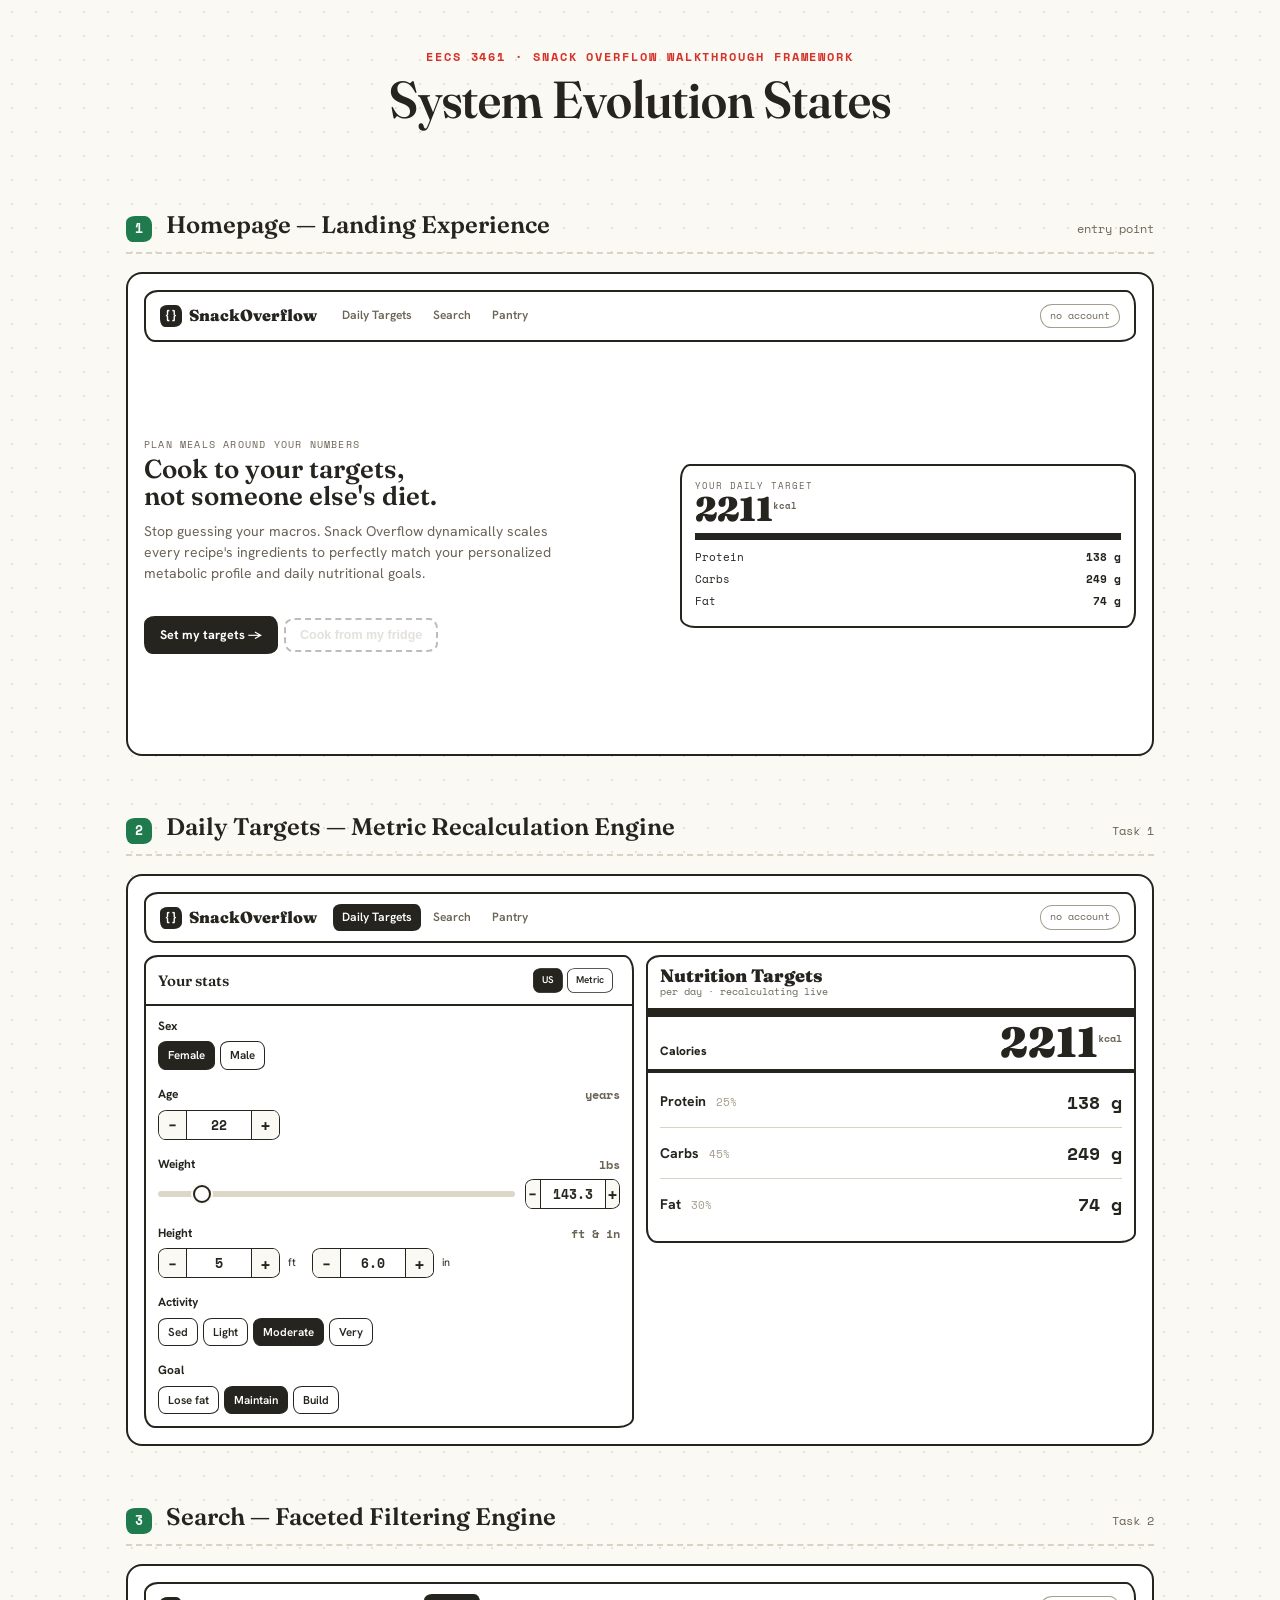
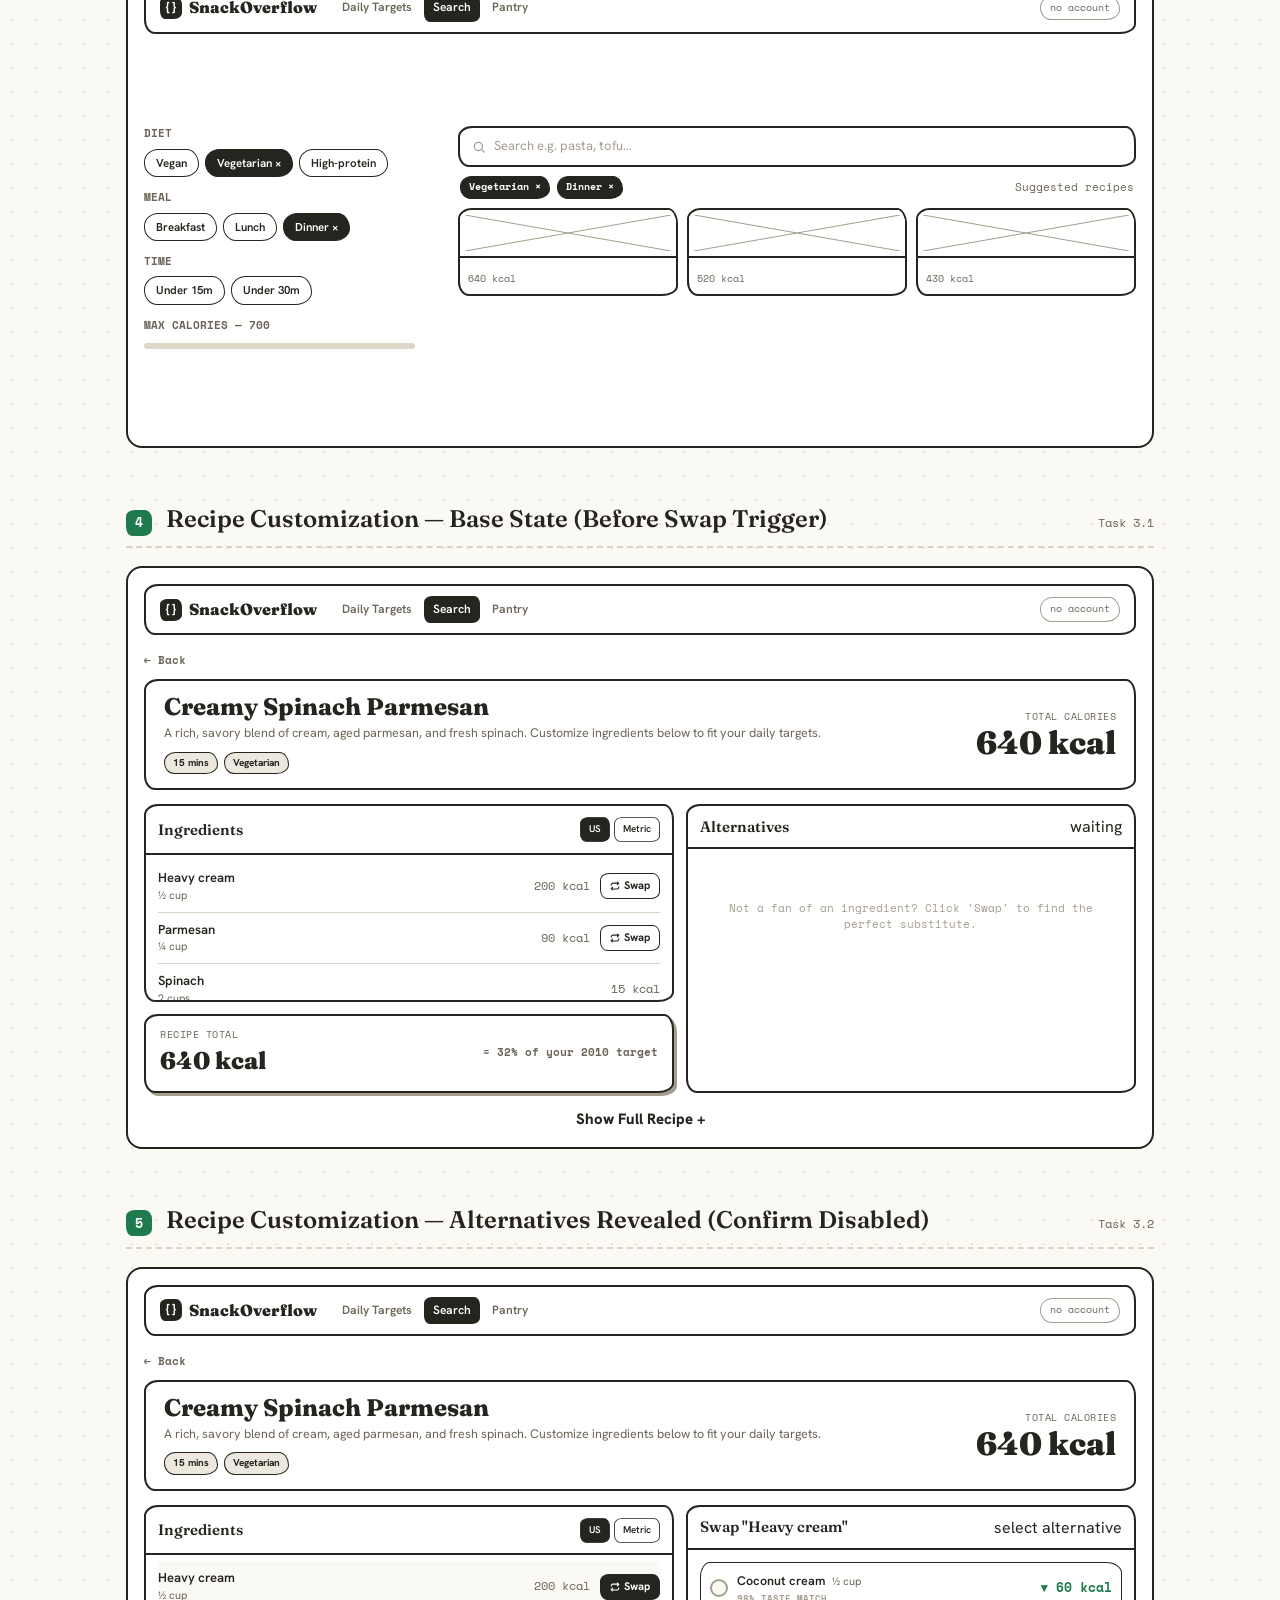
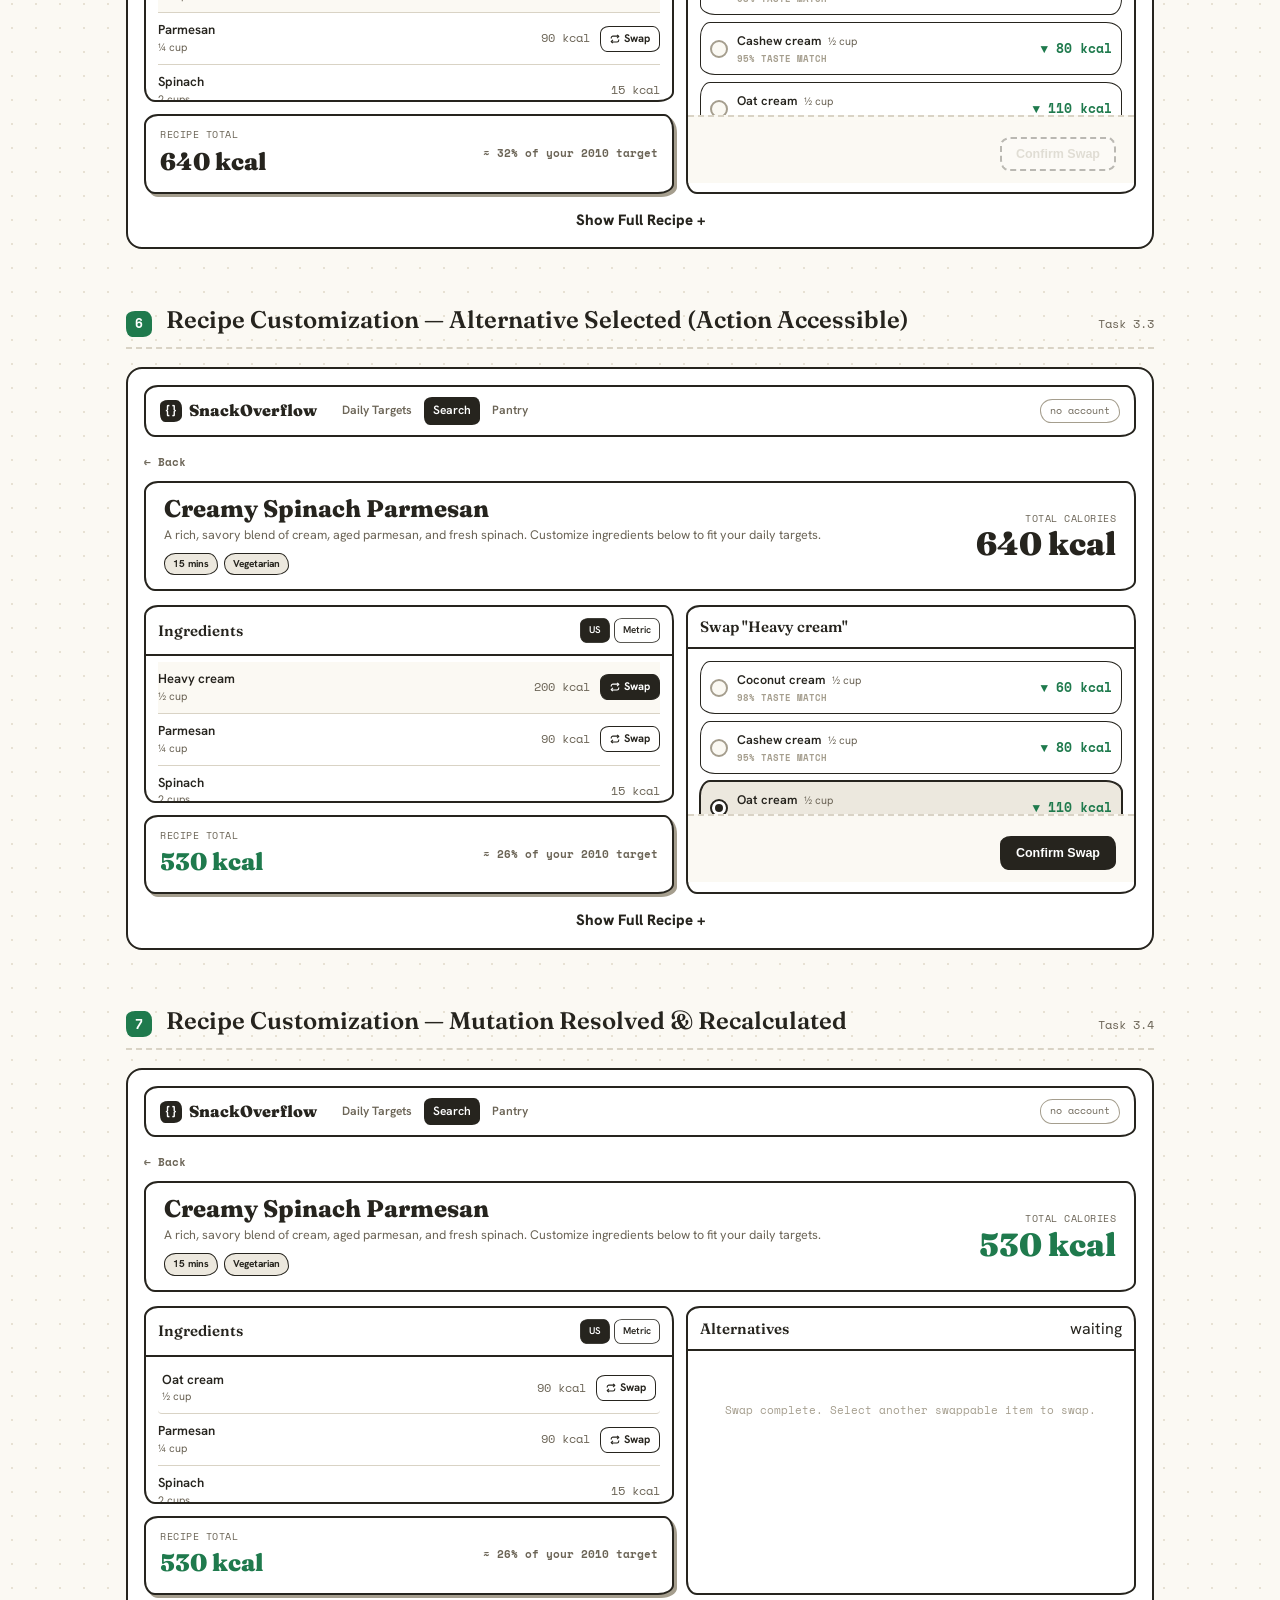
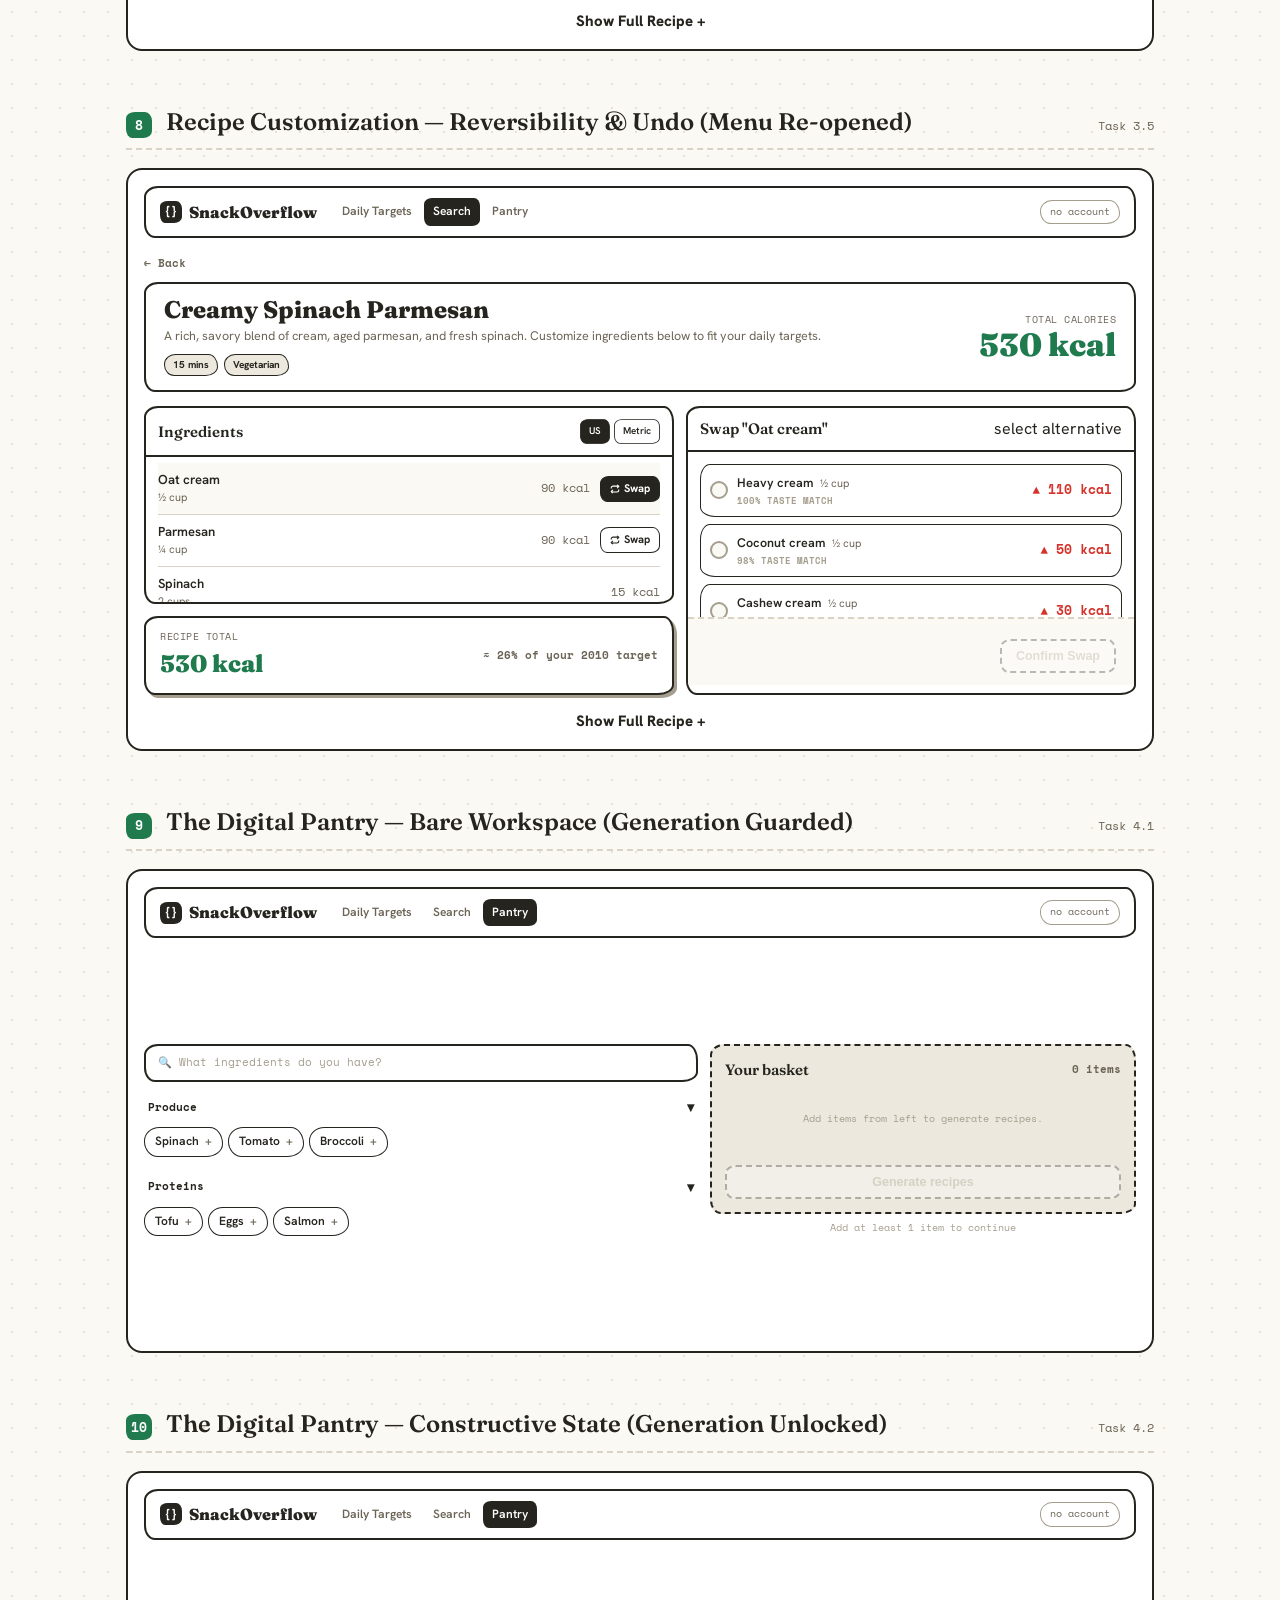
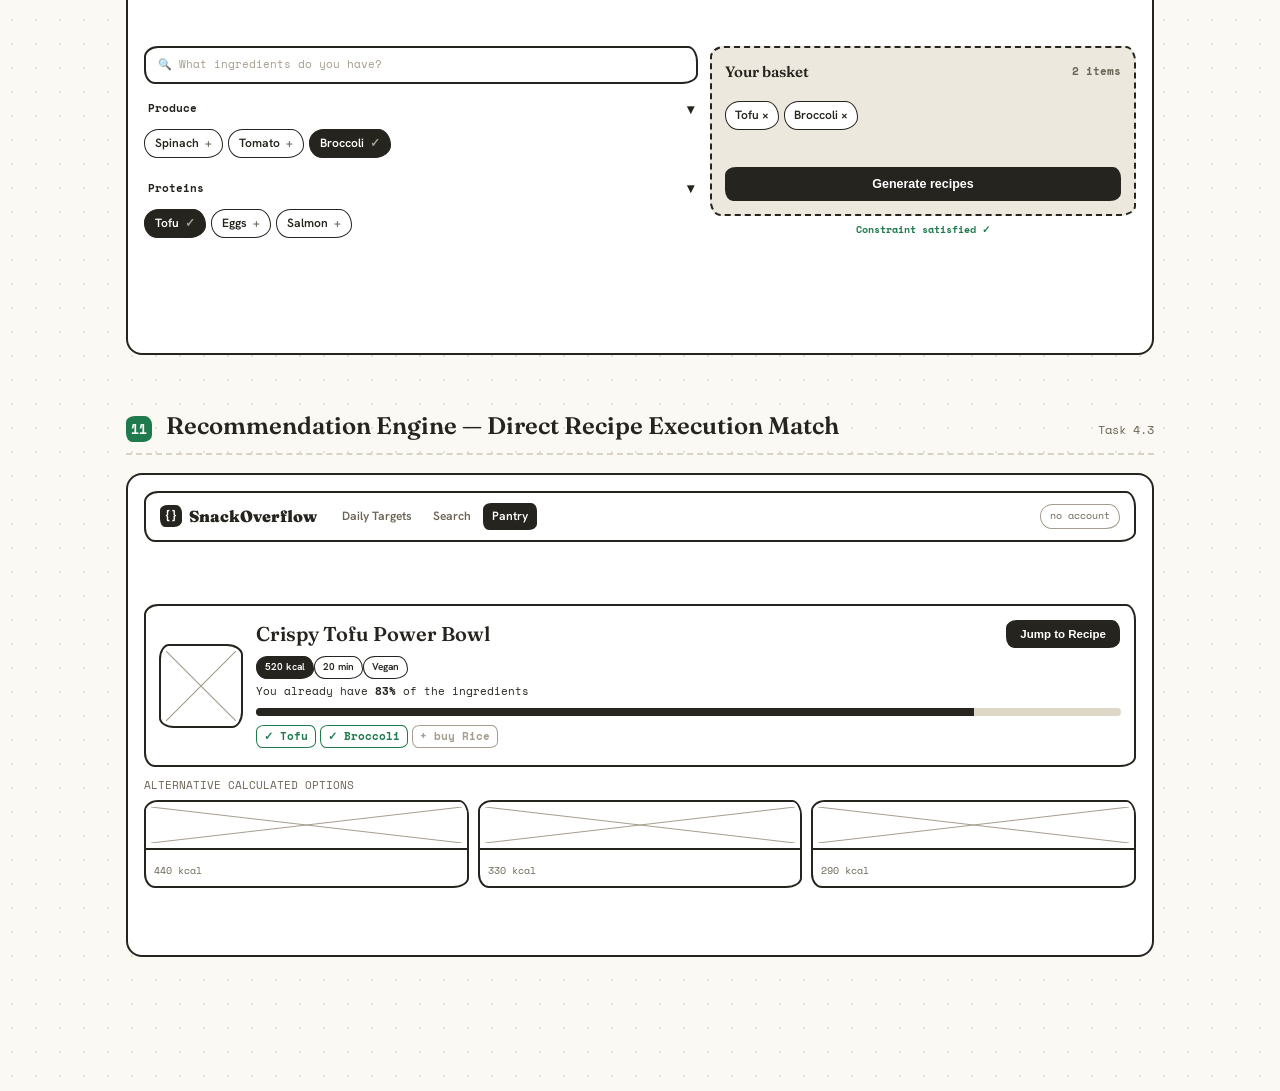
==== hi-fi-prototype.html @ 96187971 "changed file name" ====
<!DOCTYPE html>
<html lang="en">
<head>
<meta charset="UTF-8">
<meta name="viewport" content="width=device-width, initial-scale=1.0">
<title>Snack Overflow — Medium-Fidelity Prototype</title>
<link rel="preconnect" href="https://fonts.googleapis.com">
<link rel="preconnect" href="https://fonts.gstatic.com" crossorigin>
<link href="https://fonts.googleapis.com/css2?family=Fraunces:ital,opsz,wght@0,9..144,400..900;1,9..144,400..700&family=Hanken+Grotesk:wght@400;500;600;700;800&family=Space+Mono:wght@400;700&display=swap" rel="stylesheet">
<style>
  :root{
    --paper:#FBF9F3; --ink:#26241e; --soft:#6c6557; --soft2:#a59e8e;
    --hair:#d9d3c5; --fill:#ECE8DE; --fill2:#ddd7c8;
    --m1:#4a463f; --m2:#857f72; --m3:#b8b1a1;
    --red:#d6322a; --green:#1f7a4d;
    --wave:url("data:image/svg+xml,%3Csvg xmlns='http://www.w3.org/2000/svg' width='44' height='8'%3E%3Cpath d='M0 5 q5 -4 11 0 t11 0 t11 0 t11 0' fill='none' stroke='%23bdb6a6' stroke-width='1.4'/%3E%3C/svg%3E");
    --w1:14px 10px 16px 11px/11px 16px 10px 14px;
    --w2:10px 16px 11px 15px/15px 11px 16px 10px;
    --wp:20px 17px 22px 18px/18px 22px 17px 20px;
  }
  *{box-sizing:border-box;margin:0;padding:0}
  body{font-family:'Hanken Grotesk',sans-serif;color:var(--ink);background:var(--paper);
    background-image:radial-gradient(#e7e1d3 1px,transparent 1px);background-size:24px 24px;line-height:1.45;padding:0 0 80px; scroll-behavior: smooth;}
  .mono{font-family:'Space Mono',monospace}
  .wrap{max-width:1080px;margin:0 auto;padding:0 26px}

  header.top{text-align:center;padding:48px 0 20px}
  header.top .k{font-family:'Space Mono',monospace;font-size:12px;letter-spacing:.16em;text-transform:uppercase;color:var(--red);font-weight:700}
  header.top h1{font-family:'Fraunces',serif;font-weight:600;font-size:clamp(34px,5vw,52px);line-height:1.02;margin:8px 0 8px;font-variation-settings:'opsz' 120,'SOFT' 30,'WONK' 1}

  .frame{margin:54px 0}
  .ftitle{display:flex;align-items:baseline;gap:14px;border-bottom:2px dashed var(--hair);padding-bottom:9px;margin:0 0 18px}
  .ftitle .num{font-family:'Space Mono',monospace;font-size:13px;font-weight:700;color:#fff;background:var(--green);width:26px;height:26px;border-radius:9px 7px 9px 6px/6px 9px 7px 9px;display:grid;place-items:center;flex:none}
  .ftitle h2{font-family:'Fraunces',serif;font-weight:600;font-size:24px}
  .ftitle .task{font-family:'Space Mono',monospace;font-size:12px;color:var(--soft);margin-left:auto}

  .device{position:relative;background:#fff;border:2.5px solid var(--ink);border-radius:16px}
  .pad{padding:16px;min-height:480px;display:flex;flex-direction:column}
  .pad>.nav+*{margin-top:auto}
  .pad>:last-child{margin-bottom:auto}

  .imgph{position:relative;background:#fff;border:2px solid var(--ink);border-radius:var(--w2)}
  .imgph::before,.imgph::after{content:"";position:absolute;inset:5px}
  .imgph::before{background:linear-gradient(to top right,transparent calc(50% - 1px),var(--soft2) 50%,transparent calc(50% + 1px))}
  .imgph::after{background:linear-gradient(to bottom right,transparent calc(50% - 1px),var(--soft2) 50%,transparent calc(50% + 1px))}

  .nav{display:flex;align-items:center;gap:16px;padding:10px 14px;border:2px solid var(--ink);border-radius:var(--w1);background:#fff;margin-bottom:12px}
  .nav .logo{font-family:'Fraunces',serif;font-weight:900;font-size:16px;display:flex;align-items:center;gap:7px}
  .nav .mark{width:22px;height:22px;border-radius:8px 6px 8px 5px/5px 8px 6px 8px;background:var(--ink);color:#fff;display:grid;place-items:center;font-family:'Space Mono',monospace;font-weight:700;font-size:11px}
  .nav .tabs{display:flex;gap:3px}
  .nav .t{font-size:12px;font-weight:600;color:var(--soft);padding:5px 9px;border-radius:8px 6px 8px 6px/6px 8px 6px 8px}
  .nav .t.on{background:var(--ink);color:#fff}
  .nav .acct{margin-left:auto;font-family:'Space Mono',monospace;font-size:10px;border:1.8px solid var(--soft2);color:var(--soft);padding:4px 9px;border-radius:var(--wp)}

  .r-head-container { margin-bottom:14px; }
  .r-back { font-family:'Space Mono',monospace; font-size:11px; font-weight:700; color:var(--soft); cursor:pointer; display:inline-block; margin-bottom:10px; }
  .r-head { border:2.5px solid var(--ink); border-radius:var(--w1); background:#fff; padding:14px 18px; display:flex; justify-content:space-between; align-items:center; }
  .r-head .r-info { max-width:70%; }
  .r-head h3 { font-family:'Fraunces',serif; font-weight:800; font-size:24px; line-height:1; margin-bottom:6px; }
  .r-head .r-desc { font-size:12.5px; color:var(--soft); margin-bottom:10px; line-height:1.3; }
  .r-head .r-tags { display:flex; gap:6px; }
  .r-head .r-tag { font-size:10px; font-weight:700; border:1.5px solid var(--ink); border-radius:var(--wp); padding:3px 8px; background:var(--fill); display:inline-block; }
  .r-head .r-cal-box { text-align:right; }
  .r-head .r-cal-lbl { font-family:'Space Mono',monospace; font-size:10px; color:var(--soft); text-transform:uppercase; letter-spacing:0.05em; margin-bottom:2px; }
  .r-head .r-cal-val { font-family:'Fraunces',serif; font-weight:900; font-size:32px; line-height:1; color:var(--ink); }

  .cols{display:flex;gap:12px}.col{flex:1}
  .panel{border:2px solid var(--ink);border-radius:var(--w1);background:#fff;overflow:hidden; display:flex; flex-direction:column}
  .panel-h{display:flex;justify-content:space-between;align-items:center;padding:9px 12px;border-bottom:2px solid var(--ink)}
  .panel-h b{font-family:'Fraunces',serif;font-weight:600;font-size:15px}
  .panel-b{padding:12px; flex-grow:1}

  .lab{font-size:12px;font-weight:700;display:flex;justify-content:space-between;margin-bottom:6px; align-items:flex-end}
  .lab .v{font-family:'Space Mono',monospace;color:var(--soft)}
  
  /* Error Validation Classes */
  .field{margin-bottom:16px; position:relative;}
  .err-msg { display:none; color:var(--red); font-family:'Space Mono',monospace; font-size:10px; margin-top:4px; position:absolute; bottom:-14px; left:0;}
  .has-error { border-color:var(--red) !important; background-color:#fffafa !important;}
  .has-error input { color:var(--red) !important; }
  
  .seg{display:flex;gap:5px;flex-wrap:wrap}
  .seg span{font-size:11.5px;font-weight:600;border:1.8px solid var(--ink);border-radius:9px 7px 9px 7px/7px 9px 7px 9px;padding:5px 9px;background:#fff; cursor:pointer; user-select:none; transition:0.1s}
  .seg span.on{background:var(--ink);color:#fff}
  
  .sys-us { display: none !important; }
  .sys-metric { display: flex !important; }
  body.mode-us .sys-us { display: flex !important; }
  body.mode-us .sys-metric { display: none !important; }
  body.mode-us .lbl-metric { display: none; }
  body.mode-us .lbl-us { display: inline; }
  body:not(.mode-us) .lbl-metric { display: inline; }
  body:not(.mode-us) .lbl-us { display: none; }

  .stepper{display:inline-flex;align-items:center;border:1.8px solid var(--ink);border-radius:9px 7px 9px 7px/7px 9px 7px 9px;overflow:hidden; background:#fff; transition:0.2s}
  .stepper input { width:64px; text-align:center; border:none; outline:none; font-family:'Space Mono',monospace; font-size:13px; font-weight:700; color:var(--ink); -moz-appearance: textfield; background:transparent}
  .stepper input::-webkit-outer-spin-button, .stepper input::-webkit-inner-spin-button { -webkit-appearance: none; margin: 0; }
  .stepper i{width:28px;height:28px;display:grid;place-items:center;font-style:normal;font-weight:900; border-left:1.8px solid var(--ink);border-right:1.8px solid var(--ink);color:var(--ink); cursor:pointer; user-select:none; background:var(--paper)}
  .stepper i:active { background:var(--fill2) }
  .stepper i.minus { border-left:none; }
  .stepper i.plus { border-right:none; }
  
  .slider-row { display:flex; gap:10px; align-items:center; position:relative;}
  .interactive-slider { -webkit-appearance:none; width:100%; height:6px; background:var(--fill2); border-radius:4px; outline:none; }
  .interactive-slider::-webkit-slider-thumb { -webkit-appearance:none; appearance:none; width:18px; height:18px; border:2.2px solid var(--ink); border-radius:50%; background:#fff; cursor:pointer; box-shadow:0 0 0 2px var(--paper) }
  .interactive-slider:active::-webkit-slider-thumb { background:var(--fill2); }

  .nf{border:2.5px solid var(--ink);border-radius:var(--w1);overflow:hidden;background:#fff}
  .nf .t{padding:10px 12px 8px}
  .nf .t .ti{font-family:'Fraunces',serif;font-weight:900;font-size:18px;line-height:1}
  .nf .t .me{font-family:'Space Mono',monospace;font-size:10px;color:var(--soft)}
  .nf .rxl{height:9px;background:var(--ink)}.nf .rl{height:4px;background:var(--ink)}
  .nf .cal{display:flex;justify-content:space-between;align-items:flex-end;padding:8px 12px}
  .nf .cal .l{font-size:12px;font-weight:800}
  .nf .cal .big{font-family:'Fraunces',serif;font-weight:900;font-size:42px;line-height:.85}
  .nf .cal .big sup{font-family:'Space Mono',monospace;font-size:10px;color:var(--soft)}
  .nf .rows{padding:4px 12px 12px}
  
  .nf .row{display:flex;justify-content:space-between;align-items:center;padding:12px 0;border-bottom:1.5px solid var(--hair)}
  .nf .row .nm{font-size:14px; font-weight:700;}
  .nf .row .nm span { color:var(--soft2); font-weight:400; font-size:11px; margin-left:6px; font-family:'Space Mono',monospace; }
  .nf .g{font-family:'Space Mono',monospace; font-size:18px; font-weight:800;}

  .hero{display:flex;gap:16px;align-items:center}
  .hero .l{flex:1.1}
  .hero h3{font-family:'Fraunces',serif;font-weight:600;font-size:26px;line-height:1.02;margin:4px 0 8px}
  .hero .ey{font-family:'Space Mono',monospace;font-size:10px;letter-spacing:.12em;text-transform:uppercase;color:var(--soft)}
  .hero p { color:var(--soft); font-size:14px; margin: 12px 0 24px; max-width: 85%; line-height:1.5;}
  .btnsk{display:inline-block;border:2px solid var(--ink);border-radius:11px 8px 11px 8px/8px 11px 8px 11px;padding:8px 14px;font-size:12.5px;font-weight:700;background:#fff;margin:8px 6px 0 0;cursor:pointer;text-align:center; transition: all 0.1s; text-decoration:none; color:var(--ink)}
  .btnsk:active:not(:disabled) { transform: scale(0.97); }
  .btnsk.fill{background:var(--ink);color:#fff}
  .btnsk:disabled { opacity: 0.3; cursor: not-allowed; border-style: dashed; background: #fff !important; color: var(--soft2) !important; }
  
  .herocard{flex:.9;border:2.5px solid var(--ink);border-radius:var(--w2);padding:13px;background:#fff}
  .herocard .cap{font-family:'Space Mono',monospace;font-size:9px;letter-spacing:.1em;text-transform:uppercase;color:var(--soft)}
  .herocard .big{font-family:'Fraunces',serif;font-weight:900;font-size:34px;line-height:1}
  .herocard .big sup{font-family:'Space Mono',monospace;font-size:9px;color:var(--soft)}
  .herocard .hr{height:7px;background:var(--ink);margin:7px 0}
  .herocard .mrow{display:flex;justify-content:space-between;font-family:'Space Mono',monospace;font-size:11px;padding:3px 0; align-items:center}
  
  .facet{margin-bottom:13px}
  .facet h4{font-family:'Space Mono',monospace;font-size:10.5px;text-transform:uppercase;color:var(--soft);margin-bottom:7px}
  .chips{display:flex;gap:6px;flex-wrap:wrap}
  .chip{font-size:11.5px;font-weight:600;border:1.8px solid var(--ink);border-radius:var(--wp);padding:5px 11px;background:#fff;display:inline-flex;gap:5px;align-items:center}
  .chip.on{background:var(--ink);color:#fff}
  
  .searchbar{display:flex;align-items:center;gap:8px;border:2px solid var(--ink);border-radius:var(--w1);padding:9px 12px;background:#fff;font-size:13px;color:var(--soft2)}
  .resbar{display:flex;justify-content:space-between;align-items:center;margin:9px 2px;font-family:'Space Mono',monospace;font-size:11px;color:var(--soft)}
  .resbar b{color:var(--ink)}
  .cards{display:grid;grid-template-columns:repeat(3,1fr);gap:9px}
  .card{border:2px solid var(--ink);border-radius:var(--w1);overflow:hidden;background:#fff}
  .card .im{height:48px;border-bottom:2px solid var(--ink)}
  .card .cc{padding:8px}
  .card .cc .k{font-family:'Space Mono',monospace;font-size:10px;color:var(--soft);margin-top:6px}

  .scroll-panel {
    max-height: 145px; 
    overflow-y: auto;
    -ms-overflow-style: none;  
    scrollbar-width: none; 
  }
  .scroll-panel::-webkit-scrollbar { display: none; }

  .ing{display:flex;align-items:center;gap:10px;padding:8px 0;border-bottom:1.5px solid var(--hair);font-size:13px}
  .ing .nm{flex:1;font-weight:600}
  .ing .nm small{display:block;font-weight:400;color:var(--soft);font-size:11px}
  .ing .kc{font-family:'Space Mono',monospace;font-size:11.5px;color:var(--soft)}
  .swap{font-size:11px;font-weight:700;border:1.8px solid var(--ink);border-radius:9px 7px 9px 7px/7px 9px 7px 9px;padding:4px 9px;background:#fff;cursor:pointer;user-select:none;display:inline-flex;align-items:center;gap:4px}
  .swap.selected-active{background:var(--ink);color:#fff}
  
  .totalbar{display:flex;justify-content:space-between;align-items:center;margin-top:12px;padding:12px 14px;background:#fff;border:2.5px solid var(--ink);border-radius:var(--w1);box-shadow:3px 3px 0 var(--soft2)}
  .totalbar .t1{font-family:'Space Mono',monospace;font-size:10px;color:var(--soft);text-transform:uppercase;letter-spacing:0.05em;margin-bottom:2px}
  .totalbar .t2{font-family:'Fraunces',serif;font-weight:900;font-size:24px;color:var(--ink)}
  .totalbar .d{font-family:'Space Mono',monospace;font-size:11px;font-weight:700;color:var(--soft)}
  
  @keyframes flashSuccess {
    0% { background-color: var(--paper); }
    50% { background-color: #d1ebd8; }
    100% { background-color: var(--paper); }
  }
  .flash-animate { animation: flashSuccess 1.5s ease-out; }

  .alt{display:flex;align-items:center;gap:9px;padding:9px;border:1.8px solid var(--ink);border-radius:var(--w2);margin-bottom:7px;font-size:12.5px;cursor:pointer}
  .alt .bullet{width:18px;height:18px;flex:none;border:2px solid var(--soft2);border-radius:50%;background:var(--paper);position:relative;transition:all 0.1s;}
  .alt:hover .bullet{border-color:var(--soft);}
  .alt.highlighted-choice .bullet{border-color:var(--ink);background:#fff;}
  .alt.highlighted-choice .bullet::after{content:"";position:absolute;inset:3px;background:var(--ink);border-radius:50%;}
  .alt .nm{flex:1;font-weight:600}
  .alt .nm small{margin-left:7px;font-weight:400;font-size:11px;color:var(--soft)}
  .alt .d{font-family:'Space Mono',monospace;font-weight:700}
  .alt.highlighted-choice{border-color:var(--ink);background:var(--fill);box-shadow:0 0 0 1px var(--ink)}

  .shelf{margin-bottom:11px}
  .shelf h4{font-family:'Space Mono',monospace;font-size:10.5px;color:var(--ink);margin-bottom:6px; cursor:pointer; display:flex; justify-content:space-between; align-items:center; user-select:none; padding:4px; border-radius:4px;}
  .shelf h4:hover { background: var(--fill); }
  .shelf .chevron { transition: transform 0.2s; font-size:14px; }
  .shelf.collapsed .items { display: none; }
  .shelf.collapsed .chevron { transform: rotate(-90deg); }

  .item{font-size:12px;font-weight:600;border:1.8px solid var(--ink);border-radius:var(--wp);padding:5px 10px;background:#fff;display:inline-flex;gap:6px;align-items:center;margin:0 5px 5px 0;cursor:pointer}
  .item .p{color:var(--soft)}
  .item.on{background:var(--ink);color:#fff}
  .item.on .p{color:var(--soft2)}

  .basket{border:2.5px dashed var(--ink);border-radius:var(--w1);background:var(--fill);padding:13px;min-height:170px;display:flex;flex-direction:column}
  .basket .bh{display:flex;justify-content:space-between;align-items:center;font-family:'Fraunces',serif;font-weight:600;font-size:15px}
  .basket .bh .c{font-family:'Space Mono',monospace;font-size:11px;color:var(--soft)}
  .bchip{font-size:12px;font-weight:600;background:#fff;border:1.8px solid var(--ink);border-radius:var(--wp);padding:5px 9px;margin:8px 5px 0 0;display:inline-flex;gap:6px;align-items:center}
  
  .gen-btn-container{margin-top:auto}
  .ph-note{font-family:'Space Mono',monospace;font-size:10px;color:var(--soft2);text-align:center;margin-top:7px}

  .match{position:relative;display:flex;gap:13px;align-items:center;border:2.5px solid var(--ink);border-radius:var(--w1);background:#fff;padding:13px}
  .match .mi{width:84px;height:84px;flex:none}
  .match .h{font-family:'Fraunces',serif;font-weight:600;font-size:20px;max-width:70%}
  .meter{height:8px;background:var(--fill2);border-radius:5px;overflow:hidden;margin:8px 0 7px}
  .meter i{display:block;height:100%;width:83%;background:var(--ink)}
  .have{font-family:'Space Mono',monospace;font-size:10.5px;font-weight:700;border:1.8px solid;border-radius:8px 6px 8px 6px/6px 8px 6px 8px;padding:3px 7px;margin:0 4px 4px 0;display:inline-block}
  .have.y{border-color:#1f7a4d;color:#1f7a4d}.have.n{border-color:var(--soft2);color:var(--soft2)}

  .show-full-recipe{text-align:center;font-weight:800;font-size:15px;margin-top:16px;cursor:pointer;display:block;color:var(--ink)}
</style>
</head>
<body class="mode-us">
<div class="wrap">
  <header class="top">
    <div class="k">EECS 3461 · Snack Overflow Walkthrough Framework</div>
    <h1>System Evolution States</h1>
  </header>
  
  <div class="frame" id="frame-1">
    <div class="ftitle"><span class="num">1</span><h2>Homepage — Landing Experience</h2><span class="task">entry point</span></div>
    <div class="device">
      <div class="pad">
        <div class="nav">
          <div class="logo"><span class="mark">{}</span>SnackOverflow</div>
          <div class="tabs"><span class="t">Daily Targets</span><span class="t">Search</span><span class="t">Pantry</span></div>
          <span class="acct">no account</span>
        </div>
        <div class="hero">
          <div class="l">
            <div class="ey">Plan meals around your numbers</div>
            <h3>Cook to your targets,<br>not someone else's diet.</h3>
            
            <p>Stop guessing your macros. Snack Overflow dynamically scales every recipe's ingredients to perfectly match your personalized metabolic profile and daily nutritional goals.</p>
            
            <div><a href="#frame-2" class="btnsk fill">Set my targets →</a><button class="btnsk" disabled>Cook from my fridge</button></div>
          </div>
          <div class="herocard">
            <div class="cap">Your daily target</div>
            <div class="big sync-cals">2010<sup>kcal</sup></div>
            <div class="hr"></div>
            <div class="mrow"><span>Protein</span><b class="sync-p-val">117 g</b></div>
            <div class="mrow"><span>Carbs</span><b class="sync-c-val">226 g</b></div>
            <div class="mrow"><span>Fat</span><b class="sync-f-val">56 g</b></div>
          </div>
        </div>
      </div>
    </div>
  </div>
  
  <div class="frame" id="frame-2">
    <div class="ftitle"><span class="num">2</span><h2>Daily Targets — Metric Recalculation Engine</h2><span class="task">Task 1</span></div>
    <div class="device">
      <div class="pad">
        <div class="nav">
          <div class="logo"><span class="mark">{}</span>SnackOverflow</div>
          <div class="tabs"><span class="t on">Daily Targets</span><span class="t">Search</span><span class="t">Pantry</span></div>
          <span class="acct">no account</span>
        </div>
        <div class="cols">
          <div class="col">
            <div class="panel">
              <div class="panel-h">
                <b>Your stats</b>
                <div class="seg system-toggle-btn" style="transform: scale(0.85); margin:0;">
                  <span class="on" data-sys="us">US</span>
                  <span data-sys="metric">Metric</span>
                </div>
              </div>
              <div class="panel-b">
                
                <div class="field"><div class="lab">Sex</div><div class="seg logic-group" data-target="sex"><span class="on" data-val="f">Female</span><span data-val="m">Male</span></div></div>
                
                <div class="field">
                  <div class="lab">Age <span class="v">years</span></div>
                  <div class="slider-row">
                    <div class="stepper" data-min="1" data-max="130" data-step="1">
                      <i class="minus">–</i><input type="text" inputmode="numeric" id="val-age" value="22" min="1" max="130" step="1"><i class="plus">+</i>
                    </div>
                  </div>
                  <div class="err-msg"></div>
                </div>
                
                <div class="field">
                  <div class="lab">Weight <span class="v"><span class="lbl-metric">kg</span><span class="lbl-us">lbs</span></span></div>
                  
                  <div class="slider-row sys-metric">
                    <input type="range" class="interactive-slider" id="sld-kg" min="0" max="635" step="0.1" value="65.0">
                    <div class="stepper" data-min="0" data-max="635" data-step="0.1">
                      <i class="minus">–</i><input type="text" inputmode="decimal" id="val-kg" value="65.0" min="0" max="635" step="0.1" data-sync="sld-kg"><i class="plus">+</i>
                    </div>
                  </div>
                  <div class="err-msg sys-metric"></div>
                  
                  <div class="slider-row sys-us">
                    <input type="range" class="interactive-slider" id="sld-lbs" min="0" max="1400" step="0.1" value="143.3">
                    <div class="stepper" data-min="0" data-max="1400" data-step="0.1">
                      <i class="minus">–</i><input type="text" inputmode="decimal" id="val-lbs" value="143.3" min="0" max="1400" step="0.1" data-sync="sld-lbs"><i class="plus">+</i>
                    </div>
                  </div>
                  <div class="err-msg sys-us"></div>
                </div>
                
                <div class="field">
                  <div class="lab">Height <span class="v"><span class="lbl-metric">cm</span><span class="lbl-us">ft & in</span></span></div>
                  
                  <div class="slider-row sys-metric">
                    <input type="range" class="interactive-slider" id="sld-cm" min="10.2" max="304.8" step="0.1" value="168.0">
                    <div class="stepper" data-min="10.2" data-max="304.8" data-step="0.1">
                      <i class="minus">–</i><input type="text" inputmode="decimal" id="val-cm" value="168.0" min="10.2" max="304.8" step="0.1" data-sync="sld-cm"><i class="plus">+</i>
                    </div>
                  </div>
                  <div class="err-msg sys-metric"></div>
                  
                  <div class="slider-row sys-us" style="justify-content: flex-start; gap:16px;">
                    <div style="display:flex; align-items:center; gap:8px">
                      <div class="stepper" data-min="0" data-max="10" data-step="1">
                        <i class="minus">–</i><input type="text" inputmode="numeric" id="val-ft" value="5" min="0" max="10" step="1"><i class="plus">+</i>
                      </div> <span class="v" style="font-size:11px">ft</span>
                    </div>
                    
                    <div style="display:flex; align-items:center; gap:8px">
                      <div class="stepper" data-min="0" data-max="11.5" data-step="0.5">
                        <i class="minus">–</i><input type="text" inputmode="decimal" id="val-in" value="6.0" min="0" max="11.5" step="0.5"><i class="plus">+</i>
                      </div> <span class="v" style="font-size:11px">in</span>
                    </div>
                  </div>
                  <div class="err-msg sys-us"></div>
                </div>

                <div class="field"><div class="lab">Activity</div><div class="seg logic-group" data-target="activity">
                  <span data-val="1.2">Sed</span><span data-val="1.375">Light</span><span class="on" data-val="1.55">Moderate</span><span data-val="1.725">Very</span>
                </div></div>
                
                <div class="field" style="margin:0"><div class="lab">Goal</div><div class="seg logic-group" data-target="goal">
                  <span data-val="-500">Lose fat</span><span class="on" data-val="0">Maintain</span><span data-val="500">Build</span>
                </div></div>
                
              </div>
            </div>
          </div>
          <div class="col">
            <div class="nf">
              <div class="t"><div class="ti">Nutrition Targets</div><div class="me">per day · recalculating live</div></div>
              <div class="rxl"></div>
              <div class="cal"><span class="l">Calories</span><span class="big sync-cals">2010<sup>kcal</sup></span></div>
              <div class="rl"></div>
              <div class="rows">
                <div class="row"><span class="nm">Protein <span>25%</span></span><span class="g sync-p-val">117 g</span></div>
                <div class="row"><span class="nm">Carbs <span>45%</span></span><span class="g sync-c-val">226 g</span></div>
                <div class="row" style="border:none"><span class="nm">Fat <span>30%</span></span><span class="g sync-f-val">56 g</span></div>
              </div>
            </div>
          </div>
        </div>
      </div>
    </div>
  </div>
  
  <div class="frame">
    <div class="ftitle"><span class="num">3</span><h2>Search — Faceted Filtering Engine</h2><span class="task">Task 2</span></div>
    <div class="device">
      <div class="pad">
      <div class="nav"><div class="logo"><span class="mark">{}</span>SnackOverflow</div><div class="tabs"><span class="t">Daily Targets</span><span class="t on">Search</span><span class="t">Pantry</span></div>
      <span class="acct">no account</span>
    </div>
      <div class="cols">
        <div class="col" style="flex:.6">
          <div class="facet"><h4>Diet</h4><div class="chips"><span class="chip">Vegan</span><span class="chip on">Vegetarian ×</span><span class="chip">High-protein</span></div></div>
          <div class="facet"><h4>Meal</h4><div class="chips"><span class="chip">Breakfast</span><span class="chip">Lunch</span><span class="chip on">Dinner ×</span></div></div>
          <div class="facet"><h4>Time</h4><div class="chips"><span class="chip">Under 15m</span><span class="chip">Under 30m</span></div></div>
          <div class="facet" style="margin:0"><h4>Max calories — 700</h4><div class="interactive-slider" style="margin-top:10px; width:90%"></div></div>
        </div>
        <div class="col" style="flex:1.35">
          <div class="searchbar"><svg width="14" height="14" viewBox="0 0 24 24" fill="none" stroke="currentColor" stroke-width="2.2" stroke-linecap="round" style="vertical-align:-2px;flex:none"><circle cx="11" cy="11" r="7"></circle><line x1="20.5" y1="20.5" x2="16.5" y2="16.5"></line></svg> <span>Search e.g. pasta, tofu…</span></div>
          <div class="resbar"><span><span class="chip on" style="font-size:10px;padding:3px 8px">Vegetarian ×</span> <span class="chip on" style="font-size:10px;padding:3px 8px">Dinner ×</span></span><span>Suggested recipes</span></div>
          <div class="cards">
            <div class="card"><div class="im imgph" style="border-radius:0;border:none;border-bottom:2px solid var(--ink)"></div><div class="cc"><div class="ln w80"></div><div class="k">640 kcal</div></div></div>
            <div class="card"><div class="im imgph" style="border-radius:0;border:none;border-bottom:2px solid var(--ink)"></div><div class="cc"><div class="ln w80"></div><div class="k">520 kcal</div></div></div>
            <div class="card"><div class="im imgph" style="border-radius:0;border:none;border-bottom:2px solid var(--ink)"></div><div class="cc"><div class="ln w80"></div><div class="k">430 kcal</div></div></div>
          </div>
        </div>
      </div>
      </div>
    </div>
  </div>
  
  <div class="frame">
    <div class="ftitle"><span class="num">4</span><h2>Recipe Customization — Base State (Before Swap Trigger)</h2><span class="task">Task 3.1</span></div>
    <div class="device">
      <div class="pad">
      <div class="nav"><div class="logo"><span class="mark">{}</span>SnackOverflow</div><div class="tabs"><span class="t">Daily Targets</span><span class="t on">Search</span><span class="t">Pantry</span></div>
      <span class="acct">no account</span>
    </div>
      
      <div class="r-head-container">
        <div class="r-back">← Back</div>
        <div class="r-head">
          <div class="r-info">
            <h3>Creamy Spinach Parmesan</h3>
            <div class="r-desc">A rich, savory blend of cream, aged parmesan, and fresh spinach. Customize ingredients below to fit your daily targets.</div>
            <div class="r-tags"><span class="r-tag">15 mins</span><span class="r-tag">Vegetarian</span></div>
          </div>
          <div class="r-cal-box">
            <div class="r-cal-lbl">Total Calories</div>
            <div class="r-cal-val">640 kcal</div>
          </div>
        </div>
      </div>

      <div class="cols">
        <div class="col">
          <div class="panel">
            <div class="panel-h">
              <b>Ingredients</b>
              <div class="seg global-unit-toggle" style="transform: scale(0.85); transform-origin: right center; margin: 0;">
                <span class="on" data-target="us">US</span>
                <span data-target="metric">Metric</span>
              </div>
            </div>
            <div class="panel-b scroll-panel" style="padding:6px 12px 16px;">
              <div class="ing"><span class="nm">Heavy cream<small class="unit-val" data-us="½ cup" data-metric="120 ml">½ cup</small></span><span class="kc">200 kcal</span><span class="swap"><svg width="10" height="10" viewBox="0 0 24 24" fill="none" stroke="currentColor" stroke-width="2.6"><polyline points="17 2 21 6 17 10"></polyline><path d="M3 11V9a4 4 0 0 1 4-4h14"></path><polyline points="7 22 3 18 7 14"></polyline><path d="M21 13v2a4 4 0 0 1-4 4H3"></path></svg> Swap</span></div>
              <div class="ing"><span class="nm">Parmesan<small class="unit-val" data-us="¼ cup" data-metric="25 g">¼ cup</small></span><span class="kc">90 kcal</span><span class="swap"><svg width="10" height="10" viewBox="0 0 24 24" fill="none" stroke="currentColor" stroke-width="2.6"><polyline points="17 2 21 6 17 10"></polyline><path d="M3 11V9a4 4 0 0 1 4-4h14"></path><polyline points="7 22 3 18 7 14"></polyline><path d="M21 13v2a4 4 0 0 1-4 4H3"></path></svg> Swap</span></div>
              <div class="ing" style="border:none"><span class="nm">Spinach<small class="unit-val" data-us="2 cups" data-metric="60 g">2 cups</small></span><span class="kc">15 kcal</span></div>
              <div class="ing" style="border:none"><span class="nm">Garlic<small class="unit-val" data-us="2 cloves" data-metric="10 g">2 cloves</small></span><span class="kc">10 kcal</span></div>
            </div>
          </div>
          <div class="totalbar"><div><div class="t1">Recipe total</div><div class="t2">640 kcal</div></div><div class="d">≈ 32% of your 2010 target</div></div>
        </div>
        <div class="col" style="flex:.85">
          <div class="panel" style="border-width:2.5px; height:100%">
            <div class="panel-h"><b>Alternatives</b><span class="s">waiting</span></div>
            <div class="panel-b">
              <div style="text-align:center; padding:40px 10px; color:var(--soft2); font-family:'Space Mono',monospace; font-size:11px;">Not a fan of an ingredient? Click 'Swap' to find the perfect substitute.</div>
            </div>
          </div>
        </div>
      </div>
      <div class="show-full-recipe">Show Full Recipe +</div>
      </div>
    </div>
  </div>
  
  <div class="frame">
    <div class="ftitle"><span class="num">5</span><h2>Recipe Customization — Alternatives Revealed (Confirm Disabled)</h2><span class="task">Task 3.2</span></div>
    <div class="device">
      <div class="pad">
      <div class="nav"><div class="logo"><span class="mark">{}</span>SnackOverflow</div><div class="tabs"><span class="t">Daily Targets</span><span class="t on">Search</span><span class="t">Pantry</span></div>
      <span class="acct">no account</span>
    </div>
      
      <div class="r-head-container">
        <div class="r-back">← Back</div>
        <div class="r-head">
          <div class="r-info">
            <h3>Creamy Spinach Parmesan</h3>
            <div class="r-desc">A rich, savory blend of cream, aged parmesan, and fresh spinach. Customize ingredients below to fit your daily targets.</div>
            <div class="r-tags"><span class="r-tag">15 mins</span><span class="r-tag">Vegetarian</span></div>
          </div>
          <div class="r-cal-box">
            <div class="r-cal-lbl">Total Calories</div>
            <div class="r-cal-val">640 kcal</div>
          </div>
        </div>
      </div>

      <div class="cols">
        <div class="col">
          <div class="panel">
            <div class="panel-h">
              <b>Ingredients</b>
              <div class="seg global-unit-toggle" style="transform: scale(0.85); transform-origin: right center; margin: 0;">
                <span class="on" data-target="us">US</span>
                <span data-target="metric">Metric</span>
              </div>
            </div>
            <div class="panel-b scroll-panel" style="padding:6px 12px 16px;">
              <div class="ing" style="background:var(--paper)"><span class="nm">Heavy cream<small class="unit-val" data-us="½ cup" data-metric="120 ml">½ cup</small></span><span class="kc">200 kcal</span><span class="swap selected-active"><svg width="10" height="10" viewBox="0 0 24 24" fill="none" stroke="currentColor" stroke-width="2.6"><polyline points="17 2 21 6 17 10"></polyline><path d="M3 11V9a4 4 0 0 1 4-4h14"></path><polyline points="7 22 3 18 7 14"></polyline><path d="M21 13v2a4 4 0 0 1-4 4H3"></path></svg> Swap</span></div>
              <div class="ing"><span class="nm">Parmesan<small class="unit-val" data-us="¼ cup" data-metric="25 g">¼ cup</small></span><span class="kc">90 kcal</span><span class="swap"><svg width="10" height="10" viewBox="0 0 24 24" fill="none" stroke="currentColor" stroke-width="2.6"><polyline points="17 2 21 6 17 10"></polyline><path d="M3 11V9a4 4 0 0 1 4-4h14"></path><polyline points="7 22 3 18 7 14"></polyline><path d="M21 13v2a4 4 0 0 1-4 4H3"></path></svg> Swap</span></div>
              <div class="ing" style="border:none"><span class="nm">Spinach<small class="unit-val" data-us="2 cups" data-metric="60 g">2 cups</small></span><span class="kc">15 kcal</span></div>
              <div class="ing" style="border:none"><span class="nm">Garlic<small class="unit-val" data-us="2 cloves" data-metric="10 g">2 cloves</small></span><span class="kc">10 kcal</span></div>
            </div>
          </div>
          <div class="totalbar"><div><div class="t1">Recipe total</div><div class="t2">640 kcal</div></div><div class="d">≈ 32% of your 2010 target</div></div>
        </div>
        <div class="col" style="flex:.85">
          <div class="panel" style="border-width:2.5px; height:100%; display:flex; flex-direction:column">
            <div class="panel-h"><b>Swap "Heavy cream"</b><span class="s">select alternative</span></div>
            <div class="panel-b scroll-panel" style="flex-grow:1; max-height:165px; padding-bottom:16px;">
              
              <div class="alt">
                <span class="bullet"></span>
                <div class="nm" style="display:flex; flex-direction:column">
                  <span>Coconut cream<small class="unit-val" data-us="½ cup" data-metric="120 ml">½ cup</small></span>
                  <span style="font-size:9px; color:var(--soft2); font-family:'Space Mono'; margin-top:2px">98% TASTE MATCH</span>
                </div>
                <span class="d" style="color:#1f7a4d">▼ 60 kcal</span>
              </div>
              
              <div class="alt">
                <span class="bullet"></span>
                <div class="nm" style="display:flex; flex-direction:column">
                  <span>Cashew cream<small class="unit-val" data-us="½ cup" data-metric="120 ml">½ cup</small></span>
                  <span style="font-size:9px; color:var(--soft2); font-family:'Space Mono'; margin-top:2px">95% TASTE MATCH</span>
                </div>
                <span class="d" style="color:#1f7a4d">▼ 80 kcal</span>
              </div>
              
              <div class="alt" style="margin:0">
                <span class="bullet"></span>
                <div class="nm" style="display:flex; flex-direction:column">
                  <span>Oat cream<small class="unit-val" data-us="½ cup" data-metric="120 ml">½ cup</small></span>
                  <span style="font-size:9px; color:var(--soft2); font-family:'Space Mono'; margin-top:2px">85% TASTE MATCH</span>
                </div>
                <span class="d" style="color:#1f7a4d">▼ 110 kcal</span>
              </div>

            </div>
            <div style="padding:12px; border-top:2px dashed var(--hair); text-align:right; background:var(--paper); z-index:2">
              <button class="btnsk fill" disabled>Confirm Swap</button>
            </div>
          </div>
        </div>
      </div>
      <div class="show-full-recipe">Show Full Recipe +</div>
      </div>
    </div>
  </div>
  
  <div class="frame">
    <div class="ftitle"><span class="num">6</span><h2>Recipe Customization — Alternative Selected (Action Accessible)</h2><span class="task">Task 3.3</span></div>
    <div class="device">
      <div class="pad">
      <div class="nav"><div class="logo"><span class="mark">{}</span>SnackOverflow</div><div class="tabs"><span class="t">Daily Targets</span><span class="t on">Search</span><span class="t">Pantry</span></div>
    <span class="acct">no account</span>
  </div>
      
      <div class="r-head-container">
        <div class="r-back">← Back</div>
        <div class="r-head">
          <div class="r-info">
            <h3>Creamy Spinach Parmesan</h3>
            <div class="r-desc">A rich, savory blend of cream, aged parmesan, and fresh spinach. Customize ingredients below to fit your daily targets.</div>
            <div class="r-tags"><span class="r-tag">15 mins</span><span class="r-tag">Vegetarian</span></div>
          </div>
          <div class="r-cal-box">
            <div class="r-cal-lbl">Total Calories</div>
            <div class="r-cal-val">640 kcal</div>
          </div>
        </div>
      </div>

      <div class="cols">
        <div class="col">
          <div class="panel">
            <div class="panel-h">
              <b>Ingredients</b>
              <div class="seg global-unit-toggle" style="transform: scale(0.85); transform-origin: right center; margin: 0;">
                <span class="on" data-target="us">US</span>
                <span data-target="metric">Metric</span>
              </div>
            </div>
            <div class="panel-b scroll-panel" style="padding:6px 12px 16px;">
              <div class="ing" style="background:var(--paper)"><span class="nm">Heavy cream<small class="unit-val" data-us="½ cup" data-metric="120 ml">½ cup</small></span><span class="kc">200 kcal</span><span class="swap selected-active"><svg width="10" height="10" viewBox="0 0 24 24" fill="none" stroke="currentColor" stroke-width="2.6"><polyline points="17 2 21 6 17 10"></polyline><path d="M3 11V9a4 4 0 0 1 4-4h14"></path><polyline points="7 22 3 18 7 14"></polyline><path d="M21 13v2a4 4 0 0 1-4 4H3"></path></svg> Swap</span></div>
              <div class="ing"><span class="nm">Parmesan<small class="unit-val" data-us="¼ cup" data-metric="25 g">¼ cup</small></span><span class="kc">90 kcal</span><span class="swap"><svg width="10" height="10" viewBox="0 0 24 24" fill="none" stroke="currentColor" stroke-width="2.6"><polyline points="17 2 21 6 17 10"></polyline><path d="M3 11V9a4 4 0 0 1 4-4h14"></path><polyline points="7 22 3 18 7 14"></polyline><path d="M21 13v2a4 4 0 0 1-4 4H3"></path></svg> Swap</span></div>
              <div class="ing" style="border:none"><span class="nm">Spinach<small class="unit-val" data-us="2 cups" data-metric="60 g">2 cups</small></span><span class="kc">15 kcal</span></div>
              <div class="ing" style="border:none"><span class="nm">Garlic<small class="unit-val" data-us="2 cloves" data-metric="10 g">2 cloves</small></span><span class="kc">10 kcal</span></div>
            </div>
          </div>
          <div class="totalbar"><div><div class="t1">Recipe total</div><div class="t2" style="color:var(--green)">530 kcal</div></div><div class="d">≈ 26% of your 2010 target</div></div>
        </div>
        <div class="col" style="flex:.85">
          <div class="panel" style="border-width:2.5px; height:100%; display:flex; flex-direction:column">
            <div class="panel-h"><b>Swap "Heavy cream"</b><span class="s"></span></div>
            <div class="panel-b scroll-panel" style="flex-grow:1; max-height:165px; padding-bottom:16px;">
              
              <div class="alt">
                <span class="bullet"></span>
                <div class="nm" style="display:flex; flex-direction:column">
                  <span>Coconut cream<small class="unit-val" data-us="½ cup" data-metric="120 ml">½ cup</small></span>
                  <span style="font-size:9px; color:var(--soft2); font-family:'Space Mono'; margin-top:2px">98% TASTE MATCH</span>
                </div>
                <span class="d" style="color:#1f7a4d">▼ 60 kcal</span>
              </div>
              
              <div class="alt">
                <span class="bullet"></span>
                <div class="nm" style="display:flex; flex-direction:column">
                  <span>Cashew cream<small class="unit-val" data-us="½ cup" data-metric="120 ml">½ cup</small></span>
                  <span style="font-size:9px; color:var(--soft2); font-family:'Space Mono'; margin-top:2px">95% TASTE MATCH</span>
                </div>
                <span class="d" style="color:#1f7a4d">▼ 80 kcal</span>
              </div>
              
              <div class="alt highlighted-choice" style="margin:0">
                <span class="bullet"></span>
                <div class="nm" style="display:flex; flex-direction:column">
                  <span>Oat cream<small class="unit-val" data-us="½ cup" data-metric="120 ml">½ cup</small></span>
                  <span style="font-size:9px; color:var(--soft2); font-family:'Space Mono'; margin-top:2px">85% TASTE MATCH</span>
                </div>
                <span class="d" style="color:#1f7a4d">▼ 110 kcal</span>
              </div>

            </div>
            <div style="padding:12px; border-top:2px dashed var(--hair); text-align:right; background:var(--paper); z-index:2">
              <button class="btnsk fill">Confirm Swap</button>
            </div>
          </div>
        </div>
      </div>
      <div class="show-full-recipe">Show Full Recipe +</div>
      </div>
    </div>
  </div>
  
  <div class="frame">
    <div class="ftitle"><span class="num">7</span><h2>Recipe Customization — Mutation Resolved &amp; Recalculated</h2><span class="task">Task 3.4</span></div>
    <div class="device">
      <div class="pad">
      <div class="nav"><div class="logo"><span class="mark">{}</span>SnackOverflow</div><div class="tabs"><span class="t">Daily Targets</span><span class="t on">Search</span><span class="t">Pantry</span></div>
    <span class="acct">no account</span>
  </div>
      
      <div class="r-head-container">
        <div class="r-back">← Back</div>
        <div class="r-head">
          <div class="r-info">
            <h3>Creamy Spinach Parmesan</h3>
            <div class="r-desc">A rich, savory blend of cream, aged parmesan, and fresh spinach. Customize ingredients below to fit your daily targets.</div>
            <div class="r-tags"><span class="r-tag">15 mins</span><span class="r-tag">Vegetarian</span></div>
          </div>
          <div class="r-cal-box">
            <div class="r-cal-lbl">Total Calories</div>
            <div class="r-cal-val" style="color:var(--green)">530 kcal</div>
          </div>
        </div>
      </div>

      <div class="cols">
        <div class="col">
          <div class="panel">
            <div class="panel-h">
              <b>Ingredients</b>
              <div class="seg global-unit-toggle" style="transform: scale(0.85); transform-origin: right center; margin: 0;">
                <span class="on" data-target="us">US</span>
                <span data-target="metric">Metric</span>
              </div>
            </div>
            <div class="panel-b scroll-panel" style="padding:6px 12px 16px;">
              <div class="ing flash-animate" style="border-radius:4px; padding-left:4px; padding-right:4px;"><span class="nm">Oat cream<small class="unit-val" data-us="½ cup" data-metric="120 ml">½ cup</small></span><span class="kc">90 kcal</span><span class="swap"><svg width="10" height="10" viewBox="0 0 24 24" fill="none" stroke="currentColor" stroke-width="2.6"><polyline points="17 2 21 6 17 10"></polyline><path d="M3 11V9a4 4 0 0 1 4-4h14"></path><polyline points="7 22 3 18 7 14"></polyline><path d="M21 13v2a4 4 0 0 1-4 4H3"></path></svg> Swap</span></div>
              <div class="ing"><span class="nm">Parmesan<small class="unit-val" data-us="¼ cup" data-metric="25 g">¼ cup</small></span><span class="kc">90 kcal</span><span class="swap"><svg width="10" height="10" viewBox="0 0 24 24" fill="none" stroke="currentColor" stroke-width="2.6"><polyline points="17 2 21 6 17 10"></polyline><path d="M3 11V9a4 4 0 0 1 4-4h14"></path><polyline points="7 22 3 18 7 14"></polyline><path d="M21 13v2a4 4 0 0 1-4 4H3"></path></svg> Swap</span></div>
              <div class="ing" style="border:none"><span class="nm">Spinach<small class="unit-val" data-us="2 cups" data-metric="60 g">2 cups</small></span><span class="kc">15 kcal</span></div>
              <div class="ing" style="border:none"><span class="nm">Garlic<small class="unit-val" data-us="2 cloves" data-metric="10 g">2 cloves</small></span><span class="kc">10 kcal</span></div>
            </div>
          </div>
          <div class="totalbar flash-animate"><div><div class="t1">Recipe total</div><div class="t2" style="color:var(--green)">530 kcal</div></div><div class="d">≈ 26% of your 2010 target</div></div>
        </div>
        <div class="col" style="flex:.85">
          <div class="panel" style="border-width:2.5px; height:100%">
            <div class="panel-h"><b>Alternatives</b><span class="s">waiting</span></div>
            <div class="panel-b">
              <div style="text-align:center; padding:40px 10px; color:var(--soft2); font-family:'Space Mono',monospace; font-size:11px;">Swap complete. Select another swappable item to swap.</div>
            </div>
          </div>
        </div>
      </div>
      <div class="show-full-recipe">Show Full Recipe +</div>
      </div>
    </div>
  </div>
  
  <div class="frame">
    <div class="ftitle"><span class="num">8</span><h2>Recipe Customization — Reversibility &amp; Undo (Menu Re-opened)</h2><span class="task">Task 3.5</span></div>
    <div class="device">
      <div class="pad">
      <div class="nav"><div class="logo"><span class="mark">{}</span>SnackOverflow</div><div class="tabs"><span class="t">Daily Targets</span><span class="t on">Search</span><span class="t">Pantry</span></div>
    <span class="acct">no account</span>
  </div>
      
      <div class="r-head-container">
        <div class="r-back">← Back</div>
        <div class="r-head">
          <div class="r-info">
            <h3>Creamy Spinach Parmesan</h3>
            <div class="r-desc">A rich, savory blend of cream, aged parmesan, and fresh spinach. Customize ingredients below to fit your daily targets.</div>
            <div class="r-tags"><span class="r-tag">15 mins</span><span class="r-tag">Vegetarian</span></div>
          </div>
          <div class="r-cal-box">
            <div class="r-cal-lbl">Total Calories</div>
            <div class="r-cal-val" style="color:var(--green)">530 kcal</div>
          </div>
        </div>
      </div>

      <div class="cols">
        <div class="col">
          <div class="panel">
            <div class="panel-h">
              <b>Ingredients</b>
              <div class="seg global-unit-toggle" style="transform: scale(0.85); transform-origin: right center; margin: 0;">
                <span class="on" data-target="us">US</span>
                <span data-target="metric">Metric</span>
              </div>
            </div>
            <div class="panel-b scroll-panel" style="padding:6px 12px 16px;">
              <div class="ing" style="background:var(--paper)"><span class="nm">Oat cream<small class="unit-val" data-us="½ cup" data-metric="120 ml">½ cup</small></span><span class="kc">90 kcal</span><span class="swap selected-active"><svg width="10" height="10" viewBox="0 0 24 24" fill="none" stroke="currentColor" stroke-width="2.6"><polyline points="17 2 21 6 17 10"></polyline><path d="M3 11V9a4 4 0 0 1 4-4h14"></path><polyline points="7 22 3 18 7 14"></polyline><path d="M21 13v2a4 4 0 0 1-4 4H3"></path></svg> Swap</span></div>
              <div class="ing"><span class="nm">Parmesan<small class="unit-val" data-us="¼ cup" data-metric="25 g">¼ cup</small></span><span class="kc">90 kcal</span><span class="swap"><svg width="10" height="10" viewBox="0 0 24 24" fill="none" stroke="currentColor" stroke-width="2.6"><polyline points="17 2 21 6 17 10"></polyline><path d="M3 11V9a4 4 0 0 1 4-4h14"></path><polyline points="7 22 3 18 7 14"></polyline><path d="M21 13v2a4 4 0 0 1-4 4H3"></path></svg> Swap</span></div>
              <div class="ing" style="border:none"><span class="nm">Spinach<small class="unit-val" data-us="2 cups" data-metric="60 g">2 cups</small></span><span class="kc">15 kcal</span></div>
              <div class="ing" style="border:none"><span class="nm">Garlic<small class="unit-val" data-us="2 cloves" data-metric="10 g">2 cloves</small></span><span class="kc">10 kcal</span></div>
            </div>
          </div>
          <div class="totalbar"><div><div class="t1">Recipe total</div><div class="t2" style="color:var(--green)">530 kcal</div></div><div class="d">≈ 26% of your 2010 target</div></div>
        </div>
        <div class="col" style="flex:.85">
          <div class="panel" style="border-width:2.5px; height:100%; display:flex; flex-direction:column">
            <div class="panel-h"><b>Swap "Oat cream"</b><span class="s">select alternative</span></div>
            <div class="panel-b scroll-panel" style="flex-grow:1; max-height:165px; padding-bottom:16px;">
              
              <div class="alt">
                <span class="bullet"></span>
                <div class="nm" style="display:flex; flex-direction:column">
                  <span>Heavy cream<small class="unit-val" data-us="½ cup" data-metric="120 ml">½ cup</small></span>
                  <span style="font-size:9px; color:var(--soft2); font-family:'Space Mono'; margin-top:2px">100% TASTE MATCH</span>
                </div>
                <span class="d" style="color:var(--red)">▲ 110 kcal</span>
              </div>
              
              <div class="alt">
                <span class="bullet"></span>
                <div class="nm" style="display:flex; flex-direction:column">
                  <span>Coconut cream<small class="unit-val" data-us="½ cup" data-metric="120 ml">½ cup</small></span>
                  <span style="font-size:9px; color:var(--soft2); font-family:'Space Mono'; margin-top:2px">98% TASTE MATCH</span>
                </div>
                <span class="d" style="color:var(--red)">▲ 50 kcal</span>
              </div>
              
              <div class="alt" style="margin:0">
                <span class="bullet"></span>
                <div class="nm" style="display:flex; flex-direction:column">
                  <span>Cashew cream<small class="unit-val" data-us="½ cup" data-metric="120 ml">½ cup</small></span>
                  <span style="font-size:9px; color:var(--soft2); font-family:'Space Mono'; margin-top:2px">95% TASTE MATCH</span>
                </div>
                <span class="d" style="color:var(--red)">▲ 30 kcal</span>
              </div>

            </div>
            <div style="padding:12px; border-top:2px dashed var(--hair); text-align:right; background:var(--paper); z-index:2">
              <button class="btnsk fill" disabled>Confirm Swap</button>
            </div>
          </div>
        </div>
      </div>
      <div class="show-full-recipe">Show Full Recipe +</div>
      </div>
    </div>
  </div>
  
  <div class="frame">
    <div class="ftitle"><span class="num">9</span><h2>The Digital Pantry — Bare Workspace (Generation Guarded)</h2><span class="task">Task 4.1</span></div>
    <div class="device">
      <div class="pad">
      <div class="nav"><div class="logo"><span class="mark">{}</span>SnackOverflow</div><div class="tabs"><span class="t">Daily Targets</span><span class="t">Search</span><span class="t on">Pantry</span></div>
    <span class="acct">no account</span>
  </div>
      <div class="cols">
        <div class="col" style="flex:1.3">
          <div class="searchbar" style="margin-bottom:11px"><span class="mono" style="font-size:11px">🔍 What ingredients do you have?</span></div>
          
          <div class="shelf">
            <h4 onclick="this.parentElement.classList.toggle('collapsed')">Produce <span class="chevron">▾</span></h4>
            <div class="items">
              <span class="item">Spinach <span class="p">+</span></span><span class="item">Tomato <span class="p">+</span></span><span class="item">Broccoli <span class="p">+</span></span>
            </div>
          </div>
          
          <div class="shelf" style="margin:0">
            <h4 onclick="this.parentElement.classList.toggle('collapsed')">Proteins <span class="chevron">▾</span></h4>
            <div class="items">
              <span class="item">Tofu <span class="p">+</span></span><span class="item">Eggs <span class="p">+</span></span><span class="item">Salmon<span class="p">+</span></span>
            </div>
          </div>
          
        </div>
        <div class="col">
          <div class="basket"><div class="bh">Your basket <span class="c">0 items</span></div>
            <div style="flex-grow:1; display:grid; place-items:center; color:var(--soft2); font-family:'Space Mono',monospace; font-size:10px; text-align:center; padding:20px 0">Add items from left to generate recipes.</div>
            <div class="gen-btn-container">
              <button class="btnsk fill" style="width:100%" disabled>Generate recipes</button>
            </div>
          </div>
          <div class="ph-note">Add at least 1 item to continue</div>
        </div>
      </div>
      </div>
    </div>
  </div>
  
  <div class="frame">
    <div class="ftitle"><span class="num">10</span><h2>The Digital Pantry — Constructive State (Generation Unlocked)</h2><span class="task">Task 4.2</span></div>
    <div class="device">
      <div class="pad">
      <div class="nav"><div class="logo"><span class="mark">{}</span>SnackOverflow</div><div class="tabs"><span class="t">Daily Targets</span><span class="t">Search</span><span class="t on">Pantry</span></div>
    <span class="acct">no account</span>
  </div>
      <div class="cols">
        <div class="col" style="flex:1.3">
          <div class="searchbar" style="margin-bottom:11px"><span class="mono" style="font-size:11px">🔍 What ingredients do you have?</span></div>
          
          <div class="shelf">
            <h4 onclick="this.parentElement.classList.toggle('collapsed')">Produce <span class="chevron">▾</span></h4>
            <div class="items">
              <span class="item">Spinach <span class="p">+</span></span><span class="item">Tomato <span class="p">+</span></span><span class="item on">Broccoli <span class="p">✓</span></span>
            </div>
          </div>
          
          <div class="shelf" style="margin:0">
            <h4 onclick="this.parentElement.classList.toggle('collapsed')">Proteins <span class="chevron">▾</span></h4>
            <div class="items">
              <span class="item on">Tofu <span class="p">✓</span></span><span class="item">Eggs <span class="p">+</span></span><span class="item">Salmon<span class="p">+</span></span>
            </div>
          </div>
          
        </div>
        <div class="col">
          <div class="basket"><div class="bh">Your basket <span class="c">2 items</span></div>
            <div style="flex-grow:1; padding-top:10px">
              <span class="bchip">Tofu ×</span><span class="bchip">Broccoli ×</span>
            </div>
            <div class="gen-btn-container">
              <button class="btnsk fill" style="width:100%">Generate recipes</button>
            </div>
          </div>
          <div class="ph-note" style="color:#1f7a4d; font-weight:700">Constraint satisfied ✓</div>
        </div>
      </div>
      </div>
    </div>
  </div>
  
  <div class="frame">
    <div class="ftitle"><span class="num">11</span><h2>Recommendation Engine — Direct Recipe Execution Match</h2><span class="task">Task 4.3</span></div>
    <div class="device">
      <div class="pad">
      <div class="nav"><div class="logo"><span class="mark">{}</span>SnackOverflow</div><div class="tabs"><span class="t">Daily Targets</span><span class="t">Search</span><span class="t on">Pantry</span></div>
    <span class="acct">no account</span>
  </div>
      <div class="match">
        
        <button class="btnsk fill" style="position:absolute; top:14px; right:14px; margin:0; padding:6px 12px; font-size:11.5px">Jump to Recipe</button>
        
        <div class="mi imgph"></div>
        <div style="flex:1">
          <div class="h">Crispy Tofu Power Bowl</div>
          <div style="margin:5px 0"><span class="chip on" style="font-size:10px;padding:3px 8px">520 kcal</span><span class="chip" style="font-size:10px;padding:3px 8px">20 min</span><span class="chip" style="font-size:10px;padding:3px 8px">Vegan</span></div>
          <div class="mono" style="font-size:11px">You already have <b>83%</b> of the ingredients</div>
          <div class="meter"><i></i></div>
          <span class="have y">✓ Tofu</span><span class="have y">✓ Broccoli</span><span class="have n">+ buy Rice</span>
        </div>
      </div>
      <div style="margin-top:11px"><div class="mono" style="font-size:11px;color:var(--soft);margin-bottom:6px">ALTERNATIVE CALCULATED OPTIONS</div>
        <div class="cards"><div class="card"><div class="im imgph" style="border-radius:0;border:none;border-bottom:2px solid var(--ink)"></div><div class="cc"><div class="ln w80"></div><div class="k">440 kcal</div></div></div><div class="card"><div class="im imgph" style="border-radius:0;border:none;border-bottom:2px solid var(--ink)"></div><div class="cc"><div class="ln w80"></div><div class="k">330 kcal</div></div></div><div class="card"><div class="im imgph" style="border-radius:0;border:none;border-bottom:2px solid var(--ink)"></div><div class="cc"><div class="ln w80"></div><div class="k">290 kcal</div></div></div></div>
      </div>
      </div>
    </div>
  </div>

</div>

<script>
  document.addEventListener('DOMContentLoaded', () => {
    
    // --- 1. Global Scale Toggles (US/Metric for Recipes) ---
    const recipeToggles = document.querySelectorAll('.global-unit-toggle span');
    recipeToggles.forEach(toggle => {
      toggle.addEventListener('click', (e) => {
        const selectedSystem = e.target.getAttribute('data-target');
        recipeToggles.forEach(t => {
          if (t.getAttribute('data-target') === selectedSystem) t.classList.add('on');
          else t.classList.remove('on');
        });
        document.querySelectorAll('.unit-val').forEach(val => {
            val.innerText = val.getAttribute('data-' + selectedSystem);
        });
      });
    });

    // --- 2. System Settings Toggle (US/Metric for Stats Panel) & Snapping Logic ---
    const sysToggles = document.querySelectorAll('.system-toggle-btn span');
    sysToggles.forEach(toggle => {
      toggle.addEventListener('click', (e) => {
        const sys = e.target.getAttribute('data-sys');
        sysToggles.forEach(t => t.classList.remove('on'));
        e.target.classList.add('on');
        
        if (sys === 'us') {
          document.body.classList.add('mode-us');
          let kg = parseFloat(document.getElementById('val-kg').value) || 0;
          if (kg > 635) kg = 635; 
          
          let lbs = (kg === 635) ? 1400 : Math.round((kg * 2.20462) * 10) / 10;
          document.getElementById('val-lbs').value = lbs.toFixed(1);
          document.getElementById('sld-lbs').value = lbs.toFixed(1);
          
          let cm = parseFloat(document.getElementById('val-cm').value) || 0;
          if (cm > 304.8) cm = 304.8;
          let totalInches = (cm === 304.8) ? 120 : cm / 2.54;
          document.getElementById('val-ft').value = Math.floor(totalInches / 12);
          document.getElementById('val-in').value = (Math.round((totalInches % 12) * 2) / 2).toFixed(1);
        } else {
          document.body.classList.remove('mode-us');
          let lbs = parseFloat(document.getElementById('val-lbs').value) || 0;
          if (lbs > 1400) lbs = 1400; 
          
          let kg = (lbs === 1400) ? 635 : Math.round((lbs / 2.20462) * 10) / 10;
          document.getElementById('val-kg').value = kg.toFixed(1);
          document.getElementById('sld-kg').value = kg.toFixed(1);
          
          let ft = parseFloat(document.getElementById('val-ft').value) || 0;
          let inc = parseFloat(document.getElementById('val-in').value) || 0;
          let totalInches = (ft * 12) + inc;
          if (totalInches > 120) totalInches = 120;
          
          let cm = (totalInches === 120) ? 304.8 : totalInches * 2.54;
          document.getElementById('val-cm').value = cm.toFixed(1);
          document.getElementById('sld-cm').value = cm.toFixed(1);
        }
        
        document.querySelectorAll('input[type="text"]').forEach(input => {
            if (input.closest('.slider-row').offsetParent !== null) {
                validateInput(input);
            }
        });
        calculateMacros();
      });
    });

    // --- 3. Segmented Logic Groups (Sex, Activity, Goal) ---
    document.querySelectorAll('.logic-group span').forEach(btn => {
      btn.addEventListener('click', (e) => {
        let parent = e.target.closest('.logic-group');
        parent.querySelectorAll('span').forEach(s => s.classList.remove('on'));
        e.target.classList.add('on');
        calculateMacros();
      });
    });

    // --- 4. Custom Steppers, Input Poka-Yoke & Inline Validation ---
    function validateInput(input) {
      const container = input.closest('.stepper');
      const field = input.closest('.field');
      
      let errEl = null;
      if (input.id.includes('kg') || input.id.includes('cm')) {
          errEl = field.querySelector('.err-msg.sys-metric');
      } else if (input.id.includes('lbs') || input.id.includes('ft') || input.id.includes('in')) {
          errEl = field.querySelector('.err-msg.sys-us');
      } else {
          errEl = field.querySelector('.err-msg:not(.sys-metric):not(.sys-us)'); 
      }

      let errMsg = '';
      let rawVal = input.value;
      let val = parseFloat(rawVal);
      let min = parseFloat(input.getAttribute('min'));
      let max = parseFloat(input.getAttribute('max'));

      // Dynamic constraints for US Height dependencies
      if (input.id === 'val-in') {
          let ft = parseFloat(document.getElementById('val-ft').value) || 0;
          if (ft >= 10) max = 0;
          else max = 11.5;
          
          if (ft === 0) min = 4;
      }

      if (rawVal.includes('-')) {
        errMsg = "Negative numbers not allowed.";
      } else if (input.id === 'val-age' && rawVal.includes('.')) {
        errMsg = "Only whole numbers allowed.";
      } else if (val < min) {
        if (input.id === 'val-cm') errMsg = `Minimum is 10.2 cm.`;
        else if (input.id === 'val-age') errMsg = `Minimum is 1 year.`;
        else if (input.id === 'val-ft') errMsg = `Minimum height is 0 ft.`;
        else if (input.id === 'val-in') errMsg = `Minimum height is 4 in.`;
        else errMsg = `Minimum is ${min}.`;
      } else if (val > max) {
        if (input.id === 'val-in' && parseFloat(document.getElementById('val-ft').value) >= 10) {
            errMsg = "Maximum height is 10 ft.";
        } else if (input.id === 'val-ft') {
            errMsg = "Maximum height is 10 ft.";
        } else if (input.id === 'val-kg') {
            errMsg = "Maximum is 635 kg.";
        } else if (input.id === 'val-lbs') {
            errMsg = "Maximum is 1400 lbs.";
        } else if (input.id === 'val-cm') {
            errMsg = "Maximum is 304.8 cm.";
        } else if (input.id === 'val-in') {
            errMsg = "Maximum is 11.5 in.";
        } else {
            errMsg = `Maximum is ${max}.`;
        }
      } else if (input.id === 'val-ft' && val >= 10 && parseFloat(document.getElementById('val-in').value) > 0) {
        errMsg = "Maximum height is 10 ft.";
      }

      if (errMsg) {
        container.classList.add('has-error');
        if(errEl) { errEl.innerText = errMsg; errEl.style.display = 'block'; }
        return false;
      } else {
        container.classList.remove('has-error');
        if (input.id === 'val-ft' && document.getElementById('val-in').closest('.stepper').classList.contains('has-error')) {
            // Wait for sibling to clear
        } else if (input.id === 'val-in' && document.getElementById('val-ft').closest('.stepper').classList.contains('has-error')) {
            // Wait for sibling to clear
        } else {
            if(errEl) { errEl.innerText = ''; errEl.style.display = 'none'; }
        }
        return true;
      }
    }

    document.querySelectorAll('.stepper').forEach(stepper => {
      const minus = stepper.querySelector('.minus');
      const plus = stepper.querySelector('.plus');
      const input = stepper.querySelector('input');
      const step = parseFloat(input.getAttribute('step'));
      const min = parseFloat(input.getAttribute('min'));
      let max = parseFloat(input.getAttribute('max'));
      
      const updateVal = (direction) => {
        let val = parseFloat(input.value);
        
        let currentMin = min;
        let currentMax = max;
        
        if (input.id === 'val-in') {
            let ft = parseFloat(document.getElementById('val-ft').value) || 0;
            if (ft >= 10) currentMax = 0;
            if (ft === 0) currentMin = 4;
        }

        if(isNaN(val)) val = currentMin;

        val += (direction * step);
        
        // --- HCI Fix: Silent button clamping ---
        if (val < currentMin) val = currentMin;
        if (val > currentMax) val = currentMax;

        if (input.id === 'val-ft' && val === 10) {
            document.getElementById('val-in').value = "0.0";
            validateInput(document.getElementById('val-in'));
        }
        
        if (input.id === 'val-age' || input.id === 'val-ft') {
            input.value = Math.round(val);
        } else if (input.id === 'val-in') {
            input.value = (Math.round(val * 2) / 2).toFixed(1);
        } else {
            input.value = val.toFixed(1);
        }
        
        if (validateInput(input)) {
           if(input.dataset.sync) document.getElementById(input.dataset.sync).value = input.value;
           calculateMacros();
        } else {
           displayHardStop();
        }
      };
      
      minus.addEventListener('click', () => updateVal(-1));
      plus.addEventListener('click', () => updateVal(1));
      
      // Real-time Input Poka-Yoke & Validation
      input.addEventListener('input', () => {
        
        // Strip out non-numeric characters instantly
        let cleanVal = input.value.replace(/[^0-9.-]/g, '');
        
        // Prevent multiple decimals
        let parts = cleanVal.split('.');
        if (parts.length > 2) cleanVal = parts[0] + '.' + parts.slice(1).join('');
        
        // Prevent minus sign anywhere except index 0
        if (cleanVal.indexOf('-') > 0) cleanVal = cleanVal.replace(/-/g, '');
        
        input.value = cleanVal;

        if (validateInput(input)) {
          if (input.dataset.sync) document.getElementById(input.dataset.sync).value = parseFloat(input.value);
          calculateMacros();
        } else {
          displayHardStop();
        }
      });
      
      // Default to exact minimum boundaries on empty box blur
      input.addEventListener('blur', () => {
        let val = parseFloat(input.value);
        let currentMin = min;
        
        if (input.id === 'val-in') {
            let ft = parseFloat(document.getElementById('val-ft').value) || 0;
            if (ft === 0) currentMin = 4;
        }

        if (isNaN(val)) {
            val = input.id.includes('in') ? 0 : currentMin;
            if (input.id === 'val-in' && parseFloat(document.getElementById('val-ft').value) === 0) {
               val = 4;
            }
        }

        if (input.id === 'val-age' || input.id === 'val-ft') {
            input.value = Math.round(val);
        } else if (input.id === 'val-in') {
            input.value = (Math.round(val * 2) / 2).toFixed(1);
        } else {
            input.value = val.toFixed(1);
        }
        
        if (validateInput(input)) {
           if(input.dataset.sync) document.getElementById(input.dataset.sync).value = input.value;
           calculateMacros();
        } else {
           displayHardStop();
        }
      });
    });

    // --- 5. Two-Way Slider Bindings ---
    document.querySelectorAll('.interactive-slider').forEach(slider => {
      slider.addEventListener('input', (e) => {
        const matchingInput = document.querySelector(`input[data-sync="${e.target.id}"]`);
        if(matchingInput) {
            matchingInput.value = e.target.value;
            validateInput(matchingInput);
        }
        calculateMacros();
      });
    });

    // --- 6. Hard Stop UI Function ---
    function displayHardStop() {
      document.querySelectorAll('.sync-cals').forEach(el => el.innerHTML = `---<sup>kcal</sup>`);
      document.querySelectorAll('.sync-p-val').forEach(el => el.innerHTML = `--- g`);
      document.querySelectorAll('.sync-c-val').forEach(el => el.innerHTML = `--- g`);
      document.querySelectorAll('.sync-f-val').forEach(el => el.innerHTML = `--- g`);
    }

    // --- 7. The Mifflin-St Jeor Calculation Engine ---
    function calculateMacros() {
      if(document.querySelectorAll('.has-error').length > 0) return;

      const isMetric = !document.body.classList.contains('mode-us');
      let isFemale = document.querySelector('.logic-group[data-target="sex"] .on').dataset.val === 'f';
      let age = parseFloat(document.getElementById('val-age').value) || 22;
      
      let weightKg = isMetric ? 
        parseFloat(document.getElementById('val-kg').value) : 
        parseFloat(document.getElementById('val-lbs').value) / 2.20462;
        
      let heightCm = isMetric ? 
        parseFloat(document.getElementById('val-cm').value) : 
        ((parseFloat(document.getElementById('val-ft').value) * 12) + parseFloat(document.getElementById('val-in').value)) * 2.54;

      if(isNaN(weightKg) || isNaN(heightCm) || isNaN(age)) {
        displayHardStop();
        return;
      }

      let bmr = (10 * weightKg) + (6.25 * heightCm) - (5 * age) + (isFemale ? -161 : 5);
      let actMult = parseFloat(document.querySelector('.logic-group[data-target="activity"] .on').dataset.val);
      let tdee = bmr * actMult;
      
      let goalMod = parseFloat(document.querySelector('.logic-group[data-target="goal"] .on').dataset.val);
      let targetCals = Math.round(tdee + goalMod);
      
      if(targetCals < 0) targetCals = 0;
      
      let proteinGrams = Math.round((targetCals * 0.25) / 4);
      let carbsGrams = Math.round((targetCals * 0.45) / 4);
      let fatGrams = Math.round((targetCals * 0.30) / 9);

      document.querySelectorAll('.sync-cals').forEach(el => el.innerHTML = `${targetCals}<sup>kcal</sup>`);
      document.querySelectorAll('.sync-p-val').forEach(el => el.innerHTML = `${proteinGrams} g`);
      document.querySelectorAll('.sync-c-val').forEach(el => el.innerHTML = `${carbsGrams} g`);
      document.querySelectorAll('.sync-f-val').forEach(el => el.innerHTML = `${fatGrams} g`);
    }

    document.querySelectorAll('input[type="text"]').forEach(input => validateInput(input));
    calculateMacros();
  });
</script>
</body>
</html>
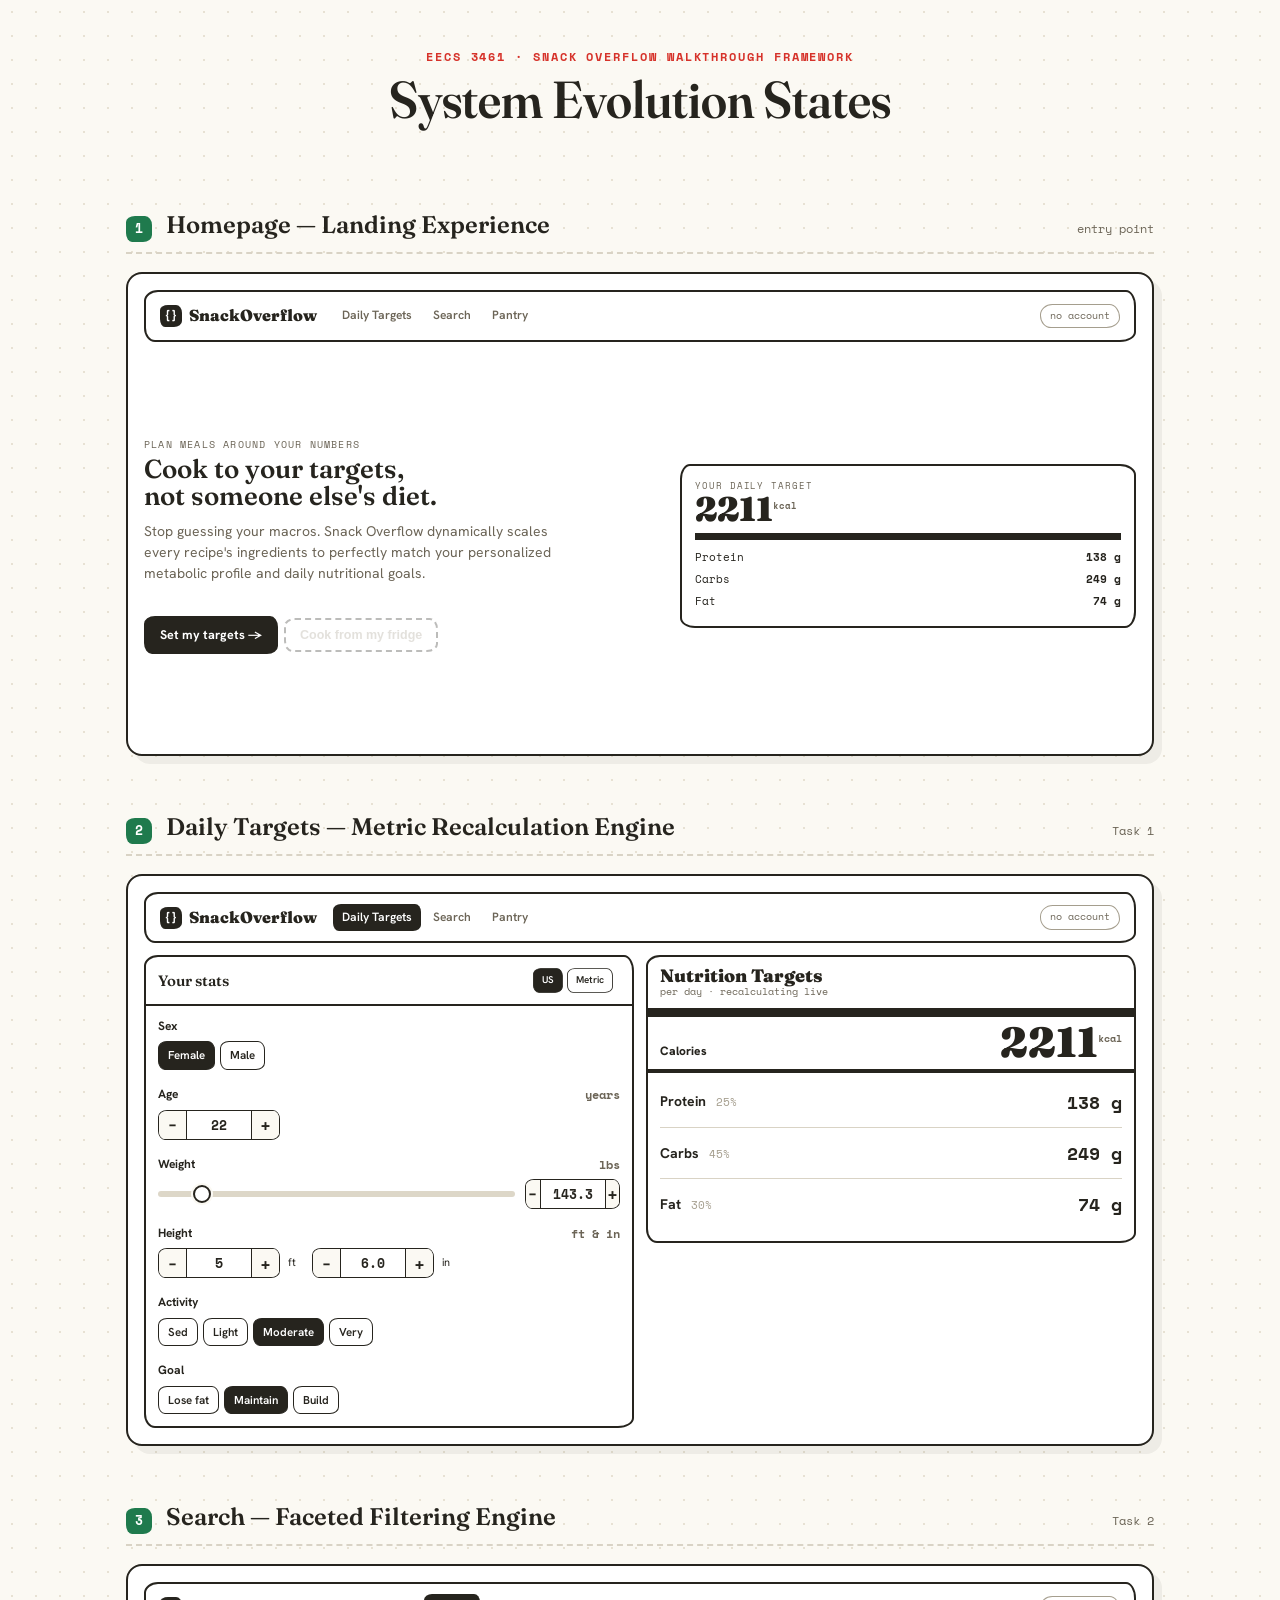
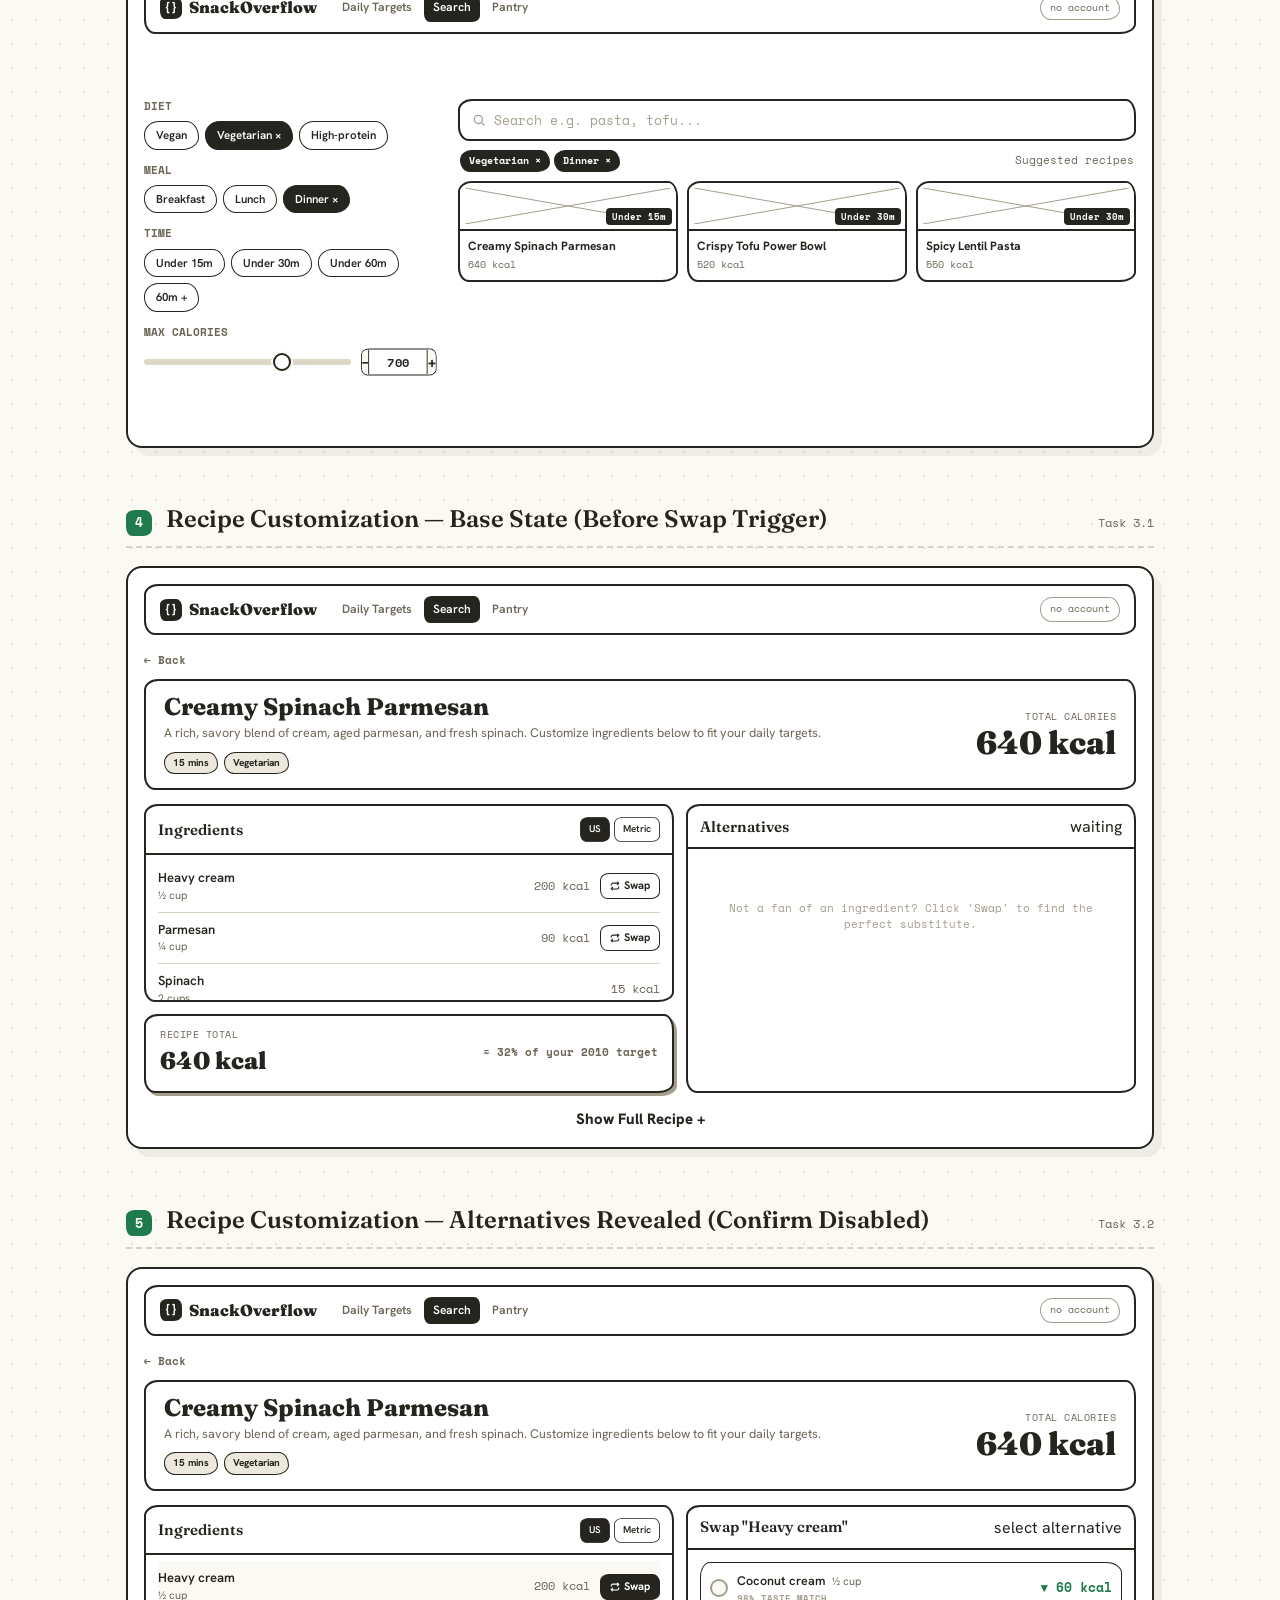
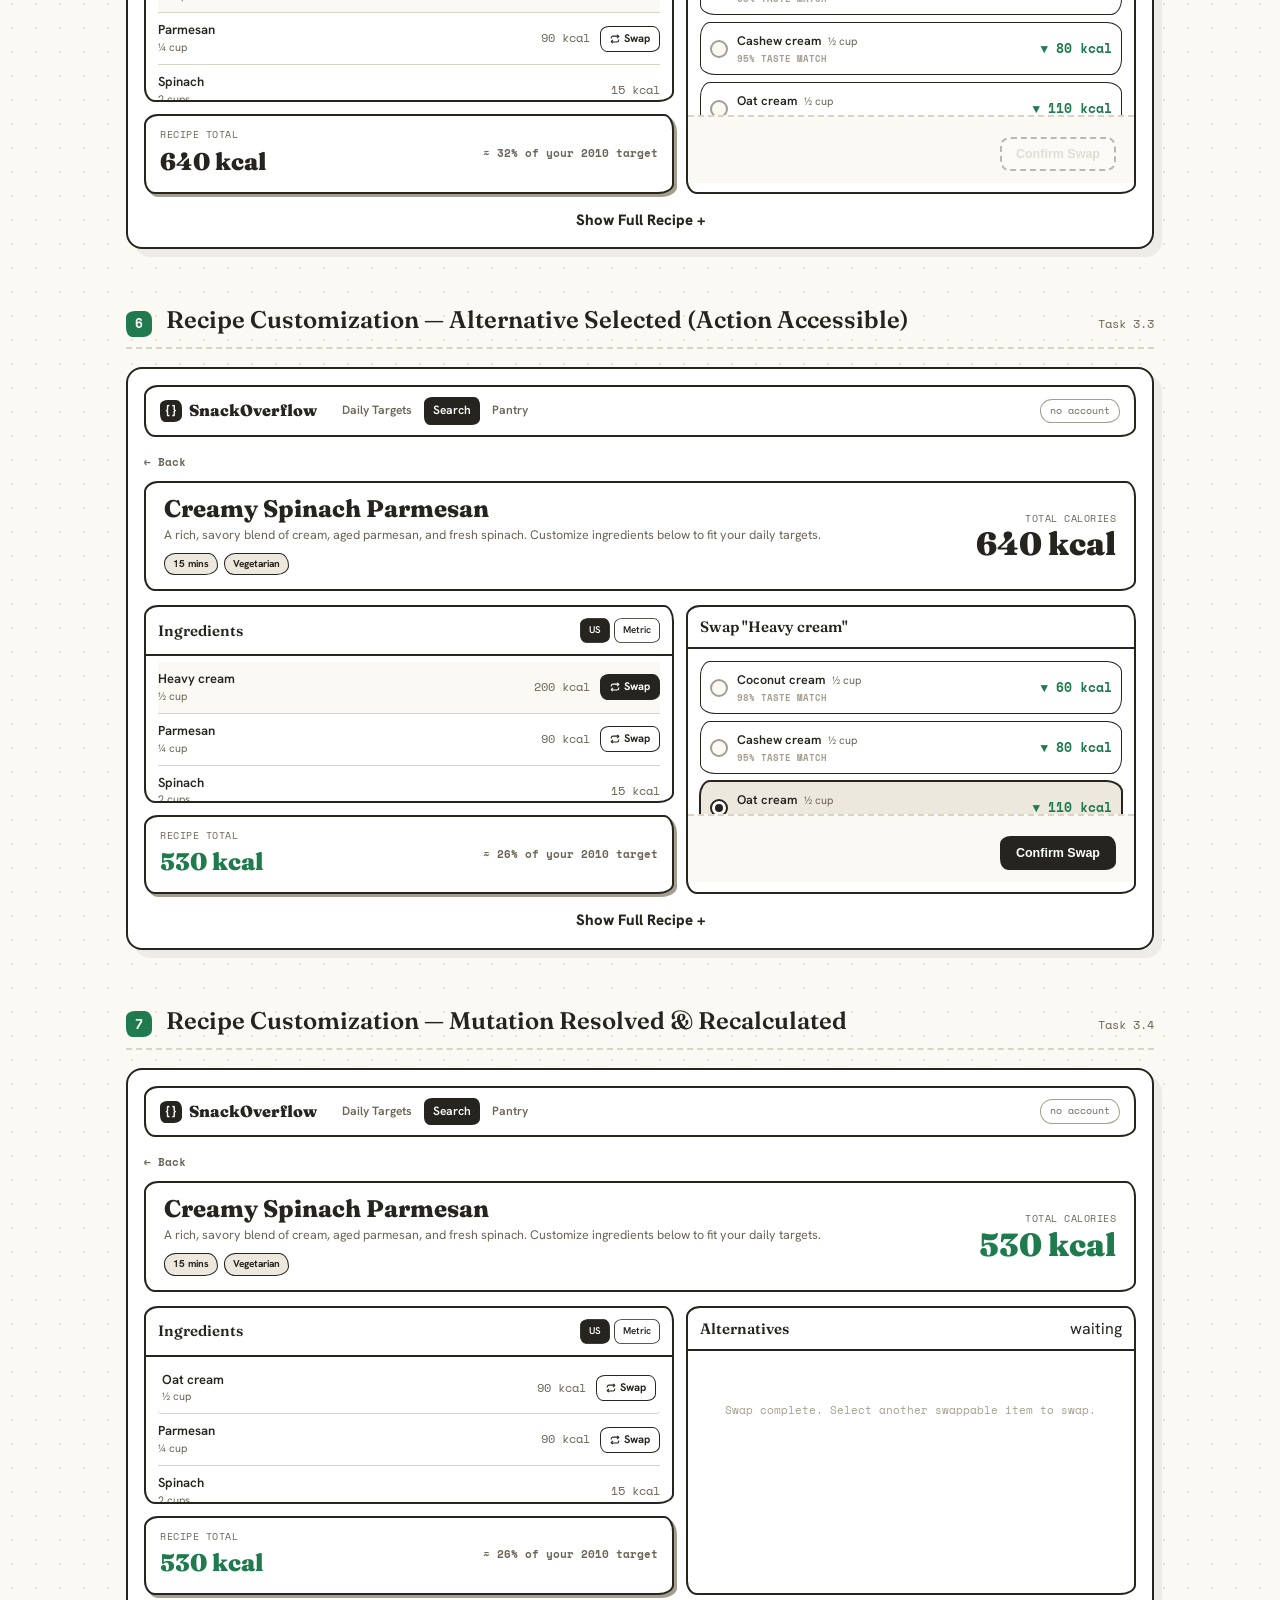
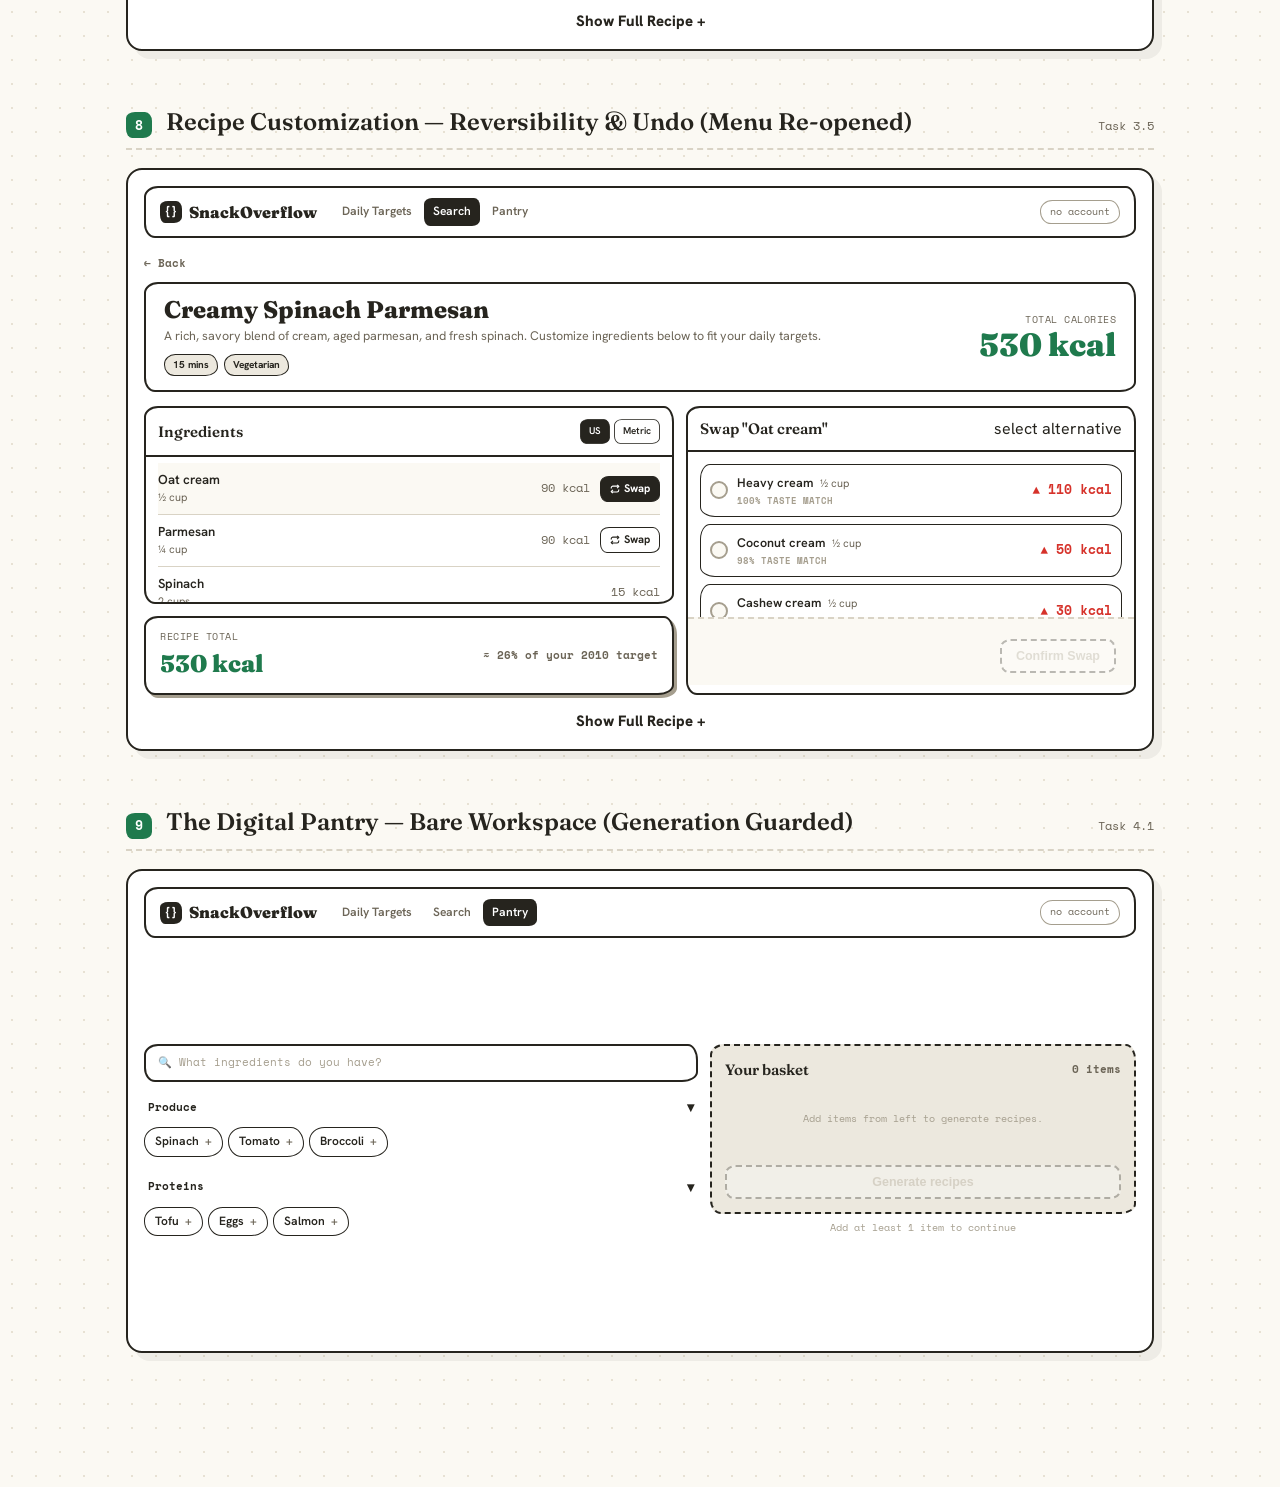
==== commit ba69f129: "Frame 2 and 3 works perfectly." ====
--- a/hi-fi-prototype.html
+++ b/hi-fi-prototype.html
@@ -3,7 +3,7 @@
 <head>
 <meta charset="UTF-8">
 <meta name="viewport" content="width=device-width, initial-scale=1.0">
-<title>Snack Overflow — Medium-Fidelity Prototype</title>
+<title>Snack Overflow — High-Fidelity Prototype</title>
 <link rel="preconnect" href="https://fonts.googleapis.com">
 <link rel="preconnect" href="https://fonts.gstatic.com" crossorigin>
 <link href="https://fonts.googleapis.com/css2?family=Fraunces:ital,opsz,wght@0,9..144,400..900;1,9..144,400..700&family=Hanken+Grotesk:wght@400;500;600;700;800&family=Space+Mono:wght@400;700&display=swap" rel="stylesheet">
@@ -28,13 +28,13 @@
   header.top .k{font-family:'Space Mono',monospace;font-size:12px;letter-spacing:.16em;text-transform:uppercase;color:var(--red);font-weight:700}
   header.top h1{font-family:'Fraunces',serif;font-weight:600;font-size:clamp(34px,5vw,52px);line-height:1.02;margin:8px 0 8px;font-variation-settings:'opsz' 120,'SOFT' 30,'WONK' 1}
 
-  .frame{margin:54px 0}
+  .frame{margin:54px 0; scroll-margin-top: 40px;}
   .ftitle{display:flex;align-items:baseline;gap:14px;border-bottom:2px dashed var(--hair);padding-bottom:9px;margin:0 0 18px}
   .ftitle .num{font-family:'Space Mono',monospace;font-size:13px;font-weight:700;color:#fff;background:var(--green);width:26px;height:26px;border-radius:9px 7px 9px 6px/6px 9px 7px 9px;display:grid;place-items:center;flex:none}
   .ftitle h2{font-family:'Fraunces',serif;font-weight:600;font-size:24px}
   .ftitle .task{font-family:'Space Mono',monospace;font-size:12px;color:var(--soft);margin-left:auto}
 
-  .device{position:relative;background:#fff;border:2.5px solid var(--ink);border-radius:16px}
+  .device{position:relative;background:#fff;border:2.5px solid var(--ink);border-radius:16px; box-shadow: 8px 8px 0 rgba(38,36,30,0.06);}
   .pad{padding:16px;min-height:480px;display:flex;flex-direction:column}
   .pad>.nav+*{margin-top:auto}
   .pad>:last-child{margin-bottom:auto}
@@ -48,12 +48,12 @@
   .nav .logo{font-family:'Fraunces',serif;font-weight:900;font-size:16px;display:flex;align-items:center;gap:7px}
   .nav .mark{width:22px;height:22px;border-radius:8px 6px 8px 5px/5px 8px 6px 8px;background:var(--ink);color:#fff;display:grid;place-items:center;font-family:'Space Mono',monospace;font-weight:700;font-size:11px}
   .nav .tabs{display:flex;gap:3px}
-  .nav .t{font-size:12px;font-weight:600;color:var(--soft);padding:5px 9px;border-radius:8px 6px 8px 6px/6px 8px 6px 8px}
+  .nav .t{font-size:12px;font-weight:600;color:var(--soft);padding:5px 9px;border-radius:8px 6px 8px 6px/6px 8px 6px 8px; text-decoration:none;}
   .nav .t.on{background:var(--ink);color:#fff}
   .nav .acct{margin-left:auto;font-family:'Space Mono',monospace;font-size:10px;border:1.8px solid var(--soft2);color:var(--soft);padding:4px 9px;border-radius:var(--wp)}
 
   .r-head-container { margin-bottom:14px; }
-  .r-back { font-family:'Space Mono',monospace; font-size:11px; font-weight:700; color:var(--soft); cursor:pointer; display:inline-block; margin-bottom:10px; }
+  .r-back { font-family:'Space Mono',monospace; font-size:11px; font-weight:700; color:var(--soft); cursor:pointer; display:inline-block; margin-bottom:10px; text-decoration:none;}
   .r-head { border:2.5px solid var(--ink); border-radius:var(--w1); background:#fff; padding:14px 18px; display:flex; justify-content:space-between; align-items:center; }
   .r-head .r-info { max-width:70%; }
   .r-head h3 { font-family:'Fraunces',serif; font-weight:800; font-size:24px; line-height:1; margin-bottom:6px; }
@@ -76,8 +76,9 @@
   /* Error Validation Classes */
   .field{margin-bottom:16px; position:relative;}
   .err-msg { display:none; color:var(--red); font-family:'Space Mono',monospace; font-size:10px; margin-top:4px; position:absolute; bottom:-14px; left:0;}
-  .has-error { border-color:var(--red) !important; background-color:#fffafa !important;}
+  .has-error .stepper { border-color:var(--red) !important; background-color:#fffafa !important;}
   .has-error input { color:var(--red) !important; }
+  .has-error .err-msg { display:block; }
   
   .seg{display:flex;gap:5px;flex-wrap:wrap}
   .seg span{font-size:11.5px;font-weight:600;border:1.8px solid var(--ink);border-radius:9px 7px 9px 7px/7px 9px 7px 9px;padding:5px 9px;background:#fff; cursor:pointer; user-select:none; transition:0.1s}
@@ -141,24 +142,30 @@
   .facet{margin-bottom:13px}
   .facet h4{font-family:'Space Mono',monospace;font-size:10.5px;text-transform:uppercase;color:var(--soft);margin-bottom:7px}
   .chips{display:flex;gap:6px;flex-wrap:wrap}
-  .chip{font-size:11.5px;font-weight:600;border:1.8px solid var(--ink);border-radius:var(--wp);padding:5px 11px;background:#fff;display:inline-flex;gap:5px;align-items:center}
+  .chip{font-size:11.5px;font-weight:600;border:1.8px solid var(--ink);border-radius:var(--wp);padding:5px 11px;background:#fff;display:inline-flex;gap:5px;align-items:center; cursor:pointer; transition: 0.1s;}
   .chip.on{background:var(--ink);color:#fff}
   
   .searchbar{display:flex;align-items:center;gap:8px;border:2px solid var(--ink);border-radius:var(--w1);padding:9px 12px;background:#fff;font-size:13px;color:var(--soft2)}
+  .searchbar input {border:none; outline:none; font-family:'Space Mono', monospace; font-size:13px; color:var(--ink); width:100%;}
+  .searchbar input::placeholder {color:var(--soft2);}
+
   .resbar{display:flex;justify-content:space-between;align-items:center;margin:9px 2px;font-family:'Space Mono',monospace;font-size:11px;color:var(--soft)}
   .resbar b{color:var(--ink)}
+
+  /* Frame 3 Recipe Scroll Affordance */
+  .recipe-grid-container { max-height: 154px; overflow-y: auto; scrollbar-width: none; padding-bottom:10px; }
+  .recipe-grid-container::-webkit-scrollbar { display: none; }
   .cards{display:grid;grid-template-columns:repeat(3,1fr);gap:9px}
-  .card{border:2px solid var(--ink);border-radius:var(--w1);overflow:hidden;background:#fff}
-  .card .im{height:48px;border-bottom:2px solid var(--ink)}
+  
+  .card{border:2px solid var(--ink);border-radius:var(--w1);overflow:hidden;background:#fff; cursor:pointer; text-decoration:none; display:block; color:var(--ink);}
+  .card:active { transform: scale(0.98); }
+  .card .im{height:48px;border-bottom:2px solid var(--ink); position:relative;}
+  .card .im span { position:absolute; bottom:4px; right:4px; font-size:9px; background:var(--ink); color:#fff; font-family:'Space Mono', monospace; padding:2px 6px; border-radius:4px; font-weight:700;}
   .card .cc{padding:8px}
-  .card .cc .k{font-family:'Space Mono',monospace;font-size:10px;color:var(--soft);margin-top:6px}
-
-  .scroll-panel {
-    max-height: 145px; 
-    overflow-y: auto;
-    -ms-overflow-style: none;  
-    scrollbar-width: none; 
-  }
+  .card .cc .name {font-size:12px; font-weight:700; white-space: nowrap; overflow: hidden; text-overflow: ellipsis; line-height:1.2; margin-bottom:4px;}
+  .card .cc .k{font-family:'Space Mono',monospace;font-size:10px;color:var(--soft);}
+
+  .scroll-panel { max-height: 145px; overflow-y: auto; -ms-overflow-style: none; scrollbar-width: none; }
   .scroll-panel::-webkit-scrollbar { display: none; }
 
   .ing{display:flex;align-items:center;gap:10px;padding:8px 0;border-bottom:1.5px solid var(--hair);font-size:13px}
@@ -173,11 +180,7 @@
   .totalbar .t2{font-family:'Fraunces',serif;font-weight:900;font-size:24px;color:var(--ink)}
   .totalbar .d{font-family:'Space Mono',monospace;font-size:11px;font-weight:700;color:var(--soft)}
   
-  @keyframes flashSuccess {
-    0% { background-color: var(--paper); }
-    50% { background-color: #d1ebd8; }
-    100% { background-color: var(--paper); }
-  }
+  @keyframes flashSuccess { 0% { background-color: var(--paper); } 50% { background-color: #d1ebd8; } 100% { background-color: var(--paper); } }
   .flash-animate { animation: flashSuccess 1.5s ease-out; }
 
   .alt{display:flex;align-items:center;gap:9px;padding:9px;border:1.8px solid var(--ink);border-radius:var(--w2);margin-bottom:7px;font-size:12.5px;cursor:pointer}
@@ -228,13 +231,15 @@
     <h1>System Evolution States</h1>
   </header>
   
+  <!-- Frame 1 -->
   <div class="frame" id="frame-1">
     <div class="ftitle"><span class="num">1</span><h2>Homepage — Landing Experience</h2><span class="task">entry point</span></div>
     <div class="device">
       <div class="pad">
         <div class="nav">
           <div class="logo"><span class="mark">{}</span>SnackOverflow</div>
-          <div class="tabs"><span class="t">Daily Targets</span><span class="t">Search</span><span class="t">Pantry</span></div>
+          <!-- Active Nav Links -->
+          <div class="tabs"><a href="#frame-2" class="t">Daily Targets</a><a href="#frame-3" class="t">Search</a><a href="#frame-9" class="t">Pantry</a></div>
           <span class="acct">no account</span>
         </div>
         <div class="hero">
@@ -259,13 +264,14 @@
     </div>
   </div>
   
+  <!-- Frame 2 -->
   <div class="frame" id="frame-2">
     <div class="ftitle"><span class="num">2</span><h2>Daily Targets — Metric Recalculation Engine</h2><span class="task">Task 1</span></div>
     <div class="device">
       <div class="pad">
         <div class="nav">
           <div class="logo"><span class="mark">{}</span>SnackOverflow</div>
-          <div class="tabs"><span class="t on">Daily Targets</span><span class="t">Search</span><span class="t">Pantry</span></div>
+          <div class="tabs"><a href="#frame-2" class="t on">Daily Targets</a><a href="#frame-3" class="t">Search</a><a href="#frame-9" class="t">Pantry</a></div>
           <span class="acct">no account</span>
         </div>
         <div class="cols">
@@ -282,6 +288,7 @@
                 
                 <div class="field"><div class="lab">Sex</div><div class="seg logic-group" data-target="sex"><span class="on" data-val="f">Female</span><span data-val="m">Male</span></div></div>
                 
+                <!-- Age Input -->
                 <div class="field">
                   <div class="lab">Age <span class="v">years</span></div>
                   <div class="slider-row">
@@ -292,6 +299,7 @@
                   <div class="err-msg"></div>
                 </div>
                 
+                <!-- Weight Input -->
                 <div class="field">
                   <div class="lab">Weight <span class="v"><span class="lbl-metric">kg</span><span class="lbl-us">lbs</span></span></div>
                   
@@ -312,6 +320,7 @@
                   <div class="err-msg sys-us"></div>
                 </div>
                 
+                <!-- Height Input -->
                 <div class="field">
                   <div class="lab">Height <span class="v"><span class="lbl-metric">cm</span><span class="lbl-us">ft & in</span></span></div>
                   
@@ -368,27 +377,66 @@
     </div>
   </div>
   
-  <div class="frame">
+  <!-- Frame 3 (UPDATED) -->
+  <div class="frame" id="frame-3">
     <div class="ftitle"><span class="num">3</span><h2>Search — Faceted Filtering Engine</h2><span class="task">Task 2</span></div>
     <div class="device">
       <div class="pad">
-      <div class="nav"><div class="logo"><span class="mark">{}</span>SnackOverflow</div><div class="tabs"><span class="t">Daily Targets</span><span class="t on">Search</span><span class="t">Pantry</span></div>
+      <div class="nav"><div class="logo"><span class="mark">{}</span>SnackOverflow</div>
+      <div class="tabs"><a href="#frame-2" class="t">Daily Targets</a><a href="#frame-3" class="t on">Search</a><a href="#frame-9" class="t">Pantry</a></div>
       <span class="acct">no account</span>
     </div>
       <div class="cols">
         <div class="col" style="flex:.6">
-          <div class="facet"><h4>Diet</h4><div class="chips"><span class="chip">Vegan</span><span class="chip on">Vegetarian ×</span><span class="chip">High-protein</span></div></div>
-          <div class="facet"><h4>Meal</h4><div class="chips"><span class="chip">Breakfast</span><span class="chip">Lunch</span><span class="chip on">Dinner ×</span></div></div>
-          <div class="facet"><h4>Time</h4><div class="chips"><span class="chip">Under 15m</span><span class="chip">Under 30m</span></div></div>
-          <div class="facet" style="margin:0"><h4>Max calories — 700</h4><div class="interactive-slider" style="margin-top:10px; width:90%"></div></div>
-        </div>
-        <div class="col" style="flex:1.35">
-          <div class="searchbar"><svg width="14" height="14" viewBox="0 0 24 24" fill="none" stroke="currentColor" stroke-width="2.2" stroke-linecap="round" style="vertical-align:-2px;flex:none"><circle cx="11" cy="11" r="7"></circle><line x1="20.5" y1="20.5" x2="16.5" y2="16.5"></line></svg> <span>Search e.g. pasta, tofu…</span></div>
-          <div class="resbar"><span><span class="chip on" style="font-size:10px;padding:3px 8px">Vegetarian ×</span> <span class="chip on" style="font-size:10px;padding:3px 8px">Dinner ×</span></span><span>Suggested recipes</span></div>
-          <div class="cards">
-            <div class="card"><div class="im imgph" style="border-radius:0;border:none;border-bottom:2px solid var(--ink)"></div><div class="cc"><div class="ln w80"></div><div class="k">640 kcal</div></div></div>
-            <div class="card"><div class="im imgph" style="border-radius:0;border:none;border-bottom:2px solid var(--ink)"></div><div class="cc"><div class="ln w80"></div><div class="k">520 kcal</div></div></div>
-            <div class="card"><div class="im imgph" style="border-radius:0;border:none;border-bottom:2px solid var(--ink)"></div><div class="cc"><div class="ln w80"></div><div class="k">430 kcal</div></div></div>
+          <div class="facet">
+            <h4>Diet</h4>
+            <div class="chips filter-group" data-filter="diet">
+              <span class="chip" data-val="Vegan">Vegan</span><span class="chip on" data-val="Vegetarian">Vegetarian ×</span><span class="chip" data-val="High-protein">High-protein</span>
+            </div>
+          </div>
+          <div class="facet">
+            <h4>Meal</h4>
+            <div class="chips filter-group" data-filter="meal">
+              <span class="chip" data-val="Breakfast">Breakfast</span><span class="chip" data-val="Lunch">Lunch</span><span class="chip on" data-val="Dinner">Dinner ×</span>
+            </div>
+          </div>
+          <div class="facet">
+            <h4>Time</h4>
+            <div class="chips filter-group" data-filter="time">
+              <span class="chip" data-val="Under 15m">Under 15m</span><span class="chip" data-val="Under 30m">Under 30m</span><span class="chip" data-val="Under 60m">Under 60m</span><span class="chip" data-val="60m +">60m +</span>
+            </div>
+          </div>
+          
+          <!-- Max Calorie Interactive Sync Component -->
+          <div class="field" style="margin:0">
+            <h4 style="font-family:'Space Mono',monospace;font-size:10.5px;text-transform:uppercase;color:var(--soft);margin-bottom:7px">Max calories</h4>
+            <div class="slider-row">
+              <input type="range" class="interactive-slider" id="sld-cal" min="50" max="1000" step="10" value="700">
+              <div class="stepper" data-min="50" data-max="1000" data-step="10" style="transform: scale(0.9); transform-origin: left center;">
+                <i class="minus">–</i><input type="text" inputmode="numeric" id="val-cal" value="700" min="50" max="1000" step="10" data-sync="sld-cal"><i class="plus">+</i>
+              </div>
+            </div>
+            <div class="err-msg"></div>
+          </div>
+          
+        </div>
+        <div class="col" style="flex:1.35; display:flex; flex-direction:column;">
+          <!-- Live Search Input -->
+          <div class="searchbar">
+            <svg width="14" height="14" viewBox="0 0 24 24" fill="none" stroke="currentColor" stroke-width="2.2" stroke-linecap="round" style="vertical-align:-2px;flex:none"><circle cx="11" cy="11" r="7"></circle><line x1="20.5" y1="20.5" x2="16.5" y2="16.5"></line></svg> 
+            <input type="text" id="recipe-search-input" placeholder="Search e.g. pasta, tofu...">
+          </div>
+          
+          <div class="resbar">
+            <span id="active-filter-tags"><span class="chip on" style="font-size:10px;padding:3px 8px">Vegetarian ×</span> <span class="chip on" style="font-size:10px;padding:3px 8px">Dinner ×</span></span>
+            <span id="search-results-title">Suggested recipes</span>
+          </div>
+          
+          <!-- Dynamic Scroll Container -->
+          <div class="recipe-grid-container">
+            <div class="cards" id="dynamic-recipe-grid">
+               <!-- Recipes injected here by JS -->
+            </div>
           </div>
         </div>
       </div>
@@ -396,16 +444,17 @@
     </div>
   </div>
   
-  <div class="frame">
+  <!-- Frame 4 -->
+  <div class="frame" id="frame-4">
     <div class="ftitle"><span class="num">4</span><h2>Recipe Customization — Base State (Before Swap Trigger)</h2><span class="task">Task 3.1</span></div>
     <div class="device">
       <div class="pad">
-      <div class="nav"><div class="logo"><span class="mark">{}</span>SnackOverflow</div><div class="tabs"><span class="t">Daily Targets</span><span class="t on">Search</span><span class="t">Pantry</span></div>
+      <div class="nav"><div class="logo"><span class="mark">{}</span>SnackOverflow</div><div class="tabs"><a href="#frame-2" class="t">Daily Targets</a><a href="#frame-3" class="t on">Search</a><a href="#frame-9" class="t">Pantry</a></div>
       <span class="acct">no account</span>
     </div>
       
       <div class="r-head-container">
-        <div class="r-back">← Back</div>
+        <a href="#frame-3" class="r-back">← Back</a>
         <div class="r-head">
           <div class="r-info">
             <h3>Creamy Spinach Parmesan</h3>
@@ -452,16 +501,17 @@
     </div>
   </div>
   
+  <!-- Frame 5 -->
   <div class="frame">
     <div class="ftitle"><span class="num">5</span><h2>Recipe Customization — Alternatives Revealed (Confirm Disabled)</h2><span class="task">Task 3.2</span></div>
     <div class="device">
       <div class="pad">
-      <div class="nav"><div class="logo"><span class="mark">{}</span>SnackOverflow</div><div class="tabs"><span class="t">Daily Targets</span><span class="t on">Search</span><span class="t">Pantry</span></div>
+      <div class="nav"><div class="logo"><span class="mark">{}</span>SnackOverflow</div><div class="tabs"><a href="#frame-2" class="t">Daily Targets</a><a href="#frame-3" class="t on">Search</a><a href="#frame-9" class="t">Pantry</a></div>
       <span class="acct">no account</span>
     </div>
       
       <div class="r-head-container">
-        <div class="r-back">← Back</div>
+        <a href="#frame-3" class="r-back">← Back</a>
         <div class="r-head">
           <div class="r-info">
             <h3>Creamy Spinach Parmesan</h3>
@@ -538,16 +588,17 @@
     </div>
   </div>
   
+  <!-- Frame 6 -->
   <div class="frame">
     <div class="ftitle"><span class="num">6</span><h2>Recipe Customization — Alternative Selected (Action Accessible)</h2><span class="task">Task 3.3</span></div>
     <div class="device">
       <div class="pad">
-      <div class="nav"><div class="logo"><span class="mark">{}</span>SnackOverflow</div><div class="tabs"><span class="t">Daily Targets</span><span class="t on">Search</span><span class="t">Pantry</span></div>
+      <div class="nav"><div class="logo"><span class="mark">{}</span>SnackOverflow</div><div class="tabs"><a href="#frame-2" class="t">Daily Targets</a><a href="#frame-3" class="t on">Search</a><a href="#frame-9" class="t">Pantry</a></div>
     <span class="acct">no account</span>
   </div>
       
       <div class="r-head-container">
-        <div class="r-back">← Back</div>
+        <a href="#frame-3" class="r-back">← Back</a>
         <div class="r-head">
           <div class="r-info">
             <h3>Creamy Spinach Parmesan</h3>
@@ -624,16 +675,17 @@
     </div>
   </div>
   
+  <!-- Frame 7 -->
   <div class="frame">
     <div class="ftitle"><span class="num">7</span><h2>Recipe Customization — Mutation Resolved &amp; Recalculated</h2><span class="task">Task 3.4</span></div>
     <div class="device">
       <div class="pad">
-      <div class="nav"><div class="logo"><span class="mark">{}</span>SnackOverflow</div><div class="tabs"><span class="t">Daily Targets</span><span class="t on">Search</span><span class="t">Pantry</span></div>
+      <div class="nav"><div class="logo"><span class="mark">{}</span>SnackOverflow</div><div class="tabs"><a href="#frame-2" class="t">Daily Targets</a><a href="#frame-3" class="t on">Search</a><a href="#frame-9" class="t">Pantry</a></div>
     <span class="acct">no account</span>
   </div>
       
       <div class="r-head-container">
-        <div class="r-back">← Back</div>
+        <a href="#frame-3" class="r-back">← Back</a>
         <div class="r-head">
           <div class="r-info">
             <h3>Creamy Spinach Parmesan</h3>
@@ -680,16 +732,17 @@
     </div>
   </div>
   
+  <!-- Frame 8 -->
   <div class="frame">
     <div class="ftitle"><span class="num">8</span><h2>Recipe Customization — Reversibility &amp; Undo (Menu Re-opened)</h2><span class="task">Task 3.5</span></div>
     <div class="device">
       <div class="pad">
-      <div class="nav"><div class="logo"><span class="mark">{}</span>SnackOverflow</div><div class="tabs"><span class="t">Daily Targets</span><span class="t on">Search</span><span class="t">Pantry</span></div>
+      <div class="nav"><div class="logo"><span class="mark">{}</span>SnackOverflow</div><div class="tabs"><a href="#frame-2" class="t">Daily Targets</a><a href="#frame-3" class="t on">Search</a><a href="#frame-9" class="t">Pantry</a></div>
     <span class="acct">no account</span>
   </div>
       
       <div class="r-head-container">
-        <div class="r-back">← Back</div>
+        <a href="#frame-3" class="r-back">← Back</a>
         <div class="r-head">
           <div class="r-info">
             <h3>Creamy Spinach Parmesan</h3>
@@ -766,11 +819,12 @@
     </div>
   </div>
   
-  <div class="frame">
+  <!-- Frame 9 -->
+  <div class="frame" id="frame-9">
     <div class="ftitle"><span class="num">9</span><h2>The Digital Pantry — Bare Workspace (Generation Guarded)</h2><span class="task">Task 4.1</span></div>
     <div class="device">
       <div class="pad">
-      <div class="nav"><div class="logo"><span class="mark">{}</span>SnackOverflow</div><div class="tabs"><span class="t">Daily Targets</span><span class="t">Search</span><span class="t on">Pantry</span></div>
+      <div class="nav"><div class="logo"><span class="mark">{}</span>SnackOverflow</div><div class="tabs"><a href="#frame-2" class="t">Daily Targets</a><a href="#frame-3" class="t">Search</a><a href="#frame-9" class="t on">Pantry</a></div>
     <span class="acct">no account</span>
   </div>
       <div class="cols">
@@ -805,78 +859,10 @@
       </div>
     </div>
   </div>
-  
-  <div class="frame">
-    <div class="ftitle"><span class="num">10</span><h2>The Digital Pantry — Constructive State (Generation Unlocked)</h2><span class="task">Task 4.2</span></div>
-    <div class="device">
-      <div class="pad">
-      <div class="nav"><div class="logo"><span class="mark">{}</span>SnackOverflow</div><div class="tabs"><span class="t">Daily Targets</span><span class="t">Search</span><span class="t on">Pantry</span></div>
-    <span class="acct">no account</span>
-  </div>
-      <div class="cols">
-        <div class="col" style="flex:1.3">
-          <div class="searchbar" style="margin-bottom:11px"><span class="mono" style="font-size:11px">🔍 What ingredients do you have?</span></div>
-          
-          <div class="shelf">
-            <h4 onclick="this.parentElement.classList.toggle('collapsed')">Produce <span class="chevron">▾</span></h4>
-            <div class="items">
-              <span class="item">Spinach <span class="p">+</span></span><span class="item">Tomato <span class="p">+</span></span><span class="item on">Broccoli <span class="p">✓</span></span>
-            </div>
-          </div>
-          
-          <div class="shelf" style="margin:0">
-            <h4 onclick="this.parentElement.classList.toggle('collapsed')">Proteins <span class="chevron">▾</span></h4>
-            <div class="items">
-              <span class="item on">Tofu <span class="p">✓</span></span><span class="item">Eggs <span class="p">+</span></span><span class="item">Salmon<span class="p">+</span></span>
-            </div>
-          </div>
-          
-        </div>
-        <div class="col">
-          <div class="basket"><div class="bh">Your basket <span class="c">2 items</span></div>
-            <div style="flex-grow:1; padding-top:10px">
-              <span class="bchip">Tofu ×</span><span class="bchip">Broccoli ×</span>
-            </div>
-            <div class="gen-btn-container">
-              <button class="btnsk fill" style="width:100%">Generate recipes</button>
-            </div>
-          </div>
-          <div class="ph-note" style="color:#1f7a4d; font-weight:700">Constraint satisfied ✓</div>
-        </div>
-      </div>
-      </div>
-    </div>
-  </div>
-  
-  <div class="frame">
-    <div class="ftitle"><span class="num">11</span><h2>Recommendation Engine — Direct Recipe Execution Match</h2><span class="task">Task 4.3</span></div>
-    <div class="device">
-      <div class="pad">
-      <div class="nav"><div class="logo"><span class="mark">{}</span>SnackOverflow</div><div class="tabs"><span class="t">Daily Targets</span><span class="t">Search</span><span class="t on">Pantry</span></div>
-    <span class="acct">no account</span>
-  </div>
-      <div class="match">
-        
-        <button class="btnsk fill" style="position:absolute; top:14px; right:14px; margin:0; padding:6px 12px; font-size:11.5px">Jump to Recipe</button>
-        
-        <div class="mi imgph"></div>
-        <div style="flex:1">
-          <div class="h">Crispy Tofu Power Bowl</div>
-          <div style="margin:5px 0"><span class="chip on" style="font-size:10px;padding:3px 8px">520 kcal</span><span class="chip" style="font-size:10px;padding:3px 8px">20 min</span><span class="chip" style="font-size:10px;padding:3px 8px">Vegan</span></div>
-          <div class="mono" style="font-size:11px">You already have <b>83%</b> of the ingredients</div>
-          <div class="meter"><i></i></div>
-          <span class="have y">✓ Tofu</span><span class="have y">✓ Broccoli</span><span class="have n">+ buy Rice</span>
-        </div>
-      </div>
-      <div style="margin-top:11px"><div class="mono" style="font-size:11px;color:var(--soft);margin-bottom:6px">ALTERNATIVE CALCULATED OPTIONS</div>
-        <div class="cards"><div class="card"><div class="im imgph" style="border-radius:0;border:none;border-bottom:2px solid var(--ink)"></div><div class="cc"><div class="ln w80"></div><div class="k">440 kcal</div></div></div><div class="card"><div class="im imgph" style="border-radius:0;border:none;border-bottom:2px solid var(--ink)"></div><div class="cc"><div class="ln w80"></div><div class="k">330 kcal</div></div></div><div class="card"><div class="im imgph" style="border-radius:0;border:none;border-bottom:2px solid var(--ink)"></div><div class="cc"><div class="ln w80"></div><div class="k">290 kcal</div></div></div></div>
-      </div>
-      </div>
-    </div>
-  </div>
 
 </div>
 
+<!-- Interactive UI Controller -->
 <script>
   document.addEventListener('DOMContentLoaded', () => {
     
@@ -937,7 +923,7 @@
         }
         
         document.querySelectorAll('input[type="text"]').forEach(input => {
-            if (input.closest('.slider-row').offsetParent !== null) {
+            if (input.closest('.slider-row') && input.closest('.slider-row').offsetParent !== null) {
                 validateInput(input);
             }
         });
@@ -956,9 +942,11 @@
     });
 
     // --- 4. Custom Steppers, Input Poka-Yoke & Inline Validation ---
-    function validateInput(input) {
+    function validateInput(input, isCrossCheck = false) {
+      if (!input) return true;
       const container = input.closest('.stepper');
       const field = input.closest('.field');
+      if (!container || !field) return true;
       
       let errEl = null;
       if (input.id.includes('kg') || input.id.includes('cm')) {
@@ -980,38 +968,39 @@
           let ft = parseFloat(document.getElementById('val-ft').value) || 0;
           if (ft >= 10) max = 0;
           else max = 11.5;
-          
           if (ft === 0) min = 4;
       }
 
-      if (rawVal.includes('-')) {
-        errMsg = "Negative numbers not allowed.";
-      } else if (input.id === 'val-age' && rawVal.includes('.')) {
-        errMsg = "Only whole numbers allowed.";
-      } else if (val < min) {
-        if (input.id === 'val-cm') errMsg = `Minimum is 10.2 cm.`;
-        else if (input.id === 'val-age') errMsg = `Minimum is 1 year.`;
-        else if (input.id === 'val-ft') errMsg = `Minimum height is 0 ft.`;
-        else if (input.id === 'val-in') errMsg = `Minimum height is 4 in.`;
-        else errMsg = `Minimum is ${min}.`;
-      } else if (val > max) {
-        if (input.id === 'val-in' && parseFloat(document.getElementById('val-ft').value) >= 10) {
+      // Check Real-Time Conditions ONLY if not empty
+      if (rawVal !== '') {
+          if (val < min) {
+            if (input.id === 'val-cm') errMsg = `Minimum is 10.2 cm.`;
+            else if (input.id === 'val-age') errMsg = `Minimum is 1 year.`;
+            else if (input.id === 'val-ft') errMsg = `Minimum height is 0 ft.`;
+            else if (input.id === 'val-in') errMsg = `Minimum height is 4 in.`;
+            else if (input.id === 'val-cal') errMsg = `Minimum is 50 kcal.`;
+            else errMsg = `Minimum is ${min}.`;
+          } else if (val > max) {
+            if (input.id === 'val-in' && parseFloat(document.getElementById('val-ft').value) >= 10) {
+                errMsg = "Maximum height is 10 ft.";
+            } else if (input.id === 'val-ft') {
+                errMsg = "Maximum height is 10 ft.";
+            } else if (input.id === 'val-kg') {
+                errMsg = "Maximum is 635 kg.";
+            } else if (input.id === 'val-lbs') {
+                errMsg = "Maximum is 1400 lbs.";
+            } else if (input.id === 'val-cm') {
+                errMsg = "Maximum is 304.8 cm.";
+            } else if (input.id === 'val-in') {
+                errMsg = "Maximum is 11.5 in.";
+            } else if (input.id === 'val-cal') {
+                errMsg = "Maximum is 1000 kcal.";
+            } else {
+                errMsg = `Maximum is ${max}.`;
+            }
+          } else if (input.id === 'val-ft' && val >= 10 && parseFloat(document.getElementById('val-in').value) > 0) {
             errMsg = "Maximum height is 10 ft.";
-        } else if (input.id === 'val-ft') {
-            errMsg = "Maximum height is 10 ft.";
-        } else if (input.id === 'val-kg') {
-            errMsg = "Maximum is 635 kg.";
-        } else if (input.id === 'val-lbs') {
-            errMsg = "Maximum is 1400 lbs.";
-        } else if (input.id === 'val-cm') {
-            errMsg = "Maximum is 304.8 cm.";
-        } else if (input.id === 'val-in') {
-            errMsg = "Maximum is 11.5 in.";
-        } else {
-            errMsg = `Maximum is ${max}.`;
-        }
-      } else if (input.id === 'val-ft' && val >= 10 && parseFloat(document.getElementById('val-in').value) > 0) {
-        errMsg = "Maximum height is 10 ft.";
+          }
       }
 
       if (errMsg) {
@@ -1020,14 +1009,22 @@
         return false;
       } else {
         container.classList.remove('has-error');
-        if (input.id === 'val-ft' && document.getElementById('val-in').closest('.stepper').classList.contains('has-error')) {
-            // Wait for sibling to clear
-        } else if (input.id === 'val-in' && document.getElementById('val-ft').closest('.stepper').classList.contains('has-error')) {
-            // Wait for sibling to clear
+        
+        // Wait to clear shared error text if the sibling input is still failing
+        if (input.id === 'val-ft') {
+            const inContainer = document.getElementById('val-in').closest('.stepper');
+            if (!inContainer.classList.contains('has-error') && errEl) {
+                errEl.innerText = ''; errEl.style.display = 'none';
+            }
+        } else if (input.id === 'val-in') {
+            const ftContainer = document.getElementById('val-ft').closest('.stepper');
+            if (!ftContainer.classList.contains('has-error') && errEl) {
+                errEl.innerText = ''; errEl.style.display = 'none';
+            }
         } else {
             if(errEl) { errEl.innerText = ''; errEl.style.display = 'none'; }
         }
-        return true;
+        return rawVal !== ''; 
       }
     }
 
@@ -1051,20 +1048,22 @@
             if (ft === 0) currentMin = 4;
         }
 
-        if(isNaN(val)) val = currentMin;
-
-        val += (direction * step);
+        if(isNaN(val)) {
+            val = (direction > 0) ? currentMin : currentMax;
+        } else {
+            val += (direction * step);
+        }
         
         // --- HCI Fix: Silent button clamping ---
         if (val < currentMin) val = currentMin;
         if (val > currentMax) val = currentMax;
 
-        if (input.id === 'val-ft' && val === 10) {
+        if (input.id === 'val-ft' && val >= 10) {
             document.getElementById('val-in').value = "0.0";
             validateInput(document.getElementById('val-in'));
         }
         
-        if (input.id === 'val-age' || input.id === 'val-ft') {
+        if (input.id === 'val-age' || input.id === 'val-ft' || input.id === 'val-cal') {
             input.value = Math.round(val);
         } else if (input.id === 'val-in') {
             input.value = (Math.round(val * 2) / 2).toFixed(1);
@@ -1072,11 +1071,16 @@
             input.value = val.toFixed(1);
         }
         
-        if (validateInput(input)) {
+        validateInput(input);
+        if (input.id === 'val-in') validateInput(document.getElementById('val-ft'), true);
+        if (input.id === 'val-ft') validateInput(document.getElementById('val-in'), true);
+
+        if (document.querySelectorAll('.has-error').length === 0) {
            if(input.dataset.sync) document.getElementById(input.dataset.sync).value = input.value;
            calculateMacros();
+           if(input.id === 'val-cal' && typeof renderRecipes === 'function') renderRecipes();
         } else {
-           displayHardStop();
+           if(input.id !== 'val-cal') displayHardStop();
         }
       };
       
@@ -1087,28 +1091,42 @@
       input.addEventListener('input', () => {
         
         // Strip out non-numeric characters instantly
-        let cleanVal = input.value.replace(/[^0-9.-]/g, '');
-        
-        // Prevent multiple decimals
-        let parts = cleanVal.split('.');
-        if (parts.length > 2) cleanVal = parts[0] + '.' + parts.slice(1).join('');
-        
-        // Prevent minus sign anywhere except index 0
-        if (cleanVal.indexOf('-') > 0) cleanVal = cleanVal.replace(/-/g, '');
-        
-        input.value = cleanVal;
-
-        if (validateInput(input)) {
-          if (input.dataset.sync) document.getElementById(input.dataset.sync).value = parseFloat(input.value);
-          calculateMacros();
+        let cleanVal = input.value;
+        if (input.id === 'val-age' || input.id === 'val-ft' || input.id === 'val-cal') {
+            cleanVal = cleanVal.replace(/[^0-9]/g, ''); // Integers only
         } else {
-          displayHardStop();
+            cleanVal = cleanVal.replace(/[^0-9.]/g, ''); // Decimals allowed
+            // Prevent multiple decimals
+            let parts = cleanVal.split('.');
+            if (parts.length > 2) cleanVal = parts[0] + '.' + parts.slice(1).join('');
+        }
+        
+        if (input.value !== cleanVal) {
+            input.value = cleanVal;
+        }
+
+        validateInput(input);
+        if (input.id === 'val-in') validateInput(document.getElementById('val-ft'), true);
+        if (input.id === 'val-ft') validateInput(document.getElementById('val-in'), true);
+
+        // Check for empty visible inputs
+        let anyEmpty = false;
+        document.querySelectorAll('input[type="text"]').forEach(inp => {
+            if (inp.offsetParent !== null && inp.value === '') anyEmpty = true;
+        });
+
+        if (document.querySelectorAll('.has-error').length === 0 && !anyEmpty) {
+          if (input.dataset.sync) document.getElementById(input.dataset.sync).value = parseFloat(input.value) || 0;
+          if (input.id !== 'val-cal') calculateMacros();
+          if (input.id === 'val-cal' && typeof renderRecipes === 'function') renderRecipes();
+        } else {
+          if (input.id !== 'val-cal') displayHardStop();
         }
       });
       
       // Default to exact minimum boundaries on empty box blur
       input.addEventListener('blur', () => {
-        let val = parseFloat(input.value);
+        let rawVal = input.value;
         let currentMin = min;
         
         if (input.id === 'val-in') {
@@ -1116,26 +1134,37 @@
             if (ft === 0) currentMin = 4;
         }
 
-        if (isNaN(val)) {
-            val = input.id.includes('in') ? 0 : currentMin;
-            if (input.id === 'val-in' && parseFloat(document.getElementById('val-ft').value) === 0) {
-               val = 4;
+        let defaultVal = currentMin;
+        if (input.id === 'val-in') {
+            let ft = parseFloat(document.getElementById('val-ft').value) || 0;
+            defaultVal = (ft === 0) ? 4.0 : 0.0;
+        }
+
+        if (rawVal === '' || isNaN(parseFloat(rawVal))) {
+            if (input.id === 'val-age' || input.id === 'val-ft' || input.id === 'val-cal') {
+                input.value = Math.round(defaultVal);
+            } else {
+                input.value = defaultVal.toFixed(1);
             }
-        }
-
-        if (input.id === 'val-age' || input.id === 'val-ft') {
-            input.value = Math.round(val);
-        } else if (input.id === 'val-in') {
-            input.value = (Math.round(val * 2) / 2).toFixed(1);
         } else {
-            input.value = val.toFixed(1);
-        }
-        
-        if (validateInput(input)) {
-           if(input.dataset.sync) document.getElementById(input.dataset.sync).value = input.value;
-           calculateMacros();
-        } else {
-           displayHardStop();
+            let val = parseFloat(rawVal);
+            if (input.id === 'val-age' || input.id === 'val-ft' || input.id === 'val-cal') {
+                input.value = Math.round(val);
+            } else if (input.id === 'val-in') {
+                input.value = (Math.round(val * 2) / 2).toFixed(1);
+            } else {
+                input.value = val.toFixed(1);
+            }
+        }
+        
+        validateInput(input);
+        if (input.id === 'val-in') validateInput(document.getElementById('val-ft'), true);
+        if (input.id === 'val-ft') validateInput(document.getElementById('val-in'), true);
+
+        if (document.querySelectorAll('.has-error').length === 0) {
+            if (input.dataset.sync) document.getElementById(input.dataset.sync).value = input.value;
+            if (input.id !== 'val-cal') calculateMacros();
+            if (input.id === 'val-cal' && typeof renderRecipes === 'function') renderRecipes();
         }
       });
     });
@@ -1148,24 +1177,26 @@
             matchingInput.value = e.target.value;
             validateInput(matchingInput);
         }
-        calculateMacros();
+        if (e.target.id !== 'sld-cal') calculateMacros();
+        if (e.target.id === 'sld-cal' && typeof renderRecipes === 'function') renderRecipes();
       });
     });
 
     // --- 6. Hard Stop UI Function ---
     function displayHardStop() {
-      document.querySelectorAll('.sync-cals').forEach(el => el.innerHTML = `---<sup>kcal</sup>`);
-      document.querySelectorAll('.sync-p-val').forEach(el => el.innerHTML = `--- g`);
-      document.querySelectorAll('.sync-c-val').forEach(el => el.innerHTML = `--- g`);
-      document.querySelectorAll('.sync-f-val').forEach(el => el.innerHTML = `--- g`);
+      // Ensure we only wipe Frame 2 data
+      document.querySelectorAll('#frame-2 .sync-cals').forEach(el => el.innerHTML = `---<sup>kcal</sup>`);
+      document.querySelectorAll('#frame-2 .sync-p-val').forEach(el => el.innerHTML = `--- g`);
+      document.querySelectorAll('#frame-2 .sync-c-val').forEach(el => el.innerHTML = `--- g`);
+      document.querySelectorAll('#frame-2 .sync-f-val').forEach(el => el.innerHTML = `--- g`);
     }
 
     // --- 7. The Mifflin-St Jeor Calculation Engine ---
     function calculateMacros() {
-      if(document.querySelectorAll('.has-error').length > 0) return;
+      if(document.querySelectorAll('#frame-2 .has-error').length > 0) return;
 
       const isMetric = !document.body.classList.contains('mode-us');
-      let isFemale = document.querySelector('.logic-group[data-target="sex"] .on').dataset.val === 'f';
+      let isFemale = document.querySelector('#frame-2 .logic-group[data-target="sex"] .on').dataset.val === 'f';
       let age = parseFloat(document.getElementById('val-age').value) || 22;
       
       let weightKg = isMetric ? 
@@ -1182,10 +1213,10 @@
       }
 
       let bmr = (10 * weightKg) + (6.25 * heightCm) - (5 * age) + (isFemale ? -161 : 5);
-      let actMult = parseFloat(document.querySelector('.logic-group[data-target="activity"] .on').dataset.val);
+      let actMult = parseFloat(document.querySelector('#frame-2 .logic-group[data-target="activity"] .on').dataset.val);
       let tdee = bmr * actMult;
       
-      let goalMod = parseFloat(document.querySelector('.logic-group[data-target="goal"] .on').dataset.val);
+      let goalMod = parseFloat(document.querySelector('#frame-2 .logic-group[data-target="goal"] .on').dataset.val);
       let targetCals = Math.round(tdee + goalMod);
       
       if(targetCals < 0) targetCals = 0;
@@ -1202,6 +1233,119 @@
 
     document.querySelectorAll('input[type="text"]').forEach(input => validateInput(input));
     calculateMacros();
+
+    // ---------------------------------------------------------
+    // --- FRAME 3: RECIPE FILTERING & LIVE SEARCH ENGINE ---
+    // ---------------------------------------------------------
+    
+    // The "Dummy Database"
+    const recipes = [
+      { name: "Creamy Spinach Parmesan", cal: 640, time: "Under 15m", diet: ["Vegetarian"], meal: ["Dinner"] },
+      { name: "Crispy Tofu Power Bowl", cal: 520, time: "Under 30m", diet: ["Vegan", "Vegetarian"], meal: ["Lunch", "Dinner"] },
+      { name: "Protein Oat Pancakes", cal: 430, time: "Under 15m", diet: ["Vegetarian", "High-protein"], meal: ["Breakfast"] },
+      { name: "Spicy Lentil Pasta", cal: 550, time: "Under 30m", diet: ["Vegan", "Vegetarian", "High-protein"], meal: ["Dinner"] },
+      { name: "Avocado Egg Toast", cal: 350, time: "Under 15m", diet: ["Vegetarian"], meal: ["Breakfast"] },
+      { name: "Grilled Salmon Asparagus", cal: 600, time: "Under 60m", diet: ["High-protein"], meal: ["Dinner"] },
+      { name: "Slow Roast Chicken", cal: 850, time: "60m +", diet: ["High-protein"], meal: ["Dinner"] }
+    ];
+
+    const filterChips = document.querySelectorAll('#frame-3 .filter-group .chip');
+    const searchInput = document.getElementById('recipe-search-input');
+    const maxCalInput = document.getElementById('val-cal');
+    const recipeGrid = document.getElementById('dynamic-recipe-grid');
+    const activeTagsContainer = document.getElementById('active-filter-tags');
+    const searchTitle = document.getElementById('search-results-title');
+
+    // Toggle Filter Chips
+    filterChips.forEach(chip => {
+      chip.addEventListener('click', (e) => {
+        e.target.classList.toggle('on');
+        
+        // UI Polish: Add/Remove the "×" visually
+        if (e.target.classList.contains('on')) {
+            if (!e.target.innerText.includes('×')) e.target.innerText += ' ×';
+        } else {
+            e.target.innerText = e.target.innerText.replace(' ×', '');
+        }
+        renderRecipes();
+      });
+    });
+
+    // Search Input Listener
+    searchInput.addEventListener('input', () => {
+        if (searchInput.value.trim().length > 0) {
+            searchTitle.innerText = "Search Results";
+        } else {
+            searchTitle.innerText = "Suggested recipes";
+        }
+        renderRecipes();
+    });
+
+    // Render Engine
+    function renderRecipes() {
+      // 1. Gather Active Filters
+      const activeDiets = Array.from(document.querySelectorAll('.filter-group[data-filter="diet"] .chip.on')).map(c => c.getAttribute('data-val'));
+      const activeMeals = Array.from(document.querySelectorAll('.filter-group[data-filter="meal"] .chip.on')).map(c => c.getAttribute('data-val'));
+      const activeTimes = Array.from(document.querySelectorAll('.filter-group[data-filter="time"] .chip.on')).map(c => c.getAttribute('data-val'));
+      const maxCal = parseFloat(maxCalInput.value) || 1000;
+      const searchText = searchInput.value.toLowerCase().trim();
+
+      // 2. Update the "Active Tags" sub-bar (Visibility of System Status)
+      let tagsHTML = '';
+      [...activeDiets, ...activeMeals, ...activeTimes].forEach(tag => {
+          tagsHTML += `<span class="chip on" style="font-size:10px;padding:3px 8px; margin-right:4px;">${tag} &times;</span>`;
+      });
+      activeTagsContainer.innerHTML = tagsHTML;
+
+      // 3. Filter the Data (AND logic between groups, OR logic within groups)
+      const filtered = recipes.filter(r => {
+        // Calorie Check (AND)
+        if (r.cal > maxCal) return false;
+        
+        // Search Check (AND)
+        if (searchText && !r.name.toLowerCase().includes(searchText)) return false;
+
+        // Diet Check (OR)
+        if (activeDiets.length > 0) {
+            const hasDiet = activeDiets.some(diet => r.diet.includes(diet));
+            if (!hasDiet) return false;
+        }
+
+        // Meal Check (OR)
+        if (activeMeals.length > 0) {
+            const hasMeal = activeMeals.some(meal => r.meal.includes(meal));
+            if (!hasMeal) return false;
+        }
+
+        // Time Check (OR)
+        if (activeTimes.length > 0) {
+            if (!activeTimes.includes(r.time)) return false;
+        }
+
+        return true; // Passed all filters
+      });
+
+      // 4. Inject to DOM
+      if (filtered.length === 0) {
+          recipeGrid.innerHTML = `<div style="grid-column: 1 / -1; padding: 20px; text-align: center; color: var(--soft2); font-family: 'Space Mono', monospace; font-size: 11px;">0 recipes found. Try loosening your filters.</div>`;
+      } else {
+          recipeGrid.innerHTML = filtered.map(r => `
+            <a href="#frame-4" class="card">
+              <div class="im imgph" style="border-radius:0;border:none;border-bottom:2px solid var(--ink)">
+                <span>${r.time}</span>
+              </div>
+              <div class="cc">
+                <div class="name">${r.name}</div>
+                <div class="k">${r.cal} kcal</div>
+              </div>
+            </a>
+          `).join('');
+      }
+    }
+
+    // Initialize Frame 3
+    renderRecipes();
+
   });
 </script>
 </body>
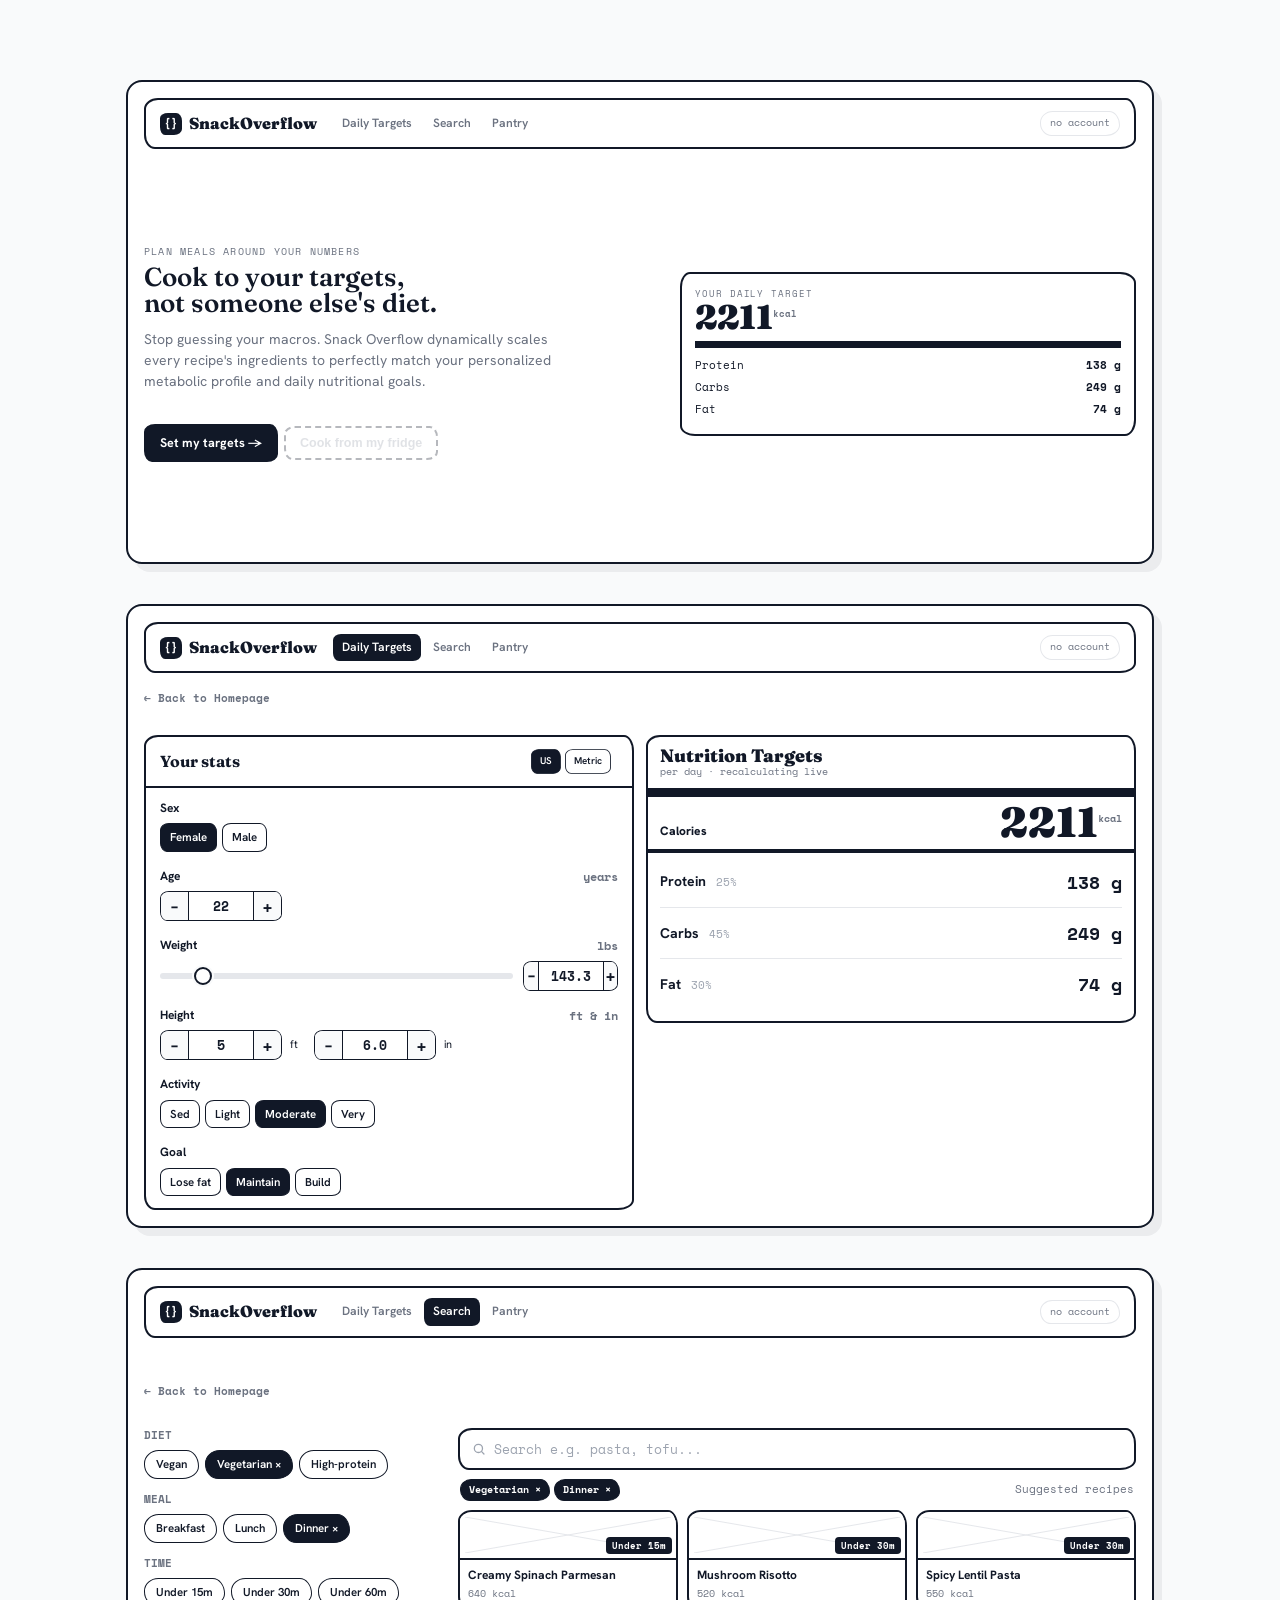
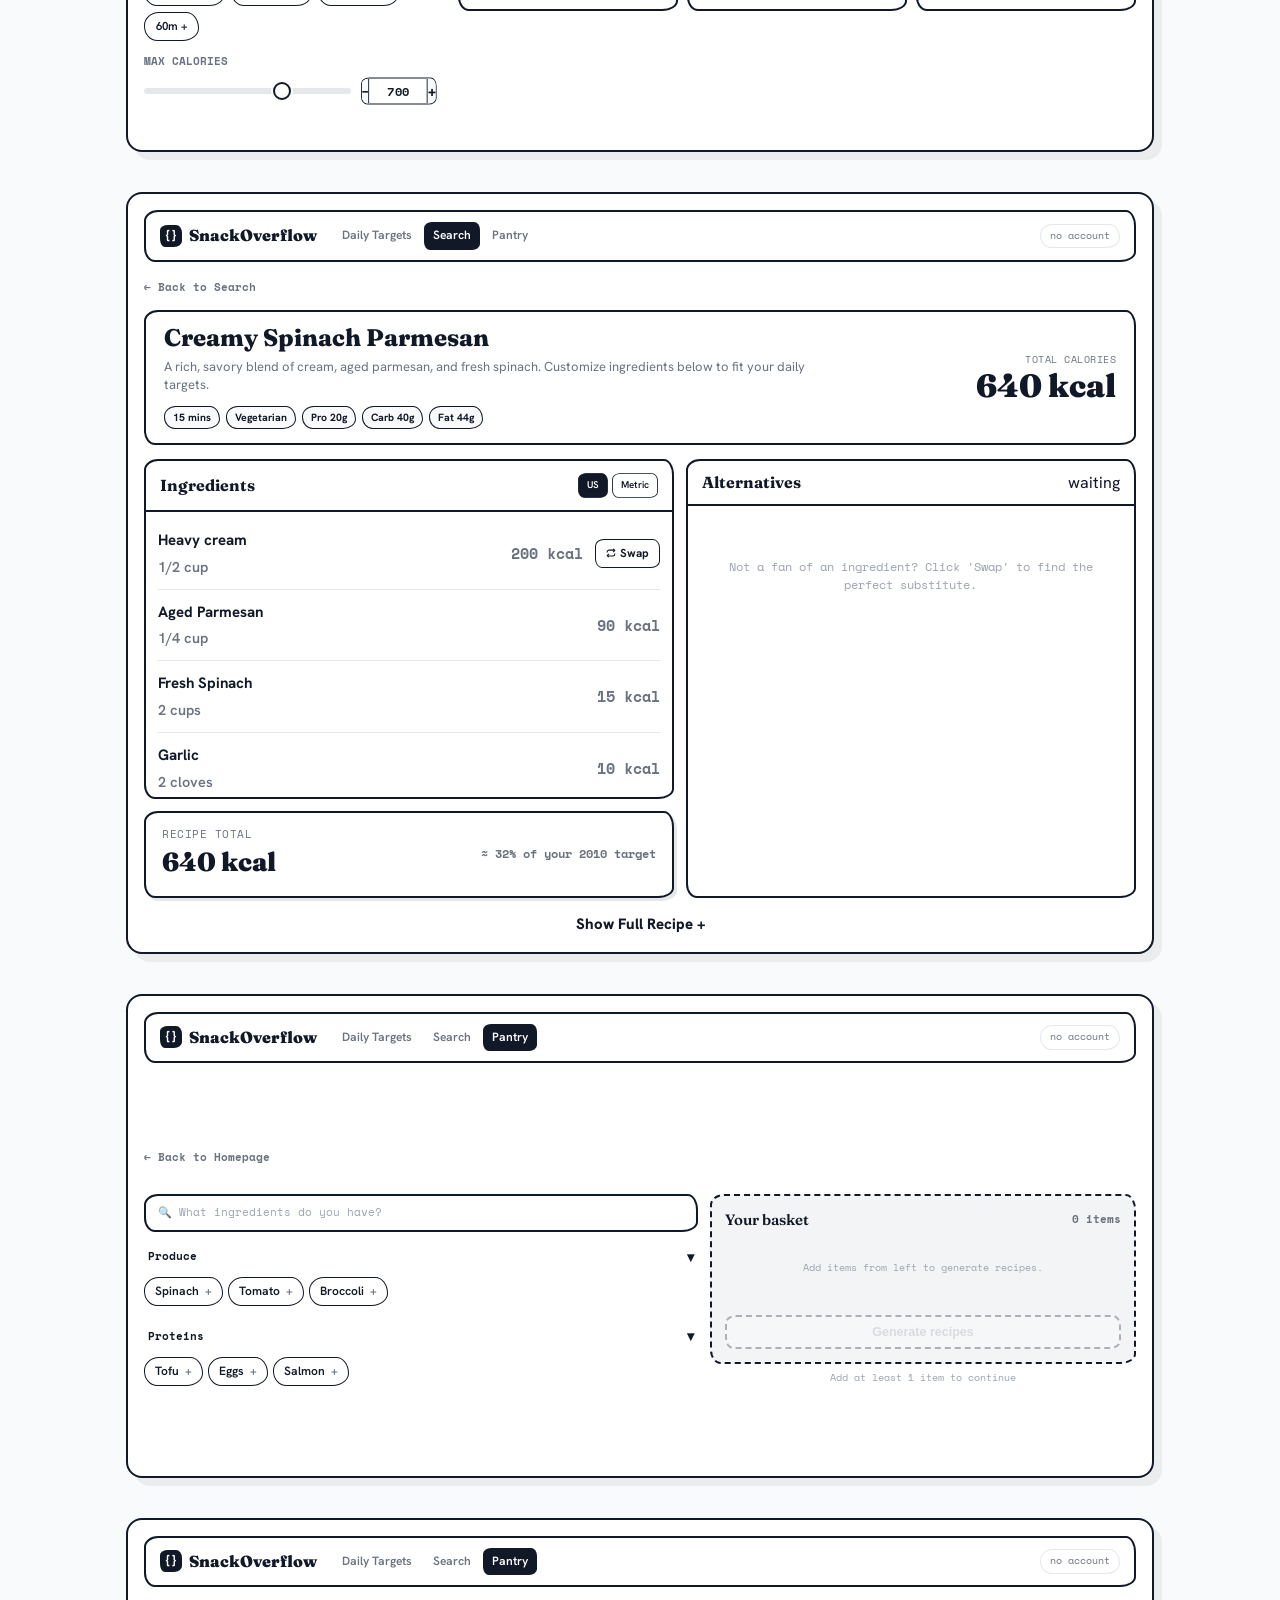
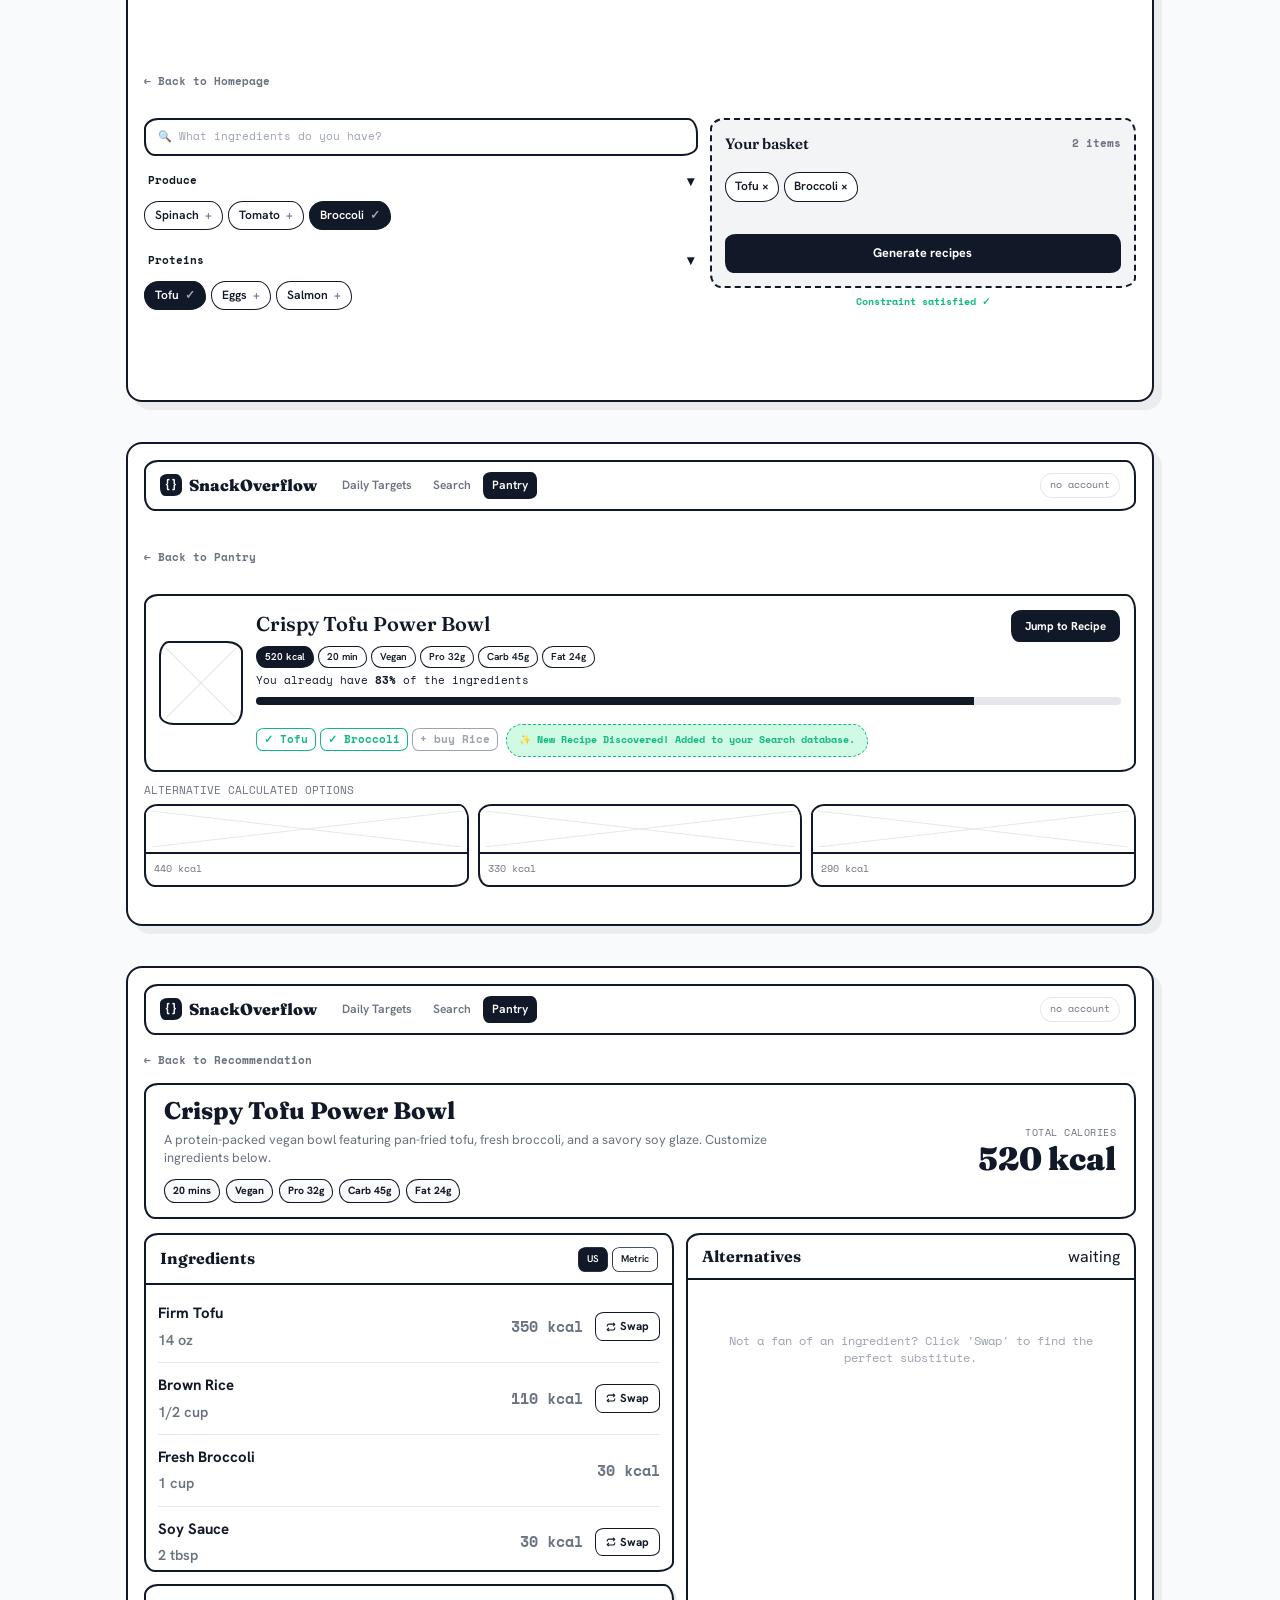
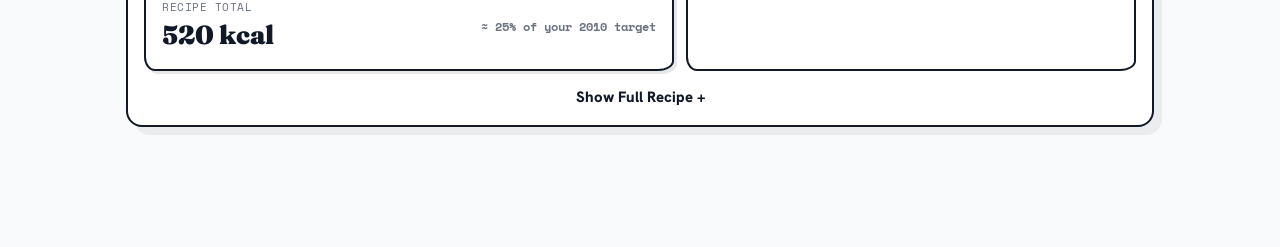
==== commit b4fc3348: "Task 1, 2 and 3 are done." ====
--- a/hi-fi-prototype.html
+++ b/hi-fi-prototype.html
@@ -9,40 +9,32 @@
 <link href="https://fonts.googleapis.com/css2?family=Fraunces:ital,opsz,wght@0,9..144,400..900;1,9..144,400..700&family=Hanken+Grotesk:wght@400;500;600;700;800&family=Space+Mono:wght@400;700&display=swap" rel="stylesheet">
 <style>
   :root{
-    --paper:#FBF9F3; --ink:#26241e; --soft:#6c6557; --soft2:#a59e8e;
-    --hair:#d9d3c5; --fill:#ECE8DE; --fill2:#ddd7c8;
-    --m1:#4a463f; --m2:#857f72; --m3:#b8b1a1;
-    --red:#d6322a; --green:#1f7a4d;
-    --wave:url("data:image/svg+xml,%3Csvg xmlns='http://www.w3.org/2000/svg' width='44' height='8'%3E%3Cpath d='M0 5 q5 -4 11 0 t11 0 t11 0 t11 0' fill='none' stroke='%23bdb6a6' stroke-width='1.4'/%3E%3C/svg%3E");
+    --paper:#F9FAFB; --ink:#111827; --soft:#6B7280; --soft2:#9CA3AF;
+    --hair:#E5E7EB; --fill:#F3F4F6; --fill2:#E5E7EB;
+    --m1:#374151; --m2:#6B7280; --m3:#D1D5DB;
+    --red:#EF4444; --green:#10B981;
+    --wave:url("data:image/svg+xml,%3Csvg xmlns='http://www.w3.org/2000/svg' width='44' height='8'%3E%3Cpath d='M0 5 q5 -4 11 0 t11 0 t11 0 t11 0' fill='none' stroke='%23E5E7EB' stroke-width='1.4'/%3E%3C/svg%3E");
     --w1:14px 10px 16px 11px/11px 16px 10px 14px;
     --w2:10px 16px 11px 15px/15px 11px 16px 10px;
     --wp:20px 17px 22px 18px/18px 22px 17px 20px;
   }
   *{box-sizing:border-box;margin:0;padding:0}
   body{font-family:'Hanken Grotesk',sans-serif;color:var(--ink);background:var(--paper);
-    background-image:radial-gradient(#e7e1d3 1px,transparent 1px);background-size:24px 24px;line-height:1.45;padding:0 0 80px; scroll-behavior: smooth;}
+    line-height:1.45;padding:40px 0 80px; scroll-behavior: smooth;}
   .mono{font-family:'Space Mono',monospace}
   .wrap{max-width:1080px;margin:0 auto;padding:0 26px}
 
-  header.top{text-align:center;padding:48px 0 20px}
-  header.top .k{font-family:'Space Mono',monospace;font-size:12px;letter-spacing:.16em;text-transform:uppercase;color:var(--red);font-weight:700}
-  header.top h1{font-family:'Fraunces',serif;font-weight:600;font-size:clamp(34px,5vw,52px);line-height:1.02;margin:8px 0 8px;font-variation-settings:'opsz' 120,'SOFT' 30,'WONK' 1}
-
-  .frame{margin:54px 0; scroll-margin-top: 40px;}
-  .ftitle{display:flex;align-items:baseline;gap:14px;border-bottom:2px dashed var(--hair);padding-bottom:9px;margin:0 0 18px}
-  .ftitle .num{font-family:'Space Mono',monospace;font-size:13px;font-weight:700;color:#fff;background:var(--green);width:26px;height:26px;border-radius:9px 7px 9px 6px/6px 9px 7px 9px;display:grid;place-items:center;flex:none}
-  .ftitle h2{font-family:'Fraunces',serif;font-weight:600;font-size:24px}
-  .ftitle .task{font-family:'Space Mono',monospace;font-size:12px;color:var(--soft);margin-left:auto}
-
-  .device{position:relative;background:#fff;border:2.5px solid var(--ink);border-radius:16px; box-shadow: 8px 8px 0 rgba(38,36,30,0.06);}
+  .frame{margin:40px 0; scroll-margin-top: 40px;}
+
+  .device{position:relative;background:#fff;border:2.5px solid var(--ink);border-radius:16px; box-shadow: 8px 8px 0 rgba(17,24,39,0.06);}
   .pad{padding:16px;min-height:480px;display:flex;flex-direction:column}
   .pad>.nav+*{margin-top:auto}
   .pad>:last-child{margin-bottom:auto}
 
   .imgph{position:relative;background:#fff;border:2px solid var(--ink);border-radius:var(--w2)}
   .imgph::before,.imgph::after{content:"";position:absolute;inset:5px}
-  .imgph::before{background:linear-gradient(to top right,transparent calc(50% - 1px),var(--soft2) 50%,transparent calc(50% + 1px))}
-  .imgph::after{background:linear-gradient(to bottom right,transparent calc(50% - 1px),var(--soft2) 50%,transparent calc(50% + 1px))}
+  .imgph::before{background:linear-gradient(to top right,transparent calc(50% - 1px),var(--fill2) 50%,transparent calc(50% + 1px))}
+  .imgph::after{background:linear-gradient(to bottom right,transparent calc(50% - 1px),var(--fill2) 50%,transparent calc(50% + 1px))}
 
   .nav{display:flex;align-items:center;gap:16px;padding:10px 14px;border:2px solid var(--ink);border-radius:var(--w1);background:#fff;margin-bottom:12px}
   .nav .logo{font-family:'Fraunces',serif;font-weight:900;font-size:16px;display:flex;align-items:center;gap:7px}
@@ -50,33 +42,33 @@
   .nav .tabs{display:flex;gap:3px}
   .nav .t{font-size:12px;font-weight:600;color:var(--soft);padding:5px 9px;border-radius:8px 6px 8px 6px/6px 8px 6px 8px; text-decoration:none;}
   .nav .t.on{background:var(--ink);color:#fff}
-  .nav .acct{margin-left:auto;font-family:'Space Mono',monospace;font-size:10px;border:1.8px solid var(--soft2);color:var(--soft);padding:4px 9px;border-radius:var(--wp)}
+  .nav .acct{margin-left:auto;font-family:'Space Mono',monospace;font-size:10px;border:1.8px solid var(--hair);color:var(--soft);padding:4px 9px;border-radius:var(--wp)}
 
   .r-head-container { margin-bottom:14px; }
-  .r-back { font-family:'Space Mono',monospace; font-size:11px; font-weight:700; color:var(--soft); cursor:pointer; display:inline-block; margin-bottom:10px; text-decoration:none;}
+  .r-back { font-family:'Space Mono',monospace; font-size:11px; font-weight:700; color:var(--soft); cursor:pointer; display:inline-block; margin-bottom:10px; text-decoration:none; padding:4px 0;}
+  .r-back:hover { color:var(--ink); }
   .r-head { border:2.5px solid var(--ink); border-radius:var(--w1); background:#fff; padding:14px 18px; display:flex; justify-content:space-between; align-items:center; }
   .r-head .r-info { max-width:70%; }
-  .r-head h3 { font-family:'Fraunces',serif; font-weight:800; font-size:24px; line-height:1; margin-bottom:6px; }
-  .r-head .r-desc { font-size:12.5px; color:var(--soft); margin-bottom:10px; line-height:1.3; }
-  .r-head .r-tags { display:flex; gap:6px; }
-  .r-head .r-tag { font-size:10px; font-weight:700; border:1.5px solid var(--ink); border-radius:var(--wp); padding:3px 8px; background:var(--fill); display:inline-block; }
+  .r-head h3 { font-family:'Fraunces',serif; font-weight:800; font-size:24px; line-height:1; margin-bottom:8px; }
+  .r-head .r-desc { font-size:13px; color:var(--soft); margin-bottom:12px; line-height:1.4; }
+  .r-head .r-tags { display:flex; gap:6px; flex-wrap: wrap; }
+  .r-head .r-tag { font-size:10.5px; font-weight:700; border:1.5px solid var(--ink); border-radius:var(--wp); padding:3px 8px; background:var(--paper); display:inline-block; }
   .r-head .r-cal-box { text-align:right; }
   .r-head .r-cal-lbl { font-family:'Space Mono',monospace; font-size:10px; color:var(--soft); text-transform:uppercase; letter-spacing:0.05em; margin-bottom:2px; }
-  .r-head .r-cal-val { font-family:'Fraunces',serif; font-weight:900; font-size:32px; line-height:1; color:var(--ink); }
+  .r-head .r-cal-val { font-family:'Fraunces',serif; font-weight:900; font-size:32px; line-height:1; color:var(--ink); transition: color 0.3s;}
 
   .cols{display:flex;gap:12px}.col{flex:1}
   .panel{border:2px solid var(--ink);border-radius:var(--w1);background:#fff;overflow:hidden; display:flex; flex-direction:column}
-  .panel-h{display:flex;justify-content:space-between;align-items:center;padding:9px 12px;border-bottom:2px solid var(--ink)}
-  .panel-h b{font-family:'Fraunces',serif;font-weight:600;font-size:15px}
-  .panel-b{padding:12px; flex-grow:1}
+  .panel-h{display:flex;justify-content:space-between;align-items:center;padding:10px 14px;border-bottom:2px solid var(--ink)}
+  .panel-h b{font-family:'Fraunces',serif;font-weight:700;font-size:16px}
+  .panel-b{padding:12px 14px; flex-grow:1}
 
   .lab{font-size:12px;font-weight:700;display:flex;justify-content:space-between;margin-bottom:6px; align-items:flex-end}
   .lab .v{font-family:'Space Mono',monospace;color:var(--soft)}
   
-  /* Error Validation Classes */
   .field{margin-bottom:16px; position:relative;}
   .err-msg { display:none; color:var(--red); font-family:'Space Mono',monospace; font-size:10px; margin-top:4px; position:absolute; bottom:-14px; left:0;}
-  .has-error .stepper { border-color:var(--red) !important; background-color:#fffafa !important;}
+  .has-error .stepper { border-color:var(--red) !important; background-color:#FEF2F2 !important;}
   .has-error input { color:var(--red) !important; }
   .has-error .err-msg { display:block; }
   
@@ -102,7 +94,7 @@
   .stepper i.plus { border-right:none; }
   
   .slider-row { display:flex; gap:10px; align-items:center; position:relative;}
-  .interactive-slider { -webkit-appearance:none; width:100%; height:6px; background:var(--fill2); border-radius:4px; outline:none; }
+  .interactive-slider { -webkit-appearance:none; width:100%; height:6px; background:var(--hair); border-radius:4px; outline:none; }
   .interactive-slider::-webkit-slider-thumb { -webkit-appearance:none; appearance:none; width:18px; height:18px; border:2.2px solid var(--ink); border-radius:50%; background:#fff; cursor:pointer; box-shadow:0 0 0 2px var(--paper) }
   .interactive-slider:active::-webkit-slider-thumb { background:var(--fill2); }
 
@@ -146,13 +138,12 @@
   .chip.on{background:var(--ink);color:#fff}
   
   .searchbar{display:flex;align-items:center;gap:8px;border:2px solid var(--ink);border-radius:var(--w1);padding:9px 12px;background:#fff;font-size:13px;color:var(--soft2)}
-  .searchbar input {border:none; outline:none; font-family:'Space Mono', monospace; font-size:13px; color:var(--ink); width:100%;}
+  .searchbar input {border:none; outline:none; font-family:'Space Mono', monospace; font-size:13px; color:var(--ink); width:100%; background:transparent;}
   .searchbar input::placeholder {color:var(--soft2);}
 
   .resbar{display:flex;justify-content:space-between;align-items:center;margin:9px 2px;font-family:'Space Mono',monospace;font-size:11px;color:var(--soft)}
   .resbar b{color:var(--ink)}
 
-  /* Frame 3 Recipe Scroll Affordance */
   .recipe-grid-container { max-height: 154px; overflow-y: auto; scrollbar-width: none; padding-bottom:10px; }
   .recipe-grid-container::-webkit-scrollbar { display: none; }
   .cards{display:grid;grid-template-columns:repeat(3,1fr);gap:9px}
@@ -165,31 +156,33 @@
   .card .cc .name {font-size:12px; font-weight:700; white-space: nowrap; overflow: hidden; text-overflow: ellipsis; line-height:1.2; margin-bottom:4px;}
   .card .cc .k{font-family:'Space Mono',monospace;font-size:10px;color:var(--soft);}
 
-  .scroll-panel { max-height: 145px; overflow-y: auto; -ms-overflow-style: none; scrollbar-width: none; }
+  .scroll-panel { max-height: 285px; overflow-y: auto; -ms-overflow-style: none; scrollbar-width: none; }
   .scroll-panel::-webkit-scrollbar { display: none; }
 
-  .ing{display:flex;align-items:center;gap:10px;padding:8px 0;border-bottom:1.5px solid var(--hair);font-size:13px}
-  .ing .nm{flex:1;font-weight:600}
-  .ing .nm small{display:block;font-weight:400;color:var(--soft);font-size:11px}
-  .ing .kc{font-family:'Space Mono',monospace;font-size:11.5px;color:var(--soft)}
-  .swap{font-size:11px;font-weight:700;border:1.8px solid var(--ink);border-radius:9px 7px 9px 7px/7px 9px 7px 9px;padding:4px 9px;background:#fff;cursor:pointer;user-select:none;display:inline-flex;align-items:center;gap:4px}
+  .ing{display:flex;align-items:center;gap:12px;padding:12px 0;border-bottom:1.5px solid var(--hair);font-size:15px}
+  .ing .nm{flex:1;font-weight:700;}
+  .ing .nm small{display:block;font-weight:600;color:var(--soft);font-size:14.5px; margin-top:4px;}
+  .ing .kc{font-family:'Space Mono',monospace;font-size:14.5px;font-weight:600;color:var(--soft)}
+  
+  .swap{font-size:11.5px;font-weight:700;border:1.8px solid var(--ink);border-radius:9px 7px 9px 7px/7px 9px 7px 9px;padding:5px 10px;background:#fff;cursor:pointer;user-select:none;display:inline-flex;align-items:center;gap:4px}
   .swap.selected-active{background:var(--ink);color:#fff}
-  
-  .totalbar{display:flex;justify-content:space-between;align-items:center;margin-top:12px;padding:12px 14px;background:#fff;border:2.5px solid var(--ink);border-radius:var(--w1);box-shadow:3px 3px 0 var(--soft2)}
-  .totalbar .t1{font-family:'Space Mono',monospace;font-size:10px;color:var(--soft);text-transform:uppercase;letter-spacing:0.05em;margin-bottom:2px}
-  .totalbar .t2{font-family:'Fraunces',serif;font-weight:900;font-size:24px;color:var(--ink)}
-  .totalbar .d{font-family:'Space Mono',monospace;font-size:11px;font-weight:700;color:var(--soft)}
-  
-  @keyframes flashSuccess { 0% { background-color: var(--paper); } 50% { background-color: #d1ebd8; } 100% { background-color: var(--paper); } }
-  .flash-animate { animation: flashSuccess 1.5s ease-out; }
-
-  .alt{display:flex;align-items:center;gap:9px;padding:9px;border:1.8px solid var(--ink);border-radius:var(--w2);margin-bottom:7px;font-size:12.5px;cursor:pointer}
-  .alt .bullet{width:18px;height:18px;flex:none;border:2px solid var(--soft2);border-radius:50%;background:var(--paper);position:relative;transition:all 0.1s;}
+  .swap.inactive { cursor: default; }
+  
+  .totalbar{display:flex;justify-content:space-between;align-items:center;margin-top:12px;padding:14px 16px;background:#fff;border:2.5px solid var(--ink);border-radius:var(--w1);box-shadow:3px 3px 0 rgba(17,24,39,0.1); transition: 0.3s;}
+  .totalbar .t1{font-family:'Space Mono',monospace;font-size:10.5px;color:var(--soft);text-transform:uppercase;letter-spacing:0.05em;margin-bottom:2px}
+  .totalbar .t2{font-family:'Fraunces',serif;font-weight:900;font-size:26px;color:var(--ink); transition: 0.3s;}
+  .totalbar .d{font-family:'Space Mono',monospace;font-size:11.5px;font-weight:700;color:var(--soft)}
+  
+  @keyframes flashSuccess { 0% { background-color: var(--paper); } 50% { background-color: #D1FAE5; } 100% { background-color: var(--paper); } }
+  .flash-animate { animation: flashSuccess 1.0s ease-out; }
+
+  .alt{display:flex;align-items:center;gap:9px;padding:9px 12px;border:1.8px solid var(--ink);border-radius:var(--w2);margin-bottom:8px;font-size:13px;cursor:pointer}
+  .alt .bullet{width:16px;height:16px;flex:none;border:2px solid var(--soft2);border-radius:50%;background:transparent;position:relative;transition:all 0.1s; display:flex; align-items:center; justify-content:center;}
   .alt:hover .bullet{border-color:var(--soft);}
-  .alt.highlighted-choice .bullet{border-color:var(--ink);background:#fff;}
-  .alt.highlighted-choice .bullet::after{content:"";position:absolute;inset:3px;background:var(--ink);border-radius:50%;}
-  .alt .nm{flex:1;font-weight:600}
-  .alt .nm small{margin-left:7px;font-weight:400;font-size:11px;color:var(--soft)}
+  .alt.highlighted-choice .bullet{border-color:var(--ink);}
+  .alt.highlighted-choice .bullet::after{content:"";width:8px; height:8px; background:var(--ink);border-radius:50%;}
+  .alt .nm{flex:1;font-weight:700}
+  .alt .nm small{margin-left:7px;font-weight:500;font-size:12.5px;color:var(--soft)}
   .alt .d{font-family:'Space Mono',monospace;font-weight:700}
   .alt.highlighted-choice{border-color:var(--ink);background:var(--fill);box-shadow:0 0 0 1px var(--ink)}
 
@@ -219,27 +212,35 @@
   .meter{height:8px;background:var(--fill2);border-radius:5px;overflow:hidden;margin:8px 0 7px}
   .meter i{display:block;height:100%;width:83%;background:var(--ink)}
   .have{font-family:'Space Mono',monospace;font-size:10.5px;font-weight:700;border:1.8px solid;border-radius:8px 6px 8px 6px/6px 8px 6px 8px;padding:3px 7px;margin:0 4px 4px 0;display:inline-block}
-  .have.y{border-color:#1f7a4d;color:#1f7a4d}.have.n{border-color:var(--soft2);color:var(--soft2)}
-
-  .show-full-recipe{text-align:center;font-weight:800;font-size:15px;margin-top:16px;cursor:pointer;display:block;color:var(--ink)}
+  .have.y{border-color:var(--green);color:var(--green)}.have.n{border-color:var(--soft2);color:var(--soft2)}
+
+  .show-full-recipe{text-align:center;font-weight:800;font-size:15px;margin-top:16px;cursor:pointer;display:block;color:var(--ink); text-decoration:none;}
+  
+  .discovery-badge { background: #D1FAE5; color: var(--green); padding: 8px 12px; border-radius: var(--wp); border: 1.5px dashed var(--green); font-family: 'Space Mono', monospace; font-size: 10px; font-weight: 700; display: inline-block; margin-top: 12px; }
+  
+  .expanded-recipe-container { display:none; border-top: 2.5px dashed var(--ink); margin-top: 24px; padding-top: 24px; }
+  .recipe-section-title { font-family:'Fraunces',serif; font-size: 20px; margin: 24px 0 12px; border-bottom: 2px solid var(--ink); padding-bottom: 6px; font-weight:800; }
+  
+  .fr-ing { display: flex; justify-content: space-between; padding: 14px 0; border-bottom: 1.5px solid var(--hair); font-size: 14.5px; }
+  .fr-ing .fr-nm { font-weight: 700; color: var(--ink); }
+  .fr-ing .fr-amt { font-family: 'Space Mono', monospace; color: var(--soft); font-size: 12.5px; }
+
+  /* Expanded Clean Instructions */
+  .step { padding: 20px 0; border-bottom: 1.5px solid var(--hair); display:flex; gap:18px; align-items:flex-start; font-size: 16px; line-height: 1.6; color:var(--ink);}
+  .step b { font-family: 'Space Mono', monospace; font-size: 18px; color: var(--ink); flex:none; margin-top:0px; }
+  .step p {margin:0;}
 </style>
 </head>
 <body class="mode-us">
 <div class="wrap">
-  <header class="top">
-    <div class="k">EECS 3461 · Snack Overflow Walkthrough Framework</div>
-    <h1>System Evolution States</h1>
-  </header>
-  
-  <!-- Frame 1 -->
+  
+  <!-- Frame 1: Landing -->
   <div class="frame" id="frame-1">
-    <div class="ftitle"><span class="num">1</span><h2>Homepage — Landing Experience</h2><span class="task">entry point</span></div>
     <div class="device">
       <div class="pad">
         <div class="nav">
           <div class="logo"><span class="mark">{}</span>SnackOverflow</div>
-          <!-- Active Nav Links -->
-          <div class="tabs"><a href="#frame-2" class="t">Daily Targets</a><a href="#frame-3" class="t">Search</a><a href="#frame-9" class="t">Pantry</a></div>
+          <div class="tabs"><a href="#frame-2" class="t">Daily Targets</a><a href="#frame-3" class="t">Search</a><a href="#frame-5" class="t">Pantry</a></div>
           <span class="acct">no account</span>
         </div>
         <div class="hero">
@@ -264,16 +265,16 @@
     </div>
   </div>
   
-  <!-- Frame 2 -->
+  <!-- Frame 2: Daily Targets -->
   <div class="frame" id="frame-2">
-    <div class="ftitle"><span class="num">2</span><h2>Daily Targets — Metric Recalculation Engine</h2><span class="task">Task 1</span></div>
     <div class="device">
       <div class="pad">
         <div class="nav">
           <div class="logo"><span class="mark">{}</span>SnackOverflow</div>
-          <div class="tabs"><a href="#frame-2" class="t on">Daily Targets</a><a href="#frame-3" class="t">Search</a><a href="#frame-9" class="t">Pantry</a></div>
+          <div class="tabs"><a href="#frame-2" class="t on">Daily Targets</a><a href="#frame-3" class="t">Search</a><a href="#frame-5" class="t">Pantry</a></div>
           <span class="acct">no account</span>
         </div>
+        <div class="r-head-container"><a href="#frame-1" class="r-back">← Back to Homepage</a></div>
         <div class="cols">
           <div class="col">
             <div class="panel">
@@ -377,15 +378,15 @@
     </div>
   </div>
   
-  <!-- Frame 3 (UPDATED) -->
+  <!-- Frame 3: Search -->
   <div class="frame" id="frame-3">
-    <div class="ftitle"><span class="num">3</span><h2>Search — Faceted Filtering Engine</h2><span class="task">Task 2</span></div>
     <div class="device">
       <div class="pad">
       <div class="nav"><div class="logo"><span class="mark">{}</span>SnackOverflow</div>
-      <div class="tabs"><a href="#frame-2" class="t">Daily Targets</a><a href="#frame-3" class="t on">Search</a><a href="#frame-9" class="t">Pantry</a></div>
+      <div class="tabs"><a href="#frame-2" class="t">Daily Targets</a><a href="#frame-3" class="t on">Search</a><a href="#frame-5" class="t">Pantry</a></div>
       <span class="acct">no account</span>
     </div>
+      <div class="r-head-container"><a href="#frame-1" class="r-back">← Back to Homepage</a></div>
       <div class="cols">
         <div class="col" style="flex:.6">
           <div class="facet">
@@ -407,7 +408,6 @@
             </div>
           </div>
           
-          <!-- Max Calorie Interactive Sync Component -->
           <div class="field" style="margin:0">
             <h4 style="font-family:'Space Mono',monospace;font-size:10.5px;text-transform:uppercase;color:var(--soft);margin-bottom:7px">Max calories</h4>
             <div class="slider-row">
@@ -421,7 +421,6 @@
           
         </div>
         <div class="col" style="flex:1.35; display:flex; flex-direction:column;">
-          <!-- Live Search Input -->
           <div class="searchbar">
             <svg width="14" height="14" viewBox="0 0 24 24" fill="none" stroke="currentColor" stroke-width="2.2" stroke-linecap="round" style="vertical-align:-2px;flex:none"><circle cx="11" cy="11" r="7"></circle><line x1="20.5" y1="20.5" x2="16.5" y2="16.5"></line></svg> 
             <input type="text" id="recipe-search-input" placeholder="Search e.g. pasta, tofu...">
@@ -432,7 +431,6 @@
             <span id="search-results-title">Suggested recipes</span>
           </div>
           
-          <!-- Dynamic Scroll Container -->
           <div class="recipe-grid-container">
             <div class="cards" id="dynamic-recipe-grid">
                <!-- Recipes injected here by JS -->
@@ -444,26 +442,25 @@
     </div>
   </div>
   
-  <!-- Frame 4 -->
+  <!-- Frame 4: Spinach Customization -->
   <div class="frame" id="frame-4">
-    <div class="ftitle"><span class="num">4</span><h2>Recipe Customization — Base State (Before Swap Trigger)</h2><span class="task">Task 3.1</span></div>
     <div class="device">
       <div class="pad">
-      <div class="nav"><div class="logo"><span class="mark">{}</span>SnackOverflow</div><div class="tabs"><a href="#frame-2" class="t">Daily Targets</a><a href="#frame-3" class="t on">Search</a><a href="#frame-9" class="t">Pantry</a></div>
+      <div class="nav"><div class="logo"><span class="mark">{}</span>SnackOverflow</div><div class="tabs"><a href="#frame-2" class="t">Daily Targets</a><a href="#frame-3" class="t on">Search</a><a href="#frame-5" class="t">Pantry</a></div>
       <span class="acct">no account</span>
     </div>
       
       <div class="r-head-container">
-        <a href="#frame-3" class="r-back">← Back</a>
+        <a href="#frame-3" class="r-back">← Back to Search</a>
         <div class="r-head">
           <div class="r-info">
             <h3>Creamy Spinach Parmesan</h3>
             <div class="r-desc">A rich, savory blend of cream, aged parmesan, and fresh spinach. Customize ingredients below to fit your daily targets.</div>
-            <div class="r-tags"><span class="r-tag">15 mins</span><span class="r-tag">Vegetarian</span></div>
+            <div class="r-tags"><span class="r-tag">15 mins</span><span class="r-tag">Vegetarian</span><span class="r-tag">Pro 20g</span><span class="r-tag">Carb 40g</span><span class="r-tag">Fat 44g</span></div>
           </div>
           <div class="r-cal-box">
             <div class="r-cal-lbl">Total Calories</div>
-            <div class="r-cal-val">640 kcal</div>
+            <div class="r-cal-val" id="sp-total-cal-top">640 kcal</div>
           </div>
         </div>
       </div>
@@ -479,48 +476,257 @@
               </div>
             </div>
             <div class="panel-b scroll-panel" style="padding:6px 12px 16px;">
-              <div class="ing"><span class="nm">Heavy cream<small class="unit-val" data-us="½ cup" data-metric="120 ml">½ cup</small></span><span class="kc">200 kcal</span><span class="swap"><svg width="10" height="10" viewBox="0 0 24 24" fill="none" stroke="currentColor" stroke-width="2.6"><polyline points="17 2 21 6 17 10"></polyline><path d="M3 11V9a4 4 0 0 1 4-4h14"></path><polyline points="7 22 3 18 7 14"></polyline><path d="M21 13v2a4 4 0 0 1-4 4H3"></path></svg> Swap</span></div>
-              <div class="ing"><span class="nm">Parmesan<small class="unit-val" data-us="¼ cup" data-metric="25 g">¼ cup</small></span><span class="kc">90 kcal</span><span class="swap"><svg width="10" height="10" viewBox="0 0 24 24" fill="none" stroke="currentColor" stroke-width="2.6"><polyline points="17 2 21 6 17 10"></polyline><path d="M3 11V9a4 4 0 0 1 4-4h14"></path><polyline points="7 22 3 18 7 14"></polyline><path d="M21 13v2a4 4 0 0 1-4 4H3"></path></svg> Swap</span></div>
-              <div class="ing" style="border:none"><span class="nm">Spinach<small class="unit-val" data-us="2 cups" data-metric="60 g">2 cups</small></span><span class="kc">15 kcal</span></div>
-              <div class="ing" style="border:none"><span class="nm">Garlic<small class="unit-val" data-us="2 cloves" data-metric="10 g">2 cloves</small></span><span class="kc">10 kcal</span></div>
-            </div>
-          </div>
-          <div class="totalbar"><div><div class="t1">Recipe total</div><div class="t2">640 kcal</div></div><div class="d">≈ 32% of your 2010 target</div></div>
-        </div>
+              <!-- Dynamic Cream Slot -->
+              <div class="ing" id="sp-ing-creamSlot">
+                  <span class="nm" id="sp-active-cream-name">Heavy cream<small class="unit-val" data-us="1/2 cup" data-metric="120 ml">1/2 cup</small></span>
+                  <span class="kc" id="sp-active-cream-cal">200 kcal</span>
+                  <span class="swap" id="sp-btn-cream"><svg width="10" height="10" viewBox="0 0 24 24" fill="none" stroke="currentColor" stroke-width="2.6"><polyline points="17 2 21 6 17 10"></polyline><path d="M3 11V9a4 4 0 0 1 4-4h14"></path><polyline points="7 22 3 18 7 14"></polyline><path d="M21 13v2a4 4 0 0 1-4 4H3"></path></svg> Swap</span>
+              </div>
+              
+              <!-- Minor Complete Ingredients -->
+              <div class="ing"><span class="nm">Aged Parmesan<small class="unit-val" data-us="1/4 cup" data-metric="25 g">1/4 cup</small></span><span class="kc">90 kcal</span></div>
+              <div class="ing"><span class="nm">Fresh Spinach<small class="unit-val" data-us="2 cups" data-metric="60 g">2 cups</small></span><span class="kc">15 kcal</span></div>
+              <div class="ing"><span class="nm">Garlic<small class="unit-val" data-us="2 cloves" data-metric="10 g">2 cloves</small></span><span class="kc">10 kcal</span></div>
+              <div class="ing"><span class="nm">Olive Oil<small class="unit-val" data-us="1 tbsp" data-metric="15 ml">1 tbsp</small></span><span class="kc">120 kcal</span><span class="swap inactive"><svg width="10" height="10" viewBox="0 0 24 24" fill="none" stroke="currentColor" stroke-width="2.6"><polyline points="17 2 21 6 17 10"></polyline><path d="M3 11V9a4 4 0 0 1 4-4h14"></path><polyline points="7 22 3 18 7 14"></polyline><path d="M21 13v2a4 4 0 0 1-4 4H3"></path></svg> Swap</span></div>
+              <div class="ing"><span class="nm">Salt<small class="unit-val" data-us="1/2 tsp" data-metric="3 g">1/2 tsp</small></span><span class="kc">0 kcal</span><span class="swap inactive"><svg width="10" height="10" viewBox="0 0 24 24" fill="none" stroke="currentColor" stroke-width="2.6"><polyline points="17 2 21 6 17 10"></polyline><path d="M3 11V9a4 4 0 0 1 4-4h14"></path><polyline points="7 22 3 18 7 14"></polyline><path d="M21 13v2a4 4 0 0 1-4 4H3"></path></svg> Swap</span></div>
+              <div class="ing" style="border:none"><span class="nm">Black Pepper<small class="unit-val" data-us="1/4 tsp" data-metric="1 g">1/4 tsp</small></span><span class="kc">0 kcal</span></div>
+            </div>
+          </div>
+          <div class="totalbar" id="sp-total-bar"><div><div class="t1">Recipe total</div><div class="t2" id="sp-total-cal-bot">640 kcal</div></div><div class="d">≈ <span id="sp-percent">32</span>% of your 2010 target</div></div>
+        </div>
+        
         <div class="col" style="flex:.85">
-          <div class="panel" style="border-width:2.5px; height:100%">
-            <div class="panel-h"><b>Alternatives</b><span class="s">waiting</span></div>
-            <div class="panel-b">
-              <div style="text-align:center; padding:40px 10px; color:var(--soft2); font-family:'Space Mono',monospace; font-size:11px;">Not a fan of an ingredient? Click 'Swap' to find the perfect substitute.</div>
-            </div>
-          </div>
-        </div>
-      </div>
-      <div class="show-full-recipe">Show Full Recipe +</div>
+          <div class="panel" style="border-width:2.5px; height:100%; display:flex; flex-direction:column">
+            <div class="panel-h"><b>Alternatives</b><span class="s" id="sp-alt-status">waiting</span></div>
+            <div class="panel-b scroll-panel" style="flex-grow:1; max-height:285px; padding-bottom:16px;">
+              
+              <!-- Empty State -->
+              <div id="sp-alt-empty" style="text-align:center; padding:40px 10px; color:var(--soft2); font-family:'Space Mono',monospace; font-size:12px;">Not a fan of an ingredient? Click 'Swap' to find the perfect substitute.</div>
+              
+              <!-- Alternatives Container -->
+              <div id="sp-alt-list" style="display:none;">
+                  <div class="alt" data-val="heavy">
+                    <span class="bullet"></span><div class="nm" style="display:flex; flex-direction:column"><span>Heavy cream<small class="unit-val" data-us="1/2 cup" data-metric="120 ml">1/2 cup</small></span><span style="font-size:10px; color:var(--soft2); font-family:'Space Mono'; margin-top:3px">100% TASTE MATCH</span></div><span class="d" id="sp-diff-heavy">-- kcal</span>
+                  </div>
+                  <div class="alt" data-val="coco">
+                    <span class="bullet"></span><div class="nm" style="display:flex; flex-direction:column"><span>Coconut cream<small class="unit-val" data-us="1/2 cup" data-metric="120 ml">1/2 cup</small></span><span style="font-size:10px; color:var(--soft2); font-family:'Space Mono'; margin-top:3px">98% TASTE MATCH</span></div><span class="d" id="sp-diff-coco">- 60 kcal</span>
+                  </div>
+                  <div class="alt" data-val="cash">
+                    <span class="bullet"></span><div class="nm" style="display:flex; flex-direction:column"><span>Cashew cream<small class="unit-val" data-us="1/2 cup" data-metric="120 ml">1/2 cup</small></span><span style="font-size:10px; color:var(--soft2); font-family:'Space Mono'; margin-top:3px">95% TASTE MATCH</span></div><span class="d" id="sp-diff-cash">- 80 kcal</span>
+                  </div>
+                  <div class="alt" data-val="oat" style="margin:0">
+                    <span class="bullet"></span><div class="nm" style="display:flex; flex-direction:column"><span>Oat cream<small class="unit-val" data-us="1/2 cup" data-metric="120 ml">1/2 cup</small></span><span style="font-size:10px; color:var(--soft2); font-family:'Space Mono'; margin-top:3px">85% TASTE MATCH</span></div><span class="d" id="sp-diff-oat">- 110 kcal</span>
+                  </div>
+              </div>
+
+            </div>
+            
+            <div id="sp-confirm-box" style="padding:12px; border-top:2px dashed var(--hair); text-align:right; background:var(--paper); z-index:2; display:none;">
+              <button class="btnsk fill" id="sp-btn-confirm" disabled>Confirm Swap</button>
+            </div>
+          </div>
+        </div>
+      </div>
+      
+      <a href="#!" id="sp-trigger-recipe" class="show-full-recipe">Show Full Recipe +</a>
+
+      <!-- Expanded Full Recipe View (Inline Stacked) -->
+      <div id="sp-expanded-recipe" class="expanded-recipe-container">
+          <div class="imgph" style="height: 200px; border-radius:var(--w1); border:2px solid var(--ink); background:#ece8de; display:grid; place-items:center; color:var(--soft2); font-family:'Space Mono', monospace; font-size:12px; margin-bottom:24px;">
+            [ Creamy Spinach Image Placeholder ]
+          </div>
+          
+          <h3 style="font-family:'Fraunces',serif; font-weight:800; font-size:28px; line-height:1; margin-bottom:8px;">Recipe Cooking Instructions</h3>
+          <div style="display:flex; gap:10px; font-family:'Space Mono',monospace; font-size:13px; color:var(--soft); margin-bottom: 24px;">
+            <span><b style="color:var(--ink)">Prep:</b> 5 mins</span> | <span><b style="color:var(--ink)">Cook:</b> 10 mins</span>
+          </div>
+
+          <h4 class="recipe-section-title">Ingredients</h4>
+          <div id="sp-view-ing" style="margin-bottom: 32px;">
+             <div class="fr-ing">
+               <span class="fr-nm" id="sp-final-cream-name">Heavy cream</span>
+               <span class="fr-amt unit-val" id="sp-final-cream-amt" data-us="1/2 cup" data-metric="120 ml">1/2 cup</span>
+             </div>
+             <div class="fr-ing">
+               <span class="fr-nm">Aged Parmesan</span>
+               <span class="fr-amt unit-val" data-us="1/4 cup" data-metric="25 g">1/4 cup</span>
+             </div>
+             <div class="fr-ing">
+               <span class="fr-nm">Fresh Spinach</span>
+               <span class="fr-amt unit-val" data-us="2 cups" data-metric="60 g">2 cups</span>
+             </div>
+             <div class="fr-ing">
+               <span class="fr-nm">Garlic</span>
+               <span class="fr-amt unit-val" data-us="2 cloves" data-metric="10 g">2 cloves</span>
+             </div>
+             <div class="fr-ing">
+               <span class="fr-nm">Olive Oil</span>
+               <span class="fr-amt unit-val" data-us="1 tbsp" data-metric="15 ml">1 tbsp</span>
+             </div>
+             <div class="fr-ing">
+               <span class="fr-nm">Salt</span>
+               <span class="fr-amt unit-val" data-us="1/2 tsp" data-metric="3 g">1/2 tsp</span>
+             </div>
+             <div class="fr-ing" style="border:none">
+               <span class="fr-nm">Black Pepper</span>
+               <span class="fr-amt unit-val" data-us="1/4 tsp" data-metric="1 g">1/4 tsp</span>
+             </div>
+          </div>
+          
+          <h4 class="recipe-section-title">Instructions</h4>
+          <div id="sp-view-ins">
+             <div class="step"><b>1.</b> <p>Mince the garlic and thoroughly wash the spinach.</p></div>
+             <div class="step"><b>2.</b> <p>Heat olive oil in a skillet over medium heat. Sauté garlic for 1 minute until fragrant.</p></div>
+             <div class="step"><b>3.</b> <p>Add spinach and cook until wilted, about 2-3 minutes.</p></div>
+             <div class="step"><b>4.</b> <p>Lower the heat. Stir in your <span id="sp-step-cream-text" style="font-weight:700; color:var(--ink);">heavy cream</span> and simmer for 2 minutes to thicken slightly.</p></div>
+             <div class="step" style="border:none"><b>5.</b> <p>Remove from heat, fold in parmesan until melted, and season with salt and pepper.</p></div>
+          </div>
+      </div>
+
       </div>
     </div>
   </div>
   
-  <!-- Frame 5 -->
-  <div class="frame">
-    <div class="ftitle"><span class="num">5</span><h2>Recipe Customization — Alternatives Revealed (Confirm Disabled)</h2><span class="task">Task 3.2</span></div>
+  <!-- Frame 5: Pantry Empty -->
+  <div class="frame" id="frame-5">
     <div class="device">
       <div class="pad">
-      <div class="nav"><div class="logo"><span class="mark">{}</span>SnackOverflow</div><div class="tabs"><a href="#frame-2" class="t">Daily Targets</a><a href="#frame-3" class="t on">Search</a><a href="#frame-9" class="t">Pantry</a></div>
+      <div class="nav"><div class="logo"><span class="mark">{}</span>SnackOverflow</div><div class="tabs"><a href="#frame-2" class="t">Daily Targets</a><a href="#frame-3" class="t">Search</a><a href="#frame-5" class="t on">Pantry</a></div>
+    <span class="acct">no account</span>
+  </div>
+      <div class="r-head-container"><a href="#frame-1" class="r-back">← Back to Homepage</a></div>
+      <div class="cols">
+        <div class="col" style="flex:1.3">
+          <div class="searchbar" style="margin-bottom:11px"><span class="mono" style="font-size:11px">🔍 What ingredients do you have?</span></div>
+          
+          <div class="shelf">
+            <h4 onclick="this.parentElement.classList.toggle('collapsed')">Produce <span class="chevron">▾</span></h4>
+            <div class="items">
+              <span class="item">Spinach <span class="p">+</span></span><span class="item">Tomato <span class="p">+</span></span><span class="item">Broccoli <span class="p">+</span></span>
+            </div>
+          </div>
+          
+          <div class="shelf" style="margin:0">
+            <h4 onclick="this.parentElement.classList.toggle('collapsed')">Proteins <span class="chevron">▾</span></h4>
+            <div class="items">
+              <span class="item">Tofu <span class="p">+</span></span><span class="item">Eggs <span class="p">+</span></span><span class="item">Salmon<span class="p">+</span></span>
+            </div>
+          </div>
+          
+        </div>
+        <div class="col">
+          <div class="basket"><div class="bh">Your basket <span class="c">0 items</span></div>
+            <div style="flex-grow:1; display:grid; place-items:center; color:var(--soft2); font-family:'Space Mono',monospace; font-size:10px; text-align:center; padding:20px 0">Add items from left to generate recipes.</div>
+            <div class="gen-btn-container">
+              <button class="btnsk fill" style="width:100%" disabled>Generate recipes</button>
+            </div>
+          </div>
+          <div class="ph-note">Add at least 1 item to continue</div>
+        </div>
+      </div>
+      </div>
+    </div>
+  </div>
+
+  <!-- Frame 6: Pantry Constructive -->
+  <div class="frame" id="frame-6">
+    <div class="device">
+      <div class="pad">
+      <div class="nav"><div class="logo"><span class="mark">{}</span>SnackOverflow</div><div class="tabs"><a href="#frame-2" class="t">Daily Targets</a><a href="#frame-3" class="t">Search</a><a href="#frame-5" class="t on">Pantry</a></div>
+    <span class="acct">no account</span>
+  </div>
+      <div class="r-head-container"><a href="#frame-1" class="r-back">← Back to Homepage</a></div>
+      <div class="cols">
+        <div class="col" style="flex:1.3">
+          <div class="searchbar" style="margin-bottom:11px"><span class="mono" style="font-size:11px">🔍 What ingredients do you have?</span></div>
+          
+          <div class="shelf">
+            <h4 onclick="this.parentElement.classList.toggle('collapsed')">Produce <span class="chevron">▾</span></h4>
+            <div class="items">
+              <span class="item">Spinach <span class="p">+</span></span><span class="item">Tomato <span class="p">+</span></span><span class="item on">Broccoli <span class="p">✓</span></span>
+            </div>
+          </div>
+          
+          <div class="shelf" style="margin:0">
+            <h4 onclick="this.parentElement.classList.toggle('collapsed')">Proteins <span class="chevron">▾</span></h4>
+            <div class="items">
+              <span class="item on">Tofu <span class="p">✓</span></span><span class="item">Eggs <span class="p">+</span></span><span class="item">Salmon<span class="p">+</span></span>
+            </div>
+          </div>
+          
+        </div>
+        <div class="col">
+          <div class="basket"><div class="bh">Your basket <span class="c">2 items</span></div>
+            <div style="flex-grow:1; padding-top:10px">
+              <span class="bchip">Tofu ×</span><span class="bchip">Broccoli ×</span>
+            </div>
+            <div class="gen-btn-container">
+              <a href="#frame-7" id="generate-tofu-btn" class="btnsk fill" style="width:100%; display:block; text-decoration:none;">Generate recipes</a>
+            </div>
+          </div>
+          <div class="ph-note" style="color:var(--green); font-weight:700">Constraint satisfied ✓</div>
+        </div>
+      </div>
+      </div>
+    </div>
+  </div>
+  
+  <!-- Frame 7: Rec Engine -->
+  <div class="frame" id="frame-7">
+    <div class="device">
+      <div class="pad">
+      <div class="nav"><div class="logo"><span class="mark">{}</span>SnackOverflow</div><div class="tabs"><a href="#frame-2" class="t">Daily Targets</a><a href="#frame-3" class="t">Search</a><a href="#frame-5" class="t on">Pantry</a></div>
+    <span class="acct">no account</span>
+  </div>
+      <div class="r-head-container"><a href="#frame-6" class="r-back">← Back to Pantry</a></div>
+      <div class="match">
+        
+        <a href="#frame-8" class="btnsk fill" style="position:absolute; top:14px; right:14px; margin:0; padding:6px 12px; font-size:11.5px; text-decoration:none;">Jump to Recipe</a>
+        
+        <div class="mi imgph"></div>
+        <div style="flex:1">
+          <div class="h">Crispy Tofu Power Bowl</div>
+          <div style="margin:5px 0">
+            <span class="chip on" style="font-size:10px;padding:3px 8px">520 kcal</span>
+            <span class="chip" style="font-size:10px;padding:3px 8px">20 min</span>
+            <span class="chip" style="font-size:10px;padding:3px 8px">Vegan</span>
+            <span class="chip" style="font-size:10px;padding:3px 8px">Pro 32g</span>
+            <span class="chip" style="font-size:10px;padding:3px 8px">Carb 45g</span>
+            <span class="chip" style="font-size:10px;padding:3px 8px">Fat 24g</span>
+          </div>
+          <div class="mono" style="font-size:11px">You already have <b>83%</b> of the ingredients</div>
+          <div class="meter"><i></i></div>
+          <span class="have y">✓ Tofu</span><span class="have y">✓ Broccoli</span><span class="have n">+ buy Rice</span>
+          
+          <div class="discovery-badge">✨ New Recipe Discovered! Added to your Search database.</div>
+        </div>
+      </div>
+      <div style="margin-top:11px"><div class="mono" style="font-size:11px;color:var(--soft);margin-bottom:6px">ALTERNATIVE CALCULATED OPTIONS</div>
+        <div class="cards"><div class="card"><div class="im imgph" style="border-radius:0;border:none;border-bottom:2px solid var(--ink)"></div><div class="cc"><div class="ln w80"></div><div class="k">440 kcal</div></div></div><div class="card"><div class="im imgph" style="border-radius:0;border:none;border-bottom:2px solid var(--ink)"></div><div class="cc"><div class="ln w80"></div><div class="k">330 kcal</div></div></div><div class="card"><div class="im imgph" style="border-radius:0;border:none;border-bottom:2px solid var(--ink)"></div><div class="cc"><div class="ln w80"></div><div class="k">290 kcal</div></div></div></div>
+      </div>
+      </div>
+    </div>
+  </div>
+
+  <!-- Frame 8: Tofu Customization -->
+  <div class="frame" id="frame-8">
+    <div class="device">
+      <div class="pad">
+      <div class="nav"><div class="logo"><span class="mark">{}</span>SnackOverflow</div><div class="tabs"><a href="#frame-2" class="t">Daily Targets</a><a href="#frame-3" class="t">Search</a><a href="#frame-5" class="t on">Pantry</a></div>
       <span class="acct">no account</span>
     </div>
       
       <div class="r-head-container">
-        <a href="#frame-3" class="r-back">← Back</a>
+        <a href="#frame-7" class="r-back">← Back to Recommendation</a>
         <div class="r-head">
           <div class="r-info">
-            <h3>Creamy Spinach Parmesan</h3>
-            <div class="r-desc">A rich, savory blend of cream, aged parmesan, and fresh spinach. Customize ingredients below to fit your daily targets.</div>
-            <div class="r-tags"><span class="r-tag">15 mins</span><span class="r-tag">Vegetarian</span></div>
+            <h3>Crispy Tofu Power Bowl</h3>
+            <div class="r-desc">A protein-packed vegan bowl featuring pan-fried tofu, fresh broccoli, and a savory soy glaze. Customize ingredients below.</div>
+            <div class="r-tags"><span class="r-tag">20 mins</span><span class="r-tag">Vegan</span><span class="r-tag">Pro 32g</span><span class="r-tag">Carb 45g</span><span class="r-tag">Fat 24g</span></div>
           </div>
           <div class="r-cal-box">
             <div class="r-cal-lbl">Total Calories</div>
-            <div class="r-cal-val">640 kcal</div>
+            <div class="r-cal-val" id="tf-total-cal-top">520 kcal</div>
           </div>
         </div>
       </div>
@@ -536,326 +742,112 @@
               </div>
             </div>
             <div class="panel-b scroll-panel" style="padding:6px 12px 16px;">
-              <div class="ing" style="background:var(--paper)"><span class="nm">Heavy cream<small class="unit-val" data-us="½ cup" data-metric="120 ml">½ cup</small></span><span class="kc">200 kcal</span><span class="swap selected-active"><svg width="10" height="10" viewBox="0 0 24 24" fill="none" stroke="currentColor" stroke-width="2.6"><polyline points="17 2 21 6 17 10"></polyline><path d="M3 11V9a4 4 0 0 1 4-4h14"></path><polyline points="7 22 3 18 7 14"></polyline><path d="M21 13v2a4 4 0 0 1-4 4H3"></path></svg> Swap</span></div>
-              <div class="ing"><span class="nm">Parmesan<small class="unit-val" data-us="¼ cup" data-metric="25 g">¼ cup</small></span><span class="kc">90 kcal</span><span class="swap"><svg width="10" height="10" viewBox="0 0 24 24" fill="none" stroke="currentColor" stroke-width="2.6"><polyline points="17 2 21 6 17 10"></polyline><path d="M3 11V9a4 4 0 0 1 4-4h14"></path><polyline points="7 22 3 18 7 14"></polyline><path d="M21 13v2a4 4 0 0 1-4 4H3"></path></svg> Swap</span></div>
-              <div class="ing" style="border:none"><span class="nm">Spinach<small class="unit-val" data-us="2 cups" data-metric="60 g">2 cups</small></span><span class="kc">15 kcal</span></div>
-              <div class="ing" style="border:none"><span class="nm">Garlic<small class="unit-val" data-us="2 cloves" data-metric="10 g">2 cloves</small></span><span class="kc">10 kcal</span></div>
-            </div>
-          </div>
-          <div class="totalbar"><div><div class="t1">Recipe total</div><div class="t2">640 kcal</div></div><div class="d">≈ 32% of your 2010 target</div></div>
-        </div>
+              
+              <div class="ing"><span class="nm">Firm Tofu<small class="unit-val" data-us="14 oz" data-metric="400 g">14 oz</small></span><span class="kc">350 kcal</span><span class="swap inactive"><svg width="10" height="10" viewBox="0 0 24 24" fill="none" stroke="currentColor" stroke-width="2.6"><polyline points="17 2 21 6 17 10"></polyline><path d="M3 11V9a4 4 0 0 1 4-4h14"></path><polyline points="7 22 3 18 7 14"></polyline><path d="M21 13v2a4 4 0 0 1-4 4H3"></path></svg> Swap</span></div>
+              
+              <!-- Dynamic Rice Slot -->
+              <div class="ing" id="tf-ing-riceSlot">
+                  <span class="nm" id="tf-active-rice-name">Brown Rice<small class="unit-val" data-us="1/2 cup" data-metric="100 g">1/2 cup</small></span>
+                  <span class="kc" id="tf-active-rice-cal">110 kcal</span>
+                  <span class="swap" id="tf-btn-rice"><svg width="10" height="10" viewBox="0 0 24 24" fill="none" stroke="currentColor" stroke-width="2.6"><polyline points="17 2 21 6 17 10"></polyline><path d="M3 11V9a4 4 0 0 1 4-4h14"></path><polyline points="7 22 3 18 7 14"></polyline><path d="M21 13v2a4 4 0 0 1-4 4H3"></path></svg> Swap</span>
+              </div>
+              
+              <!-- Minor Complete Ingredients -->
+              <div class="ing"><span class="nm">Fresh Broccoli<small class="unit-val" data-us="1 cup" data-metric="90 g">1 cup</small></span><span class="kc">30 kcal</span></div>
+              <div class="ing"><span class="nm">Soy Sauce<small class="unit-val" data-us="2 tbsp" data-metric="30 ml">2 tbsp</small></span><span class="kc">30 kcal</span><span class="swap inactive"><svg width="10" height="10" viewBox="0 0 24 24" fill="none" stroke="currentColor" stroke-width="2.6"><polyline points="17 2 21 6 17 10"></polyline><path d="M3 11V9a4 4 0 0 1 4-4h14"></path><polyline points="7 22 3 18 7 14"></polyline><path d="M21 13v2a4 4 0 0 1-4 4H3"></path></svg> Swap</span></div>
+              <div class="ing"><span class="nm">Sesame Oil<small class="unit-val" data-us="1 tbsp" data-metric="15 ml">1 tbsp</small></span><span class="kc">120 kcal</span></div>
+              <div class="ing"><span class="nm">Fresh Ginger<small class="unit-val" data-us="1 tsp" data-metric="5 g">1 tsp</small></span><span class="kc">0 kcal</span></div>
+              <div class="ing" style="border:none"><span class="nm">Fresh Garlic<small class="unit-val" data-us="1 tsp" data-metric="5 g">1 tsp</small></span><span class="kc">0 kcal</span></div>
+            </div>
+          </div>
+          <div class="totalbar" id="tf-total-bar"><div><div class="t1">Recipe total</div><div class="t2" id="tf-total-cal-bot">520 kcal</div></div><div class="d">≈ <span id="tf-percent">25</span>% of your 2010 target</div></div>
+        </div>
+        
         <div class="col" style="flex:.85">
           <div class="panel" style="border-width:2.5px; height:100%; display:flex; flex-direction:column">
-            <div class="panel-h"><b>Swap "Heavy cream"</b><span class="s">select alternative</span></div>
-            <div class="panel-b scroll-panel" style="flex-grow:1; max-height:165px; padding-bottom:16px;">
+            <div class="panel-h"><b>Alternatives</b><span class="s" id="tf-alt-status">waiting</span></div>
+            <div class="panel-b scroll-panel" style="flex-grow:1; max-height:285px; padding-bottom:16px;">
               
-              <div class="alt">
-                <span class="bullet"></span>
-                <div class="nm" style="display:flex; flex-direction:column">
-                  <span>Coconut cream<small class="unit-val" data-us="½ cup" data-metric="120 ml">½ cup</small></span>
-                  <span style="font-size:9px; color:var(--soft2); font-family:'Space Mono'; margin-top:2px">98% TASTE MATCH</span>
-                </div>
-                <span class="d" style="color:#1f7a4d">▼ 60 kcal</span>
+              <!-- Empty State -->
+              <div id="tf-alt-empty" style="text-align:center; padding:40px 10px; color:var(--soft2); font-family:'Space Mono',monospace; font-size:12px;">Not a fan of an ingredient? Click 'Swap' to find the perfect substitute.</div>
+              
+              <!-- Alternatives Container -->
+              <div id="tf-alt-list" style="display:none;">
+                  <div class="alt" data-val="rice">
+                    <span class="bullet"></span><div class="nm" style="display:flex; flex-direction:column"><span>Brown Rice<small class="unit-val" data-us="1/2 cup" data-metric="100 g">1/2 cup</small></span><span style="font-size:10px; color:var(--soft2); font-family:'Space Mono'; margin-top:3px">100% TEXTURE MATCH</span></div><span class="d" id="tf-diff-rice">-- kcal</span>
+                  </div>
+                  <div class="alt" data-val="quinoa">
+                    <span class="bullet"></span><div class="nm" style="display:flex; flex-direction:column"><span>Quinoa<small class="unit-val" data-us="1/2 cup" data-metric="90 g">1/2 cup</small></span><span style="font-size:10px; color:var(--soft2); font-family:'Space Mono'; margin-top:3px">90% TEXTURE MATCH</span></div><span class="d" id="tf-diff-quinoa">+ 10 kcal</span>
+                  </div>
+                  <div class="alt" data-val="cauli" style="margin:0">
+                    <span class="bullet"></span><div class="nm" style="display:flex; flex-direction:column"><span>Cauliflower Rice<small class="unit-val" data-us="1 cup" data-metric="110 g">1 cup</small></span><span style="font-size:10px; color:var(--soft2); font-family:'Space Mono'; margin-top:3px">80% TEXTURE MATCH</span></div><span class="d" id="tf-diff-cauli">- 85 kcal</span>
+                  </div>
               </div>
-              
-              <div class="alt">
-                <span class="bullet"></span>
-                <div class="nm" style="display:flex; flex-direction:column">
-                  <span>Cashew cream<small class="unit-val" data-us="½ cup" data-metric="120 ml">½ cup</small></span>
-                  <span style="font-size:9px; color:var(--soft2); font-family:'Space Mono'; margin-top:2px">95% TASTE MATCH</span>
-                </div>
-                <span class="d" style="color:#1f7a4d">▼ 80 kcal</span>
-              </div>
-              
-              <div class="alt" style="margin:0">
-                <span class="bullet"></span>
-                <div class="nm" style="display:flex; flex-direction:column">
-                  <span>Oat cream<small class="unit-val" data-us="½ cup" data-metric="120 ml">½ cup</small></span>
-                  <span style="font-size:9px; color:var(--soft2); font-family:'Space Mono'; margin-top:2px">85% TASTE MATCH</span>
-                </div>
-                <span class="d" style="color:#1f7a4d">▼ 110 kcal</span>
-              </div>
-
-            </div>
-            <div style="padding:12px; border-top:2px dashed var(--hair); text-align:right; background:var(--paper); z-index:2">
-              <button class="btnsk fill" disabled>Confirm Swap</button>
-            </div>
-          </div>
-        </div>
-      </div>
-      <div class="show-full-recipe">Show Full Recipe +</div>
-      </div>
-    </div>
-  </div>
-  
-  <!-- Frame 6 -->
-  <div class="frame">
-    <div class="ftitle"><span class="num">6</span><h2>Recipe Customization — Alternative Selected (Action Accessible)</h2><span class="task">Task 3.3</span></div>
-    <div class="device">
-      <div class="pad">
-      <div class="nav"><div class="logo"><span class="mark">{}</span>SnackOverflow</div><div class="tabs"><a href="#frame-2" class="t">Daily Targets</a><a href="#frame-3" class="t on">Search</a><a href="#frame-9" class="t">Pantry</a></div>
-    <span class="acct">no account</span>
-  </div>
+
+            </div>
+            
+            <div id="tf-confirm-box" style="padding:12px; border-top:2px dashed var(--hair); text-align:right; background:var(--paper); z-index:2; display:none;">
+              <button class="btnsk fill" id="tf-btn-confirm" disabled>Confirm Swap</button>
+            </div>
+          </div>
+        </div>
+      </div>
       
-      <div class="r-head-container">
-        <a href="#frame-3" class="r-back">← Back</a>
-        <div class="r-head">
-          <div class="r-info">
-            <h3>Creamy Spinach Parmesan</h3>
-            <div class="r-desc">A rich, savory blend of cream, aged parmesan, and fresh spinach. Customize ingredients below to fit your daily targets.</div>
-            <div class="r-tags"><span class="r-tag">15 mins</span><span class="r-tag">Vegetarian</span></div>
-          </div>
-          <div class="r-cal-box">
-            <div class="r-cal-lbl">Total Calories</div>
-            <div class="r-cal-val">640 kcal</div>
-          </div>
-        </div>
-      </div>
-
-      <div class="cols">
-        <div class="col">
-          <div class="panel">
-            <div class="panel-h">
-              <b>Ingredients</b>
-              <div class="seg global-unit-toggle" style="transform: scale(0.85); transform-origin: right center; margin: 0;">
-                <span class="on" data-target="us">US</span>
-                <span data-target="metric">Metric</span>
-              </div>
-            </div>
-            <div class="panel-b scroll-panel" style="padding:6px 12px 16px;">
-              <div class="ing" style="background:var(--paper)"><span class="nm">Heavy cream<small class="unit-val" data-us="½ cup" data-metric="120 ml">½ cup</small></span><span class="kc">200 kcal</span><span class="swap selected-active"><svg width="10" height="10" viewBox="0 0 24 24" fill="none" stroke="currentColor" stroke-width="2.6"><polyline points="17 2 21 6 17 10"></polyline><path d="M3 11V9a4 4 0 0 1 4-4h14"></path><polyline points="7 22 3 18 7 14"></polyline><path d="M21 13v2a4 4 0 0 1-4 4H3"></path></svg> Swap</span></div>
-              <div class="ing"><span class="nm">Parmesan<small class="unit-val" data-us="¼ cup" data-metric="25 g">¼ cup</small></span><span class="kc">90 kcal</span><span class="swap"><svg width="10" height="10" viewBox="0 0 24 24" fill="none" stroke="currentColor" stroke-width="2.6"><polyline points="17 2 21 6 17 10"></polyline><path d="M3 11V9a4 4 0 0 1 4-4h14"></path><polyline points="7 22 3 18 7 14"></polyline><path d="M21 13v2a4 4 0 0 1-4 4H3"></path></svg> Swap</span></div>
-              <div class="ing" style="border:none"><span class="nm">Spinach<small class="unit-val" data-us="2 cups" data-metric="60 g">2 cups</small></span><span class="kc">15 kcal</span></div>
-              <div class="ing" style="border:none"><span class="nm">Garlic<small class="unit-val" data-us="2 cloves" data-metric="10 g">2 cloves</small></span><span class="kc">10 kcal</span></div>
-            </div>
-          </div>
-          <div class="totalbar"><div><div class="t1">Recipe total</div><div class="t2" style="color:var(--green)">530 kcal</div></div><div class="d">≈ 26% of your 2010 target</div></div>
-        </div>
-        <div class="col" style="flex:.85">
-          <div class="panel" style="border-width:2.5px; height:100%; display:flex; flex-direction:column">
-            <div class="panel-h"><b>Swap "Heavy cream"</b><span class="s"></span></div>
-            <div class="panel-b scroll-panel" style="flex-grow:1; max-height:165px; padding-bottom:16px;">
-              
-              <div class="alt">
-                <span class="bullet"></span>
-                <div class="nm" style="display:flex; flex-direction:column">
-                  <span>Coconut cream<small class="unit-val" data-us="½ cup" data-metric="120 ml">½ cup</small></span>
-                  <span style="font-size:9px; color:var(--soft2); font-family:'Space Mono'; margin-top:2px">98% TASTE MATCH</span>
-                </div>
-                <span class="d" style="color:#1f7a4d">▼ 60 kcal</span>
-              </div>
-              
-              <div class="alt">
-                <span class="bullet"></span>
-                <div class="nm" style="display:flex; flex-direction:column">
-                  <span>Cashew cream<small class="unit-val" data-us="½ cup" data-metric="120 ml">½ cup</small></span>
-                  <span style="font-size:9px; color:var(--soft2); font-family:'Space Mono'; margin-top:2px">95% TASTE MATCH</span>
-                </div>
-                <span class="d" style="color:#1f7a4d">▼ 80 kcal</span>
-              </div>
-              
-              <div class="alt highlighted-choice" style="margin:0">
-                <span class="bullet"></span>
-                <div class="nm" style="display:flex; flex-direction:column">
-                  <span>Oat cream<small class="unit-val" data-us="½ cup" data-metric="120 ml">½ cup</small></span>
-                  <span style="font-size:9px; color:var(--soft2); font-family:'Space Mono'; margin-top:2px">85% TASTE MATCH</span>
-                </div>
-                <span class="d" style="color:#1f7a4d">▼ 110 kcal</span>
-              </div>
-
-            </div>
-            <div style="padding:12px; border-top:2px dashed var(--hair); text-align:right; background:var(--paper); z-index:2">
-              <button class="btnsk fill">Confirm Swap</button>
-            </div>
-          </div>
-        </div>
-      </div>
-      <div class="show-full-recipe">Show Full Recipe +</div>
-      </div>
-    </div>
-  </div>
-  
-  <!-- Frame 7 -->
-  <div class="frame">
-    <div class="ftitle"><span class="num">7</span><h2>Recipe Customization — Mutation Resolved &amp; Recalculated</h2><span class="task">Task 3.4</span></div>
-    <div class="device">
-      <div class="pad">
-      <div class="nav"><div class="logo"><span class="mark">{}</span>SnackOverflow</div><div class="tabs"><a href="#frame-2" class="t">Daily Targets</a><a href="#frame-3" class="t on">Search</a><a href="#frame-9" class="t">Pantry</a></div>
-    <span class="acct">no account</span>
-  </div>
-      
-      <div class="r-head-container">
-        <a href="#frame-3" class="r-back">← Back</a>
-        <div class="r-head">
-          <div class="r-info">
-            <h3>Creamy Spinach Parmesan</h3>
-            <div class="r-desc">A rich, savory blend of cream, aged parmesan, and fresh spinach. Customize ingredients below to fit your daily targets.</div>
-            <div class="r-tags"><span class="r-tag">15 mins</span><span class="r-tag">Vegetarian</span></div>
-          </div>
-          <div class="r-cal-box">
-            <div class="r-cal-lbl">Total Calories</div>
-            <div class="r-cal-val" style="color:var(--green)">530 kcal</div>
-          </div>
-        </div>
-      </div>
-
-      <div class="cols">
-        <div class="col">
-          <div class="panel">
-            <div class="panel-h">
-              <b>Ingredients</b>
-              <div class="seg global-unit-toggle" style="transform: scale(0.85); transform-origin: right center; margin: 0;">
-                <span class="on" data-target="us">US</span>
-                <span data-target="metric">Metric</span>
-              </div>
-            </div>
-            <div class="panel-b scroll-panel" style="padding:6px 12px 16px;">
-              <div class="ing flash-animate" style="border-radius:4px; padding-left:4px; padding-right:4px;"><span class="nm">Oat cream<small class="unit-val" data-us="½ cup" data-metric="120 ml">½ cup</small></span><span class="kc">90 kcal</span><span class="swap"><svg width="10" height="10" viewBox="0 0 24 24" fill="none" stroke="currentColor" stroke-width="2.6"><polyline points="17 2 21 6 17 10"></polyline><path d="M3 11V9a4 4 0 0 1 4-4h14"></path><polyline points="7 22 3 18 7 14"></polyline><path d="M21 13v2a4 4 0 0 1-4 4H3"></path></svg> Swap</span></div>
-              <div class="ing"><span class="nm">Parmesan<small class="unit-val" data-us="¼ cup" data-metric="25 g">¼ cup</small></span><span class="kc">90 kcal</span><span class="swap"><svg width="10" height="10" viewBox="0 0 24 24" fill="none" stroke="currentColor" stroke-width="2.6"><polyline points="17 2 21 6 17 10"></polyline><path d="M3 11V9a4 4 0 0 1 4-4h14"></path><polyline points="7 22 3 18 7 14"></polyline><path d="M21 13v2a4 4 0 0 1-4 4H3"></path></svg> Swap</span></div>
-              <div class="ing" style="border:none"><span class="nm">Spinach<small class="unit-val" data-us="2 cups" data-metric="60 g">2 cups</small></span><span class="kc">15 kcal</span></div>
-              <div class="ing" style="border:none"><span class="nm">Garlic<small class="unit-val" data-us="2 cloves" data-metric="10 g">2 cloves</small></span><span class="kc">10 kcal</span></div>
-            </div>
-          </div>
-          <div class="totalbar flash-animate"><div><div class="t1">Recipe total</div><div class="t2" style="color:var(--green)">530 kcal</div></div><div class="d">≈ 26% of your 2010 target</div></div>
-        </div>
-        <div class="col" style="flex:.85">
-          <div class="panel" style="border-width:2.5px; height:100%">
-            <div class="panel-h"><b>Alternatives</b><span class="s">waiting</span></div>
-            <div class="panel-b">
-              <div style="text-align:center; padding:40px 10px; color:var(--soft2); font-family:'Space Mono',monospace; font-size:11px;">Swap complete. Select another swappable item to swap.</div>
-            </div>
-          </div>
-        </div>
-      </div>
-      <div class="show-full-recipe">Show Full Recipe +</div>
-      </div>
-    </div>
-  </div>
-  
-  <!-- Frame 8 -->
-  <div class="frame">
-    <div class="ftitle"><span class="num">8</span><h2>Recipe Customization — Reversibility &amp; Undo (Menu Re-opened)</h2><span class="task">Task 3.5</span></div>
-    <div class="device">
-      <div class="pad">
-      <div class="nav"><div class="logo"><span class="mark">{}</span>SnackOverflow</div><div class="tabs"><a href="#frame-2" class="t">Daily Targets</a><a href="#frame-3" class="t on">Search</a><a href="#frame-9" class="t">Pantry</a></div>
-    <span class="acct">no account</span>
-  </div>
-      
-      <div class="r-head-container">
-        <a href="#frame-3" class="r-back">← Back</a>
-        <div class="r-head">
-          <div class="r-info">
-            <h3>Creamy Spinach Parmesan</h3>
-            <div class="r-desc">A rich, savory blend of cream, aged parmesan, and fresh spinach. Customize ingredients below to fit your daily targets.</div>
-            <div class="r-tags"><span class="r-tag">15 mins</span><span class="r-tag">Vegetarian</span></div>
-          </div>
-          <div class="r-cal-box">
-            <div class="r-cal-lbl">Total Calories</div>
-            <div class="r-cal-val" style="color:var(--green)">530 kcal</div>
-          </div>
-        </div>
-      </div>
-
-      <div class="cols">
-        <div class="col">
-          <div class="panel">
-            <div class="panel-h">
-              <b>Ingredients</b>
-              <div class="seg global-unit-toggle" style="transform: scale(0.85); transform-origin: right center; margin: 0;">
-                <span class="on" data-target="us">US</span>
-                <span data-target="metric">Metric</span>
-              </div>
-            </div>
-            <div class="panel-b scroll-panel" style="padding:6px 12px 16px;">
-              <div class="ing" style="background:var(--paper)"><span class="nm">Oat cream<small class="unit-val" data-us="½ cup" data-metric="120 ml">½ cup</small></span><span class="kc">90 kcal</span><span class="swap selected-active"><svg width="10" height="10" viewBox="0 0 24 24" fill="none" stroke="currentColor" stroke-width="2.6"><polyline points="17 2 21 6 17 10"></polyline><path d="M3 11V9a4 4 0 0 1 4-4h14"></path><polyline points="7 22 3 18 7 14"></polyline><path d="M21 13v2a4 4 0 0 1-4 4H3"></path></svg> Swap</span></div>
-              <div class="ing"><span class="nm">Parmesan<small class="unit-val" data-us="¼ cup" data-metric="25 g">¼ cup</small></span><span class="kc">90 kcal</span><span class="swap"><svg width="10" height="10" viewBox="0 0 24 24" fill="none" stroke="currentColor" stroke-width="2.6"><polyline points="17 2 21 6 17 10"></polyline><path d="M3 11V9a4 4 0 0 1 4-4h14"></path><polyline points="7 22 3 18 7 14"></polyline><path d="M21 13v2a4 4 0 0 1-4 4H3"></path></svg> Swap</span></div>
-              <div class="ing" style="border:none"><span class="nm">Spinach<small class="unit-val" data-us="2 cups" data-metric="60 g">2 cups</small></span><span class="kc">15 kcal</span></div>
-              <div class="ing" style="border:none"><span class="nm">Garlic<small class="unit-val" data-us="2 cloves" data-metric="10 g">2 cloves</small></span><span class="kc">10 kcal</span></div>
-            </div>
-          </div>
-          <div class="totalbar"><div><div class="t1">Recipe total</div><div class="t2" style="color:var(--green)">530 kcal</div></div><div class="d">≈ 26% of your 2010 target</div></div>
-        </div>
-        <div class="col" style="flex:.85">
-          <div class="panel" style="border-width:2.5px; height:100%; display:flex; flex-direction:column">
-            <div class="panel-h"><b>Swap "Oat cream"</b><span class="s">select alternative</span></div>
-            <div class="panel-b scroll-panel" style="flex-grow:1; max-height:165px; padding-bottom:16px;">
-              
-              <div class="alt">
-                <span class="bullet"></span>
-                <div class="nm" style="display:flex; flex-direction:column">
-                  <span>Heavy cream<small class="unit-val" data-us="½ cup" data-metric="120 ml">½ cup</small></span>
-                  <span style="font-size:9px; color:var(--soft2); font-family:'Space Mono'; margin-top:2px">100% TASTE MATCH</span>
-                </div>
-                <span class="d" style="color:var(--red)">▲ 110 kcal</span>
-              </div>
-              
-              <div class="alt">
-                <span class="bullet"></span>
-                <div class="nm" style="display:flex; flex-direction:column">
-                  <span>Coconut cream<small class="unit-val" data-us="½ cup" data-metric="120 ml">½ cup</small></span>
-                  <span style="font-size:9px; color:var(--soft2); font-family:'Space Mono'; margin-top:2px">98% TASTE MATCH</span>
-                </div>
-                <span class="d" style="color:var(--red)">▲ 50 kcal</span>
-              </div>
-              
-              <div class="alt" style="margin:0">
-                <span class="bullet"></span>
-                <div class="nm" style="display:flex; flex-direction:column">
-                  <span>Cashew cream<small class="unit-val" data-us="½ cup" data-metric="120 ml">½ cup</small></span>
-                  <span style="font-size:9px; color:var(--soft2); font-family:'Space Mono'; margin-top:2px">95% TASTE MATCH</span>
-                </div>
-                <span class="d" style="color:var(--red)">▲ 30 kcal</span>
-              </div>
-
-            </div>
-            <div style="padding:12px; border-top:2px dashed var(--hair); text-align:right; background:var(--paper); z-index:2">
-              <button class="btnsk fill" disabled>Confirm Swap</button>
-            </div>
-          </div>
-        </div>
-      </div>
-      <div class="show-full-recipe">Show Full Recipe +</div>
-      </div>
-    </div>
-  </div>
-  
-  <!-- Frame 9 -->
-  <div class="frame" id="frame-9">
-    <div class="ftitle"><span class="num">9</span><h2>The Digital Pantry — Bare Workspace (Generation Guarded)</h2><span class="task">Task 4.1</span></div>
-    <div class="device">
-      <div class="pad">
-      <div class="nav"><div class="logo"><span class="mark">{}</span>SnackOverflow</div><div class="tabs"><a href="#frame-2" class="t">Daily Targets</a><a href="#frame-3" class="t">Search</a><a href="#frame-9" class="t on">Pantry</a></div>
-    <span class="acct">no account</span>
-  </div>
-      <div class="cols">
-        <div class="col" style="flex:1.3">
-          <div class="searchbar" style="margin-bottom:11px"><span class="mono" style="font-size:11px">🔍 What ingredients do you have?</span></div>
-          
-          <div class="shelf">
-            <h4 onclick="this.parentElement.classList.toggle('collapsed')">Produce <span class="chevron">▾</span></h4>
-            <div class="items">
-              <span class="item">Spinach <span class="p">+</span></span><span class="item">Tomato <span class="p">+</span></span><span class="item">Broccoli <span class="p">+</span></span>
-            </div>
-          </div>
-          
-          <div class="shelf" style="margin:0">
-            <h4 onclick="this.parentElement.classList.toggle('collapsed')">Proteins <span class="chevron">▾</span></h4>
-            <div class="items">
-              <span class="item">Tofu <span class="p">+</span></span><span class="item">Eggs <span class="p">+</span></span><span class="item">Salmon<span class="p">+</span></span>
-            </div>
-          </div>
-          
-        </div>
-        <div class="col">
-          <div class="basket"><div class="bh">Your basket <span class="c">0 items</span></div>
-            <div style="flex-grow:1; display:grid; place-items:center; color:var(--soft2); font-family:'Space Mono',monospace; font-size:10px; text-align:center; padding:20px 0">Add items from left to generate recipes.</div>
-            <div class="gen-btn-container">
-              <button class="btnsk fill" style="width:100%" disabled>Generate recipes</button>
-            </div>
-          </div>
-          <div class="ph-note">Add at least 1 item to continue</div>
-        </div>
-      </div>
+      <a href="#!" id="tf-trigger-recipe" class="show-full-recipe">Show Full Recipe +</a>
+
+      <!-- Expanded Full Recipe View (Inline Stacked) -->
+      <div id="tf-expanded-recipe" class="expanded-recipe-container">
+          <div class="imgph" style="height: 200px; border-radius:var(--w1); border:2px solid var(--ink); background:#ece8de; display:grid; place-items:center; color:var(--soft2); font-family:'Space Mono', monospace; font-size:12px; margin-bottom:24px;">
+            [ Tofu Bowl Image Placeholder ]
+          </div>
+          
+          <h3 style="font-family:'Fraunces',serif; font-weight:800; font-size:28px; line-height:1; margin-bottom:8px;">Recipe Cooking Instructions</h3>
+          <div style="display:flex; gap:10px; font-family:'Space Mono',monospace; font-size:13px; color:var(--soft); margin-bottom: 24px;">
+            <span><b style="color:var(--ink)">Prep:</b> 10 mins</span> | <span><b style="color:var(--ink)">Cook:</b> 10 mins</span>
+          </div>
+
+          <h4 class="recipe-section-title">Ingredients</h4>
+          <div id="tf-view-ing" style="margin-bottom: 32px;">
+             <div class="fr-ing">
+               <span class="fr-nm">Firm Tofu</span>
+               <span class="fr-amt unit-val" data-us="14 oz" data-metric="400 g">14 oz</span>
+             </div>
+             <div class="fr-ing">
+               <span class="fr-nm" id="tf-final-rice-name">Brown Rice</span>
+               <span class="fr-amt unit-val" id="tf-final-rice-amt" data-us="1/2 cup" data-metric="100 g">1/2 cup</span>
+             </div>
+             <div class="fr-ing">
+               <span class="fr-nm">Fresh Broccoli</span>
+               <span class="fr-amt unit-val" data-us="1 cup" data-metric="90 g">1 cup</span>
+             </div>
+             <div class="fr-ing">
+               <span class="fr-nm">Soy Sauce</span>
+               <span class="fr-amt unit-val" data-us="2 tbsp" data-metric="30 ml">2 tbsp</span>
+             </div>
+             <div class="fr-ing">
+               <span class="fr-nm">Sesame Oil</span>
+               <span class="fr-amt unit-val" data-us="1 tbsp" data-metric="15 ml">1 tbsp</span>
+             </div>
+             <div class="fr-ing">
+               <span class="fr-nm">Fresh Ginger</span>
+               <span class="fr-amt unit-val" data-us="1 tsp" data-metric="5 g">1 tsp</span>
+             </div>
+             <div class="fr-ing" style="border:none">
+               <span class="fr-nm">Fresh Garlic</span>
+               <span class="fr-amt unit-val" data-us="1 tsp" data-metric="5 g">1 tsp</span>
+             </div>
+          </div>
+          
+          <h4 class="recipe-section-title">Instructions</h4>
+          <div id="tf-view-ins">
+             <div class="step"><b>1.</b> <p>Press and drain the tofu, then cut into 1-inch cubes.</p></div>
+             <div class="step"><b>2.</b> <p>Chop broccoli into bite-sized florets and mince garlic and ginger.</p></div>
+             <div class="step"><b>3.</b> <p>Heat sesame oil in a wok. Fry tofu for 6-8 mins until crispy on all sides. Remove from pan.</p></div>
+             <div class="step"><b>4.</b> <p>Sauté broccoli, garlic, and ginger until tender-crisp. Whisk soy sauce and pour over.</p></div>
+             <div class="step" style="border:none"><b>5.</b> <p>Add tofu back to the pan, toss to coat, and serve hot over your <span id="tf-step-rice-text" style="font-weight:700; color:var(--ink);">brown rice</span>.</p></div>
+          </div>
+      </div>
+
       </div>
     </div>
   </div>
@@ -871,10 +863,14 @@
     recipeToggles.forEach(toggle => {
       toggle.addEventListener('click', (e) => {
         const selectedSystem = e.target.getAttribute('data-target');
-        recipeToggles.forEach(t => {
+        
+        // Update all toggle groups to match
+        document.querySelectorAll('.global-unit-toggle span').forEach(t => {
           if (t.getAttribute('data-target') === selectedSystem) t.classList.add('on');
           else t.classList.remove('on');
         });
+        
+        // Update ALL text fields simultaneously
         document.querySelectorAll('.unit-val').forEach(val => {
             val.innerText = val.getAttribute('data-' + selectedSystem);
         });
@@ -963,7 +959,6 @@
       let min = parseFloat(input.getAttribute('min'));
       let max = parseFloat(input.getAttribute('max'));
 
-      // Dynamic constraints for US Height dependencies
       if (input.id === 'val-in') {
           let ft = parseFloat(document.getElementById('val-ft').value) || 0;
           if (ft >= 10) max = 0;
@@ -971,7 +966,6 @@
           if (ft === 0) min = 4;
       }
 
-      // Check Real-Time Conditions ONLY if not empty
       if (rawVal !== '') {
           if (val < min) {
             if (input.id === 'val-cm') errMsg = `Minimum is 10.2 cm.`;
@@ -1009,18 +1003,12 @@
         return false;
       } else {
         container.classList.remove('has-error');
-        
-        // Wait to clear shared error text if the sibling input is still failing
         if (input.id === 'val-ft') {
             const inContainer = document.getElementById('val-in').closest('.stepper');
-            if (!inContainer.classList.contains('has-error') && errEl) {
-                errEl.innerText = ''; errEl.style.display = 'none';
-            }
+            if (!inContainer.classList.contains('has-error') && errEl) { errEl.innerText = ''; errEl.style.display = 'none'; }
         } else if (input.id === 'val-in') {
             const ftContainer = document.getElementById('val-ft').closest('.stepper');
-            if (!ftContainer.classList.contains('has-error') && errEl) {
-                errEl.innerText = ''; errEl.style.display = 'none';
-            }
+            if (!ftContainer.classList.contains('has-error') && errEl) { errEl.innerText = ''; errEl.style.display = 'none'; }
         } else {
             if(errEl) { errEl.innerText = ''; errEl.style.display = 'none'; }
         }
@@ -1038,7 +1026,6 @@
       
       const updateVal = (direction) => {
         let val = parseFloat(input.value);
-        
         let currentMin = min;
         let currentMax = max;
         
@@ -1048,13 +1035,9 @@
             if (ft === 0) currentMin = 4;
         }
 
-        if(isNaN(val)) {
-            val = (direction > 0) ? currentMin : currentMax;
-        } else {
-            val += (direction * step);
-        }
+        if(isNaN(val)) val = (direction > 0) ? currentMin : currentMax;
+        else val += (direction * step);
         
-        // --- HCI Fix: Silent button clamping ---
         if (val < currentMin) val = currentMin;
         if (val > currentMax) val = currentMax;
 
@@ -1063,13 +1046,9 @@
             validateInput(document.getElementById('val-in'));
         }
         
-        if (input.id === 'val-age' || input.id === 'val-ft' || input.id === 'val-cal') {
-            input.value = Math.round(val);
-        } else if (input.id === 'val-in') {
-            input.value = (Math.round(val * 2) / 2).toFixed(1);
-        } else {
-            input.value = val.toFixed(1);
-        }
+        if (input.id === 'val-age' || input.id === 'val-ft' || input.id === 'val-cal') input.value = Math.round(val);
+        else if (input.id === 'val-in') input.value = (Math.round(val * 2) / 2).toFixed(1);
+        else input.value = val.toFixed(1);
         
         validateInput(input);
         if (input.id === 'val-in') validateInput(document.getElementById('val-ft'), true);
@@ -1087,29 +1066,20 @@
       minus.addEventListener('click', () => updateVal(-1));
       plus.addEventListener('click', () => updateVal(1));
       
-      // Real-time Input Poka-Yoke & Validation
       input.addEventListener('input', () => {
-        
-        // Strip out non-numeric characters instantly
         let cleanVal = input.value;
-        if (input.id === 'val-age' || input.id === 'val-ft' || input.id === 'val-cal') {
-            cleanVal = cleanVal.replace(/[^0-9]/g, ''); // Integers only
-        } else {
-            cleanVal = cleanVal.replace(/[^0-9.]/g, ''); // Decimals allowed
-            // Prevent multiple decimals
+        if (input.id === 'val-age' || input.id === 'val-ft' || input.id === 'val-cal') cleanVal = cleanVal.replace(/[^0-9]/g, '');
+        else {
+            cleanVal = cleanVal.replace(/[^0-9.]/g, '');
             let parts = cleanVal.split('.');
             if (parts.length > 2) cleanVal = parts[0] + '.' + parts.slice(1).join('');
         }
-        
-        if (input.value !== cleanVal) {
-            input.value = cleanVal;
-        }
+        if (input.value !== cleanVal) input.value = cleanVal;
 
         validateInput(input);
         if (input.id === 'val-in') validateInput(document.getElementById('val-ft'), true);
         if (input.id === 'val-ft') validateInput(document.getElementById('val-in'), true);
 
-        // Check for empty visible inputs
         let anyEmpty = false;
         document.querySelectorAll('input[type="text"]').forEach(inp => {
             if (inp.offsetParent !== null && inp.value === '') anyEmpty = true;
@@ -1124,7 +1094,6 @@
         }
       });
       
-      // Default to exact minimum boundaries on empty box blur
       input.addEventListener('blur', () => {
         let rawVal = input.value;
         let currentMin = min;
@@ -1141,20 +1110,13 @@
         }
 
         if (rawVal === '' || isNaN(parseFloat(rawVal))) {
-            if (input.id === 'val-age' || input.id === 'val-ft' || input.id === 'val-cal') {
-                input.value = Math.round(defaultVal);
-            } else {
-                input.value = defaultVal.toFixed(1);
-            }
+            if (input.id === 'val-age' || input.id === 'val-ft' || input.id === 'val-cal') input.value = Math.round(defaultVal);
+            else input.value = defaultVal.toFixed(1);
         } else {
             let val = parseFloat(rawVal);
-            if (input.id === 'val-age' || input.id === 'val-ft' || input.id === 'val-cal') {
-                input.value = Math.round(val);
-            } else if (input.id === 'val-in') {
-                input.value = (Math.round(val * 2) / 2).toFixed(1);
-            } else {
-                input.value = val.toFixed(1);
-            }
+            if (input.id === 'val-age' || input.id === 'val-ft' || input.id === 'val-cal') input.value = Math.round(val);
+            else if (input.id === 'val-in') input.value = (Math.round(val * 2) / 2).toFixed(1);
+            else input.value = val.toFixed(1);
         }
         
         validateInput(input);
@@ -1169,7 +1131,6 @@
       });
     });
 
-    // --- 5. Two-Way Slider Bindings ---
     document.querySelectorAll('.interactive-slider').forEach(slider => {
       slider.addEventListener('input', (e) => {
         const matchingInput = document.querySelector(`input[data-sync="${e.target.id}"]`);
@@ -1182,16 +1143,13 @@
       });
     });
 
-    // --- 6. Hard Stop UI Function ---
     function displayHardStop() {
-      // Ensure we only wipe Frame 2 data
       document.querySelectorAll('#frame-2 .sync-cals').forEach(el => el.innerHTML = `---<sup>kcal</sup>`);
       document.querySelectorAll('#frame-2 .sync-p-val').forEach(el => el.innerHTML = `--- g`);
       document.querySelectorAll('#frame-2 .sync-c-val').forEach(el => el.innerHTML = `--- g`);
       document.querySelectorAll('#frame-2 .sync-f-val').forEach(el => el.innerHTML = `--- g`);
     }
 
-    // --- 7. The Mifflin-St Jeor Calculation Engine ---
     function calculateMacros() {
       if(document.querySelectorAll('#frame-2 .has-error').length > 0) return;
 
@@ -1199,18 +1157,10 @@
       let isFemale = document.querySelector('#frame-2 .logic-group[data-target="sex"] .on').dataset.val === 'f';
       let age = parseFloat(document.getElementById('val-age').value) || 22;
       
-      let weightKg = isMetric ? 
-        parseFloat(document.getElementById('val-kg').value) : 
-        parseFloat(document.getElementById('val-lbs').value) / 2.20462;
-        
-      let heightCm = isMetric ? 
-        parseFloat(document.getElementById('val-cm').value) : 
-        ((parseFloat(document.getElementById('val-ft').value) * 12) + parseFloat(document.getElementById('val-in').value)) * 2.54;
-
-      if(isNaN(weightKg) || isNaN(heightCm) || isNaN(age)) {
-        displayHardStop();
-        return;
-      }
+      let weightKg = isMetric ? parseFloat(document.getElementById('val-kg').value) : parseFloat(document.getElementById('val-lbs').value) / 2.20462;
+      let heightCm = isMetric ? parseFloat(document.getElementById('val-cm').value) : ((parseFloat(document.getElementById('val-ft').value) * 12) + parseFloat(document.getElementById('val-in').value)) * 2.54;
+
+      if(isNaN(weightKg) || isNaN(heightCm) || isNaN(age)) { displayHardStop(); return; }
 
       let bmr = (10 * weightKg) + (6.25 * heightCm) - (5 * age) + (isFemale ? -161 : 5);
       let actMult = parseFloat(document.querySelector('#frame-2 .logic-group[data-target="activity"] .on').dataset.val);
@@ -1218,7 +1168,6 @@
       
       let goalMod = parseFloat(document.querySelector('#frame-2 .logic-group[data-target="goal"] .on').dataset.val);
       let targetCals = Math.round(tdee + goalMod);
-      
       if(targetCals < 0) targetCals = 0;
       
       let proteinGrams = Math.round((targetCals * 0.25) / 4);
@@ -1235,18 +1184,16 @@
     calculateMacros();
 
     // ---------------------------------------------------------
-    // --- FRAME 3: RECIPE FILTERING & LIVE SEARCH ENGINE ---
+    // --- RECIPE FILTERING & LIVE SEARCH ENGINE ---
     // ---------------------------------------------------------
-    
-    // The "Dummy Database"
     const recipes = [
-      { name: "Creamy Spinach Parmesan", cal: 640, time: "Under 15m", diet: ["Vegetarian"], meal: ["Dinner"] },
-      { name: "Crispy Tofu Power Bowl", cal: 520, time: "Under 30m", diet: ["Vegan", "Vegetarian"], meal: ["Lunch", "Dinner"] },
-      { name: "Protein Oat Pancakes", cal: 430, time: "Under 15m", diet: ["Vegetarian", "High-protein"], meal: ["Breakfast"] },
-      { name: "Spicy Lentil Pasta", cal: 550, time: "Under 30m", diet: ["Vegan", "Vegetarian", "High-protein"], meal: ["Dinner"] },
-      { name: "Avocado Egg Toast", cal: 350, time: "Under 15m", diet: ["Vegetarian"], meal: ["Breakfast"] },
-      { name: "Grilled Salmon Asparagus", cal: 600, time: "Under 60m", diet: ["High-protein"], meal: ["Dinner"] },
-      { name: "Slow Roast Chicken", cal: 850, time: "60m +", diet: ["High-protein"], meal: ["Dinner"] }
+      { name: "Creamy Spinach Parmesan", cal: 640, time: "Under 15m", diet: ["Vegetarian"], meal: ["Dinner"], link: "#frame-4" },
+      { name: "Mushroom Risotto", cal: 520, time: "Under 30m", diet: ["Vegan", "Vegetarian"], meal: ["Lunch", "Dinner"], link: "" },
+      { name: "Protein Oat Pancakes", cal: 430, time: "Under 15m", diet: ["Vegetarian", "High-protein"], meal: ["Breakfast"], link: "" },
+      { name: "Spicy Lentil Pasta", cal: 550, time: "Under 30m", diet: ["Vegan", "Vegetarian", "High-protein"], meal: ["Dinner"], link: "" },
+      { name: "Avocado Egg Toast", cal: 350, time: "Under 15m", diet: ["Vegetarian"], meal: ["Breakfast"], link: "" },
+      { name: "Grilled Salmon Asparagus", cal: 600, time: "Under 60m", diet: ["High-protein"], meal: ["Dinner"], link: "" },
+      { name: "Slow Roast Chicken", cal: 850, time: "60m +", diet: ["High-protein"], meal: ["Dinner"], link: "" }
     ];
 
     const filterChips = document.querySelectorAll('#frame-3 .filter-group .chip');
@@ -1256,81 +1203,54 @@
     const activeTagsContainer = document.getElementById('active-filter-tags');
     const searchTitle = document.getElementById('search-results-title');
 
-    // Toggle Filter Chips
     filterChips.forEach(chip => {
       chip.addEventListener('click', (e) => {
         e.target.classList.toggle('on');
-        
-        // UI Polish: Add/Remove the "×" visually
-        if (e.target.classList.contains('on')) {
-            if (!e.target.innerText.includes('×')) e.target.innerText += ' ×';
-        } else {
-            e.target.innerText = e.target.innerText.replace(' ×', '');
-        }
+        if (e.target.classList.contains('on')) { if (!e.target.innerText.includes('×')) e.target.innerText += ' ×'; } 
+        else { e.target.innerText = e.target.innerText.replace(' ×', ''); }
         renderRecipes();
       });
     });
 
-    // Search Input Listener
     searchInput.addEventListener('input', () => {
-        if (searchInput.value.trim().length > 0) {
-            searchTitle.innerText = "Search Results";
-        } else {
-            searchTitle.innerText = "Suggested recipes";
-        }
+        if (searchInput.value.trim().length > 0) searchTitle.innerText = "Search Results";
+        else searchTitle.innerText = "Suggested recipes";
         renderRecipes();
     });
 
-    // Render Engine
     function renderRecipes() {
-      // 1. Gather Active Filters
       const activeDiets = Array.from(document.querySelectorAll('.filter-group[data-filter="diet"] .chip.on')).map(c => c.getAttribute('data-val'));
       const activeMeals = Array.from(document.querySelectorAll('.filter-group[data-filter="meal"] .chip.on')).map(c => c.getAttribute('data-val'));
       const activeTimes = Array.from(document.querySelectorAll('.filter-group[data-filter="time"] .chip.on')).map(c => c.getAttribute('data-val'));
       const maxCal = parseFloat(maxCalInput.value) || 1000;
       const searchText = searchInput.value.toLowerCase().trim();
 
-      // 2. Update the "Active Tags" sub-bar (Visibility of System Status)
       let tagsHTML = '';
       [...activeDiets, ...activeMeals, ...activeTimes].forEach(tag => {
           tagsHTML += `<span class="chip on" style="font-size:10px;padding:3px 8px; margin-right:4px;">${tag} &times;</span>`;
       });
       activeTagsContainer.innerHTML = tagsHTML;
 
-      // 3. Filter the Data (AND logic between groups, OR logic within groups)
       const filtered = recipes.filter(r => {
-        // Calorie Check (AND)
         if (r.cal > maxCal) return false;
-        
-        // Search Check (AND)
         if (searchText && !r.name.toLowerCase().includes(searchText)) return false;
-
-        // Diet Check (OR)
         if (activeDiets.length > 0) {
             const hasDiet = activeDiets.some(diet => r.diet.includes(diet));
             if (!hasDiet) return false;
         }
-
-        // Meal Check (OR)
         if (activeMeals.length > 0) {
             const hasMeal = activeMeals.some(meal => r.meal.includes(meal));
             if (!hasMeal) return false;
         }
-
-        // Time Check (OR)
-        if (activeTimes.length > 0) {
-            if (!activeTimes.includes(r.time)) return false;
-        }
-
-        return true; // Passed all filters
+        if (activeTimes.length > 0) { if (!activeTimes.includes(r.time)) return false; }
+        return true; 
       });
 
-      // 4. Inject to DOM
       if (filtered.length === 0) {
           recipeGrid.innerHTML = `<div style="grid-column: 1 / -1; padding: 20px; text-align: center; color: var(--soft2); font-family: 'Space Mono', monospace; font-size: 11px;">0 recipes found. Try loosening your filters.</div>`;
       } else {
           recipeGrid.innerHTML = filtered.map(r => `
-            <a href="#frame-4" class="card">
+            <a href="${r.link || '#!'}" class="card" ${!r.link ? 'onclick="event.preventDefault()"' : ''}>
               <div class="im imgph" style="border-radius:0;border:none;border-bottom:2px solid var(--ink)">
                 <span>${r.time}</span>
               </div>
@@ -1342,9 +1262,232 @@
           `).join('');
       }
     }
-
-    // Initialize Frame 3
     renderRecipes();
+
+    // ---------------------------------------------------------
+    // --- SINGLE-PAGE SWAP LOGIC (SPINACH) ---
+    // ---------------------------------------------------------
+    const spBtnCream = document.getElementById('sp-btn-cream');
+    const spAltEmpty = document.getElementById('sp-alt-empty');
+    const spAltList = document.getElementById('sp-alt-list');
+    const spConfirmBox = document.getElementById('sp-confirm-box');
+    const spBtnConfirm = document.getElementById('sp-btn-confirm');
+    
+    // Base State
+    let spConfirmedState = 'heavy';
+    let spPreviewState = 'heavy';
+
+    const spData = {
+      heavy: { name: 'Heavy cream', cal: 200, unitUs: '1/2 cup', unitMet: '120 ml', total: 640, pct: 32 },
+      coco: { name: 'Coconut cream', cal: 140, unitUs: '1/2 cup', unitMet: '120 ml', total: 580, pct: 29 },
+      cash: { name: 'Cashew cream', cal: 120, unitUs: '1/2 cup', unitMet: '120 ml', total: 560, pct: 28 },
+      oat: { name: 'Oat cream', cal: 90, unitUs: '1/2 cup', unitMet: '120 ml', total: 530, pct: 26 }
+    };
+
+    if(spBtnCream) {
+        spBtnCream.addEventListener('click', () => {
+            spBtnCream.classList.add('selected-active');
+            spAltEmpty.style.display = 'none';
+            spAltList.style.display = 'block';
+            document.getElementById('sp-alt-status').innerText = "select alternative";
+            spConfirmBox.style.display = 'block';
+            spBtnConfirm.disabled = true;
+            
+            // Render the options
+            document.querySelectorAll('#sp-alt-list .alt').forEach(el => {
+                el.classList.remove('highlighted-choice');
+                if(el.dataset.val === spConfirmedState) el.style.display = 'none';
+                else el.style.display = 'flex';
+                
+                // Update Diff relative to currently confirmed state with Neutral Math
+                const diffCal = spData[el.dataset.val].cal - spData[spConfirmedState].cal;
+                const dSpan = el.querySelector('.d');
+                if (diffCal < 0) { dSpan.style.color = 'var(--ink)'; dSpan.innerText = `- ${Math.abs(diffCal)} kcal`; }
+                else if (diffCal > 0) { dSpan.style.color = 'var(--ink)'; dSpan.innerText = `+ ${Math.abs(diffCal)} kcal`; }
+                else { dSpan.style.color = 'var(--soft)'; dSpan.innerText = `-- kcal`; }
+            });
+            
+            spPreviewState = spConfirmedState;
+        });
+
+        document.querySelectorAll('#sp-alt-list .alt').forEach(opt => {
+            opt.addEventListener('click', () => {
+                document.querySelectorAll('#sp-alt-list .alt').forEach(el => el.classList.remove('highlighted-choice'));
+                opt.classList.add('highlighted-choice');
+                spBtnConfirm.disabled = false;
+                spPreviewState = opt.dataset.val;
+                
+                // Update ONLY the bottom bar (Preview) - Color stays black
+                document.getElementById('sp-total-cal-bot').innerHTML = `${spData[spPreviewState].total} kcal`;
+                document.getElementById('sp-percent').innerHTML = `${spData[spPreviewState].pct}`;
+                
+                // Trigger animation on bottom bar
+                const botBar = document.getElementById('sp-total-bar');
+                botBar.classList.remove('flash-animate');
+                void botBar.offsetWidth; // Trigger reflow to restart animation
+                botBar.classList.add('flash-animate');
+            });
+        });
+
+        spBtnConfirm.addEventListener('click', () => {
+            spConfirmedState = spPreviewState;
+            const data = spData[spConfirmedState];
+            
+            // Update Top Bar (Confirmed) - Always black
+            document.getElementById('sp-total-cal-top').innerHTML = `${data.total} kcal`;
+
+            // Update Active Ingredient Slot
+            const isUs = document.body.classList.contains('mode-us');
+            document.getElementById('sp-active-cream-name').innerHTML = `${data.name}<small class="unit-val" data-us="${data.unitUs}" data-metric="${data.unitMet}">${isUs ? data.unitUs : data.unitMet}</small>`;
+            document.getElementById('sp-active-cream-cal').innerHTML = `${data.cal} kcal`;
+
+            // Close Alt Panel
+            spBtnCream.classList.remove('selected-active');
+            spAltList.style.display = 'none';
+            spConfirmBox.style.display = 'none';
+            spAltEmpty.style.display = 'block';
+            document.getElementById('sp-alt-status').innerText = "waiting";
+            
+            // Sync with Full Recipe
+            document.getElementById('sp-final-cream-name').innerText = data.name;
+            const finalAmt = document.getElementById('sp-final-cream-amt');
+            finalAmt.setAttribute('data-us', data.unitUs);
+            finalAmt.setAttribute('data-metric', data.unitMet);
+            finalAmt.innerText = isUs ? data.unitUs : data.unitMet;
+
+            document.getElementById('sp-step-cream-text').innerText = data.name.toLowerCase();
+        });
+    }
+
+    // ---------------------------------------------------------
+    // --- SINGLE-PAGE SWAP LOGIC (TOFU BOWL) ---
+    // ---------------------------------------------------------
+    const tfBtnRice = document.getElementById('tf-btn-rice');
+    const tfAltEmpty = document.getElementById('tf-alt-empty');
+    const tfAltList = document.getElementById('tf-alt-list');
+    const tfConfirmBox = document.getElementById('tf-confirm-box');
+    const tfBtnConfirm = document.getElementById('tf-btn-confirm');
+    
+    let tfConfirmedState = 'rice';
+    let tfPreviewState = 'rice';
+
+    const tfData = {
+      rice: { name: 'Brown Rice', cal: 110, unitUs: '1/2 cup', unitMet: '100 g', total: 520, pct: 25 },
+      quinoa: { name: 'Quinoa', cal: 120, unitUs: '1/2 cup', unitMet: '90 g', total: 530, pct: 26 },
+      cauli: { name: 'Cauliflower Rice', cal: 25, unitUs: '1 cup', unitMet: '110 g', total: 435, pct: 21 }
+    };
+
+    if(tfBtnRice) {
+        tfBtnRice.addEventListener('click', () => {
+            tfBtnRice.classList.add('selected-active');
+            tfAltEmpty.style.display = 'none';
+            tfAltList.style.display = 'block';
+            document.getElementById('tf-alt-status').innerText = "select alternative";
+            tfConfirmBox.style.display = 'block';
+            tfBtnConfirm.disabled = true;
+            
+            document.querySelectorAll('#tf-alt-list .alt').forEach(el => {
+                el.classList.remove('highlighted-choice');
+                if(el.dataset.val === tfConfirmedState) el.style.display = 'none';
+                else el.style.display = 'flex';
+                
+                const diffCal = tfData[el.dataset.val].cal - tfData[tfConfirmedState].cal;
+                const dSpan = el.querySelector('.d');
+                if (diffCal < 0) { dSpan.style.color = 'var(--ink)'; dSpan.innerText = `- ${Math.abs(diffCal)} kcal`; }
+                else if (diffCal > 0) { dSpan.style.color = 'var(--ink)'; dSpan.innerText = `+ ${Math.abs(diffCal)} kcal`; }
+                else { dSpan.style.color = 'var(--soft)'; dSpan.innerText = `-- kcal`; }
+            });
+            
+            tfPreviewState = tfConfirmedState;
+        });
+
+        document.querySelectorAll('#tf-alt-list .alt').forEach(opt => {
+            opt.addEventListener('click', () => {
+                document.querySelectorAll('#tf-alt-list .alt').forEach(el => el.classList.remove('highlighted-choice'));
+                opt.classList.add('highlighted-choice');
+                tfBtnConfirm.disabled = false;
+                tfPreviewState = opt.dataset.val;
+                
+                // Update ONLY the bottom bar (Preview) - Color stays black
+                document.getElementById('tf-total-cal-bot').innerHTML = `${tfData[tfPreviewState].total} kcal`;
+                document.getElementById('tf-percent').innerHTML = `${tfData[tfPreviewState].pct}`;
+                
+                // Trigger animation on bottom bar
+                const botBar = document.getElementById('tf-total-bar');
+                botBar.classList.remove('flash-animate');
+                void botBar.offsetWidth; // Trigger reflow to restart animation
+                botBar.classList.add('flash-animate');
+            });
+        });
+
+        tfBtnConfirm.addEventListener('click', () => {
+            tfConfirmedState = tfPreviewState;
+            const data = tfData[tfConfirmedState];
+            
+            // Update Top Bar (Confirmed) - Always black
+            document.getElementById('tf-total-cal-top').innerHTML = `${data.total} kcal`;
+
+            const isUs = document.body.classList.contains('mode-us');
+            document.getElementById('tf-active-rice-name').innerHTML = `${data.name}<small class="unit-val" data-us="${data.unitUs}" data-metric="${data.unitMet}">${isUs ? data.unitUs : data.unitMet}</small>`;
+            document.getElementById('tf-active-rice-cal').innerHTML = `${data.cal} kcal`;
+
+            tfBtnRice.classList.remove('selected-active');
+            tfAltList.style.display = 'none';
+            tfConfirmBox.style.display = 'none';
+            tfAltEmpty.style.display = 'block';
+            document.getElementById('tf-alt-status').innerText = "waiting";
+            
+            // Sync with Full Recipe
+            document.getElementById('tf-final-rice-name').innerText = data.name;
+            const unitEl = document.getElementById('tf-final-rice-amt');
+            unitEl.setAttribute('data-us', data.unitUs);
+            unitEl.setAttribute('data-metric', data.unitMet);
+            unitEl.innerText = isUs ? data.unitUs : data.unitMet;
+            
+            document.getElementById('tf-step-rice-text').innerText = data.name.toLowerCase();
+        });
+    }
+
+    // ---------------------------------------------------------
+    // --- INLINE FULL RECIPE EXPANSION ---
+    // ---------------------------------------------------------
+    const spTrigger = document.getElementById('sp-trigger-recipe');
+    if(spTrigger) {
+        spTrigger.addEventListener('click', (e) => {
+            e.preventDefault();
+            const box = document.getElementById('sp-expanded-recipe');
+            box.style.display = 'block';
+            box.scrollIntoView({ behavior: 'smooth', block: 'start' });
+            spTrigger.style.display = 'none'; 
+        });
+    }
+
+    const tfTrigger = document.getElementById('tf-trigger-recipe');
+    if(tfTrigger) {
+        tfTrigger.addEventListener('click', (e) => {
+            e.preventDefault();
+            const box = document.getElementById('tf-expanded-recipe');
+            box.style.display = 'block';
+            box.scrollIntoView({ behavior: 'smooth', block: 'start' });
+            tfTrigger.style.display = 'none';
+        });
+    }
+
+    // ---------------------------------------------------------
+    // --- DISCOVERY ENGINE LOGIC ---
+    // ---------------------------------------------------------
+    const generateTofuBtn = document.getElementById('generate-tofu-btn');
+    if (generateTofuBtn) {
+        let tofuDiscovered = false;
+        generateTofuBtn.addEventListener('click', () => {
+            if (!tofuDiscovered) {
+                tofuDiscovered = true;
+                // Inject the Tofu Bowl silently into the Search array routing to Frame 8
+                recipes.splice(1, 0, { name: "Crispy Tofu Power Bowl", cal: 520, time: "Under 30m", diet: ["Vegan", "Vegetarian"], meal: ["Lunch", "Dinner"], link: "#frame-8" });
+                renderRecipes();
+            }
+        });
+    }
 
   });
 </script>
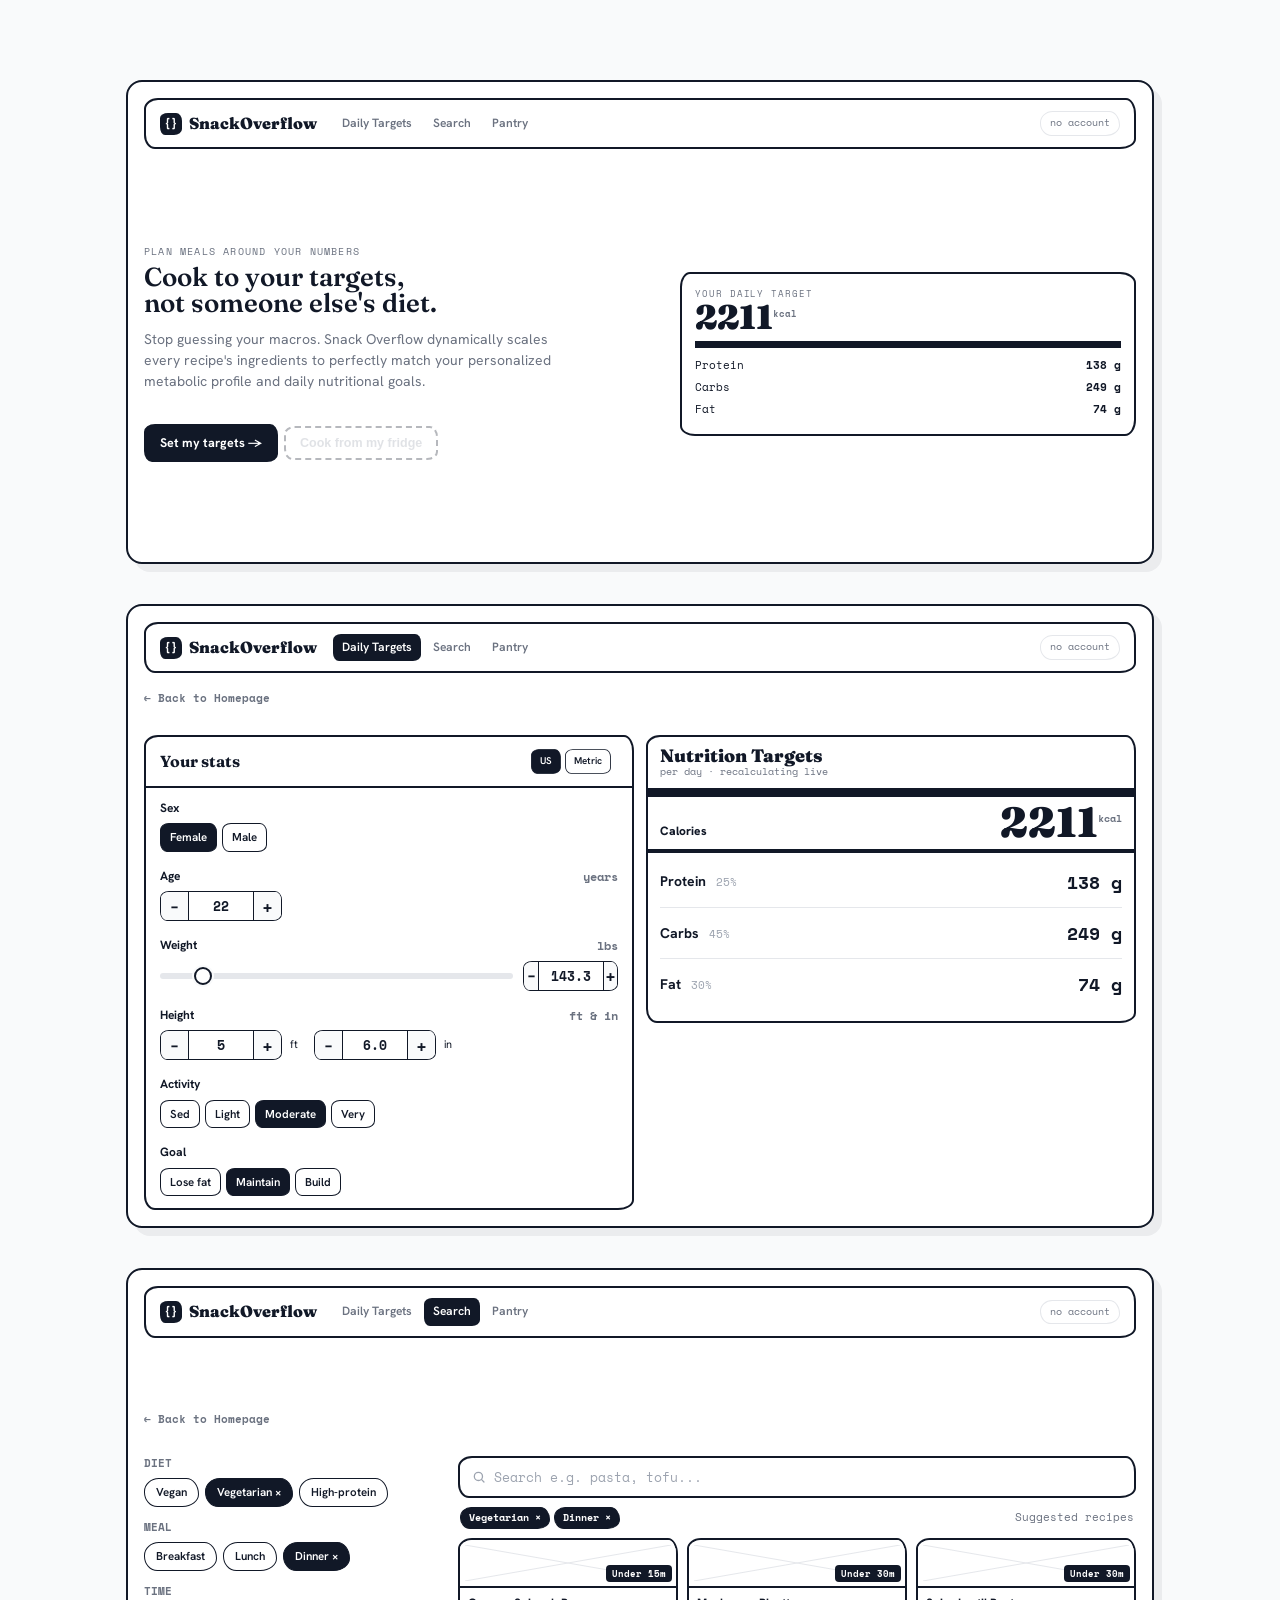
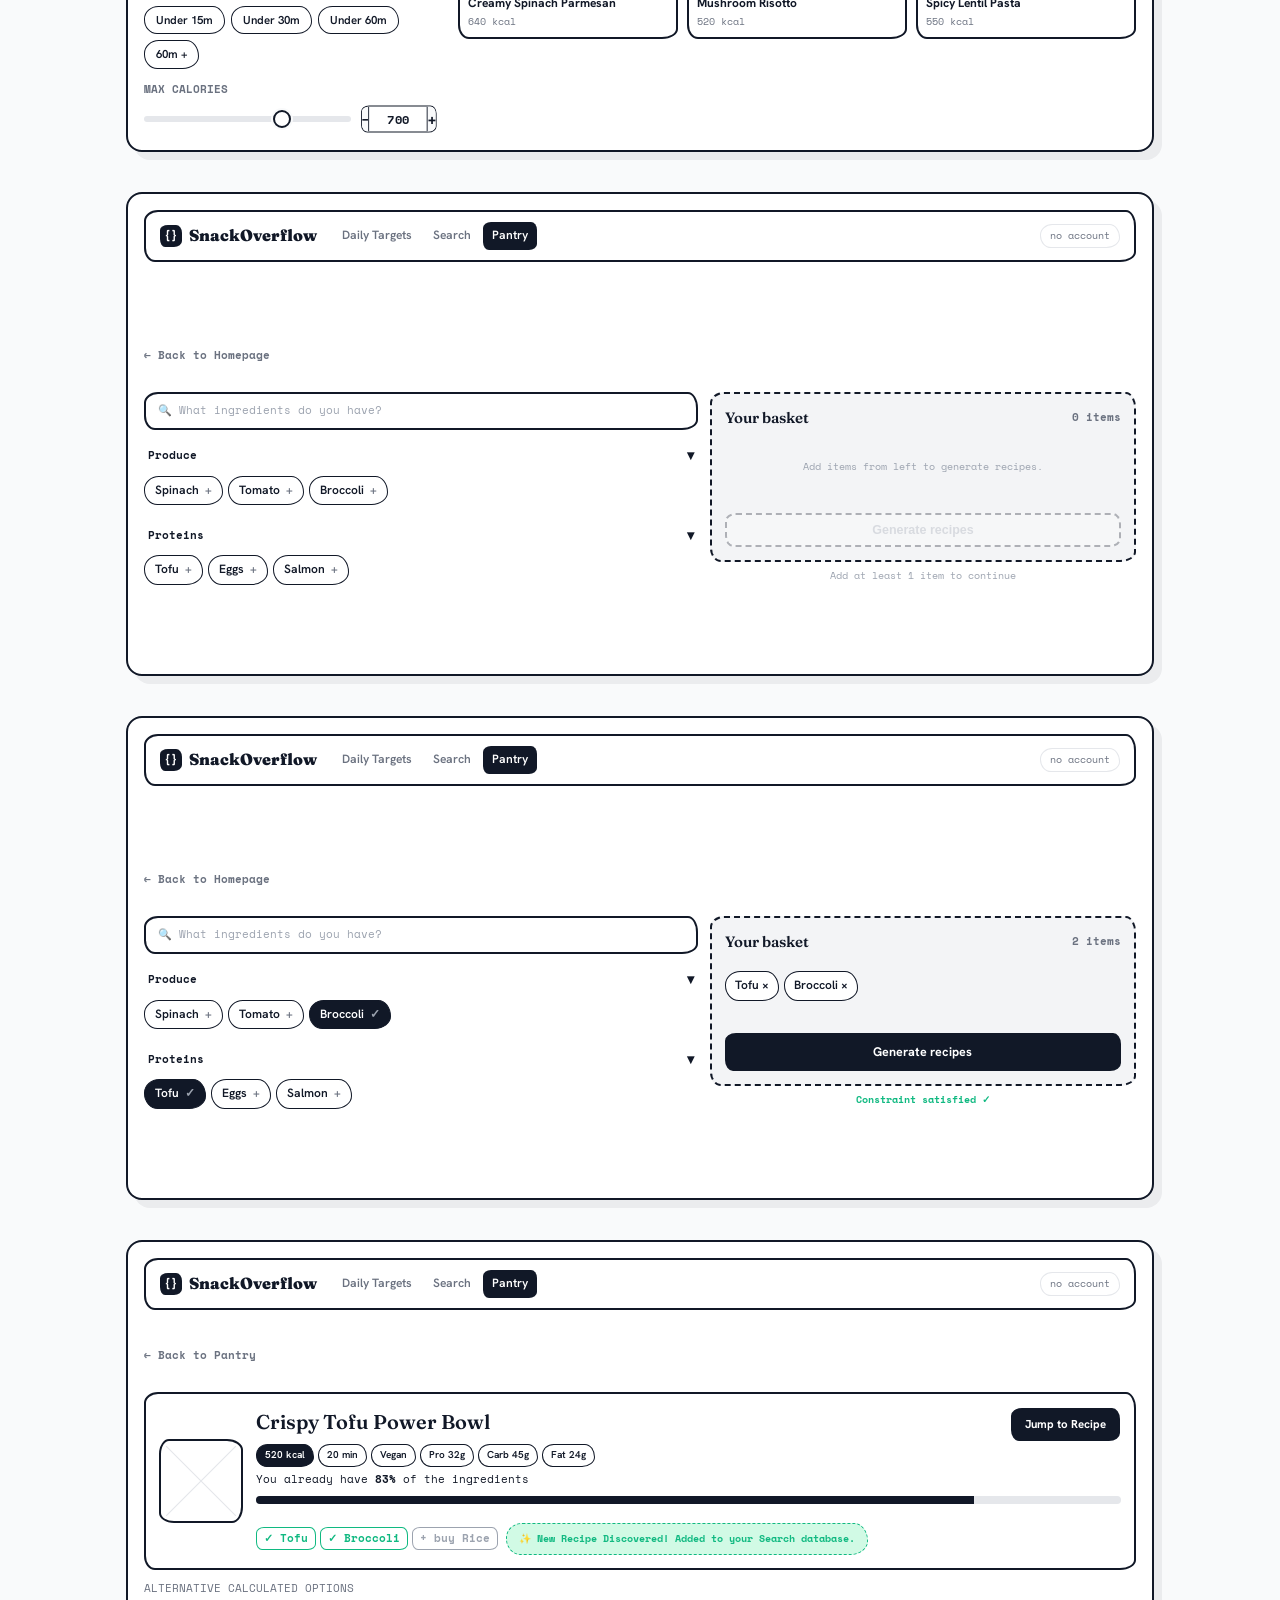
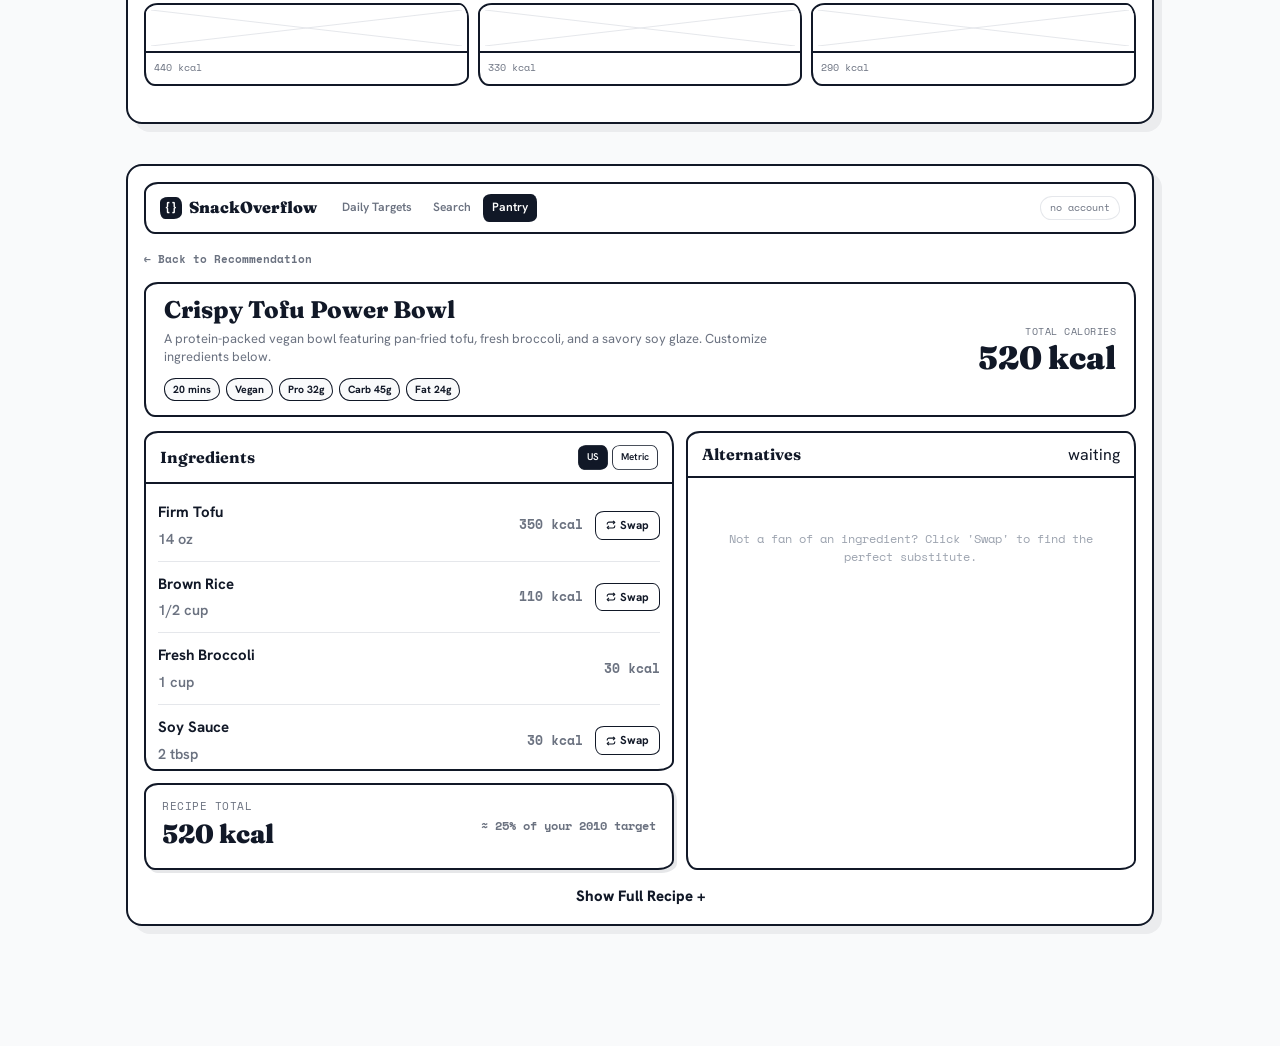
==== commit d3f1015a: "Task 1, 2 and 3 are done." ====
--- a/hi-fi-prototype.html
+++ b/hi-fi-prototype.html
@@ -162,7 +162,7 @@
   .ing{display:flex;align-items:center;gap:12px;padding:12px 0;border-bottom:1.5px solid var(--hair);font-size:15px}
   .ing .nm{flex:1;font-weight:700;}
   .ing .nm small{display:block;font-weight:600;color:var(--soft);font-size:14.5px; margin-top:4px;}
-  .ing .kc{font-family:'Space Mono',monospace;font-size:14.5px;font-weight:600;color:var(--soft)}
+  .ing .kc{font-family:'Space Mono',monospace;font-size:12.5px;font-weight:600;color:var(--soft)}
   
   .swap{font-size:11.5px;font-weight:700;border:1.8px solid var(--ink);border-radius:9px 7px 9px 7px/7px 9px 7px 9px;padding:5px 10px;background:#fff;cursor:pointer;user-select:none;display:inline-flex;align-items:center;gap:4px}
   .swap.selected-active{background:var(--ink);color:#fff}
@@ -378,209 +378,202 @@
     </div>
   </div>
   
-  <!-- Frame 3: Search -->
+  <!-- Frame 3: Merged Search Engine & Recipe Customization (SPA) -->
   <div class="frame" id="frame-3">
     <div class="device">
       <div class="pad">
       <div class="nav"><div class="logo"><span class="mark">{}</span>SnackOverflow</div>
-      <div class="tabs"><a href="#frame-2" class="t">Daily Targets</a><a href="#frame-3" class="t on">Search</a><a href="#frame-5" class="t">Pantry</a></div>
-      <span class="acct">no account</span>
-    </div>
-      <div class="r-head-container"><a href="#frame-1" class="r-back">← Back to Homepage</a></div>
-      <div class="cols">
-        <div class="col" style="flex:.6">
-          <div class="facet">
-            <h4>Diet</h4>
-            <div class="chips filter-group" data-filter="diet">
-              <span class="chip" data-val="Vegan">Vegan</span><span class="chip on" data-val="Vegetarian">Vegetarian ×</span><span class="chip" data-val="High-protein">High-protein</span>
-            </div>
-          </div>
-          <div class="facet">
-            <h4>Meal</h4>
-            <div class="chips filter-group" data-filter="meal">
-              <span class="chip" data-val="Breakfast">Breakfast</span><span class="chip" data-val="Lunch">Lunch</span><span class="chip on" data-val="Dinner">Dinner ×</span>
-            </div>
-          </div>
-          <div class="facet">
-            <h4>Time</h4>
-            <div class="chips filter-group" data-filter="time">
-              <span class="chip" data-val="Under 15m">Under 15m</span><span class="chip" data-val="Under 30m">Under 30m</span><span class="chip" data-val="Under 60m">Under 60m</span><span class="chip" data-val="60m +">60m +</span>
-            </div>
-          </div>
-          
-          <div class="field" style="margin:0">
-            <h4 style="font-family:'Space Mono',monospace;font-size:10.5px;text-transform:uppercase;color:var(--soft);margin-bottom:7px">Max calories</h4>
-            <div class="slider-row">
-              <input type="range" class="interactive-slider" id="sld-cal" min="50" max="1000" step="10" value="700">
-              <div class="stepper" data-min="50" data-max="1000" data-step="10" style="transform: scale(0.9); transform-origin: left center;">
-                <i class="minus">–</i><input type="text" inputmode="numeric" id="val-cal" value="700" min="50" max="1000" step="10" data-sync="sld-cal"><i class="plus">+</i>
-              </div>
-            </div>
-            <div class="err-msg"></div>
-          </div>
-          
-        </div>
-        <div class="col" style="flex:1.35; display:flex; flex-direction:column;">
-          <div class="searchbar">
-            <svg width="14" height="14" viewBox="0 0 24 24" fill="none" stroke="currentColor" stroke-width="2.2" stroke-linecap="round" style="vertical-align:-2px;flex:none"><circle cx="11" cy="11" r="7"></circle><line x1="20.5" y1="20.5" x2="16.5" y2="16.5"></line></svg> 
-            <input type="text" id="recipe-search-input" placeholder="Search e.g. pasta, tofu...">
-          </div>
-          
-          <div class="resbar">
-            <span id="active-filter-tags"><span class="chip on" style="font-size:10px;padding:3px 8px">Vegetarian ×</span> <span class="chip on" style="font-size:10px;padding:3px 8px">Dinner ×</span></span>
-            <span id="search-results-title">Suggested recipes</span>
-          </div>
-          
-          <div class="recipe-grid-container">
-            <div class="cards" id="dynamic-recipe-grid">
-               <!-- Recipes injected here by JS -->
-            </div>
-          </div>
-        </div>
-      </div>
-      </div>
-    </div>
-  </div>
-  
-  <!-- Frame 4: Spinach Customization -->
-  <div class="frame" id="frame-4">
-    <div class="device">
-      <div class="pad">
-      <div class="nav"><div class="logo"><span class="mark">{}</span>SnackOverflow</div><div class="tabs"><a href="#frame-2" class="t">Daily Targets</a><a href="#frame-3" class="t on">Search</a><a href="#frame-5" class="t">Pantry</a></div>
+      <div class="tabs"><a href="#frame-2" class="t">Daily Targets</a><a href="#frame-3" class="t on" onclick="if(window.hideSpinachRecipe) hideSpinachRecipe();">Search</a><a href="#frame-5" class="t">Pantry</a></div>
       <span class="acct">no account</span>
     </div>
       
-      <div class="r-head-container">
-        <a href="#frame-3" class="r-back">← Back to Search</a>
-        <div class="r-head">
-          <div class="r-info">
-            <h3>Creamy Spinach Parmesan</h3>
-            <div class="r-desc">A rich, savory blend of cream, aged parmesan, and fresh spinach. Customize ingredients below to fit your daily targets.</div>
-            <div class="r-tags"><span class="r-tag">15 mins</span><span class="r-tag">Vegetarian</span><span class="r-tag">Pro 20g</span><span class="r-tag">Carb 40g</span><span class="r-tag">Fat 44g</span></div>
-          </div>
-          <div class="r-cal-box">
-            <div class="r-cal-lbl">Total Calories</div>
-            <div class="r-cal-val" id="sp-total-cal-top">640 kcal</div>
-          </div>
-        </div>
-      </div>
-
-      <div class="cols">
-        <div class="col">
-          <div class="panel">
-            <div class="panel-h">
-              <b>Ingredients</b>
-              <div class="seg global-unit-toggle" style="transform: scale(0.85); transform-origin: right center; margin: 0;">
-                <span class="on" data-target="us">US</span>
-                <span data-target="metric">Metric</span>
-              </div>
-            </div>
-            <div class="panel-b scroll-panel" style="padding:6px 12px 16px;">
-              <!-- Dynamic Cream Slot -->
-              <div class="ing" id="sp-ing-creamSlot">
-                  <span class="nm" id="sp-active-cream-name">Heavy cream<small class="unit-val" data-us="1/2 cup" data-metric="120 ml">1/2 cup</small></span>
-                  <span class="kc" id="sp-active-cream-cal">200 kcal</span>
-                  <span class="swap" id="sp-btn-cream"><svg width="10" height="10" viewBox="0 0 24 24" fill="none" stroke="currentColor" stroke-width="2.6"><polyline points="17 2 21 6 17 10"></polyline><path d="M3 11V9a4 4 0 0 1 4-4h14"></path><polyline points="7 22 3 18 7 14"></polyline><path d="M21 13v2a4 4 0 0 1-4 4H3"></path></svg> Swap</span>
+      <!-- ================= SEARCH INDEX VIEW ================= -->
+      <div id="search-index">
+        <div class="r-head-container"><a href="#frame-1" class="r-back">← Back to Homepage</a></div>
+        <div class="cols">
+          <div class="col" style="flex:.6">
+            <div class="facet">
+              <h4>Diet</h4>
+              <div class="chips filter-group" data-filter="diet">
+                <span class="chip" data-val="Vegan">Vegan</span><span class="chip on" data-val="Vegetarian">Vegetarian ×</span><span class="chip" data-val="High-protein">High-protein</span>
+              </div>
+            </div>
+            <div class="facet">
+              <h4>Meal</h4>
+              <div class="chips filter-group" data-filter="meal">
+                <span class="chip" data-val="Breakfast">Breakfast</span><span class="chip" data-val="Lunch">Lunch</span><span class="chip on" data-val="Dinner">Dinner ×</span>
+              </div>
+            </div>
+            <div class="facet">
+              <h4>Time</h4>
+              <div class="chips filter-group" data-filter="time">
+                <span class="chip" data-val="Under 15m">Under 15m</span><span class="chip" data-val="Under 30m">Under 30m</span><span class="chip" data-val="Under 60m">Under 60m</span><span class="chip" data-val="60m +">60m +</span>
+              </div>
+            </div>
+            
+            <div class="field" style="margin:0">
+              <h4 style="font-family:'Space Mono',monospace;font-size:10.5px;text-transform:uppercase;color:var(--soft);margin-bottom:7px">Max calories</h4>
+              <div class="slider-row">
+                <input type="range" class="interactive-slider" id="sld-cal" min="50" max="1000" step="10" value="700">
+                <div class="stepper" data-min="50" data-max="1000" data-step="10" style="transform: scale(0.9); transform-origin: left center;">
+                  <i class="minus">–</i><input type="text" inputmode="numeric" id="val-cal" value="700" min="50" max="1000" step="10" data-sync="sld-cal"><i class="plus">+</i>
+                </div>
+              </div>
+              <div class="err-msg"></div>
+            </div>
+            
+          </div>
+          <div class="col" style="flex:1.35; display:flex; flex-direction:column;">
+            <div class="searchbar">
+              <svg width="14" height="14" viewBox="0 0 24 24" fill="none" stroke="currentColor" stroke-width="2.2" stroke-linecap="round" style="vertical-align:-2px;flex:none"><circle cx="11" cy="11" r="7"></circle><line x1="20.5" y1="20.5" x2="16.5" y2="16.5"></line></svg> 
+              <input type="text" id="recipe-search-input" placeholder="Search e.g. pasta, tofu...">
+            </div>
+            
+            <div class="resbar">
+              <span id="active-filter-tags"><span class="chip on" style="font-size:10px;padding:3px 8px">Vegetarian ×</span> <span class="chip on" style="font-size:10px;padding:3px 8px">Dinner ×</span></span>
+              <span id="search-results-title">Suggested recipes</span>
+            </div>
+            
+            <div class="recipe-grid-container">
+              <div class="cards" id="dynamic-recipe-grid">
+                 <!-- Recipes injected here by JS -->
+              </div>
+            </div>
+          </div>
+        </div>
+      </div>
+
+      <!-- ================= SPINACH CUSTOMIZATION VIEW ================= -->
+      <div id="spinach-detail" style="display:none;">
+        <div class="r-head-container">
+          <a href="#!" onclick="hideSpinachRecipe(); return false;" class="r-back">← Back to Search</a>
+          <div class="r-head">
+            <div class="r-info">
+              <h3>Creamy Spinach Parmesan</h3>
+              <div class="r-desc">A rich, savory blend of cream, aged parmesan, and fresh spinach. Customize ingredients below to fit your daily targets.</div>
+              <div class="r-tags"><span class="r-tag">15 mins</span><span class="r-tag">Vegetarian</span><span class="r-tag">Pro 20g</span><span class="r-tag">Carb 40g</span><span class="r-tag">Fat 44g</span></div>
+            </div>
+            <div class="r-cal-box">
+              <div class="r-cal-lbl">Total Calories</div>
+              <div class="r-cal-val" id="sp-total-cal-top">640 kcal</div>
+            </div>
+          </div>
+        </div>
+
+        <div class="cols">
+          <div class="col">
+            <div class="panel">
+              <div class="panel-h">
+                <b>Ingredients</b>
+                <div class="seg global-unit-toggle" style="transform: scale(0.85); transform-origin: right center; margin: 0;">
+                  <span class="on" data-target="us">US</span>
+                  <span data-target="metric">Metric</span>
+                </div>
+              </div>
+              <div class="panel-b scroll-panel" style="padding:6px 12px 16px;">
+                <!-- Dynamic Cream Slot -->
+                <div class="ing" id="sp-ing-creamSlot">
+                    <span class="nm" id="sp-active-cream-name">Heavy cream<small class="unit-val" data-us="1/2 cup" data-metric="120 ml">1/2 cup</small></span>
+                    <span class="kc" id="sp-active-cream-cal">200 kcal</span>
+                    <span class="swap" id="sp-btn-cream"><svg width="10" height="10" viewBox="0 0 24 24" fill="none" stroke="currentColor" stroke-width="2.6"><polyline points="17 2 21 6 17 10"></polyline><path d="M3 11V9a4 4 0 0 1 4-4h14"></path><polyline points="7 22 3 18 7 14"></polyline><path d="M21 13v2a4 4 0 0 1-4 4H3"></path></svg> Swap</span>
+                </div>
+                
+                <!-- Minor Complete Ingredients -->
+                <div class="ing"><span class="nm">Aged Parmesan<small class="unit-val" data-us="1/4 cup" data-metric="25 g">1/4 cup</small></span><span class="kc">90 kcal</span></div>
+                <div class="ing"><span class="nm">Fresh Spinach<small class="unit-val" data-us="2 cups" data-metric="60 g">2 cups</small></span><span class="kc">15 kcal</span></div>
+                <div class="ing"><span class="nm">Garlic<small class="unit-val" data-us="2 cloves" data-metric="10 g">2 cloves</small></span><span class="kc">10 kcal</span></div>
+                <div class="ing"><span class="nm">Olive Oil<small class="unit-val" data-us="1 tbsp" data-metric="15 ml">1 tbsp</small></span><span class="kc">120 kcal</span><span class="swap inactive"><svg width="10" height="10" viewBox="0 0 24 24" fill="none" stroke="currentColor" stroke-width="2.6"><polyline points="17 2 21 6 17 10"></polyline><path d="M3 11V9a4 4 0 0 1 4-4h14"></path><polyline points="7 22 3 18 7 14"></polyline><path d="M21 13v2a4 4 0 0 1-4 4H3"></path></svg> Swap</span></div>
+                <div class="ing"><span class="nm">Salt<small class="unit-val" data-us="1/2 tsp" data-metric="3 g">1/2 tsp</small></span><span class="kc">0 kcal</span><span class="swap inactive"><svg width="10" height="10" viewBox="0 0 24 24" fill="none" stroke="currentColor" stroke-width="2.6"><polyline points="17 2 21 6 17 10"></polyline><path d="M3 11V9a4 4 0 0 1 4-4h14"></path><polyline points="7 22 3 18 7 14"></polyline><path d="M21 13v2a4 4 0 0 1-4 4H3"></path></svg> Swap</span></div>
+                <div class="ing" style="border:none"><span class="nm">Black Pepper<small class="unit-val" data-us="1/4 tsp" data-metric="1 g">1/4 tsp</small></span><span class="kc">0 kcal</span></div>
+              </div>
+            </div>
+            <div class="totalbar" id="sp-total-bar"><div><div class="t1">Recipe total</div><div class="t2" id="sp-total-cal-bot">640 kcal</div></div><div class="d">≈ <span id="sp-percent">32</span>% of your 2010 target</div></div>
+          </div>
+          
+          <div class="col" style="flex:.85">
+            <div class="panel" style="border-width:2.5px; height:100%; display:flex; flex-direction:column">
+              <div class="panel-h"><b>Alternatives</b><span class="s" id="sp-alt-status">waiting</span></div>
+              <div class="panel-b scroll-panel" style="flex-grow:1; max-height:285px; padding-bottom:16px;">
+                
+                <div id="sp-alt-empty" style="text-align:center; padding:40px 10px; color:var(--soft2); font-family:'Space Mono',monospace; font-size:12px;">Not a fan of an ingredient? Click 'Swap' to find the perfect substitute.</div>
+                
+                <div id="sp-alt-list" style="display:none;">
+                    <div class="alt" data-val="heavy">
+                      <span class="bullet"></span><div class="nm" style="display:flex; flex-direction:column"><span>Heavy cream<small class="unit-val" data-us="1/2 cup" data-metric="120 ml">1/2 cup</small></span><span style="font-size:10px; color:var(--soft2); font-family:'Space Mono'; margin-top:3px">100% TASTE MATCH</span></div><span class="d" id="sp-diff-heavy">-- kcal</span>
+                    </div>
+                    <div class="alt" data-val="coco">
+                      <span class="bullet"></span><div class="nm" style="display:flex; flex-direction:column"><span>Coconut cream<small class="unit-val" data-us="1/2 cup" data-metric="120 ml">1/2 cup</small></span><span style="font-size:10px; color:var(--soft2); font-family:'Space Mono'; margin-top:3px">98% TASTE MATCH</span></div><span class="d" id="sp-diff-coco">- 60 kcal</span>
+                    </div>
+                    <div class="alt" data-val="cash">
+                      <span class="bullet"></span><div class="nm" style="display:flex; flex-direction:column"><span>Cashew cream<small class="unit-val" data-us="1/2 cup" data-metric="120 ml">1/2 cup</small></span><span style="font-size:10px; color:var(--soft2); font-family:'Space Mono'; margin-top:3px">95% TASTE MATCH</span></div><span class="d" id="sp-diff-cash">- 80 kcal</span>
+                    </div>
+                    <div class="alt" data-val="oat" style="margin:0">
+                      <span class="bullet"></span><div class="nm" style="display:flex; flex-direction:column"><span>Oat cream<small class="unit-val" data-us="1/2 cup" data-metric="120 ml">1/2 cup</small></span><span style="font-size:10px; color:var(--soft2); font-family:'Space Mono'; margin-top:3px">85% TASTE MATCH</span></div><span class="d" id="sp-diff-oat">- 110 kcal</span>
+                    </div>
+                </div>
+
               </div>
               
-              <!-- Minor Complete Ingredients -->
-              <div class="ing"><span class="nm">Aged Parmesan<small class="unit-val" data-us="1/4 cup" data-metric="25 g">1/4 cup</small></span><span class="kc">90 kcal</span></div>
-              <div class="ing"><span class="nm">Fresh Spinach<small class="unit-val" data-us="2 cups" data-metric="60 g">2 cups</small></span><span class="kc">15 kcal</span></div>
-              <div class="ing"><span class="nm">Garlic<small class="unit-val" data-us="2 cloves" data-metric="10 g">2 cloves</small></span><span class="kc">10 kcal</span></div>
-              <div class="ing"><span class="nm">Olive Oil<small class="unit-val" data-us="1 tbsp" data-metric="15 ml">1 tbsp</small></span><span class="kc">120 kcal</span><span class="swap inactive"><svg width="10" height="10" viewBox="0 0 24 24" fill="none" stroke="currentColor" stroke-width="2.6"><polyline points="17 2 21 6 17 10"></polyline><path d="M3 11V9a4 4 0 0 1 4-4h14"></path><polyline points="7 22 3 18 7 14"></polyline><path d="M21 13v2a4 4 0 0 1-4 4H3"></path></svg> Swap</span></div>
-              <div class="ing"><span class="nm">Salt<small class="unit-val" data-us="1/2 tsp" data-metric="3 g">1/2 tsp</small></span><span class="kc">0 kcal</span><span class="swap inactive"><svg width="10" height="10" viewBox="0 0 24 24" fill="none" stroke="currentColor" stroke-width="2.6"><polyline points="17 2 21 6 17 10"></polyline><path d="M3 11V9a4 4 0 0 1 4-4h14"></path><polyline points="7 22 3 18 7 14"></polyline><path d="M21 13v2a4 4 0 0 1-4 4H3"></path></svg> Swap</span></div>
-              <div class="ing" style="border:none"><span class="nm">Black Pepper<small class="unit-val" data-us="1/4 tsp" data-metric="1 g">1/4 tsp</small></span><span class="kc">0 kcal</span></div>
-            </div>
-          </div>
-          <div class="totalbar" id="sp-total-bar"><div><div class="t1">Recipe total</div><div class="t2" id="sp-total-cal-bot">640 kcal</div></div><div class="d">≈ <span id="sp-percent">32</span>% of your 2010 target</div></div>
+              <div id="sp-confirm-box" style="padding:12px; border-top:2px dashed var(--hair); text-align:right; background:var(--paper); z-index:2; display:none;">
+                <button class="btnsk fill" id="sp-btn-confirm" disabled>Confirm Swap</button>
+              </div>
+            </div>
+          </div>
         </div>
         
-        <div class="col" style="flex:.85">
-          <div class="panel" style="border-width:2.5px; height:100%; display:flex; flex-direction:column">
-            <div class="panel-h"><b>Alternatives</b><span class="s" id="sp-alt-status">waiting</span></div>
-            <div class="panel-b scroll-panel" style="flex-grow:1; max-height:285px; padding-bottom:16px;">
-              
-              <!-- Empty State -->
-              <div id="sp-alt-empty" style="text-align:center; padding:40px 10px; color:var(--soft2); font-family:'Space Mono',monospace; font-size:12px;">Not a fan of an ingredient? Click 'Swap' to find the perfect substitute.</div>
-              
-              <!-- Alternatives Container -->
-              <div id="sp-alt-list" style="display:none;">
-                  <div class="alt" data-val="heavy">
-                    <span class="bullet"></span><div class="nm" style="display:flex; flex-direction:column"><span>Heavy cream<small class="unit-val" data-us="1/2 cup" data-metric="120 ml">1/2 cup</small></span><span style="font-size:10px; color:var(--soft2); font-family:'Space Mono'; margin-top:3px">100% TASTE MATCH</span></div><span class="d" id="sp-diff-heavy">-- kcal</span>
-                  </div>
-                  <div class="alt" data-val="coco">
-                    <span class="bullet"></span><div class="nm" style="display:flex; flex-direction:column"><span>Coconut cream<small class="unit-val" data-us="1/2 cup" data-metric="120 ml">1/2 cup</small></span><span style="font-size:10px; color:var(--soft2); font-family:'Space Mono'; margin-top:3px">98% TASTE MATCH</span></div><span class="d" id="sp-diff-coco">- 60 kcal</span>
-                  </div>
-                  <div class="alt" data-val="cash">
-                    <span class="bullet"></span><div class="nm" style="display:flex; flex-direction:column"><span>Cashew cream<small class="unit-val" data-us="1/2 cup" data-metric="120 ml">1/2 cup</small></span><span style="font-size:10px; color:var(--soft2); font-family:'Space Mono'; margin-top:3px">95% TASTE MATCH</span></div><span class="d" id="sp-diff-cash">- 80 kcal</span>
-                  </div>
-                  <div class="alt" data-val="oat" style="margin:0">
-                    <span class="bullet"></span><div class="nm" style="display:flex; flex-direction:column"><span>Oat cream<small class="unit-val" data-us="1/2 cup" data-metric="120 ml">1/2 cup</small></span><span style="font-size:10px; color:var(--soft2); font-family:'Space Mono'; margin-top:3px">85% TASTE MATCH</span></div><span class="d" id="sp-diff-oat">- 110 kcal</span>
-                  </div>
-              </div>
-
-            </div>
-            
-            <div id="sp-confirm-box" style="padding:12px; border-top:2px dashed var(--hair); text-align:right; background:var(--paper); z-index:2; display:none;">
-              <button class="btnsk fill" id="sp-btn-confirm" disabled>Confirm Swap</button>
-            </div>
-          </div>
-        </div>
-      </div>
-      
-      <a href="#!" id="sp-trigger-recipe" class="show-full-recipe">Show Full Recipe +</a>
-
-      <!-- Expanded Full Recipe View (Inline Stacked) -->
-      <div id="sp-expanded-recipe" class="expanded-recipe-container">
-          <div class="imgph" style="height: 200px; border-radius:var(--w1); border:2px solid var(--ink); background:#ece8de; display:grid; place-items:center; color:var(--soft2); font-family:'Space Mono', monospace; font-size:12px; margin-bottom:24px;">
-            [ Creamy Spinach Image Placeholder ]
-          </div>
-          
-          <h3 style="font-family:'Fraunces',serif; font-weight:800; font-size:28px; line-height:1; margin-bottom:8px;">Recipe Cooking Instructions</h3>
-          <div style="display:flex; gap:10px; font-family:'Space Mono',monospace; font-size:13px; color:var(--soft); margin-bottom: 24px;">
-            <span><b style="color:var(--ink)">Prep:</b> 5 mins</span> | <span><b style="color:var(--ink)">Cook:</b> 10 mins</span>
-          </div>
-
-          <h4 class="recipe-section-title">Ingredients</h4>
-          <div id="sp-view-ing" style="margin-bottom: 32px;">
-             <div class="fr-ing">
-               <span class="fr-nm" id="sp-final-cream-name">Heavy cream</span>
-               <span class="fr-amt unit-val" id="sp-final-cream-amt" data-us="1/2 cup" data-metric="120 ml">1/2 cup</span>
-             </div>
-             <div class="fr-ing">
-               <span class="fr-nm">Aged Parmesan</span>
-               <span class="fr-amt unit-val" data-us="1/4 cup" data-metric="25 g">1/4 cup</span>
-             </div>
-             <div class="fr-ing">
-               <span class="fr-nm">Fresh Spinach</span>
-               <span class="fr-amt unit-val" data-us="2 cups" data-metric="60 g">2 cups</span>
-             </div>
-             <div class="fr-ing">
-               <span class="fr-nm">Garlic</span>
-               <span class="fr-amt unit-val" data-us="2 cloves" data-metric="10 g">2 cloves</span>
-             </div>
-             <div class="fr-ing">
-               <span class="fr-nm">Olive Oil</span>
-               <span class="fr-amt unit-val" data-us="1 tbsp" data-metric="15 ml">1 tbsp</span>
-             </div>
-             <div class="fr-ing">
-               <span class="fr-nm">Salt</span>
-               <span class="fr-amt unit-val" data-us="1/2 tsp" data-metric="3 g">1/2 tsp</span>
-             </div>
-             <div class="fr-ing" style="border:none">
-               <span class="fr-nm">Black Pepper</span>
-               <span class="fr-amt unit-val" data-us="1/4 tsp" data-metric="1 g">1/4 tsp</span>
-             </div>
-          </div>
-          
-          <h4 class="recipe-section-title">Instructions</h4>
-          <div id="sp-view-ins">
-             <div class="step"><b>1.</b> <p>Mince the garlic and thoroughly wash the spinach.</p></div>
-             <div class="step"><b>2.</b> <p>Heat olive oil in a skillet over medium heat. Sauté garlic for 1 minute until fragrant.</p></div>
-             <div class="step"><b>3.</b> <p>Add spinach and cook until wilted, about 2-3 minutes.</p></div>
-             <div class="step"><b>4.</b> <p>Lower the heat. Stir in your <span id="sp-step-cream-text" style="font-weight:700; color:var(--ink);">heavy cream</span> and simmer for 2 minutes to thicken slightly.</p></div>
-             <div class="step" style="border:none"><b>5.</b> <p>Remove from heat, fold in parmesan until melted, and season with salt and pepper.</p></div>
-          </div>
+        <a href="#!" id="sp-trigger-recipe" class="show-full-recipe">Show Full Recipe +</a>
+
+        <div id="sp-expanded-recipe" class="expanded-recipe-container">
+            <div class="imgph" style="height: 200px; border-radius:var(--w1); border:2px solid var(--ink); background:#ece8de; display:grid; place-items:center; color:var(--soft2); font-family:'Space Mono', monospace; font-size:12px; margin-bottom:24px;">
+              [ Creamy Spinach Image Placeholder ]
+            </div>
+            
+            <h3 style="font-family:'Fraunces',serif; font-weight:800; font-size:28px; line-height:1; margin-bottom:8px;">Recipe Cooking Instructions</h3>
+            <div style="display:flex; gap:10px; font-family:'Space Mono',monospace; font-size:13px; color:var(--soft); margin-bottom: 24px;">
+              <span><b style="color:var(--ink)">Prep:</b> 5 mins</span> | <span><b style="color:var(--ink)">Cook:</b> 10 mins</span>
+            </div>
+
+            <h4 class="recipe-section-title">Ingredients</h4>
+            <div id="sp-view-ing" style="margin-bottom: 32px;">
+               <div class="fr-ing">
+                 <span class="fr-nm" id="sp-final-cream-name">Heavy cream</span>
+                 <span class="fr-amt unit-val" id="sp-final-cream-amt" data-us="1/2 cup" data-metric="120 ml">1/2 cup</span>
+               </div>
+               <div class="fr-ing">
+                 <span class="fr-nm">Aged Parmesan</span>
+                 <span class="fr-amt unit-val" data-us="1/4 cup" data-metric="25 g">1/4 cup</span>
+               </div>
+               <div class="fr-ing">
+                 <span class="fr-nm">Fresh Spinach</span>
+                 <span class="fr-amt unit-val" data-us="2 cups" data-metric="60 g">2 cups</span>
+               </div>
+               <div class="fr-ing">
+                 <span class="fr-nm">Garlic</span>
+                 <span class="fr-amt unit-val" data-us="2 cloves" data-metric="10 g">2 cloves</span>
+               </div>
+               <div class="fr-ing">
+                 <span class="fr-nm">Olive Oil</span>
+                 <span class="fr-amt unit-val" data-us="1 tbsp" data-metric="15 ml">1 tbsp</span>
+               </div>
+               <div class="fr-ing">
+                 <span class="fr-nm">Salt</span>
+                 <span class="fr-amt unit-val" data-us="1/2 tsp" data-metric="3 g">1/2 tsp</span>
+               </div>
+               <div class="fr-ing" style="border:none">
+                 <span class="fr-nm">Black Pepper</span>
+                 <span class="fr-amt unit-val" data-us="1/4 tsp" data-metric="1 g">1/4 tsp</span>
+               </div>
+            </div>
+            
+            <h4 class="recipe-section-title">Instructions</h4>
+            <div id="sp-view-ins">
+               <div class="step"><b>1.</b> <p>Mince the garlic and thoroughly wash the spinach.</p></div>
+               <div class="step"><b>2.</b> <p>Heat olive oil in a skillet over medium heat. Sauté garlic for 1 minute until fragrant.</p></div>
+               <div class="step"><b>3.</b> <p>Add spinach and cook until wilted, about 2-3 minutes.</p></div>
+               <div class="step"><b>4.</b> <p>Lower the heat. Stir in your <span id="sp-step-cream-text" style="font-weight:700; color:var(--ink);">heavy cream</span> and simmer for 2 minutes to thicken slightly.</p></div>
+               <div class="step" style="border:none"><b>5.</b> <p>Remove from heat, fold in parmesan until melted, and season with salt and pepper.</p></div>
+            </div>
+        </div>
       </div>
 
       </div>
@@ -854,11 +847,11 @@
 
 </div>
 
-<!-- Interactive UI Controller -->
+<! Interactive UI Controller >
 <script>
   document.addEventListener('DOMContentLoaded', () => {
     
-    // --- 1. Global Scale Toggles (US/Metric for Recipes) ---
+    //1. Global Scale Toggles (US/Metric for Recipes)
     const recipeToggles = document.querySelectorAll('.global-unit-toggle span');
     recipeToggles.forEach(toggle => {
       toggle.addEventListener('click', (e) => {
@@ -877,7 +870,7 @@
       });
     });
 
-    // --- 2. System Settings Toggle (US/Metric for Stats Panel) & Snapping Logic ---
+    // 2. System Settings Toggle (US/Metric for Stats Panel) & Snapping Logic
     const sysToggles = document.querySelectorAll('.system-toggle-btn span');
     sysToggles.forEach(toggle => {
       toggle.addEventListener('click', (e) => {
@@ -927,7 +920,7 @@
       });
     });
 
-    // --- 3. Segmented Logic Groups (Sex, Activity, Goal) ---
+    //3. Segmented Logic Groups (Sex, Activity, Goal)
     document.querySelectorAll('.logic-group span').forEach(btn => {
       btn.addEventListener('click', (e) => {
         let parent = e.target.closest('.logic-group');
@@ -937,7 +930,7 @@
       });
     });
 
-    // --- 4. Custom Steppers, Input Poka-Yoke & Inline Validation ---
+    //4. Custom Steppers, Input Poka-Yoke & Inline Validation
     function validateInput(input, isCrossCheck = false) {
       if (!input) return true;
       const container = input.closest('.stepper');
@@ -1183,11 +1176,9 @@
     document.querySelectorAll('input[type="text"]').forEach(input => validateInput(input));
     calculateMacros();
 
-    // ---------------------------------------------------------
-    // --- RECIPE FILTERING & LIVE SEARCH ENGINE ---
-    // ---------------------------------------------------------
+    //RECIPE FILTERING & LIVE SEARCH ENGINE
     const recipes = [
-      { name: "Creamy Spinach Parmesan", cal: 640, time: "Under 15m", diet: ["Vegetarian"], meal: ["Dinner"], link: "#frame-4" },
+      { name: "Creamy Spinach Parmesan", cal: 640, time: "Under 15m", diet: ["Vegetarian"], meal: ["Dinner"], link: "#!", action: "showSpinachRecipe()" },
       { name: "Mushroom Risotto", cal: 520, time: "Under 30m", diet: ["Vegan", "Vegetarian"], meal: ["Lunch", "Dinner"], link: "" },
       { name: "Protein Oat Pancakes", cal: 430, time: "Under 15m", diet: ["Vegetarian", "High-protein"], meal: ["Breakfast"], link: "" },
       { name: "Spicy Lentil Pasta", cal: 550, time: "Under 30m", diet: ["Vegan", "Vegetarian", "High-protein"], meal: ["Dinner"], link: "" },
@@ -1250,7 +1241,7 @@
           recipeGrid.innerHTML = `<div style="grid-column: 1 / -1; padding: 20px; text-align: center; color: var(--soft2); font-family: 'Space Mono', monospace; font-size: 11px;">0 recipes found. Try loosening your filters.</div>`;
       } else {
           recipeGrid.innerHTML = filtered.map(r => `
-            <a href="${r.link || '#!'}" class="card" ${!r.link ? 'onclick="event.preventDefault()"' : ''}>
+            <a href="${r.link || '#!'}" class="card" ${r.action ? `onclick="${r.action}; return false;"` : 'onclick="event.preventDefault()"'}>
               <div class="im imgph" style="border-radius:0;border:none;border-bottom:2px solid var(--ink)">
                 <span>${r.time}</span>
               </div>
@@ -1264,9 +1255,20 @@
     }
     renderRecipes();
 
-    // ---------------------------------------------------------
-    // --- SINGLE-PAGE SWAP LOGIC (SPINACH) ---
-    // ---------------------------------------------------------
+    //SINGLE-PAGE SWAP LOGIC (SPINACH)
+    
+    // SPA ROUTING
+    window.showSpinachRecipe = function() {
+        document.getElementById('search-index').style.display = 'none';
+        document.getElementById('spinach-detail').style.display = 'block';
+        window.scrollTo({ top: document.getElementById('frame-3').offsetTop, behavior: 'smooth' });
+    };
+    window.hideSpinachRecipe = function() {
+        document.getElementById('spinach-detail').style.display = 'none';
+        document.getElementById('search-index').style.display = 'block';
+        window.scrollTo({ top: document.getElementById('frame-3').offsetTop, behavior: 'smooth' });
+    };
+
     const spBtnCream = document.getElementById('sp-btn-cream');
     const spAltEmpty = document.getElementById('sp-alt-empty');
     const spAltList = document.getElementById('sp-alt-list');
@@ -1358,10 +1360,7 @@
             document.getElementById('sp-step-cream-text').innerText = data.name.toLowerCase();
         });
     }
-
-    // ---------------------------------------------------------
-    // --- SINGLE-PAGE SWAP LOGIC (TOFU BOWL) ---
-    // ---------------------------------------------------------
+    //SINGLE-PAGE SWAP LOGIC (TOFU BOWL)
     const tfBtnRice = document.getElementById('tf-btn-rice');
     const tfAltEmpty = document.getElementById('tf-alt-empty');
     const tfAltList = document.getElementById('tf-alt-list');
@@ -1448,9 +1447,7 @@
         });
     }
 
-    // ---------------------------------------------------------
-    // --- INLINE FULL RECIPE EXPANSION ---
-    // ---------------------------------------------------------
+    //INLINE FULL RECIPE EXPANSION
     const spTrigger = document.getElementById('sp-trigger-recipe');
     if(spTrigger) {
         spTrigger.addEventListener('click', (e) => {
@@ -1473,9 +1470,7 @@
         });
     }
 
-    // ---------------------------------------------------------
-    // --- DISCOVERY ENGINE LOGIC ---
-    // ---------------------------------------------------------
+    // DISCOVERY ENGINE LOGIC
     const generateTofuBtn = document.getElementById('generate-tofu-btn');
     if (generateTofuBtn) {
         let tofuDiscovered = false;
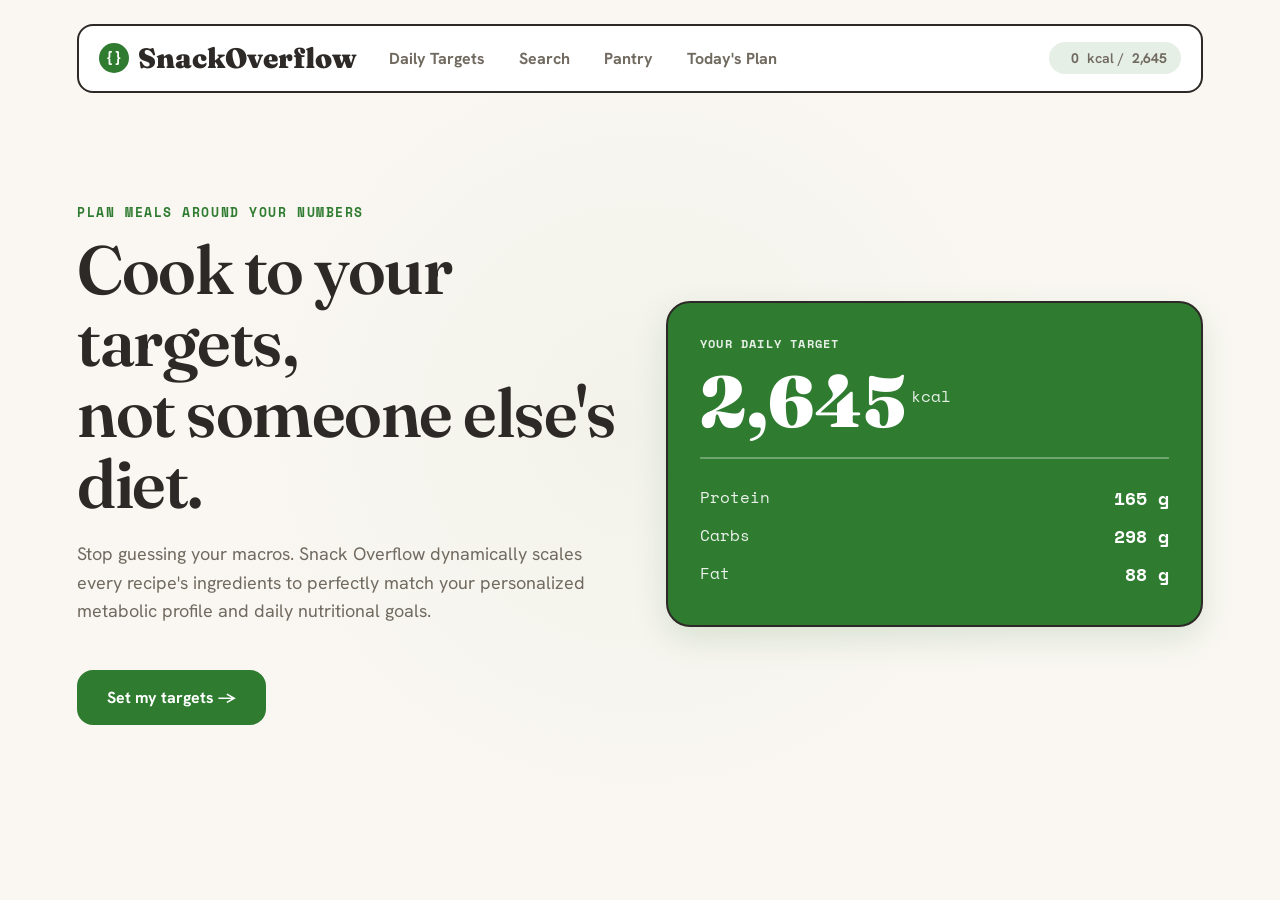
==== commit dfe9a893: "Done, I assume." ====
--- a/hi-fi-prototype.html
+++ b/hi-fi-prototype.html
@@ -9,59 +9,77 @@
 <link href="https://fonts.googleapis.com/css2?family=Fraunces:ital,opsz,wght@0,9..144,400..900;1,9..144,400..700&family=Hanken+Grotesk:wght@400;500;600;700;800&family=Space+Mono:wght@400;700&display=swap" rel="stylesheet">
 <style>
   :root{
-    --paper:#F9FAFB; --ink:#111827; --soft:#6B7280; --soft2:#9CA3AF;
-    --hair:#E5E7EB; --fill:#F3F4F6; --fill2:#E5E7EB;
-    --m1:#374151; --m2:#6B7280; --m3:#D1D5DB;
-    --red:#EF4444; --green:#10B981;
-    --wave:url("data:image/svg+xml,%3Csvg xmlns='http://www.w3.org/2000/svg' width='44' height='8'%3E%3Cpath d='M0 5 q5 -4 11 0 t11 0 t11 0 t11 0' fill='none' stroke='%23E5E7EB' stroke-width='1.4'/%3E%3C/svg%3E");
-    --w1:14px 10px 16px 11px/11px 16px 10px 14px;
-    --w2:10px 16px 11px 15px/15px 11px 16px 10px;
-    --wp:20px 17px 22px 18px/18px 22px 17px 20px;
+    /* Modern Forest Green & Cream Palette */
+    --paper: #FAF7F2; 
+    --ink: #2D2926; 
+    --soft: #716A60; 
+    --soft2: #B3AEA5;
+    --hair: #E8E5DF; 
+    --fill: #F1ECE1; 
+    --fill2: #E3DED5;
+    --red: #C55342; 
+    --green: #2F7C31;
+    --green-light: #E6EFE6;
+    
+    --w1: 16px;
+    --w2: 12px;
+    --wp: 24px;
   }
   *{box-sizing:border-box;margin:0;padding:0}
-  body{font-family:'Hanken Grotesk',sans-serif;color:var(--ink);background:var(--paper);
-    line-height:1.45;padding:40px 0 80px; scroll-behavior: smooth;}
-  .mono{font-family:'Space Mono',monospace}
-  .wrap{max-width:1080px;margin:0 auto;padding:0 26px}
-
-  .frame{margin:40px 0; scroll-margin-top: 40px;}
-
-  .device{position:relative;background:#fff;border:2.5px solid var(--ink);border-radius:16px; box-shadow: 8px 8px 0 rgba(17,24,39,0.06);}
-  .pad{padding:16px;min-height:480px;display:flex;flex-direction:column}
-  .pad>.nav+*{margin-top:auto}
-  .pad>:last-child{margin-bottom:auto}
+  
+ /* UPDATED: Removed the 80px bottom padding */
+  body { font-family: 'Hanken Grotesk', sans-serif; color: var(--ink); background: var(--paper); line-height: 1.45; padding: 24px 0 0; scroll-behavior: smooth; }
+  
+  /* --- Edge-to-Edge Web App Layout --- */
+  .wrap { width: 92%; max-width: 1440px; margin: 0 auto; padding: 0 26px; transition: width 0.3s ease; }
+  
+  /* --- Strict SPA Frame Logic --- */
+  .frame { margin: 0; display: none !important; }
+  .frame.active { display: block !important; animation: fadeIn 0.2s ease-out; }
+  @keyframes fadeIn { from { opacity: 0; transform: translateY(10px); } to { opacity: 1; transform: translateY(0); } }
+
+  /* --- Remove Fake Mockup Borders --- */
+  .device { position: relative; background: transparent; border: none; border-radius: 0; box-shadow: none; }
+  .pad { padding: 0; min-height: calc(100vh - 100px); display: flex; flex-direction: column; }
+  
+  /* ONLY apply vertical centering to the Homepage hero block */
+  #frame-1 .pad > .nav + * { margin-top: auto; }
+  #frame-1 .pad > :last-child { margin-bottom: auto; }
 
   .imgph{position:relative;background:#fff;border:2px solid var(--ink);border-radius:var(--w2)}
   .imgph::before,.imgph::after{content:"";position:absolute;inset:5px}
   .imgph::before{background:linear-gradient(to top right,transparent calc(50% - 1px),var(--fill2) 50%,transparent calc(50% + 1px))}
   .imgph::after{background:linear-gradient(to bottom right,transparent calc(50% - 1px),var(--fill2) 50%,transparent calc(50% + 1px))}
 
-  .nav{display:flex;align-items:center;gap:16px;padding:10px 14px;border:2px solid var(--ink);border-radius:var(--w1);background:#fff;margin-bottom:12px}
-  .nav .logo{font-family:'Fraunces',serif;font-weight:900;font-size:16px;display:flex;align-items:center;gap:7px}
-  .nav .mark{width:22px;height:22px;border-radius:8px 6px 8px 5px/5px 8px 6px 8px;background:var(--ink);color:#fff;display:grid;place-items:center;font-family:'Space Mono',monospace;font-weight:700;font-size:11px}
-  .nav .tabs{display:flex;gap:3px}
-  .nav .t{font-size:12px;font-weight:600;color:var(--soft);padding:5px 9px;border-radius:8px 6px 8px 6px/6px 8px 6px 8px; text-decoration:none;}
-  .nav .t.on{background:var(--ink);color:#fff}
-  .nav .acct{margin-left:auto;font-family:'Space Mono',monospace;font-size:10px;border:1.8px solid var(--hair);color:var(--soft);padding:4px 9px;border-radius:var(--wp)}
+  /* Updated Navigation Bar Hierarchy */
+  .nav { display: flex; align-items: center; gap: 18px; padding: 12px 20px; border: 2.5px solid var(--ink); border-radius: var(--w1); background: #fff; margin-bottom: 12px; }
+  .nav .logo { font-family: 'Fraunces', serif; font-weight: 900; font-size: 28px; display: flex; align-items: center; gap: 9px; text-decoration: none; color: var(--ink); cursor: pointer; }
+  .nav .mark { width: 30px; height: 30px; border-radius: 50%; background: var(--green); color: #fff; display: grid; place-items: center; font-family: 'Space Mono', monospace; font-weight: 700; font-size: 14px; }
+  .nav .tabs { display: flex; gap: 6px; }
+  .nav .t { font-size: 16px; font-weight: 700; color: var(--soft); padding: 8px 14px; border-radius: 10px; text-decoration: none; transition: 0.2s; cursor: pointer; }
+  .nav .t.on { background: var(--fill); color: var(--green); }
+  
+  .nav-tracker {margin-left:auto; font-size:14px; font-weight:600; background:var(--green-light); color:var(--soft); padding:6px 14px; border-radius:20px; display:flex; align-items:center; gap:8px;}
+  .nav-tracker .icon { font-size:12px; color:var(--green); }
+  .nav-tracker span { font-weight:700; color:var(--soft); }
 
   .r-head-container { margin-bottom:14px; }
-  .r-back { font-family:'Space Mono',monospace; font-size:11px; font-weight:700; color:var(--soft); cursor:pointer; display:inline-block; margin-bottom:10px; text-decoration:none; padding:4px 0;}
+  .r-back { font-family:'Space Mono',monospace; font-size:14px; font-weight:700; color:var(--soft); cursor:pointer; display:inline-block; margin-bottom:16px; text-decoration:none; padding:4px 0; transition:0.2s;}
   .r-back:hover { color:var(--ink); }
-  .r-head { border:2.5px solid var(--ink); border-radius:var(--w1); background:#fff; padding:14px 18px; display:flex; justify-content:space-between; align-items:center; }
-  .r-head .r-info { max-width:70%; }
-  .r-head h3 { font-family:'Fraunces',serif; font-weight:800; font-size:24px; line-height:1; margin-bottom:8px; }
-  .r-head .r-desc { font-size:13px; color:var(--soft); margin-bottom:12px; line-height:1.4; }
-  .r-head .r-tags { display:flex; gap:6px; flex-wrap: wrap; }
-  .r-head .r-tag { font-size:10.5px; font-weight:700; border:1.5px solid var(--ink); border-radius:var(--wp); padding:3px 8px; background:var(--paper); display:inline-block; }
-  .r-head .r-cal-box { text-align:right; }
-  .r-head .r-cal-lbl { font-family:'Space Mono',monospace; font-size:10px; color:var(--soft); text-transform:uppercase; letter-spacing:0.05em; margin-bottom:2px; }
-  .r-head .r-cal-val { font-family:'Fraunces',serif; font-weight:900; font-size:32px; line-height:1; color:var(--ink); transition: color 0.3s;}
+  
+  /* Modern Hero Header Style */
+  .r-head-hero { border-radius: 16px; min-height: 280px; display: flex; align-items: flex-end; padding: 24px 30px; margin-bottom: 20px; background-size: cover; background-position: center; border: none; overflow: hidden; position: relative;}
+  .hero-tags { display: flex; gap: 8px; margin-bottom: 12px; }
+  .hero-tag { background: rgba(255,255,255,0.25); backdrop-filter: blur(8px); padding: 5px 14px; border-radius: 20px; font-size: 11.5px; font-weight: 600; color: #fff; text-shadow: 0 1px 2px rgba(0,0,0,0.2); }
+  .hero-title { font-family: 'Hanken Grotesk', sans-serif; font-size: 34px; font-weight: 800; line-height: 1.1; margin-bottom: 12px; color: #fff; text-shadow: 0 2px 6px rgba(0,0,0,0.5); letter-spacing: -0.5px;}
+  .hero-stats { display: flex; gap: 18px; font-size: 14px; font-weight: 500; color: rgba(255,255,255,0.95); text-shadow: 0 1px 2px rgba(0,0,0,0.4); flex-wrap:wrap; align-items: center;}
+  .hero-stats span { display: flex; align-items: center; gap: 6px; }
 
   .cols{display:flex;gap:12px}.col{flex:1}
   .panel{border:2px solid var(--ink);border-radius:var(--w1);background:#fff;overflow:hidden; display:flex; flex-direction:column}
-  .panel-h{display:flex;justify-content:space-between;align-items:center;padding:10px 14px;border-bottom:2px solid var(--ink)}
-  .panel-h b{font-family:'Fraunces',serif;font-weight:700;font-size:16px}
-  .panel-b{padding:12px 14px; flex-grow:1}
+  .panel-h{display:flex;justify-content:space-between;align-items:center;padding:12px 16px;border-bottom:2px solid var(--ink)}
+  .panel-h b{font-family:'Fraunces',serif;font-weight:800;font-size:18px}
+  .panel-b{padding:16px; flex-grow:1}
 
   .lab{font-size:12px;font-weight:700;display:flex;justify-content:space-between;margin-bottom:6px; align-items:flex-end}
   .lab .v{font-family:'Space Mono',monospace;color:var(--soft)}
@@ -73,8 +91,8 @@
   .has-error .err-msg { display:block; }
   
   .seg{display:flex;gap:5px;flex-wrap:wrap}
-  .seg span{font-size:11.5px;font-weight:600;border:1.8px solid var(--ink);border-radius:9px 7px 9px 7px/7px 9px 7px 9px;padding:5px 9px;background:#fff; cursor:pointer; user-select:none; transition:0.1s}
-  .seg span.on{background:var(--ink);color:#fff}
+  .seg span{font-size:12px;font-weight:600;border:1.8px solid var(--ink);border-radius:8px;padding:6px 12px;background:#fff; cursor:pointer; user-select:none; transition:0.1s}
+  .seg span.on{background:var(--ink);color:#fff; border-color:var(--ink);}
   
   .sys-us { display: none !important; }
   .sys-metric { display: flex !important; }
@@ -85,7 +103,7 @@
   body:not(.mode-us) .lbl-metric { display: inline; }
   body:not(.mode-us) .lbl-us { display: none; }
 
-  .stepper{display:inline-flex;align-items:center;border:1.8px solid var(--ink);border-radius:9px 7px 9px 7px/7px 9px 7px 9px;overflow:hidden; background:#fff; transition:0.2s}
+  .stepper{display:inline-flex;align-items:center;border:1.8px solid var(--ink);border-radius:8px;overflow:hidden; background:#fff; transition:0.2s}
   .stepper input { width:64px; text-align:center; border:none; outline:none; font-family:'Space Mono',monospace; font-size:13px; font-weight:700; color:var(--ink); -moz-appearance: textfield; background:transparent}
   .stepper input::-webkit-outer-spin-button, .stepper input::-webkit-inner-spin-button { -webkit-appearance: none; margin: 0; }
   .stepper i{width:28px;height:28px;display:grid;place-items:center;font-style:normal;font-weight:900; border-left:1.8px solid var(--ink);border-right:1.8px solid var(--ink);color:var(--ink); cursor:pointer; user-select:none; background:var(--paper)}
@@ -99,93 +117,113 @@
   .interactive-slider:active::-webkit-slider-thumb { background:var(--fill2); }
 
   .nf{border:2.5px solid var(--ink);border-radius:var(--w1);overflow:hidden;background:#fff}
-  .nf .t{padding:10px 12px 8px}
-  .nf .t .ti{font-family:'Fraunces',serif;font-weight:900;font-size:18px;line-height:1}
-  .nf .t .me{font-family:'Space Mono',monospace;font-size:10px;color:var(--soft)}
+  .nf .t{padding:12px 16px 10px}
+  .nf .t .ti{font-family:'Fraunces',serif;font-weight:900;font-size:20px;line-height:1}
+  .nf .t .me{font-family:'Space Mono',monospace;font-size:10.5px;color:var(--soft); margin-top:2px;}
   .nf .rxl{height:9px;background:var(--ink)}.nf .rl{height:4px;background:var(--ink)}
-  .nf .cal{display:flex;justify-content:space-between;align-items:flex-end;padding:8px 12px}
-  .nf .cal .l{font-size:12px;font-weight:800}
-  .nf .cal .big{font-family:'Fraunces',serif;font-weight:900;font-size:42px;line-height:.85}
-  .nf .cal .big sup{font-family:'Space Mono',monospace;font-size:10px;color:var(--soft)}
-  .nf .rows{padding:4px 12px 12px}
-  
-  .nf .row{display:flex;justify-content:space-between;align-items:center;padding:12px 0;border-bottom:1.5px solid var(--hair)}
-  .nf .row .nm{font-size:14px; font-weight:700;}
-  .nf .row .nm span { color:var(--soft2); font-weight:400; font-size:11px; margin-left:6px; font-family:'Space Mono',monospace; }
+  .nf .cal{display:flex;justify-content:space-between;align-items:flex-end;padding:12px 16px}
+  .nf .cal .l{font-size:13px;font-weight:800}
+  .nf .cal .big{font-family:'Fraunces',serif;font-weight:900;font-size:48px;line-height:.85}
+  .nf .cal .big sup{font-family:'Space Mono',monospace;font-size:11px;color:var(--soft)}
+  .nf .rows{padding:6px 16px 16px}
+  
+  .nf .row{display:flex;justify-content:space-between;align-items:center;padding:14px 0;border-bottom:1.5px solid var(--hair)}
+  .nf .row .nm{font-size:15px; font-weight:700;}
+  .nf .row .nm span { color:var(--soft2); font-weight:500; font-size:12px; margin-left:6px; font-family:'Space Mono',monospace; }
   .nf .g{font-family:'Space Mono',monospace; font-size:18px; font-weight:800;}
+
+  .split-row { display:flex; justify-content:space-between; align-items:center; padding:14px 0; border-bottom:1.5px solid var(--hair); font-size:14px; font-weight:500; color:var(--soft);}
+  .split-row:last-child { border:none; padding-bottom:0;}
+  .split-row b { font-family:'Space Mono',monospace; color:var(--ink); font-size:16px; font-weight:700;}
 
   .hero{display:flex;gap:16px;align-items:center}
   .hero .l{flex:1.1}
-  .hero h3{font-family:'Fraunces',serif;font-weight:600;font-size:26px;line-height:1.02;margin:4px 0 8px}
-  .hero .ey{font-family:'Space Mono',monospace;font-size:10px;letter-spacing:.12em;text-transform:uppercase;color:var(--soft)}
-  .hero p { color:var(--soft); font-size:14px; margin: 12px 0 24px; max-width: 85%; line-height:1.5;}
-  .btnsk{display:inline-block;border:2px solid var(--ink);border-radius:11px 8px 11px 8px/8px 11px 8px 11px;padding:8px 14px;font-size:12.5px;font-weight:700;background:#fff;margin:8px 6px 0 0;cursor:pointer;text-align:center; transition: all 0.1s; text-decoration:none; color:var(--ink)}
+  .hero h3{font-family:'Fraunces',serif;font-weight:600;font-size:28px;line-height:1.02;margin:4px 0 8px}
+  .hero .ey{font-family:'Space Mono',monospace;font-size:10.5px;letter-spacing:.12em;text-transform:uppercase;color:var(--soft)}
+  .hero p { color:var(--soft); font-size:15px; margin: 12px 0 24px; max-width: 85%; line-height:1.5;}
+  
+  .btnsk{display:inline-block;border:2px solid var(--ink);border-radius:12px;padding:10px 18px;font-size:13px;font-weight:700;background:#fff;margin:8px 6px 0 0;cursor:pointer;text-align:center; transition: all 0.1s; text-decoration:none; color:var(--ink)}
   .btnsk:active:not(:disabled) { transform: scale(0.97); }
-  .btnsk.fill{background:var(--ink);color:#fff}
-  .btnsk:disabled { opacity: 0.3; cursor: not-allowed; border-style: dashed; background: #fff !important; color: var(--soft2) !important; }
-  
-  .herocard{flex:.9;border:2.5px solid var(--ink);border-radius:var(--w2);padding:13px;background:#fff}
-  .herocard .cap{font-family:'Space Mono',monospace;font-size:9px;letter-spacing:.1em;text-transform:uppercase;color:var(--soft)}
-  .herocard .big{font-family:'Fraunces',serif;font-weight:900;font-size:34px;line-height:1}
-  .herocard .big sup{font-family:'Space Mono',monospace;font-size:9px;color:var(--soft)}
-  .herocard .hr{height:7px;background:var(--ink);margin:7px 0}
-  .herocard .mrow{display:flex;justify-content:space-between;font-family:'Space Mono',monospace;font-size:11px;padding:3px 0; align-items:center}
-  
-  .facet{margin-bottom:13px}
+  .btnsk.fill{background:var(--green);color:#fff; border-color:var(--green);}
+  .btnsk:disabled { opacity: 0.3; cursor: not-allowed; border-style: dashed; background: var(--fill2) !important; color: var(--soft) !important; border-color:var(--fill2) !important; }
+  
+  .herocard{flex:.9;border:2.5px solid var(--ink);border-radius:var(--w2);padding:16px;background:var(--green); color:#fff;}
+  .herocard .cap{font-family:'Space Mono',monospace;font-size:9.5px;letter-spacing:.1em;text-transform:uppercase;color:#E6EFE6; margin-bottom:4px;}
+  .herocard .big{font-family:'Fraunces',serif;font-weight:900;font-size:38px;line-height:1}
+  .herocard .big sup{font-family:'Space Mono',monospace;font-size:10px;color:#E6EFE6; font-weight:400;}
+  .herocard .hr{height:2px;background:rgba(255,255,255,0.2);margin:12px 0}
+  .herocard .mrow{display:flex;justify-content:space-between;font-family:'Space Mono',monospace;font-size:12px;padding:4px 0; align-items:center}
+  
+  .facet{margin-bottom:14px}
   .facet h4{font-family:'Space Mono',monospace;font-size:10.5px;text-transform:uppercase;color:var(--soft);margin-bottom:7px}
   .chips{display:flex;gap:6px;flex-wrap:wrap}
-  .chip{font-size:11.5px;font-weight:600;border:1.8px solid var(--ink);border-radius:var(--wp);padding:5px 11px;background:#fff;display:inline-flex;gap:5px;align-items:center; cursor:pointer; transition: 0.1s;}
+  .chip{font-size:12px;font-weight:600;border:1.8px solid var(--ink);border-radius:var(--wp);padding:6px 12px;background:#fff;display:inline-flex;gap:5px;align-items:center; cursor:pointer; transition: 0.1s;}
   .chip.on{background:var(--ink);color:#fff}
   
-  .searchbar{display:flex;align-items:center;gap:8px;border:2px solid var(--ink);border-radius:var(--w1);padding:9px 12px;background:#fff;font-size:13px;color:var(--soft2)}
-  .searchbar input {border:none; outline:none; font-family:'Space Mono', monospace; font-size:13px; color:var(--ink); width:100%; background:transparent;}
+  .searchbar{display:flex;align-items:center;gap:10px;border:2px solid var(--ink);border-radius:12px;padding:12px 14px;background:#fff;font-size:14px;color:var(--soft2); flex:1;}
+  .searchbar input {border:none; outline:none; font-family:'Space Mono', monospace; font-size:14px; color:var(--ink); width:100%; background:transparent;}
   .searchbar input::placeholder {color:var(--soft2);}
 
-  .resbar{display:flex;justify-content:space-between;align-items:center;margin:9px 2px;font-family:'Space Mono',monospace;font-size:11px;color:var(--soft)}
+  .resbar{display:flex;justify-content:space-between;align-items:center;margin:12px 2px;font-family:'Space Mono',monospace;font-size:11.5px;color:var(--soft)}
   .resbar b{color:var(--ink)}
 
-  .recipe-grid-container { max-height: 154px; overflow-y: auto; scrollbar-width: none; padding-bottom:10px; }
-  .recipe-grid-container::-webkit-scrollbar { display: none; }
-  .cards{display:grid;grid-template-columns:repeat(3,1fr);gap:9px}
-  
-  .card{border:2px solid var(--ink);border-radius:var(--w1);overflow:hidden;background:#fff; cursor:pointer; text-decoration:none; display:block; color:var(--ink);}
+  /* UPDATED: Removed max-height so recipes flow down the page */
+  .recipe-grid-container { padding-bottom:40px; }
+  .cards{display:grid;grid-template-columns:repeat(3,1fr);gap:10px}
+  
+  .card{border:2px solid var(--ink);border-radius:var(--w1);overflow:hidden;background:#fff; cursor:pointer; text-decoration:none; display:block; color:var(--ink); transition:0.2s;}
   .card:active { transform: scale(0.98); }
-  .card .im{height:48px;border-bottom:2px solid var(--ink); position:relative;}
-  .card .im span { position:absolute; bottom:4px; right:4px; font-size:9px; background:var(--ink); color:#fff; font-family:'Space Mono', monospace; padding:2px 6px; border-radius:4px; font-weight:700;}
-  .card .cc{padding:8px}
-  .card .cc .name {font-size:12px; font-weight:700; white-space: nowrap; overflow: hidden; text-overflow: ellipsis; line-height:1.2; margin-bottom:4px;}
-  .card .cc .k{font-family:'Space Mono',monospace;font-size:10px;color:var(--soft);}
-
-  .scroll-panel { max-height: 285px; overflow-y: auto; -ms-overflow-style: none; scrollbar-width: none; }
+  .card .im{height:60px;border-bottom:2px solid var(--ink); position:relative;}
+  .card .im span { position:absolute; bottom:6px; right:6px; font-size:9.5px; background:var(--ink); color:#fff; font-family:'Space Mono', monospace; padding:3px 8px; border-radius:6px; font-weight:700;}
+  .card .cc{padding:10px}
+  .card .cc .name {font-size:13px; font-weight:700; white-space: nowrap; overflow: hidden; text-overflow: ellipsis; line-height:1.2; margin-bottom:5px;}
+  .card .cc .k{font-family:'Space Mono',monospace;font-size:11px;color:var(--soft);}
+
+  .scroll-panel { max-height: 380px; overflow-y: auto; -ms-overflow-style: none; scrollbar-width: none; padding-right:4px;}
   .scroll-panel::-webkit-scrollbar { display: none; }
 
-  .ing{display:flex;align-items:center;gap:12px;padding:12px 0;border-bottom:1.5px solid var(--hair);font-size:15px}
-  .ing .nm{flex:1;font-weight:700;}
-  .ing .nm small{display:block;font-weight:600;color:var(--soft);font-size:14.5px; margin-top:4px;}
-  .ing .kc{font-family:'Space Mono',monospace;font-size:12.5px;font-weight:600;color:var(--soft)}
-  
-  .swap{font-size:11.5px;font-weight:700;border:1.8px solid var(--ink);border-radius:9px 7px 9px 7px/7px 9px 7px 9px;padding:5px 10px;background:#fff;cursor:pointer;user-select:none;display:inline-flex;align-items:center;gap:4px}
+  .ing-wrap { border-bottom: 1.5px solid var(--hair); padding: 14px 0;}
+  .ing { display:flex; align-items:center; gap:12px; font-size:15px; }
+  .ing .nm { flex:1; font-weight:700;}
+  .ing .nm small { display:block; font-weight:500; color:var(--soft); font-size:12.5px; margin-top:2px;}
+  .ing .kc { font-family:'Space Mono',monospace; font-size:14.5px; font-weight:600; color:var(--ink); text-align:right;}
+  
+  .swap{font-size:11.5px;font-weight:700;border:1.8px solid var(--ink);border-radius:8px;padding:6px 12px;background:#fff;cursor:pointer;user-select:none;display:inline-flex;align-items:center;gap:4px; transition:0.1s;}
+  .swap:hover { background:var(--fill); }
   .swap.selected-active{background:var(--ink);color:#fff}
-  .swap.inactive { cursor: default; }
-  
-  .totalbar{display:flex;justify-content:space-between;align-items:center;margin-top:12px;padding:14px 16px;background:#fff;border:2.5px solid var(--ink);border-radius:var(--w1);box-shadow:3px 3px 0 rgba(17,24,39,0.1); transition: 0.3s;}
-  .totalbar .t1{font-family:'Space Mono',monospace;font-size:10.5px;color:var(--soft);text-transform:uppercase;letter-spacing:0.05em;margin-bottom:2px}
-  .totalbar .t2{font-family:'Fraunces',serif;font-weight:900;font-size:26px;color:var(--ink); transition: 0.3s;}
-  .totalbar .d{font-family:'Space Mono',monospace;font-size:11.5px;font-weight:700;color:var(--soft)}
-  
-  @keyframes flashSuccess { 0% { background-color: var(--paper); } 50% { background-color: #D1FAE5; } 100% { background-color: var(--paper); } }
-  .flash-animate { animation: flashSuccess 1.0s ease-out; }
-
-  .alt{display:flex;align-items:center;gap:9px;padding:9px 12px;border:1.8px solid var(--ink);border-radius:var(--w2);margin-bottom:8px;font-size:13px;cursor:pointer}
-  .alt .bullet{width:16px;height:16px;flex:none;border:2px solid var(--soft2);border-radius:50%;background:transparent;position:relative;transition:all 0.1s; display:flex; align-items:center; justify-content:center;}
-  .alt:hover .bullet{border-color:var(--soft);}
-  .alt.highlighted-choice .bullet{border-color:var(--ink);}
-  .alt.highlighted-choice .bullet::after{content:"";width:8px; height:8px; background:var(--ink);border-radius:50%;}
-  .alt .nm{flex:1;font-weight:700}
-  .alt .nm small{margin-left:7px;font-weight:500;font-size:12.5px;color:var(--soft)}
-  .alt .d{font-family:'Space Mono',monospace;font-weight:700}
-  .alt.highlighted-choice{border-color:var(--ink);background:var(--fill);box-shadow:0 0 0 1px var(--ink)}
-
+  .swap.inactive { cursor: default; border-color:var(--m3); color:var(--m2); }
+  .swap.inactive:hover { background:#fff; }
+  
+  .swap-dropdown { display:none; border: 2px solid var(--green); border-radius: 12px; padding: 12px; margin-top: 12px; background: #fff; }
+  .inline-alt { display:flex; justify-content:space-between; align-items:center; padding:10px 12px; border-radius:8px; background:var(--fill); cursor:pointer; margin-bottom:6px; transition:0.1s; border: 2px solid transparent; }
+  .inline-alt:hover { border-color:var(--green); }
+  .inline-alt:last-child { margin-bottom:0; }
+  .inline-alt .nm b { font-size:13.5px; color:var(--ink); }
+  .inline-alt .nm span { font-family:'Space Mono',monospace; font-size:11.5px; color:var(--soft); margin-left:4px;}
+  .inline-alt .nm small { display:block; font-family:'Space Mono',monospace; font-size:9.5px; color:var(--soft2); margin-top:3px;}
+  .inline-alt .amt b { font-size:13px; font-family:'Space Mono',monospace; color:var(--ink);}
+  .inline-alt .amt small { display:block; font-family:'Space Mono',monospace; font-size:9.5px; color:var(--soft); margin-top:3px;}
+
+  .plan-card { border:1px solid var(--hair); border-radius:16px; padding:20px; margin-bottom:12px; background:#fff; box-shadow: 0 4px 12px rgba(0,0,0,0.03);}
+  .plan-card h4 { font-family:'Fraunces', serif; font-size:18px; font-weight:800; margin-bottom:4px;}
+  .plan-card p { font-size:12px; color:var(--soft); margin-bottom:14px; }
+  .meal-grid { display:grid; grid-template-columns: 1fr 1fr; gap:8px; margin-bottom:14px;}
+  .meal-slot { border:1.8px solid var(--hair); border-radius:10px; padding:10px 12px; cursor:pointer; transition:0.2s;}
+  .meal-slot b { font-size:13px; display:block; margin-bottom:2px;}
+  .meal-slot small { font-family:'Space Mono',monospace; font-size:10px; color:var(--soft);}
+  .meal-slot:hover { border-color:var(--m3); }
+  .meal-slot.active { border-color:var(--green); background:var(--green-light); }
+  .meal-slot.active b { color:var(--green); }
+  
+  .recipe-cal-pill { padding: 2px 6px; border-radius: 4px; font-weight: 700; transition: background-color 0.2s, color 0.2s; display:inline-block; font-family:'Space Mono', monospace; font-size: 10.5px;}
+  .recipe-cal-pill.safe { background: var(--green-light); color: var(--green); }
+  .recipe-cal-pill.over-budget { background: #FCE8E8; color: var(--red); }
+  
+  .side-meal-pill { background: var(--paper); border-radius: 12px; padding: 12px 16px; margin-bottom: 8px; display:flex; justify-content:space-between; align-items:center; }
+  .side-meal-pill:last-child { margin-bottom: 0; }
+  
+  .target-banner { background: var(--green-light); border-radius: 12px; padding: 14px 18px; display: flex; justify-content: space-between; align-items: center; margin-bottom: 20px; border:1.5px solid var(--green);}
+  
   .shelf{margin-bottom:11px}
   .shelf h4{font-family:'Space Mono',monospace;font-size:10.5px;color:var(--ink);margin-bottom:6px; cursor:pointer; display:flex; justify-content:space-between; align-items:center; user-select:none; padding:4px; border-radius:4px;}
   .shelf h4:hover { background: var(--fill); }
@@ -193,55 +231,500 @@
   .shelf.collapsed .items { display: none; }
   .shelf.collapsed .chevron { transform: rotate(-90deg); }
 
-  .item{font-size:12px;font-weight:600;border:1.8px solid var(--ink);border-radius:var(--wp);padding:5px 10px;background:#fff;display:inline-flex;gap:6px;align-items:center;margin:0 5px 5px 0;cursor:pointer}
-  .item .p{color:var(--soft)}
-  .item.on{background:var(--ink);color:#fff}
-  .item.on .p{color:var(--soft2)}
-
-  .basket{border:2.5px dashed var(--ink);border-radius:var(--w1);background:var(--fill);padding:13px;min-height:170px;display:flex;flex-direction:column}
-  .basket .bh{display:flex;justify-content:space-between;align-items:center;font-family:'Fraunces',serif;font-weight:600;font-size:15px}
-  .basket .bh .c{font-family:'Space Mono',monospace;font-size:11px;color:var(--soft)}
-  .bchip{font-size:12px;font-weight:600;background:#fff;border:1.8px solid var(--ink);border-radius:var(--wp);padding:5px 9px;margin:8px 5px 0 0;display:inline-flex;gap:6px;align-items:center}
-  
+  .pantry-item-chip { font-size: 14px; font-weight: 700; border: 1.5px solid var(--hair); border-radius: 24px; padding: 8px 16px; background: #fff; display: inline-flex; gap: 6px; align-items: center; margin: 0 8px 12px 0; cursor: pointer; color: var(--ink); transition: 0.2s; user-select: none;}
+  .pantry-item-chip:hover { border-color: var(--soft2); }
+  .pantry-item-chip.on { border-color: var(--green); background: var(--green-light); color: var(--green); }
+  .pantry-item-chip .p { color: var(--soft2); font-weight: 400; display: inline-block; width: 12px; text-align: center; transition: none; }
+  .pantry-item-chip.on .p { color: var(--green); font-weight: 700; }
+
+  .basket-chip { font-size: 14px; font-weight: 700; background: transparent; border: 1.5px solid var(--ink); border-radius: 24px; padding: 6px 14px; display: inline-flex; gap: 6px; align-items: center; cursor: pointer; color: var(--ink); height: fit-content; user-select: none; transition: 0.1s;}
+  .basket-chip:hover { background: var(--red); color: #fff; border-color: var(--red); }
+  .basket-chip:hover span { color: #fff !important; }
+
   .gen-btn-container{margin-top:auto}
-  .ph-note{font-family:'Space Mono',monospace;font-size:10px;color:var(--soft2);text-align:center;margin-top:7px}
-
-  .match{position:relative;display:flex;gap:13px;align-items:center;border:2.5px solid var(--ink);border-radius:var(--w1);background:#fff;padding:13px}
-  .match .mi{width:84px;height:84px;flex:none}
-  .match .h{font-family:'Fraunces',serif;font-weight:600;font-size:20px;max-width:70%}
-  .meter{height:8px;background:var(--fill2);border-radius:5px;overflow:hidden;margin:8px 0 7px}
+  .ph-note{font-family:'Space Mono',monospace;font-size:10.5px;color:var(--soft2);text-align:center;margin-top:8px}
+
+  .match{position:relative;display:flex;gap:16px;align-items:center;border:2.5px solid var(--ink);border-radius:var(--w1);background:#fff;padding:16px}
+  .match .mi{width:90px;height:90px;flex:none}
+  .match .h{font-family:'Fraunces',serif;font-weight:800;font-size:22px;}
+  .meter{height:8px;background:var(--fill2);border-radius:5px;overflow:hidden;margin:10px 0 8px}
   .meter i{display:block;height:100%;width:83%;background:var(--ink)}
-  .have{font-family:'Space Mono',monospace;font-size:10.5px;font-weight:700;border:1.8px solid;border-radius:8px 6px 8px 6px/6px 8px 6px 8px;padding:3px 7px;margin:0 4px 4px 0;display:inline-block}
+  .have{font-family:'Space Mono',monospace;font-size:11px;font-weight:700;border:1.8px solid;border-radius:6px;padding:4px 8px;margin:0 5px 5px 0;display:inline-block}
   .have.y{border-color:var(--green);color:var(--green)}.have.n{border-color:var(--soft2);color:var(--soft2)}
-
-  .show-full-recipe{text-align:center;font-weight:800;font-size:15px;margin-top:16px;cursor:pointer;display:block;color:var(--ink); text-decoration:none;}
-  
-  .discovery-badge { background: #D1FAE5; color: var(--green); padding: 8px 12px; border-radius: var(--wp); border: 1.5px dashed var(--green); font-family: 'Space Mono', monospace; font-size: 10px; font-weight: 700; display: inline-block; margin-top: 12px; }
-  
-  .expanded-recipe-container { display:none; border-top: 2.5px dashed var(--ink); margin-top: 24px; padding-top: 24px; }
-  .recipe-section-title { font-family:'Fraunces',serif; font-size: 20px; margin: 24px 0 12px; border-bottom: 2px solid var(--ink); padding-bottom: 6px; font-weight:800; }
-  
-  .fr-ing { display: flex; justify-content: space-between; padding: 14px 0; border-bottom: 1.5px solid var(--hair); font-size: 14.5px; }
-  .fr-ing .fr-nm { font-weight: 700; color: var(--ink); }
-  .fr-ing .fr-amt { font-family: 'Space Mono', monospace; color: var(--soft); font-size: 12.5px; }
-
-  /* Expanded Clean Instructions */
-  .step { padding: 20px 0; border-bottom: 1.5px solid var(--hair); display:flex; gap:18px; align-items:flex-start; font-size: 16px; line-height: 1.6; color:var(--ink);}
-  .step b { font-family: 'Space Mono', monospace; font-size: 18px; color: var(--ink); flex:none; margin-top:0px; }
+  
+  .discovery-badge { background: #D1FAE5; color: var(--green); padding: 8px 12px; border-radius: 8px; border: 1.5px dashed var(--green); font-family: 'Space Mono', monospace; font-size: 10.5px; font-weight: 700; display: inline-block; margin-top: 14px; }
+  
+  .recipe-section-title { font-family:'Fraunces',serif; font-size: 22px; margin: 24px 0 16px; border-bottom: 2px solid var(--ink); padding-bottom: 8px; font-weight:800; }
+  
+  .show-full-recipe{text-align:center;font-weight:800;font-size:15px;margin-top:20px;cursor:pointer;display:block;color:var(--ink); text-decoration:none;}
+
+  .step { padding: 18px 0; border-bottom: 1.5px solid var(--hair); display:flex; gap:18px; align-items:flex-start; font-size: 15.5px; line-height: 1.6; color:var(--ink);}
+  .step b { font-family: 'Space Mono', monospace; font-size: 16px; color: var(--ink); flex:none; margin-top:2px; }
   .step p {margin:0;}
+
+  .btn-plan-action:disabled { background: var(--fill2) !important; color: var(--soft) !important; border-color: var(--fill2) !important; cursor: not-allowed; opacity: 1; }
+
+  .f9-header { font-family:'Fraunces',serif; font-size:34px; font-weight:900; line-height:1;}
+  .f9-date { font-size:14px; color:var(--soft); margin-top:6px; margin-bottom:24px;}
+  
+  .f9-empty-banner { background: var(--paper); border: 1.5px solid var(--hair); border-radius: var(--w1); padding:24px; display:flex; justify-content:space-between; align-items:center; margin-bottom:24px;}
+  .f9-empty-banner p { color:var(--soft); font-size:14px; margin-top:4px;}
+  
+  .f9-filled-banner { background: var(--green); border-radius: var(--w1); padding:24px; color:#fff; display:none; justify-content:space-between; align-items:stretch; margin-bottom:24px;}
+  
+  .f9-grid { display:grid; grid-template-columns: 1fr 1fr; gap:16px; margin-bottom:24px;}
+  
+  .f9-slot { background: transparent; border: 2px dashed var(--soft2); border-radius: var(--w1); min-height: 140px; display: flex; flex-direction: column; justify-content: flex-start; align-items: flex-start; overflow: hidden; }
+  .f9-slot-head { display: flex; justify-content: space-between; align-items: center; margin: 0; padding: 14px 20px; width: 100%; border-bottom: 2px dashed var(--soft2); background: transparent; }
+  .f9-slot-head b { font-size:15px; display:flex; align-items:center; gap:6px; color:var(--ink);}
+  .f9-slot-head small { font-family:'Space Mono', monospace; font-size:12px; color:var(--soft);}
+  .f9-add-btn { text-align:center; color:var(--soft); font-size:14px; font-weight:600; cursor:pointer; flex:1; display:flex; align-items:center; justify-content:center; width:100%; transition:0.2s;}
+  .f9-add-btn:hover { color:var(--ink); background:var(--fill); }
+
+  .f9-slot.filled { background:#fff; border:1px solid var(--hair); box-shadow: 0 4px 12px rgba(0,0,0,0.02);}
+  .f9-trash-btn { cursor:pointer; transition:0.2s; }
+  .f9-trash-btn:hover { transform:scale(1.1); }
+
+  .table { width:100%; border-collapse: collapse; font-size:14.5px; background:#fff; border:1px solid var(--hair); border-radius:12px; overflow:hidden;}
+  .table th { text-align:right; font-family:'Space Mono',monospace; font-size:11px; color:var(--soft); font-weight:600; padding:18px 18px 12px; border-bottom:1.5px solid var(--hair);}
+  .table th:first-child { text-align:left; }
+  .table td { text-align:right; font-family:'Space Mono',monospace; padding:18px; border-bottom:1.5px solid var(--hair); color:var(--soft);}
+  .table td:first-child { text-align:left; font-family:'Hanken Grotesk',sans-serif; color:var(--ink); font-weight:600;}
+
+  .spinner-anim { animation: spin 1.2s linear infinite; display:inline-block; } 
+  @keyframes spin { 100% { transform: rotate(360deg); } }
+
+  /* HOMEPAGE (FRAME 1) SPECIFIC UPSCALING     */
+  
+  /* 1. Subtle Ambient Background Glow */
+  #frame-1 { position: relative; z-index: 1; }
+  #frame-1::before {
+      content: "";
+      position: absolute;
+      top: 50%;
+      left: 50%;
+      width: 70vw;
+      height: 70vw;
+      max-width: 1000px;
+      max-height: 1000px;
+      background: radial-gradient(circle, rgba(47, 124, 49, 0.04) 0%, rgba(241, 236, 225, 0) 70%);
+      transform: translate(-50%, -50%);
+      z-index: -1;
+      animation: ambientPulse 8s infinite alternate ease-in-out;
+      pointer-events: none;
+  }
+  @keyframes ambientPulse {
+      0% { transform: translate(-50%, -50%) scale(1); opacity: 0.5; }
+      100% { transform: translate(-50%, -50%) scale(1.15); opacity: 1; }
+  }
+
+  /* 2. Massive Typography Scaling */
+  #frame-1 .hero h3 { font-size: 68px; letter-spacing: -1.5px; margin-bottom: 20px; line-height: 1.05; }
+  #frame-1 .hero p { font-size: 18px; line-height: 1.6; margin-bottom: 36px; max-width: 90%; color: var(--soft); }
+  #frame-1 .ey { font-size: 13px; margin-bottom: 12px; font-weight: 700; color: var(--green); }
+  
+  /* Upscaled Buttons */
+  #frame-1 .btnsk { font-size: 16px; padding: 14px 28px; border-radius: 16px; }
+
+  /* 3. Upscaled Daily Target Card */
+  #frame-1 .herocard { padding: 32px; border-radius: 24px; box-shadow: 0 12px 32px rgba(47, 124, 49, 0.15); }
+  #frame-1 .herocard .cap { font-size: 12px; margin-bottom: 12px; font-weight: 700; }
+  #frame-1 .herocard .big { font-size: 72px; margin-bottom: 8px; }
+  #frame-1 .herocard .big sup { font-size: 16px; margin-left: 4px; }
+  #frame-1 .herocard .hr { margin: 20px 0; background: rgba(255,255,255,0.3); }
+  #frame-1 .herocard .mrow { font-size: 16px; padding: 6px 0; }
+  #frame-1 .herocard .mrow span { opacity: 0.9; }
+  #frame-1 .herocard .mrow b { font-size: 18px; }
+
+  /* DAILY TARGETS (FRAME 2) REFINED SIZING    */
+
+  /* 1. Tighter Form Panel & Reduced Spacing to prevent scroll */
+  #frame-2 .panel-b { padding: 20px 24px; }
+  #frame-2 .field { margin-bottom: 20px; }
+  
+  /* 2. Larger Labels & Headers */
+  #frame-2 .panel-h b { font-size: 24px; }
+  #frame-2 .lab { font-size: 16px; font-weight: 800; margin-bottom: 8px; }
+  #frame-2 .lab .v { font-size: 13px; font-weight: 600; }
+  
+  /* 3. Interactive Controls (Balanced) */
+  #frame-2 .stepper input { font-size: 18px; width: 80px; }
+  #frame-2 .stepper i { width: 36px; height: 36px; font-size: 20px; }
+  #frame-2 .seg span { font-size: 15px; padding: 8px 16px; }
+  #frame-2 .slider-row { gap: 16px; margin-top: 6px; }
+  #frame-2 .interactive-slider::-webkit-slider-thumb { width: 24px; height: 24px; }
+
+  /* 4. Nutrition Panel - Larger Headers, Smaller Calories, Tighter Rows */
+  #frame-2 .nf .t { padding-top: 16px; padding-bottom: 8px !important; margin-bottom: 4px !important; border-bottom-width: 4px !important; }
+  #frame-2 .nf .t .ti { font-size: 26px; }
+  #frame-2 .nf .t .me { font-size: 12px; }
+  
+  #frame-2 .nf .cal { padding: 8px 20px 4px !important; }
+  #frame-2 .nf .cal .l { font-size: 18px; font-weight: 800; color: var(--ink); }
+  #frame-2 .nf .cal .big { font-size: 48px !important; } /* Decreased Calorie Number */
+  #frame-2 .nf .cal .big sup { font-size: 14px; }
+  
+  #frame-2 .nf .rows { padding: 4px 20px 12px; }
+  #frame-2 .nf .row { padding: 12px 0; }
+  #frame-2 .nf .row .nm { font-size: 17px; font-weight: 800; color: var(--ink); }
+  #frame-2 .nf .row .nm span { font-size: 13px; font-weight: 600; }
+  #frame-2 .nf .g { font-size: 20px; }
+
+  /* 5. Suggested Meal Split - Larger Labels, Tighter Rows */
+  #frame-2 .panel-h { padding: 16px 20px; font-size: 20px; }
+  #frame-2 .split-row { padding: 12px 0; }
+  #frame-2 .split-row span { font-size: 16px; font-weight: 700; color: var(--ink); }
+  #frame-2 .split-row b { font-size: 18px; }
+  
+  /* 6. Action Buttons Container */
+  #frame-2 .btnsk.fill { font-size: 15px; padding: 12px; border-radius: 12px; margin-top: 0; }
+
+  /* SEARCH (FRAME 3) UPSCALING                */
+  
+  /* Target Banner */
+  #frame-3 .target-banner { padding: 20px 24px; border-radius: 16px; margin-bottom: 36px; }
+  #frame-3 .target-banner div { font-size: 18px; }
+  #frame-3 .target-banner span.sync-cals-str { font-size: 18px; }
+  #frame-3 .target-banner .btnsk { font-size: 14px; padding: 10px 18px; border-radius: 12px; }
+
+  /* Facets / Sidebar */
+  #frame-3 .facet { margin-bottom: 27px; }
+  #frame-3 .facet h4 { font-size: 14px; letter-spacing: 0.05em; margin-bottom: 14px; font-weight: 800; color: var(--ink); }
+  #frame-3 .chip { font-size: 14px; padding: 10px 18px; border-radius: 24px; }
+  
+  /* Max Calories Slider */
+  #frame-3 .stepper input { font-size: 18px; width: 70px; }
+  #frame-3 .stepper i { width: 34px; height: 34px; font-size: 20px; }
+  #frame-3 .interactive-slider::-webkit-slider-thumb { width: 24px; height: 24px; border-width: 2.5px; }
+  
+  /* Search Bar & Sorting */
+  #frame-3 .searchbar { padding: 18px 24px; border-radius: 16px; font-size: 16px; }
+  #frame-3 .searchbar svg { width: 20px; height: 20px; }
+  #frame-3 .searchbar input { font-size: 16px; }
+/* Upgraded Custom Sort Dropdown */
+  #recipe-sort { 
+      font-family: 'Space Mono', monospace; 
+      font-weight: 700; 
+      font-size: 15px; 
+      color: var(--ink);
+      background: #fff; 
+      padding: 0 20px; 
+      height: 64px; 
+      border-radius: 12px; 
+      border: 2px solid var(--ink); 
+      cursor: pointer; 
+      outline: none; 
+      transition: all 0.2s ease;
+      box-shadow: 0 2px 6px rgba(0,0,0,0.02);
+      flex: none;
+      width: 170px;
+  }
+  
+  #recipe-sort:hover { 
+      background: var(--paper); 
+      border-color: var(--green); 
+  }  
+  /* Results Bar */
+  #frame-3 .resbar { margin: 28px 2px 20px; font-size: 14px; }
+  #frame-3 .active-filter-chip { font-size: 12px !important; padding: 6px 12px !important; }
+
+  /* Recipe Cards (Fixing the squished 60px images!) */
+  #frame-3 .cards { gap: 24px; grid-template-columns: repeat(3, 1fr); }
+  #frame-3 .card { border-radius: 20px; border-width: 2px; }
+  #frame-3 .card .im { height: 180px; border-bottom-width: 2px; } 
+  #frame-3 .card .im span { font-size: 12px; padding: 6px 12px; bottom: 12px; right: 12px; border-radius: 8px; }
+  #frame-3 .card .cc { padding: 20px; }
+  #frame-3 .card .cc .name { font-size: 18px; margin-bottom: 8px; font-weight: 800; }
+  #frame-3 .card .cc .k { font-size: 15px; }
+
+  
+  /*  INDEPENDENT SCROLL PANES */
+
+  /* 1. Turn the Search Index into a locked, full-screen flex container */
+  #search-index {
+      display: flex;
+      flex-direction: column;
+      height: calc(100vh - 90px); /* Locks perfectly to viewport, leaving room for nav */
+      overflow: hidden;
+  }
+
+  /* Protect the top banner and back button from squishing */
+  #search-index .r-head-container,
+  #search-index .target-banner { 
+      flex: none; 
+  }
+
+  /* 2. Make columns fill the exact remaining space */
+  #search-index .cols {
+      display: flex;
+      flex: 1;
+      overflow: hidden; /* Prevents bleeding out the bottom */
+      gap: 40px;
+      align-items: stretch;
+  }
+
+  /* 3. Left Panel (Filters): Independent Scroll */
+  #search-index .cols > .col:first-child {
+      border-right: 2px solid var(--hair);
+      padding-right: 36px;
+      height: 100%;
+      overflow-y: auto;
+      padding-bottom: 80px; /* Breathing room at bottom */
+      
+      /* Hide ugly scrollbars */
+      -ms-overflow-style: none;
+      scrollbar-width: none;
+  }
+  #search-index .cols > .col:first-child::-webkit-scrollbar { display: none; }
+
+  /* 4. Right Panel (Recipes): Flex Container */
+  #search-index .cols > .col:last-child {
+      display: flex;
+      flex-direction: column;
+      height: 100%;
+      overflow: hidden;
+  }
+
+  /* Protect Search Bar & Results Info from squishing */
+  #search-index .cols > .col:last-child > div:not(.recipe-grid-container) {
+      flex: none; 
+  }
+
+  /* 5. The Recipe Grid: Independent Scroll */
+  #search-index .recipe-grid-container {
+      flex: 1;
+      overflow-y: auto;
+      padding-bottom: 80px; /* Breathing room at bottom */
+      
+      /* Hide ugly scrollbars */
+      -ms-overflow-style: none;
+      scrollbar-width: none;
+  }
+  #search-index .recipe-grid-container::-webkit-scrollbar { display: none; }
+
+  /* RECIPE DETAIL UPSCALING                   */
+
+  /* 1. Massive Hero Banner */
+  .r-head-hero { min-height: 380px; padding: 32px 40px; border-radius: 24px; }
+  .hero-title { font-size: 46px; margin-bottom: 16px; letter-spacing: -1px; }
+  .hero-tags .hero-tag { font-size: 13px; padding: 6px 16px; border-radius: 24px; }
+  .hero-stats { font-size: 16px; gap: 24px; }
+  .hero-stats svg { width: 18px; height: 18px; }
+
+  /* 2. Upscaled Ingredients Panel */
+  #sp-unexpanded-layout .panel-h b, #tf-unexpanded-layout .panel-h b { font-size: 24px; }
+  #sp-unexpanded-layout .panel-h, #tf-unexpanded-layout .panel-h { padding: 20px 28px; }
+  #sp-unexpanded-layout .panel-b, #tf-unexpanded-layout .panel-b { padding: 0 28px; }
+  
+  .ing-wrap { padding: 20px 0; }
+  .ing { font-size: 16px; }
+  .ing .nm small { font-size: 14px; margin-top: 4px; }
+  .ing .kc { font-size: 15px; }
+  
+  /* Upscaled Swap Buttons */
+  .swap { font-size: 13px; padding: 8px 16px; border-radius: 10px; }
+  .swap svg { width: 14px; height: 14px; }
+  .show-full-recipe { font-size: 18px; margin-top: 24px; }
+
+  /* 3. Larger Instructions Typography */
+  .recipe-section-title { 
+      font-size: 28px; 
+      margin: 24px 0 16px !important; /* Tightened top and bottom margins */
+      padding-bottom: 12px; 
+  }  
+  .step { 
+      padding: 15px 0 !important; /* Decreased from 24px to 12px */
+      font-size: 18px; 
+      gap: 24px; 
+  }
+  .step b { font-size: 20px; }
+
+  /* 4. Upscaled Side Panels (Right Column) */
+  .plan-card { padding: 28px; border-radius: 20px; }
+  .plan-card h4 { font-size: 22px; margin-bottom: 8px; }
+  .plan-card p { font-size: 15px; margin-bottom: 24px; }
+  
+  /* Meal Slots */
+  .meal-grid { gap: 12px; margin-bottom: 24px; }
+  .meal-slot { padding: 16px; border-radius: 14px; }
+  .meal-slot b { font-size: 16px; margin-bottom: 4px; }
+  .meal-slot small { font-size: 12px; }
+  
+  /* Giant CTA Button */
+  .btn-plan-action { font-size: 16px !important; padding: 16px !important; border-radius: 14px; margin-top: 12px; }
+  
+  /* Today's Meal Plan Side Pills */
+  .side-meal-pill { padding: 18px 22px; border-radius: 16px; margin-bottom: 12px; }
+  .side-meal-pill span[style*="font-size:18px"] { font-size: 24px !important; }
+  .side-meal-name { font-size: 15px !important; }
+  .side-meal-time { font-size: 12px !important; margin-top: 4px !important; }
+  .side-meal-cal { font-size: 14px !important; }
+
+  /* 5. Force US/Metric Toggle to Upscale (Overriding inline styles) */
+  #sp-unexpanded-layout .global-unit-toggle,
+  #tf-unexpanded-layout .global-unit-toggle {
+      transform: scale(1) !important; 
+      margin: 0 !important;
+  }
+  #sp-unexpanded-layout .global-unit-toggle span,
+  #tf-unexpanded-layout .global-unit-toggle span {
+      font-size: 12px !important;
+      padding: 6px 14px !important;
+  }
+
+  /* 6. Ingredient Partial Cutoff (Shows the edge of the next item) */
+  .scroll-panel {
+      /* Adjusted height so it cleanly cuts off mid-item on the 4th ingredient */
+      max-height: 385px !important; 
+      overflow-y: auto !important;
+      /* Remove any leftover fade masks */
+      -webkit-mask-image: none !important;
+      mask-image: none !important;
+  }
+
+  /* Capped & Scrollable Instructions Section */
+  #sp-view-ins, #tf-view-ins {
+      max-height: 310px;
+      overflow-y: auto;
+      padding-right: 6px;
+      /* Hide scrollbar for a clean, app-like look */
+      -ms-overflow-style: none;
+      scrollbar-width: none;
+  }
+  #sp-view-ins::-webkit-scrollbar, 
+  #tf-view-ins::-webkit-scrollbar { 
+      display: none; 
+  }
+
+  /* PANTRY (FRAME 5) UPSCALING & SPLIT-PANE   */
+
+  .pantry-kicker { 
+      font-size: 14px !important; 
+      font-family: 'Space Mono', monospace; 
+      letter-spacing: 0.12em; 
+      text-transform: uppercase; 
+      color: var(--green); 
+      margin-bottom: 8px; 
+      font-weight: 700; 
+  }
+
+  /* 1. Lock Pantry Index to Viewport Height (App Layout) */
+  #pantry-index {
+      display: flex;
+      flex-direction: column;
+      height: calc(100vh - 90px);
+      overflow: hidden;
+  }
+  #pantry-index .r-head-container {
+      flex: none;
+  }
+
+  /* 2. Header Section Styling */
+  #pantry-index > div:nth-child(2) {
+      flex: none;
+      margin-bottom: 20px !important;
+  }
+  #pantry-index h2 { font-size: 38px !important; }
+  #pantry-index p { font-size: 16px !important; max-width: 80% !important; }
+  #pantry-index .searchbar { padding: 16px 24px !important; border-radius: 16px !important; font-size: 16px !important; }
+  #pantry-index .searchbar input { font-size: 16px !important; }
+
+  /* 3. Columns Layout & Independent Scrolling */
+  #pantry-index .cols {
+      display: flex;
+      flex: 1;
+      overflow: hidden;
+      gap: 40px;
+      align-items: stretch;
+  }
+
+  /* Left Column (Shelves): Internal Scroll */
+  #pantry-index .cols > .col:first-child {
+      flex: 1.3;
+      height: 100%;
+      overflow-y: auto;
+      padding-right: 20px;
+      padding-bottom: 60px;
+      -ms-overflow-style: none;
+      scrollbar-width: none;
+  }
+  #pantry-index .cols > .col:first-child::-webkit-scrollbar { display: none; }
+
+  /* Upscaled Pantry Shelves & Chips */
+  .shelf h4.pantry-shelf-title { font-size: 13px !important; font-weight: 800 !important; padding: 8px 12px !important; border-radius: 8px !important; }
+  .pantry-item-chip { font-size: 15px !important; padding: 10px 18px !important; border-radius: 24px !important; border-width: 2px !important; }
+
+  /* 4. Right Column (Your Basket): Solid Border & Sticky Container */
+  #pantry-index .cols > .col:last-child {
+      flex: 0.9;
+      height: 100%;
+      overflow-y: auto;
+      padding-bottom: 60px;
+      -ms-overflow-style: none;
+      scrollbar-width: none;
+  }
+  #pantry-index .cols > .col:last-child::-webkit-scrollbar { display: none; }
+
+  /* Convert dashed wireframe into a gorgeous solid panel */
+  .basket-box {
+      border: 2.5px solid var(--ink) !important; 
+      border-radius: 20px !important;
+      background: #fff !important; /* Solid clean background */
+      box-shadow: 0 8px 24px rgba(0,0,0,0.03);
+      padding: 28px !important;
+      position: sticky;
+      top: 0;
+  }
+  .basket-box .bh { font-size: 22px !important; font-family: 'Fraunces', serif !important; font-weight: 800 !important; }
+  .basket-chip { font-size: 14px !important; padding: 8px 16px !important; border-radius: 20px !important; border-width: 2px !important; }
+  #pantry-generate-btn { font-size: 16px !important; padding: 16px !important; border-radius: 14px !important; }
+
+
+  /* Generous bottom padding exclusively for Today's Plan page */
+  #frame-9 .pad { 
+      padding-bottom: 80px !important; 
+  }
+
+  /* Dynamic Clear All Button State */
+  .clear-all-btn {
+      color: var(--soft2) !important;
+      border-color: var(--hair) !important;
+      background: #fff !important;
+      pointer-events: none;
+      cursor: default !important;
+  }
+  .clear-all-btn.active-clear {
+      color: var(--green) !important;
+      border-color: var(--green) !important;
+      background: var(--green-light) !important;
+      pointer-events: auto;
+      cursor: pointer !important;
+  }
+
+  /* Flying Chip Animation */
+  .flying-chip {
+      position: fixed !important;
+      pointer-events: none;
+      z-index: 99999;
+      box-shadow: 0 10px 25px rgba(47, 124, 49, 0.2);
+      background: var(--green-light) !important;
+      color: var(--green) !important;
+      border-color: var(--green) !important;
+      transition: none !important;
+  }
+  
 </style>
 </head>
 <body class="mode-us">
 <div class="wrap">
   
-  <!-- Frame 1: Landing -->
   <div class="frame" id="frame-1">
     <div class="device">
       <div class="pad">
         <div class="nav">
-          <div class="logo"><span class="mark">{}</span>SnackOverflow</div>
-          <div class="tabs"><a href="#frame-2" class="t">Daily Targets</a><a href="#frame-3" class="t">Search</a><a href="#frame-5" class="t">Pantry</a></div>
-          <span class="acct">no account</span>
+          <a href="#frame-1" class="logo nav-btn"><span class="mark">{}</span>SnackOverflow</a>
+          <div class="tabs"><a href="#frame-2" class="t nav-btn">Daily Targets</a><a href="#frame-3" class="t nav-btn" onclick="hideRecipeDetail();">Search</a><a href="#frame-5" class="t nav-btn">Pantry</a><a href="#frame-9" class="t nav-btn">Today's Plan</a></div>
+          <div class="nav-tracker"><span class="icon"></span> <span id="global-consumed-top">0</span> kcal / <span class="sync-cals-nav">2,678</span></div>
         </div>
         <div class="hero">
           <div class="l">
@@ -250,31 +733,30 @@
             
             <p>Stop guessing your macros. Snack Overflow dynamically scales every recipe's ingredients to perfectly match your personalized metabolic profile and daily nutritional goals.</p>
             
-            <div><a href="#frame-2" class="btnsk fill">Set my targets →</a><button class="btnsk" disabled>Cook from my fridge</button></div>
+            <div><a href="#frame-2" class="btnsk fill nav-btn">Set my targets →</a></div>
           </div>
           <div class="herocard">
             <div class="cap">Your daily target</div>
-            <div class="big sync-cals">2010<sup>kcal</sup></div>
+            <div class="big sync-cals">2,678<sup>kcal</sup></div>
             <div class="hr"></div>
-            <div class="mrow"><span>Protein</span><b class="sync-p-val">117 g</b></div>
-            <div class="mrow"><span>Carbs</span><b class="sync-c-val">226 g</b></div>
-            <div class="mrow"><span>Fat</span><b class="sync-f-val">56 g</b></div>
+            <div class="mrow"><span>Protein</span><b class="sync-p-val">138 g</b></div>
+            <div class="mrow"><span>Carbs</span><b class="sync-c-val">249 g</b></div>
+            <div class="mrow"><span>Fat</span><b class="sync-f-val">74 g</b></div>
           </div>
         </div>
       </div>
     </div>
   </div>
   
-  <!-- Frame 2: Daily Targets -->
   <div class="frame" id="frame-2">
     <div class="device">
       <div class="pad">
         <div class="nav">
-          <div class="logo"><span class="mark">{}</span>SnackOverflow</div>
-          <div class="tabs"><a href="#frame-2" class="t on">Daily Targets</a><a href="#frame-3" class="t">Search</a><a href="#frame-5" class="t">Pantry</a></div>
-          <span class="acct">no account</span>
+          <a href="#frame-1" class="logo nav-btn"><span class="mark">{}</span>SnackOverflow</a>
+          <div class="tabs"><a href="#frame-2" class="t on nav-btn">Daily Targets</a><a href="#frame-3" class="t nav-btn" onclick="hideRecipeDetail();">Search</a><a href="#frame-5" class="t nav-btn">Pantry</a><a href="#frame-9" class="t nav-btn">Today's Plan</a></div>
+          <div class="nav-tracker"><span class="icon"></span> <span id="global-consumed-targets">0</span> kcal / <span class="sync-cals-nav">2,678</span></div>
         </div>
-        <div class="r-head-container"><a href="#frame-1" class="r-back">← Back to Homepage</a></div>
+        <div class="r-head-container"><a href="#frame-1" class="r-back r-back-main">← Back to Homepage</a></div>
         <div class="cols">
           <div class="col">
             <div class="panel">
@@ -289,46 +771,43 @@
                 
                 <div class="field"><div class="lab">Sex</div><div class="seg logic-group" data-target="sex"><span class="on" data-val="f">Female</span><span data-val="m">Male</span></div></div>
                 
-                <!-- Age Input -->
                 <div class="field">
                   <div class="lab">Age <span class="v">years</span></div>
                   <div class="slider-row">
                     <div class="stepper" data-min="1" data-max="130" data-step="1">
-                      <i class="minus">–</i><input type="text" inputmode="numeric" id="val-age" value="22" min="1" max="130" step="1"><i class="plus">+</i>
+                      <i class="minus">–</i><input type="text" inputmode="numeric" id="val-age" value="28" min="1" max="130" step="1"><i class="plus">+</i>
                     </div>
                   </div>
                   <div class="err-msg"></div>
                 </div>
                 
-                <!-- Weight Input -->
                 <div class="field">
                   <div class="lab">Weight <span class="v"><span class="lbl-metric">kg</span><span class="lbl-us">lbs</span></span></div>
                   
                   <div class="slider-row sys-metric">
-                    <input type="range" class="interactive-slider" id="sld-kg" min="0" max="635" step="0.1" value="65.0">
+                    <input type="range" class="interactive-slider" id="sld-kg" min="0" max="635" step="0.1" value="75.0">
                     <div class="stepper" data-min="0" data-max="635" data-step="0.1">
-                      <i class="minus">–</i><input type="text" inputmode="decimal" id="val-kg" value="65.0" min="0" max="635" step="0.1" data-sync="sld-kg"><i class="plus">+</i>
+                      <i class="minus">–</i><input type="text" inputmode="decimal" id="val-kg" value="75.0" min="0" max="635" step="0.1" data-sync="sld-kg"><i class="plus">+</i>
                     </div>
                   </div>
                   <div class="err-msg sys-metric"></div>
                   
                   <div class="slider-row sys-us">
-                    <input type="range" class="interactive-slider" id="sld-lbs" min="0" max="1400" step="0.1" value="143.3">
+                    <input type="range" class="interactive-slider" id="sld-lbs" min="0" max="1400" step="0.1" value="165.3">
                     <div class="stepper" data-min="0" data-max="1400" data-step="0.1">
-                      <i class="minus">–</i><input type="text" inputmode="decimal" id="val-lbs" value="143.3" min="0" max="1400" step="0.1" data-sync="sld-lbs"><i class="plus">+</i>
+                      <i class="minus">–</i><input type="text" inputmode="decimal" id="val-lbs" value="165.3" min="0" max="1400" step="0.1" data-sync="sld-lbs"><i class="plus">+</i>
                     </div>
                   </div>
                   <div class="err-msg sys-us"></div>
                 </div>
                 
-                <!-- Height Input -->
                 <div class="field">
                   <div class="lab">Height <span class="v"><span class="lbl-metric">cm</span><span class="lbl-us">ft & in</span></span></div>
                   
                   <div class="slider-row sys-metric">
-                    <input type="range" class="interactive-slider" id="sld-cm" min="10.2" max="304.8" step="0.1" value="168.0">
+                    <input type="range" class="interactive-slider" id="sld-cm" min="10.2" max="304.8" step="0.1" value="178.0">
                     <div class="stepper" data-min="10.2" data-max="304.8" data-step="0.1">
-                      <i class="minus">–</i><input type="text" inputmode="decimal" id="val-cm" value="168.0" min="10.2" max="304.8" step="0.1" data-sync="sld-cm"><i class="plus">+</i>
+                      <i class="minus">–</i><input type="text" inputmode="decimal" id="val-cm" value="178.0" min="10.2" max="304.8" step="0.1" data-sync="sld-cm"><i class="plus">+</i>
                     </div>
                   </div>
                   <div class="err-msg sys-metric"></div>
@@ -342,7 +821,7 @@
                     
                     <div style="display:flex; align-items:center; gap:8px">
                       <div class="stepper" data-min="0" data-max="11.5" data-step="0.5">
-                        <i class="minus">–</i><input type="text" inputmode="decimal" id="val-in" value="6.0" min="0" max="11.5" step="0.5"><i class="plus">+</i>
+                        <i class="minus">–</i><input type="text" inputmode="decimal" id="val-in" value="10.0" min="0" max="11.5" step="0.5"><i class="plus">+</i>
                       </div> <span class="v" style="font-size:11px">in</span>
                     </div>
                   </div>
@@ -350,60 +829,106 @@
                 </div>
 
                 <div class="field"><div class="lab">Activity</div><div class="seg logic-group" data-target="activity">
-                  <span data-val="1.2">Sed</span><span data-val="1.375">Light</span><span class="on" data-val="1.55">Moderate</span><span data-val="1.725">Very</span>
+                  <span data-val="1.2">Sed</span><span class="on" data-val="1.375">Light</span><span data-val="1.55">Moderate</span><span data-val="1.725">Very</span>
                 </div></div>
                 
                 <div class="field" style="margin:0"><div class="lab">Goal</div><div class="seg logic-group" data-target="goal">
-                  <span data-val="-500">Lose fat</span><span class="on" data-val="0">Maintain</span><span data-val="500">Build</span>
+                  <span data-val="-500">Lose fat</span><span data-val="0">Maintain</span><span class="on" data-val="500">Build</span>
                 </div></div>
                 
               </div>
             </div>
           </div>
           <div class="col">
-            <div class="nf">
-              <div class="t"><div class="ti">Nutrition Targets</div><div class="me">per day · recalculating live</div></div>
-              <div class="rxl"></div>
-              <div class="cal"><span class="l">Calories</span><span class="big sync-cals">2010<sup>kcal</sup></span></div>
+            <div class="nf" style="border-width:4px;">
+              <div class="t" style="border-bottom: 6px solid var(--ink); padding-bottom:12px; margin-bottom:12px;"><div class="ti" style="font-size:24px;">Nutrition Targets</div><div class="me">per day · recalculating live</div></div>
+              <div class="cal" style="padding-top:0;"><span class="l" style="font-size:15px;">Calories</span><span class="big sync-cals">2,678<sup>kcal</sup></span></div>
               <div class="rl"></div>
               <div class="rows">
-                <div class="row"><span class="nm">Protein <span>25%</span></span><span class="g sync-p-val">117 g</span></div>
-                <div class="row"><span class="nm">Carbs <span>45%</span></span><span class="g sync-c-val">226 g</span></div>
-                <div class="row" style="border:none"><span class="nm">Fat <span>30%</span></span><span class="g sync-f-val">56 g</span></div>
-              </div>
-            </div>
+                <div class="row"><span class="nm">Protein <span>25%</span></span><span class="g sync-p-val">138 g</span></div>
+                <div class="row"><span class="nm">Carbs <span>45%</span></span><span class="g sync-c-val">249 g</span></div>
+                <div class="row" style="border:none"><span class="nm">Fat <span>30%</span></span><span class="g sync-f-val">74 g</span></div>
+              </div>
+            </div>
+            
+            <div style="display:flex; gap:12px; margin-top: 16px;">
+              <a href="#frame-3" class="btnsk fill nav-link-target" style="flex:1; margin:0; padding:14px; font-size:14px;" onclick="hideRecipeDetail();">Search Recipes</a>
+              <a href="#frame-5" class="btnsk fill nav-link-target" style="flex:1; margin:0; padding:14px; font-size:14px;">My Pantry</a>
+            </div>
+            
+            <div class="panel" style="margin-top:16px; border-color:var(--hair); box-shadow:none;">
+              <div class="panel-h" style="padding:16px 16px 8px; border:none;"><b>Suggested Meal Split</b></div>
+              <div class="panel-b" style="padding-top:0;">
+                <div class="split-row"><span>Breakfast</span><b><span class="sync-bk">670</span> kcal</b></div>
+                <div class="split-row"><span>Lunch</span><b><span class="sync-lunch">937</span> kcal</b></div>
+                <div class="split-row"><span>Dinner</span><b><span class="sync-dn">803</span> kcal</b></div>
+                <div class="split-row" style="border:none"><span>Snack</span><b><span class="sync-sn">268</span> kcal</b></div>
+              </div>
+            </div>
+            
           </div>
         </div>
       </div>
     </div>
   </div>
   
-  <!-- Frame 3: Merged Search Engine & Recipe Customization (SPA) -->
   <div class="frame" id="frame-3">
     <div class="device">
       <div class="pad">
-      <div class="nav"><div class="logo"><span class="mark">{}</span>SnackOverflow</div>
-      <div class="tabs"><a href="#frame-2" class="t">Daily Targets</a><a href="#frame-3" class="t on" onclick="if(window.hideSpinachRecipe) hideSpinachRecipe();">Search</a><a href="#frame-5" class="t">Pantry</a></div>
-      <span class="acct">no account</span>
+      <div class="nav"><a href="#frame-1" class="logo nav-btn"><span class="mark">{}</span>SnackOverflow</a>
+      <div class="tabs"><a href="#frame-2" class="t nav-btn">Daily Targets</a><a href="#frame-3" class="t on nav-btn" onclick="hideRecipeDetail();">Search</a><a href="#frame-5" class="t nav-btn">Pantry</a><a href="#frame-9" class="t nav-btn">Today's Plan</a></div>
+      <div class="nav-tracker"><span class="icon"></span> <span id="global-consumed-search">0</span> kcal / <span class="sync-cals-nav">2,678</span></div>
     </div>
       
-      <!-- ================= SEARCH INDEX VIEW ================= -->
       <div id="search-index">
-        <div class="r-head-container"><a href="#frame-1" class="r-back">← Back to Homepage</a></div>
+        <div class="r-head-container"><a href="#frame-1" class="r-back r-back-main">← Back to Homepage</a></div>
+        
+        <div class="target-banner">
+          <div style="font-weight:800; color:var(--green); font-size:15px; display:flex; align-items:center; gap:8px;">
+            <span style="display:grid; place-items:center; width:22px; height:22px; background:#fff; border-radius:50%; border:1.5px solid var(--green);">🎯</span>
+            Daily target: <span class="sync-cals-str" style="font-family:'Space Mono'; margin-left:4px;">2,678 kcal</span>
+          </div>
+          <a href="#frame-2" class="btnsk nav-btn" style="margin:0; background:#fff; border:1.5px solid var(--hair); color:var(--soft); border-radius:20px; font-size:12px; padding:6px 14px;">← Edit targets</a>
+        </div>
+
         <div class="cols">
           <div class="col" style="flex:.6">
             <div class="facet">
               <h4>Diet</h4>
               <div class="chips filter-group" data-filter="diet">
-                <span class="chip" data-val="Vegan">Vegan</span><span class="chip on" data-val="Vegetarian">Vegetarian ×</span><span class="chip" data-val="High-protein">High-protein</span>
-              </div>
-            </div>
+                <span class="chip" data-val="Vegan">Vegan</span>
+                <span class="chip on" data-val="Vegetarian">Vegetarian ×</span>
+                <span class="chip" data-val="High-protein">High-protein</span>
+                <span class="chip" data-val="Low Carb">Low Carb</span>
+                <span class="chip" data-val="Gluten-free">Gluten-free</span>
+                <span class="chip" data-val="Keto">Keto</span>
+                <span class="chip" data-val="Paleo">Paleo</span>
+                <span class="chip" data-val="Pescatarian">Pescatarian</span>
+                <span class="chip" data-val="Dairy-free">Dairy-free</span>
+              </div>
+            </div>
+            
             <div class="facet">
-              <h4>Meal</h4>
-              <div class="chips filter-group" data-filter="meal">
-                <span class="chip" data-val="Breakfast">Breakfast</span><span class="chip" data-val="Lunch">Lunch</span><span class="chip on" data-val="Dinner">Dinner ×</span>
-              </div>
-            </div>
+              <h4>Cuisine</h4>
+              <div class="chips filter-group" data-filter="cuisine">
+                <span class="chip" data-val="American">American</span>
+                <span class="chip" data-val="Mediterranean">Mediterranean</span>
+                <span class="chip" data-val="Mexican">Mexican</span>
+                <span class="chip" data-val="Asian">Asian</span>
+                <span class="chip" data-val="Italian">Italian</span>
+              </div>
+            </div>
+
+            <div class="facet">
+              <h4>Cooking Style</h4>
+              <div class="chips filter-group" data-filter="style">
+                <span class="chip" data-val="One-pot">One-pot</span>
+                <span class="chip" data-val="No-cook">No-cook</span>
+                <span class="chip" data-val="Meal Prep">Meal Prep</span>
+                <span class="chip" data-val="Air Fryer">Air Fryer</span>
+              </div>
+            </div>
+            
             <div class="facet">
               <h4>Time</h4>
               <div class="chips filter-group" data-filter="time">
@@ -412,167 +937,363 @@
             </div>
             
             <div class="field" style="margin:0">
-              <h4 style="font-family:'Space Mono',monospace;font-size:10.5px;text-transform:uppercase;color:var(--soft);margin-bottom:7px">Max calories</h4>
+              <h4 style="font-family:'Space Mono',monospace;font-size:14px;text-transform:uppercase;color:var(--soft);margin-bottom:14px;font-weight:800;">Max calories</h4>
               <div class="slider-row">
                 <input type="range" class="interactive-slider" id="sld-cal" min="50" max="1000" step="10" value="700">
-                <div class="stepper" data-min="50" data-max="1000" data-step="10" style="transform: scale(0.9); transform-origin: left center;">
+                <div class="stepper" data-min="50" data-max="1000" data-step="10" style="transform-origin: left center;">
                   <i class="minus">–</i><input type="text" inputmode="numeric" id="val-cal" value="700" min="50" max="1000" step="10" data-sync="sld-cal"><i class="plus">+</i>
                 </div>
               </div>
               <div class="err-msg"></div>
             </div>
-            
           </div>
+
           <div class="col" style="flex:1.35; display:flex; flex-direction:column;">
-            <div class="searchbar">
-              <svg width="14" height="14" viewBox="0 0 24 24" fill="none" stroke="currentColor" stroke-width="2.2" stroke-linecap="round" style="vertical-align:-2px;flex:none"><circle cx="11" cy="11" r="7"></circle><line x1="20.5" y1="20.5" x2="16.5" y2="16.5"></line></svg> 
-              <input type="text" id="recipe-search-input" placeholder="Search e.g. pasta, tofu...">
+            <div style="display:flex; gap:10px;">
+              <div class="searchbar">
+                <svg width="14" height="14" viewBox="0 0 24 24" fill="none" stroke="currentColor" stroke-width="2.2" stroke-linecap="round" style="vertical-align:-2px;flex:none"><circle cx="11" cy="11" r="7"></circle><line x1="20.5" y1="20.5" x2="16.5" y2="16.5"></line></svg> 
+                <input type="text" id="recipe-search-input" placeholder="Search recipes or ingredients...">
+              </div>
+              <select id="recipe-sort" style="padding: 0 12px; border-radius: 12px; border: 2px solid var(--hair); font-family: 'Hanken Grotesk', sans-serif; font-weight: 600; font-size: 13px; background: #fff; cursor: pointer; outline: none; color:var(--ink); width: 140px; flex:none;">
+                <option value="default">Sort: Default</option>
+                <option value="cal-asc">Calories: Low → High</option>
+                <option value="cal-desc">Calories: High → Low</option>
+                <option value="time-asc">Quickest First</option>
+              </select>
             </div>
             
             <div class="resbar">
-              <span id="active-filter-tags"><span class="chip on" style="font-size:10px;padding:3px 8px">Vegetarian ×</span> <span class="chip on" style="font-size:10px;padding:3px 8px">Dinner ×</span></span>
+              <span id="active-filter-tags"></span>
               <span id="search-results-title">Suggested recipes</span>
             </div>
             
             <div class="recipe-grid-container">
               <div class="cards" id="dynamic-recipe-grid">
-                 <!-- Recipes injected here by JS -->
-              </div>
+                 </div>
             </div>
           </div>
         </div>
       </div>
 
-      <!-- ================= SPINACH CUSTOMIZATION VIEW ================= -->
       <div id="spinach-detail" style="display:none;">
         <div class="r-head-container">
-          <a href="#!" onclick="hideSpinachRecipe(); return false;" class="r-back">← Back to Search</a>
-          <div class="r-head">
-            <div class="r-info">
-              <h3>Creamy Spinach Parmesan</h3>
-              <div class="r-desc">A rich, savory blend of cream, aged parmesan, and fresh spinach. Customize ingredients below to fit your daily targets.</div>
-              <div class="r-tags"><span class="r-tag">15 mins</span><span class="r-tag">Vegetarian</span><span class="r-tag">Pro 20g</span><span class="r-tag">Carb 40g</span><span class="r-tag">Fat 44g</span></div>
-            </div>
-            <div class="r-cal-box">
-              <div class="r-cal-lbl">Total Calories</div>
-              <div class="r-cal-val" id="sp-total-cal-top">640 kcal</div>
+          <a href="#!" onclick="hideRecipeDetail(); return false;" class="r-back">← Back to Search</a>
+          <div class="r-head-hero" style="background-image: linear-gradient(to top, rgba(0,0,0,0.95) 0%, rgba(0,0,0,0.7) 45%, rgba(0,0,0,0.1) 100%), url('CreamedSpinach-19.jpg');">
+            
+            <div style="width: 100%; text-shadow: 0 2px 8px rgba(0,0,0,0.6);">
+              <div class="hero-tags">
+                <span class="hero-tag">Vegetarian</span>
+              </div>
+              <h3 class="hero-title" style="margin-bottom: 12px; text-shadow: 0 2px 12px rgba(0,0,0,0.8);">Creamy Spinach Parmesan</h3>
+              <div class="hero-stats" style="text-shadow: 0 1px 6px rgba(0,0,0,0.8); display: flex; align-items: center; gap: 20px;">
+                
+                <span id="sp-total-cal-top" style="background: var(--green); color: #fff; padding: 10px 18px; border-radius: 16px; font-family: 'Fraunces', serif; font-size: 28px; font-weight: 900; line-height: 1; text-shadow: none; box-shadow: 0 6px 16px rgba(0,0,0,0.4);">640 kcal</span>
+                
+                <div style="display: flex; gap: 14px; flex-wrap: wrap; align-items: center;">
+                  <span><svg width="14" height="14" viewBox="0 0 24 24" fill="none" stroke="currentColor" stroke-width="2" stroke-linecap="round" stroke-linejoin="round"><circle cx="12" cy="12" r="10"></circle><polyline points="12 6 12 12 16 14"></polyline></svg> 15 mins</span>
+                  <span><svg width="14" height="14" viewBox="0 0 24 24" fill="none" stroke="currentColor" stroke-width="2" stroke-linecap="round" stroke-linejoin="round"><path d="M17 21v-2a4 4 0 0 0-4-4H5a4 4 0 0 0-4 4v2"></path><circle cx="9" cy="7" r="4"></circle><path d="M23 21v-2a4 4 0 0 0-3-3.87"></path><path d="M16 3.13a4 4 0 0 1 0 7.75"></path></svg> 1 serving</span>
+                  <span id="sp-hero-p">Pro 20g</span>
+                  <span id="sp-hero-c">Carb 40g</span>
+                  <span id="sp-hero-f">Fat 44g</span>
+                </div>
+              </div>
             </div>
           </div>
         </div>
 
         <div class="cols">
-          <div class="col">
-            <div class="panel">
-              <div class="panel-h">
-                <b>Ingredients</b>
-                <div class="seg global-unit-toggle" style="transform: scale(0.85); transform-origin: right center; margin: 0;">
-                  <span class="on" data-target="us">US</span>
-                  <span data-target="metric">Metric</span>
+          <div class="col" style="flex:1.2">
+            <div id="sp-unexpanded-layout">
+              <div class="panel" style="margin-bottom:16px;">
+                <div class="panel-h">
+                  <b>Ingredients</b>
+                  <div class="seg global-unit-toggle" style="transform: scale(0.85); transform-origin: right center; margin: 0;">
+                    <span class="on" data-target="us">US</span>
+                    <span data-target="metric">Metric</span>
+                  </div>
                 </div>
-              </div>
-              <div class="panel-b scroll-panel" style="padding:6px 12px 16px;">
-                <!-- Dynamic Cream Slot -->
-                <div class="ing" id="sp-ing-creamSlot">
-                    <span class="nm" id="sp-active-cream-name">Heavy cream<small class="unit-val" data-us="1/2 cup" data-metric="120 ml">1/2 cup</small></span>
-                    <span class="kc" id="sp-active-cream-cal">200 kcal</span>
-                    <span class="swap" id="sp-btn-cream"><svg width="10" height="10" viewBox="0 0 24 24" fill="none" stroke="currentColor" stroke-width="2.6"><polyline points="17 2 21 6 17 10"></polyline><path d="M3 11V9a4 4 0 0 1 4-4h14"></path><polyline points="7 22 3 18 7 14"></polyline><path d="M21 13v2a4 4 0 0 1-4 4H3"></path></svg> Swap</span>
+                <div class="panel-b scroll-panel" style="padding:0 16px;">
+                  
+                  <div class="ing-wrap">
+                    <div class="ing" style="border:none; padding:0;">
+                        <div class="nm" id="sp-active-cream-name">Heavy cream<small class="unit-val" data-us="1/2 cup" data-metric="120 ml">1/2 cup</small></div>
+                        <span class="kc" id="sp-active-cream-cal">200 kcal</span>
+                        <span class="swap" id="sp-btn-cream"><svg width="10" height="10" viewBox="0 0 24 24" fill="none" stroke="currentColor" stroke-width="2.6"><polyline points="17 2 21 6 17 10"></polyline><path d="M3 11V9a4 4 0 0 1 4-4h14"></path><polyline points="7 22 3 18 7 14"></polyline><path d="M21 13v2a4 4 0 0 1-4 4H3"></path></svg> Swap</span>
+                    </div>
+                    <div class="swap-dropdown" id="sp-dropdown" style="display: none;">
+                        <div style="font-size:10px; font-family:'Space Mono'; color:var(--soft); margin-bottom:8px; text-transform:uppercase;">Choose a substitute</div>
+                        <div class="inline-alt" data-val="heavy">
+                          <div class="nm"><b>Heavy cream</b> <span>(original)</span></div>
+                          <div class="amt diff-box"></div>
+                        </div>
+                        <div class="inline-alt" data-val="coco">
+                          <div class="nm"><b>Coconut cream</b> <span>vegan</span><small style="display:block; font-family:'Space Mono',monospace; font-size:9.5px; color:var(--soft); margin-top:3px;">98% TASTE MATCH</small></div>
+                          <div class="amt diff-box"></div>
+                        </div>
+                        <div class="inline-alt" data-val="cash">
+                          <div class="nm"><b>Cashew cream</b> <span>vegan</span><small style="display:block; font-family:'Space Mono',monospace; font-size:9.5px; color:var(--soft); margin-top:3px;">95% TASTE MATCH</small></div>
+                          <div class="amt diff-box"></div>
+                        </div>
+                        <div class="inline-alt" data-val="oat">
+                          <div class="nm"><b>Oat cream</b> <span>vegan</span><small style="display:block; font-family:'Space Mono',monospace; font-size:9.5px; color:var(--soft); margin-top:3px;">85% TASTE MATCH</small></div>
+                          <div class="amt diff-box"></div>
+                        </div>
+                    </div>
+                  </div>
+                  
+                  <div class="ing-wrap"><div class="ing" style="border:none; padding:0;"><div class="nm">Aged Parmesan<small class="unit-val" data-us="1/4 cup" data-metric="25 g">1/4 cup</small></div><span class="kc">90 kcal</span></div></div>
+                  <div class="ing-wrap"><div class="ing" style="border:none; padding:0;"><div class="nm">Fresh Spinach<small class="unit-val" data-us="2 cups" data-metric="60 g">2 cups</small></div><span class="kc">15 kcal</span></div></div>
+                  <div class="ing-wrap"><div class="ing" style="border:none; padding:0;"><div class="nm">Garlic<small class="unit-val" data-us="2 cloves" data-metric="10 g">2 cloves</small></div><span class="kc">10 kcal</span></div></div>
+                  <div class="ing-wrap"><div class="ing" style="border:none; padding:0;"><div class="nm">Olive Oil<small class="unit-val" data-us="1 tbsp" data-metric="15 ml">1 tbsp</small></div><span class="kc">120 kcal</span><span class="swap inactive"><svg width="10" height="10" viewBox="0 0 24 24" fill="none" stroke="currentColor" stroke-width="2.6"><polyline points="17 2 21 6 17 10"></polyline><path d="M3 11V9a4 4 0 0 1 4-4h14"></path><polyline points="7 22 3 18 7 14"></polyline><path d="M21 13v2a4 4 0 0 1-4 4H3"></path></svg> Swap</span></div></div>
+                  <div class="ing-wrap"><div class="ing" style="border:none; padding:0;"><div class="nm">Salt<small class="unit-val" data-us="1/2 tsp" data-metric="3 g">1/2 tsp</small></div><span class="kc">0 kcal</span></div></div>
+                  <div class="ing-wrap" style="border:none"><div class="ing" style="border:none; padding:0;"><div class="nm">Black Pepper<small class="unit-val" data-us="1/4 tsp" data-metric="1 g">1/4 tsp</small></div><span class="kc">0 kcal</span></div></div>
                 </div>
-                
-                <!-- Minor Complete Ingredients -->
-                <div class="ing"><span class="nm">Aged Parmesan<small class="unit-val" data-us="1/4 cup" data-metric="25 g">1/4 cup</small></span><span class="kc">90 kcal</span></div>
-                <div class="ing"><span class="nm">Fresh Spinach<small class="unit-val" data-us="2 cups" data-metric="60 g">2 cups</small></span><span class="kc">15 kcal</span></div>
-                <div class="ing"><span class="nm">Garlic<small class="unit-val" data-us="2 cloves" data-metric="10 g">2 cloves</small></span><span class="kc">10 kcal</span></div>
-                <div class="ing"><span class="nm">Olive Oil<small class="unit-val" data-us="1 tbsp" data-metric="15 ml">1 tbsp</small></span><span class="kc">120 kcal</span><span class="swap inactive"><svg width="10" height="10" viewBox="0 0 24 24" fill="none" stroke="currentColor" stroke-width="2.6"><polyline points="17 2 21 6 17 10"></polyline><path d="M3 11V9a4 4 0 0 1 4-4h14"></path><polyline points="7 22 3 18 7 14"></polyline><path d="M21 13v2a4 4 0 0 1-4 4H3"></path></svg> Swap</span></div>
-                <div class="ing"><span class="nm">Salt<small class="unit-val" data-us="1/2 tsp" data-metric="3 g">1/2 tsp</small></span><span class="kc">0 kcal</span><span class="swap inactive"><svg width="10" height="10" viewBox="0 0 24 24" fill="none" stroke="currentColor" stroke-width="2.6"><polyline points="17 2 21 6 17 10"></polyline><path d="M3 11V9a4 4 0 0 1 4-4h14"></path><polyline points="7 22 3 18 7 14"></polyline><path d="M21 13v2a4 4 0 0 1-4 4H3"></path></svg> Swap</span></div>
-                <div class="ing" style="border:none"><span class="nm">Black Pepper<small class="unit-val" data-us="1/4 tsp" data-metric="1 g">1/4 tsp</small></span><span class="kc">0 kcal</span></div>
-              </div>
-            </div>
-            <div class="totalbar" id="sp-total-bar"><div><div class="t1">Recipe total</div><div class="t2" id="sp-total-cal-bot">640 kcal</div></div><div class="d">≈ <span id="sp-percent">32</span>% of your 2010 target</div></div>
+              </div>
+              <a href="#!" id="sp-trigger-recipe" class="show-full-recipe">Show Full Recipe +</a>
+            </div>
+
+            <div id="sp-expanded-recipe" style="display:none;">
+                <h4 class="recipe-section-title" style="margin-top:0;">Instructions</h4>
+                <div id="sp-view-ins">
+                   <div class="step"><b>1.</b> <p>Mince the garlic and thoroughly wash the spinach.</p></div>
+                   <div class="step"><b>2.</b> <p>Heat olive oil in a skillet over medium heat. Sauté garlic for 1 minute until fragrant.</p></div>
+                   <div class="step"><b>3.</b> <p>Add spinach and cook until wilted, about 2-3 minutes.</p></div>
+                   <div class="step"><b>4.</b> <p>Lower the heat. Stir in your <b id="sp-step-cream-text">heavy cream</b> and simmer for 2 minutes to thicken slightly.</p></div>
+                   <div class="step" style="border:none"><b>5.</b> <p>Remove from heat, fold in parmesan until melted, and season with salt and pepper.</p></div>
+                </div>
+            </div>
           </div>
           
-          <div class="col" style="flex:.85">
-            <div class="panel" style="border-width:2.5px; height:100%; display:flex; flex-direction:column">
-              <div class="panel-h"><b>Alternatives</b><span class="s" id="sp-alt-status">waiting</span></div>
-              <div class="panel-b scroll-panel" style="flex-grow:1; max-height:285px; padding-bottom:16px;">
-                
-                <div id="sp-alt-empty" style="text-align:center; padding:40px 10px; color:var(--soft2); font-family:'Space Mono',monospace; font-size:12px;">Not a fan of an ingredient? Click 'Swap' to find the perfect substitute.</div>
-                
-                <div id="sp-alt-list" style="display:none;">
-                    <div class="alt" data-val="heavy">
-                      <span class="bullet"></span><div class="nm" style="display:flex; flex-direction:column"><span>Heavy cream<small class="unit-val" data-us="1/2 cup" data-metric="120 ml">1/2 cup</small></span><span style="font-size:10px; color:var(--soft2); font-family:'Space Mono'; margin-top:3px">100% TASTE MATCH</span></div><span class="d" id="sp-diff-heavy">-- kcal</span>
-                    </div>
-                    <div class="alt" data-val="coco">
-                      <span class="bullet"></span><div class="nm" style="display:flex; flex-direction:column"><span>Coconut cream<small class="unit-val" data-us="1/2 cup" data-metric="120 ml">1/2 cup</small></span><span style="font-size:10px; color:var(--soft2); font-family:'Space Mono'; margin-top:3px">98% TASTE MATCH</span></div><span class="d" id="sp-diff-coco">- 60 kcal</span>
-                    </div>
-                    <div class="alt" data-val="cash">
-                      <span class="bullet"></span><div class="nm" style="display:flex; flex-direction:column"><span>Cashew cream<small class="unit-val" data-us="1/2 cup" data-metric="120 ml">1/2 cup</small></span><span style="font-size:10px; color:var(--soft2); font-family:'Space Mono'; margin-top:3px">95% TASTE MATCH</span></div><span class="d" id="sp-diff-cash">- 80 kcal</span>
-                    </div>
-                    <div class="alt" data-val="oat" style="margin:0">
-                      <span class="bullet"></span><div class="nm" style="display:flex; flex-direction:column"><span>Oat cream<small class="unit-val" data-us="1/2 cup" data-metric="120 ml">1/2 cup</small></span><span style="font-size:10px; color:var(--soft2); font-family:'Space Mono'; margin-top:3px">85% TASTE MATCH</span></div><span class="d" id="sp-diff-oat">- 110 kcal</span>
-                    </div>
-                </div>
-
-              </div>
+          <div class="col" style="flex:0.8">
+            <div class="plan-card">
+              <h4>Add to Today's Plan</h4>
+              <p>Choose a meal slot for this recipe.</p>
+              <div class="meal-grid">
+                <div class="meal-slot" onclick="selectSlot(this, 'sp')"><b>Breakfast</b><small>~25% of daily</small></div>
+                <div class="meal-slot active" onclick="selectSlot(this, 'sp')"><b>Lunch</b><small>~35% of daily</small></div>
+                <div class="meal-slot" onclick="selectSlot(this, 'sp')"><b>Dinner</b><small>~30% of daily</small></div>
+                <div class="meal-slot" onclick="selectSlot(this, 'sp')"><b>Snack</b><small>~10% of daily</small></div>
+              </div>
+              <div style="display:flex; justify-content:space-between; align-items:center; font-family:'Space Mono'; font-size:10.5px; margin-bottom:10px;">
+                <span style="color:var(--soft);">Slot budget: ~<span id="sp-slot-budget-val">937</span> kcal</span>
+                <span id="sp-plan-total-pill" class="recipe-cal-pill safe">This recipe: <span id="sp-plan-total">640</span> kcal</span>
+              </div>
+              <button class="btnsk fill btn-plan-action" id="sp-add-plan-btn" style="width:100%; font-size:14px; padding:12px;">+ Add to Lunch</button>
+            </div>
+            
+            <div class="plan-card" style="border-color:var(--hair); padding:20px;">
+              <h4 style="margin-bottom:16px;">Today's Meal Plan</h4>
               
-              <div id="sp-confirm-box" style="padding:12px; border-top:2px dashed var(--hair); text-align:right; background:var(--paper); z-index:2; display:none;">
-                <button class="btnsk fill" id="sp-btn-confirm" disabled>Confirm Swap</button>
+              <div class="side-meal-pill" id="sp-side-bk">
+                  <div style="display:flex; gap:12px; align-items:center;">
+                      <span style="font-size:18px; color:var(--soft2);">☕</span>
+                      <div>
+                          <div style="font-size:11px; font-weight:700; color:var(--soft); text-transform:uppercase; letter-spacing:0.05em; margin-bottom:2px;">Breakfast</div>
+                          <div style="font-size:13px; color:var(--soft2);" class="side-meal-name">Not planned</div>
+                          <div style="font-size:11px; color:var(--soft2); display:none; margin-top:2px;" class="side-meal-time"></div>
+                      </div>
+                  </div>
+                  <div class="side-meal-cal" style="font-family:'Space Mono', monospace; font-size:12px; color:var(--soft2);">—</div>
+              </div>
+              
+              <div class="side-meal-pill" id="sp-side-lu">
+                  <div style="display:flex; gap:12px; align-items:center;">
+                      <span style="font-size:18px; color:var(--soft2);">☀️</span>
+                      <div>
+                          <div style="font-size:11px; font-weight:700; color:var(--soft); text-transform:uppercase; letter-spacing:0.05em; margin-bottom:2px;">Lunch</div>
+                          <div style="font-size:13px; color:var(--soft2);" class="side-meal-name">Not planned</div>
+                          <div style="font-size:11px; color:var(--soft2); display:none; margin-top:2px;" class="side-meal-time"></div>
+                      </div>
+                  </div>
+                  <div class="side-meal-cal" style="font-family:'Space Mono', monospace; font-size:12px; color:var(--soft2);">—</div>
+              </div>
+              
+              <div class="side-meal-pill" id="sp-side-dn">
+                  <div style="display:flex; gap:12px; align-items:center;">
+                      <span style="font-size:18px; color:var(--soft2);">🌙</span>
+                      <div>
+                          <div style="font-size:11px; font-weight:700; color:var(--soft); text-transform:uppercase; letter-spacing:0.05em; margin-bottom:2px;">Dinner</div>
+                          <div style="font-size:13px; color:var(--soft2);" class="side-meal-name">Not planned</div>
+                          <div style="font-size:11px; color:var(--soft2); display:none; margin-top:2px;" class="side-meal-time"></div>
+                      </div>
+                  </div>
+                  <div class="side-meal-cal" style="font-family:'Space Mono', monospace; font-size:12px; color:var(--soft2);">—</div>
+              </div>
+              
+              <div class="side-meal-pill" id="sp-side-sn">
+                  <div style="display:flex; gap:12px; align-items:center;">
+                      <span style="font-size:18px; color:var(--soft2);">🍎</span>
+                      <div>
+                          <div style="font-size:11px; font-weight:700; color:var(--soft); text-transform:uppercase; letter-spacing:0.05em; margin-bottom:2px;">Snack</div>
+                          <div style="font-size:13px; color:var(--soft2);" class="side-meal-name">Not planned</div>
+                          <div style="font-size:11px; color:var(--soft2); display:none; margin-top:2px;" class="side-meal-time"></div>
+                      </div>
+                  </div>
+                  <div class="side-meal-cal" style="font-family:'Space Mono', monospace; font-size:12px; color:var(--soft2);">—</div>
               </div>
             </div>
           </div>
         </div>
-        
-        <a href="#!" id="sp-trigger-recipe" class="show-full-recipe">Show Full Recipe +</a>
-
-        <div id="sp-expanded-recipe" class="expanded-recipe-container">
-            <div class="imgph" style="height: 200px; border-radius:var(--w1); border:2px solid var(--ink); background:#ece8de; display:grid; place-items:center; color:var(--soft2); font-family:'Space Mono', monospace; font-size:12px; margin-bottom:24px;">
-              [ Creamy Spinach Image Placeholder ]
-            </div>
-            
-            <h3 style="font-family:'Fraunces',serif; font-weight:800; font-size:28px; line-height:1; margin-bottom:8px;">Recipe Cooking Instructions</h3>
-            <div style="display:flex; gap:10px; font-family:'Space Mono',monospace; font-size:13px; color:var(--soft); margin-bottom: 24px;">
-              <span><b style="color:var(--ink)">Prep:</b> 5 mins</span> | <span><b style="color:var(--ink)">Cook:</b> 10 mins</span>
-            </div>
-
-            <h4 class="recipe-section-title">Ingredients</h4>
-            <div id="sp-view-ing" style="margin-bottom: 32px;">
-               <div class="fr-ing">
-                 <span class="fr-nm" id="sp-final-cream-name">Heavy cream</span>
-                 <span class="fr-amt unit-val" id="sp-final-cream-amt" data-us="1/2 cup" data-metric="120 ml">1/2 cup</span>
-               </div>
-               <div class="fr-ing">
-                 <span class="fr-nm">Aged Parmesan</span>
-                 <span class="fr-amt unit-val" data-us="1/4 cup" data-metric="25 g">1/4 cup</span>
-               </div>
-               <div class="fr-ing">
-                 <span class="fr-nm">Fresh Spinach</span>
-                 <span class="fr-amt unit-val" data-us="2 cups" data-metric="60 g">2 cups</span>
-               </div>
-               <div class="fr-ing">
-                 <span class="fr-nm">Garlic</span>
-                 <span class="fr-amt unit-val" data-us="2 cloves" data-metric="10 g">2 cloves</span>
-               </div>
-               <div class="fr-ing">
-                 <span class="fr-nm">Olive Oil</span>
-                 <span class="fr-amt unit-val" data-us="1 tbsp" data-metric="15 ml">1 tbsp</span>
-               </div>
-               <div class="fr-ing">
-                 <span class="fr-nm">Salt</span>
-                 <span class="fr-amt unit-val" data-us="1/2 tsp" data-metric="3 g">1/2 tsp</span>
-               </div>
-               <div class="fr-ing" style="border:none">
-                 <span class="fr-nm">Black Pepper</span>
-                 <span class="fr-amt unit-val" data-us="1/4 tsp" data-metric="1 g">1/4 tsp</span>
-               </div>
-            </div>
-            
-            <h4 class="recipe-section-title">Instructions</h4>
-            <div id="sp-view-ins">
-               <div class="step"><b>1.</b> <p>Mince the garlic and thoroughly wash the spinach.</p></div>
-               <div class="step"><b>2.</b> <p>Heat olive oil in a skillet over medium heat. Sauté garlic for 1 minute until fragrant.</p></div>
-               <div class="step"><b>3.</b> <p>Add spinach and cook until wilted, about 2-3 minutes.</p></div>
-               <div class="step"><b>4.</b> <p>Lower the heat. Stir in your <span id="sp-step-cream-text" style="font-weight:700; color:var(--ink);">heavy cream</span> and simmer for 2 minutes to thicken slightly.</p></div>
-               <div class="step" style="border:none"><b>5.</b> <p>Remove from heat, fold in parmesan until melted, and season with salt and pepper.</p></div>
-            </div>
+      </div>
+
+      <div id="tofu-detail" style="display:none;">
+        <div class="r-head-container">
+          <a href="#!" onclick="hideRecipeDetail(); return false;" class="r-back" id="tf-back-btn">← Back to Search</a>
+          <div class="r-head-hero" style="background-image: linear-gradient(to top, rgba(0,0,0,0.95) 0%, rgba(0,0,0,0.7) 45%, rgba(0,0,0,0.1) 100%), url('Tofu power bowl.png');">
+            
+            <div style="width: 100%; text-shadow: 0 2px 8px rgba(0,0,0,0.6);">
+              <div class="hero-tags">
+                <span class="hero-tag">Vegan</span>
+              </div>
+              <h3 class="hero-title" style="margin-bottom: 12px; text-shadow: 0 2px 12px rgba(0,0,0,0.8);">Crispy Tofu Power Bowl</h3>
+              <div class="hero-stats" style="text-shadow: 0 1px 6px rgba(0,0,0,0.8); display: flex; align-items: center; gap: 20px;">
+                
+                <span id="tf-total-cal-top" style="background: var(--green); color: #fff; padding: 10px 18px; border-radius: 16px; font-family: 'Fraunces', serif; font-size: 28px; font-weight: 900; line-height: 1; text-shadow: none; box-shadow: 0 6px 16px rgba(0,0,0,0.4);">520 kcal</span>
+                
+                <div style="display: flex; gap: 14px; flex-wrap: wrap; align-items: center;">
+                  <span><svg width="14" height="14" viewBox="0 0 24 24" fill="none" stroke="currentColor" stroke-width="2" stroke-linecap="round" stroke-linejoin="round"><circle cx="12" cy="12" r="10"></circle><polyline points="12 6 12 12 16 14"></polyline></svg> 20 mins</span>
+                  <span><svg width="14" height="14" viewBox="0 0 24 24" fill="none" stroke="currentColor" stroke-width="2" stroke-linecap="round" stroke-linejoin="round"><path d="M17 21v-2a4 4 0 0 0-4-4H5a4 4 0 0 0-4 4v2"></path><circle cx="9" cy="7" r="4"></circle><path d="M23 21v-2a4 4 0 0 0-3-3.87"></path><path d="M16 3.13a4 4 0 0 1 0 7.75"></path></svg> 1 serving</span>
+                  <span id="tf-hero-p">Pro 32g</span>
+                  <span id="tf-hero-c">Carb 45g</span>
+                  <span id="tf-hero-f">Fat 24g</span>
+                </div>
+              </div>
+            </div>
+          </div>
+        </div>
+
+        <div class="cols">
+          <div class="col" style="flex:1.2">
+            <div id="tf-unexpanded-layout">
+              <div class="panel" style="margin-bottom:16px;">
+                <div class="panel-h">
+                  <b>Ingredients</b>
+                  <div class="seg global-unit-toggle" style="transform: scale(0.85); transform-origin: right center; margin: 0;">
+                    <span class="on" data-target="us">US</span>
+                    <span data-target="metric">Metric</span>
+                  </div>
+                </div>
+                <div class="panel-b scroll-panel" style="padding:0 16px;">
+                  
+                  <div class="ing-wrap"><div class="ing" style="border:none; padding:0;"><div class="nm">Firm Tofu<small class="unit-val" data-us="14 oz" data-metric="400 g">14 oz</small></div><span class="kc">350 kcal</span><span class="swap inactive"><svg width="10" height="10" viewBox="0 0 24 24" fill="none" stroke="currentColor" stroke-width="2.6"><polyline points="17 2 21 6 17 10"></polyline><path d="M3 11V9a4 4 0 0 1 4-4h14"></path><polyline points="7 22 3 18 7 14"></polyline><path d="M21 13v2a4 4 0 0 1-4 4H3"></path></svg> Swap</span></div></div>
+                  
+                  <div class="ing-wrap">
+                    <div class="ing" style="border:none; padding:0;">
+                        <div class="nm" id="tf-active-rice-name">Brown Rice<small class="unit-val" data-us="1/2 cup" data-metric="100 g">1/2 cup</small></div>
+                        <span class="kc" id="tf-active-rice-cal">110 kcal</span>
+                        <span class="swap" id="tf-btn-rice"><svg width="10" height="10" viewBox="0 0 24 24" fill="none" stroke="currentColor" stroke-width="2.6"><polyline points="17 2 21 6 17 10"></polyline><path d="M3 11V9a4 4 0 0 1 4-4h14"></path><polyline points="7 22 3 18 7 14"></polyline><path d="M21 13v2a4 4 0 0 1-4 4H3"></path></svg> Swap</span>
+                    </div>
+                    <div class="swap-dropdown" id="tf-dropdown" style="display: none;">
+                        <div style="font-size:10px; font-family:'Space Mono'; color:var(--soft); margin-bottom:8px; text-transform:uppercase;">Choose a substitute</div>
+                        
+                        <div class="inline-alt" data-val="rice">
+                          <div class="nm"><b>Brown Rice</b> <span>(original)</span></div>
+                          <div class="amt diff-box"></div>
+                        </div>
+                        
+                        <div class="inline-alt" data-val="quinoa">
+                          <div class="nm"><b>Quinoa</b> <span>high-protein</span><small style="display:block; font-family:'Space Mono',monospace; font-size:9.5px; color:var(--soft); margin-top:3px;">90% TEXTURE MATCH</small></div>
+                          <div class="amt diff-box"></div>
+                        </div>
+                        
+                        <div class="inline-alt" data-val="cauli">
+                          <div class="nm"><b>Cauliflower Rice</b> <span>low-carb</span><small style="display:block; font-family:'Space Mono',monospace; font-size:9.5px; color:var(--soft); margin-top:3px;">80% TEXTURE MATCH</small></div>
+                          <div class="amt diff-box"></div>
+                        </div>
+                    </div>
+                  </div>
+                  
+                  <div class="ing-wrap"><div class="ing" style="border:none; padding:0;"><div class="nm">Fresh Broccoli<small class="unit-val" data-us="1 cup" data-metric="90 g">1 cup</small></div><span class="kc">30 kcal</span></div></div>
+                  <div class="ing-wrap"><div class="ing" style="border:none; padding:0;"><div class="nm">Soy Sauce<small class="unit-val" data-us="2 tbsp" data-metric="30 ml">2 tbsp</small></div><span class="kc">30 kcal</span><span class="swap inactive"><svg width="10" height="10" viewBox="0 0 24 24" fill="none" stroke="currentColor" stroke-width="2.6"><polyline points="17 2 21 6 17 10"></polyline><path d="M3 11V9a4 4 0 0 1 4-4h14"></path><polyline points="7 22 3 18 7 14"></polyline><path d="M21 13v2a4 4 0 0 1-4 4H3"></path></svg> Swap</span></div></div>
+                  <div class="ing-wrap"><div class="ing" style="border:none; padding:0;"><div class="nm">Sesame Oil<small class="unit-val" data-us="1 tbsp" data-metric="15 ml">1 tbsp</small></div><span class="kc">120 kcal</span></div></div>
+                  <div class="ing-wrap"><div class="ing" style="border:none; padding:0;"><div class="nm">Fresh Ginger<small class="unit-val" data-us="1 tsp" data-metric="5 g">1 tsp</small></div><span class="kc">0 kcal</span></div></div>
+                  <div class="ing-wrap" style="border:none"><div class="ing" style="border:none; padding:0;"><div class="nm">Fresh Garlic<small class="unit-val" data-us="1 tsp" data-metric="5 g">1 tsp</small></div><span class="kc">0 kcal</span></div></div>
+                </div>
+              </div>
+              <a href="#!" id="tf-trigger-recipe" class="show-full-recipe">Show Full Recipe +</a>
+            </div>
+
+            <div id="tf-expanded-recipe" style="display:none;">
+                <h4 class="recipe-section-title" style="margin-top:0;">Instructions</h4>
+                <div id="tf-view-ins">
+                   <div class="step"><b>1.</b> <p>Press and drain the tofu, then cut into 1-inch cubes.</p></div>
+                   <div class="step"><b>2.</b> <p>Chop broccoli into bite-sized florets and mince garlic and ginger.</p></div>
+                   <div class="step"><b>3.</b> <p>Heat sesame oil in a wok. Fry tofu for 6-8 mins until crispy on all sides. Remove from pan.</p></div>
+                   <div class="step"><b>4.</b> <p>Sauté broccoli, garlic, and ginger until tender-crisp. Whisk soy sauce and pour over.</p></div>
+                   <div class="step" style="border:none"><b>5.</b> <p>Add tofu back to the pan, toss to coat, and serve hot over your <b id="tf-step-rice-text">brown rice</b>.</p></div>
+                </div>
+            </div>
+          </div>
+          
+          <div class="col" style="flex:0.8">
+            <div class="plan-card">
+              <h4>Add to Today's Plan</h4>
+              <p>Choose a meal slot for this recipe.</p>
+              <div class="meal-grid">
+                <div class="meal-slot" onclick="selectSlot(this, 'tf')"><b>Breakfast</b><small>~25% of daily</small></div>
+                <div class="meal-slot active" onclick="selectSlot(this, 'tf')"><b>Lunch</b><small>~35% of daily</small></div>
+                <div class="meal-slot" onclick="selectSlot(this, 'tf')"><b>Dinner</b><small>~30% of daily</small></div>
+                <div class="meal-slot" onclick="selectSlot(this, 'tf')"><b>Snack</b><small>~10% of daily</small></div>
+              </div>
+              <div style="display:flex; justify-content:space-between; align-items:center; font-family:'Space Mono'; font-size:10.5px; margin-bottom:10px;">
+                <span style="color:var(--soft);">Slot budget: ~<span id="tf-slot-budget-val">937</span> kcal</span>
+                <span id="tf-plan-total-pill" class="recipe-cal-pill safe">This recipe: <span id="tf-plan-total">520</span> kcal</span>
+              </div>
+              <button class="btnsk fill btn-plan-action" id="tf-add-plan-btn" style="width:100%; font-size:14px; padding:12px;">+ Add to Lunch</button>
+            </div>
+            
+            <div class="plan-card" style="border-color:var(--hair); padding:20px;">
+              <h4 style="margin-bottom:16px;">Today's Meal Plan</h4>
+              
+              <div class="side-meal-pill" id="tf-side-bk">
+                  <div style="display:flex; gap:12px; align-items:center;">
+                      <span style="font-size:18px; color:var(--soft2);">☕</span>
+                      <div>
+                          <div style="font-size:11px; font-weight:700; color:var(--soft); text-transform:uppercase; letter-spacing:0.05em; margin-bottom:2px;">Breakfast</div>
+                          <div style="font-size:13px; color:var(--soft2);" class="side-meal-name">Not planned</div>
+                          <div style="font-size:11px; color:var(--soft2); display:none; margin-top:2px;" class="side-meal-time"></div>
+                      </div>
+                  </div>
+                  <div class="side-meal-cal" style="font-family:'Space Mono', monospace; font-size:12px; color:var(--soft2);">—</div>
+              </div>
+              
+              <div class="side-meal-pill" id="tf-side-lu">
+                  <div style="display:flex; gap:12px; align-items:center;">
+                      <span style="font-size:18px; color:var(--soft2);">☀️</span>
+                      <div>
+                          <div style="font-size:11px; font-weight:700; color:var(--soft); text-transform:uppercase; letter-spacing:0.05em; margin-bottom:2px;">Lunch</div>
+                          <div style="font-size:13px; color:var(--soft2);" class="side-meal-name">Not planned</div>
+                          <div style="font-size:11px; color:var(--soft2); display:none; margin-top:2px;" class="side-meal-time"></div>
+                      </div>
+                  </div>
+                  <div class="side-meal-cal" style="font-family:'Space Mono', monospace; font-size:12px; color:var(--soft2);">—</div>
+              </div>
+              
+              <div class="side-meal-pill" id="tf-side-dn">
+                  <div style="display:flex; gap:12px; align-items:center;">
+                      <span style="font-size:18px; color:var(--soft2);">🌙</span>
+                      <div>
+                          <div style="font-size:11px; font-weight:700; color:var(--soft); text-transform:uppercase; letter-spacing:0.05em; margin-bottom:2px;">Dinner</div>
+                          <div style="font-size:13px; color:var(--soft2);" class="side-meal-name">Not planned</div>
+                          <div style="font-size:11px; color:var(--soft2); display:none; margin-top:2px;" class="side-meal-time"></div>
+                      </div>
+                  </div>
+                  <div class="side-meal-cal" style="font-family:'Space Mono', monospace; font-size:12px; color:var(--soft2);">—</div>
+              </div>
+              
+              <div class="side-meal-pill" id="tf-side-sn">
+                  <div style="display:flex; gap:12px; align-items:center;">
+                      <span style="font-size:18px; color:var(--soft2);">🍎</span>
+                      <div>
+                          <div style="font-size:11px; font-weight:700; color:var(--soft); text-transform:uppercase; letter-spacing:0.05em; margin-bottom:2px;">Snack</div>
+                          <div style="font-size:13px; color:var(--soft2);" class="side-meal-name">Not planned</div>
+                          <div style="font-size:11px; color:var(--soft2); display:none; margin-top:2px;" class="side-meal-time"></div>
+                      </div>
+                  </div>
+                  <div class="side-meal-cal" style="font-family:'Space Mono', monospace; font-size:12px; color:var(--soft2);">—</div>
+              </div>
+            </div>
+          </div>
         </div>
       </div>
 
@@ -580,297 +1301,403 @@
     </div>
   </div>
   
-  <!-- Frame 5: Pantry Empty -->
   <div class="frame" id="frame-5">
     <div class="device">
       <div class="pad">
-      <div class="nav"><div class="logo"><span class="mark">{}</span>SnackOverflow</div><div class="tabs"><a href="#frame-2" class="t">Daily Targets</a><a href="#frame-3" class="t">Search</a><a href="#frame-5" class="t on">Pantry</a></div>
-    <span class="acct">no account</span>
+      <div class="nav"><a href="#frame-1" class="logo nav-btn"><span class="mark">{}</span>SnackOverflow</a><div class="tabs"><a href="#frame-2" class="t nav-btn">Daily Targets</a><a href="#frame-3" class="t nav-btn" onclick="hideRecipeDetail();">Search</a><a href="#frame-5" class="t on nav-btn">Pantry</a><a href="#frame-9" class="t nav-btn">Today's Plan</a></div>
+    <div class="nav-tracker"><span class="icon"></span> <span id="global-consumed-pantry1">0</span> kcal / <span class="sync-cals-nav">2,678</span></div>
   </div>
-      <div class="r-head-container"><a href="#frame-1" class="r-back">← Back to Homepage</a></div>
-      <div class="cols">
-        <div class="col" style="flex:1.3">
-          <div class="searchbar" style="margin-bottom:11px"><span class="mono" style="font-size:11px">🔍 What ingredients do you have?</span></div>
-          
-          <div class="shelf">
-            <h4 onclick="this.parentElement.classList.toggle('collapsed')">Produce <span class="chevron">▾</span></h4>
-            <div class="items">
-              <span class="item">Spinach <span class="p">+</span></span><span class="item">Tomato <span class="p">+</span></span><span class="item">Broccoli <span class="p">+</span></span>
-            </div>
+      
+      <div id="pantry-index">
+        <div class="r-head-container"><a href="#frame-1" class="r-back r-back-main">← Back to Homepage</a></div>
+        
+        <div style="margin-bottom: 24px;">
+            <div style="font-family:'Space Mono', monospace; font-size:14px; letter-spacing:0.12em; text-transform:uppercase; color:var(--green); margin-bottom:8px; font-weight:700;">Cook from your pantry</div>            <h2 style="font-family:'Fraunces', serif; font-size:36px; font-weight:900; color:var(--ink); margin-bottom:8px; line-height:1.1;">What's in your <em style="color:var(--green); font-style:italic;">fridge</em>?</h2>
+            <p style="color:var(--soft); font-size:14px; margin-bottom:20px; max-width:90%; line-height:1.5;">Tell us what's in your pantry and we'll generate/find rank recipes by how well they match.</p>
+            <div class="searchbar" style="border: 2px solid var(--ink); border-radius: 12px; padding: 14px 20px;">
+                <span class="mono" style="font-size:14px; color:var(--soft);">🔍</span>
+                <input type="text" id="pantry-search-input" placeholder="Search your kitchen e.g. tofu..." style="font-size:14px; color:var(--ink); width: 100%; border: none; outline: none; background: transparent; font-family: 'Hanken Grotesk', sans-serif;">
+            </div>
+        </div>
+
+        <div class="cols">
+          <div class="col" style="flex:1.3">
+            
+            <h4 id="suggested-title" style="font-family:'Space Mono', monospace; font-size:10.5px; color:var(--ink); margin-bottom:12px; font-weight:700; text-transform:uppercase;">Suggested items</h4>
+            
+            <div class="shelf">
+              <h4 class="pantry-shelf-title" onclick="this.parentElement.classList.toggle('collapsed')">Produce <span>▼</span></h4>
+              <div class="items" style="margin-bottom:20px;">
+                <span class="pantry-item-chip" onclick="togglePantryItem(this)">Spinach <span class="p">+</span></span>
+                <span class="pantry-item-chip" onclick="togglePantryItem(this)">Tomato <span class="p">+</span></span>
+                <span class="pantry-item-chip" onclick="togglePantryItem(this)">Broccoli <span class="p">+</span></span>
+                <span class="pantry-item-chip" onclick="togglePantryItem(this)">Bell pepper <span class="p">+</span></span>
+                <span class="pantry-item-chip" onclick="togglePantryItem(this)">Avocado <span class="p">+</span></span>
+                <span class="pantry-item-chip" onclick="togglePantryItem(this)">Mushroom <span class="p">+</span></span>
+                <span class="pantry-item-chip" onclick="togglePantryItem(this)">Onion <span class="p">+</span></span>
+                <span class="pantry-item-chip" onclick="togglePantryItem(this)">Garlic <span class="p">+</span></span>
+              </div>
+            </div>
+            
+            <div class="shelf" style="margin:0">
+              <h4 class="pantry-shelf-title" onclick="this.parentElement.classList.toggle('collapsed')">Proteins <span>▼</span></h4>
+              <div class="items" style="margin-bottom:20px;">
+                <span class="pantry-item-chip" onclick="togglePantryItem(this)">Tofu <span class="p">+</span></span>
+                <span class="pantry-item-chip" onclick="togglePantryItem(this)">Eggs <span class="p">+</span></span>
+                <span class="pantry-item-chip" onclick="togglePantryItem(this)">Salmon <span class="p">+</span></span>
+                <span class="pantry-item-chip" onclick="togglePantryItem(this)">Chicken <span class="p">+</span></span>
+                <span class="pantry-item-chip" onclick="togglePantryItem(this)">Chickpeas <span class="p">+</span></span>
+              </div>
+            </div>
+            
+            <div class="shelf" style="margin:0">
+              <h4 class="pantry-shelf-title" onclick="this.parentElement.classList.toggle('collapsed')">Dairy & Alt <span>▼</span></h4>
+              <div class="items" style="margin-bottom:20px;">
+                <span class="pantry-item-chip" onclick="togglePantryItem(this)">Greek yogurt <span class="p">+</span></span>
+                <span class="pantry-item-chip" onclick="togglePantryItem(this)">Parmesan <span class="p">+</span></span>
+                <span class="pantry-item-chip" onclick="togglePantryItem(this)">Oat milk <span class="p">+</span></span>
+              </div>
+            </div>
+            
+            <div class="shelf" style="margin:0">
+              <h4 class="pantry-shelf-title" onclick="this.parentElement.classList.toggle('collapsed')">Grains <span>▼</span></h4>
+              <div class="items" style="margin-bottom:20px;">
+                <span class="pantry-item-chip" onclick="togglePantryItem(this)">Rice <span class="p">+</span></span>
+                <span class="pantry-item-chip" onclick="togglePantryItem(this)">Pasta <span class="p">+</span></span>
+                <span class="pantry-item-chip" onclick="togglePantryItem(this)">Quinoa <span class="p">+</span></span>
+                <span class="pantry-item-chip" onclick="togglePantryItem(this)">Bread <span class="p">+</span></span>
+              </div>
+            </div>
+            
           </div>
-          
-          <div class="shelf" style="margin:0">
-            <h4 onclick="this.parentElement.classList.toggle('collapsed')">Proteins <span class="chevron">▾</span></h4>
-            <div class="items">
-              <span class="item">Tofu <span class="p">+</span></span><span class="item">Eggs <span class="p">+</span></span><span class="item">Salmon<span class="p">+</span></span>
+          <div class="col" style="flex:0.9">
+            <div class="basket-box" style="border: 2px dashed var(--ink); border-radius: 16px; padding: 24px; background: var(--paper); min-height: 250px; display: flex; flex-direction: column; position: relative;">
+              <div class="bh" style="display:flex; justify-content:space-between; align-items:flex-end; font-family:'Fraunces', serif; font-weight:800; font-size:20px; margin-bottom: 16px;">
+                  <div>Your basket</div>
+                  <div style="text-align:right;">
+                      <a href="#!" onclick="clearPantryBasket(); return false;" style="font-family:'Space Mono', monospace; font-size:10px; color:var(--soft); text-decoration:underline; font-weight:400; cursor:pointer;">Clear all</a>
+                  </div>
+              </div>
+              <div id="pantry-basket-items" style="flex-grow:1; display:flex; flex-wrap:wrap; gap:8px; align-content:flex-start; margin-bottom:20px;">
+                 <div class="basket-empty-msg" style="width:100%; text-align:center; color:var(--soft2); font-family:'Space Mono', monospace; font-size:12px; padding: 40px 0;">Add items from left to generate recipes.</div>
+              </div>
+              <button id="pantry-generate-btn" class="btnsk fill" style="width:100%; padding:14px; font-size:15px; margin:0; background:var(--fill2) !important; border-color:var(--fill2) !important; color:var(--soft2) !important; cursor:not-allowed;" disabled>Generate recipes</button>
+              <div id="pantry-basket-note" style="text-align:center; font-family:'Space Mono'; font-size:11px; color:var(--soft2); margin-top:12px; font-weight:500;">Add at least 1 item to continue</div>
             </div>
           </div>
-          
-        </div>
-        <div class="col">
-          <div class="basket"><div class="bh">Your basket <span class="c">0 items</span></div>
-            <div style="flex-grow:1; display:grid; place-items:center; color:var(--soft2); font-family:'Space Mono',monospace; font-size:10px; text-align:center; padding:20px 0">Add items from left to generate recipes.</div>
-            <div class="gen-btn-container">
-              <button class="btnsk fill" style="width:100%" disabled>Generate recipes</button>
-            </div>
-          </div>
-          <div class="ph-note">Add at least 1 item to continue</div>
         </div>
       </div>
+
+      <div id="pantry-loading" style="display:none; text-align:center; padding: 120px 20px; flex-grow: 1;">
+         <div class="spinner-anim" style="font-size: 48px; margin-bottom: 24px;">🍳</div>
+         <h3 style="font-family:'Fraunces',serif; font-size: 28px; margin-bottom: 8px;">Cooking up some ideas...</h3>
+         <p style="color:var(--soft); font-size: 15px;">Matching your pantry items to our recipe database.</p>
+      </div>
+<div id="pantry-results" style="display:none; padding-bottom: 40px;">
+         <div class="r-head-container">
+           <a href="#!" onclick="showPantryIndex(); return false;" class="r-back">← Back to Pantry</a>
+         </div>
+         
+         <h2 style="font-family:'Fraunces', serif; font-size:32px; margin-bottom: 24px; color:var(--ink);">We found 3 matches</h2>
+
+         <!-- PRIMARY MATCH: High Visual Hierarchy -->
+         <div class="match" style="margin-bottom: 24px; border-color:var(--green); background:var(--green-light); padding: 24px; align-items: stretch; box-shadow: 0 8px 24px rgba(47, 124, 49, 0.12);">
+            <!-- Image loaded with exact filename provided -->
+            <div class="mi" style="background-image:url('Tofu power bowl.png'); background-size:cover; background-position:center; border-radius:16px; border: 2px solid var(--ink); width:180px; height:180px;"></div>
+            
+            <div style="flex:1; padding-left: 20px; position:relative; display:flex; flex-direction:column;">
+               
+               <!-- 83% MATCH ABSOLUTE POSITIONED TO TOP RIGHT -->
+               <div style="position:absolute; top:0; right:0; text-align:right;">
+                   <div style="font-size:38px; font-weight:900; color:var(--green); line-height: 1;">83%</div>
+                   <div style="font-size:11px; font-family:'Space Mono'; color:var(--green); font-weight:700; letter-spacing: 0.05em; margin-top: 4px;">MATCH</div>
+               </div>
+
+               <!-- TITLE & BEST MATCH -->
+               <div style="display:flex; align-items:center; gap:12px; margin-bottom:12px;">
+                  <span style="background:var(--green); color:#fff; padding:6px 14px; border-radius:24px; font-size:15px; font-weight:800;">Best Match</span>
+                  <div class="h" style="font-size: 28px; letter-spacing: -0.5px; padding-right:80px;">Crispy Tofu Power Bowl</div>
+               </div>
+
+               <!-- MACRO PILLS -->
+               <div style="display:flex; gap:8px; margin-bottom:16px;">
+                 <span style="background:var(--green); color:#fff; padding:4px 14px; border-radius:20px; font-weight:700; font-family:'Space Mono'; font-size:13px;">520 kcal</span>
+                 <span style="border:1.5px solid var(--ink); color:var(--ink); padding:4px 14px; border-radius:20px; font-weight:700; font-family:'Space Mono'; font-size:13px; background:#fff;">⏱ 20 min</span>
+                 <span style="border:1.5px solid var(--ink); color:var(--ink); padding:4px 14px; border-radius:20px; font-weight:700; font-family:'Space Mono'; font-size:13px; background:#fff;">vegan</span>
+                 <span style="border:1.5px solid var(--ink); color:var(--ink); padding:4px 14px; border-radius:20px; font-weight:700; font-family:'Space Mono'; font-size:13px; background:#fff;">gluten-free</span>
+               </div>
+
+               <!-- PROGRESS BAR -->
+               <div style="margin-bottom: 16px; padding-right: 15%;">
+                  <div style="font-family:'Space Mono'; font-size:12px; color:var(--ink); margin-bottom:8px;">You already have <b>83%</b> of the ingredients</div>
+                  <div style="height:8px; background:var(--fill2); border-radius:4px; overflow:hidden; width:100%;">
+                      <div style="width:83%; height:100%; background:var(--ink);"></div>
+                  </div>
+               </div>
+
+               <!-- FOOTER: TAGS AND BUTTON -->
+               <div style="display:flex; justify-content:space-between; align-items:flex-end; margin-top:auto;">
+                   <div id="pantry-match-you-have" style="display: flex; flex-wrap: wrap; gap: 8px;">
+                       <!-- JS dynamically injects matched/missing items here -->
+                   </div>
+                   <button class="btnsk fill" style="padding: 14px 24px; font-size: 15px; border-radius: 12px; box-shadow: 0 4px 12px rgba(47, 124, 49, 0.2); margin:0;" onclick="showTofuFromPantry()">Jump to Recipe →</button>
+               </div>
+            </div>
+         </div>
+
+         <!-- SECONDARY MATCHES: Grouped Grid -->
+         <div style="display: flex; align-items: center; gap: 12px; margin-bottom: 16px; margin-top: 32px;">
+             <h3 style="font-family:'Hanken Grotesk', sans-serif; font-size:18px; font-weight:800; color:var(--ink); margin:0;">Other good options</h3>
+             <div style="flex: 1; height: 1.5px; background: var(--hair);"></div>
+         </div>
+
+         <div style="display:grid; grid-template-columns: 1fr 1fr; gap: 16px;">
+           
+           <!-- Alternative 1 -->
+           <div class="match" style="padding:16px; align-items:center; border-color:var(--hair); background: #fff; box-shadow: 0 4px 12px rgba(0,0,0,0.03); cursor:pointer; transition:all 0.2s ease;" onmouseover="this.style.borderColor='var(--ink)'; this.style.transform='translateY(-2px)';" onmouseout="this.style.borderColor='var(--hair)'; this.style.transform='translateY(0)';">
+              <div class="mi" style="background-image:url('broccoli-garlic-sauce-8-1.jpg'); background-size:cover; background-position:center; border-radius:12px; border: 1.5px solid var(--ink); width:90px; height:90px;"></div>
+              <div style="flex:1;">
+                 <div style="display:flex; justify-content:space-between; align-items:flex-start;">
+                    <div style="padding-right: 8px;">
+                       <div class="h" style="font-size: 17px; line-height:1.2; margin-bottom:6px;">Garlic Broccoli Stir-fry</div>
+                       <div style="font-family:'Space Mono'; font-size:11px; color:var(--soft); font-weight:600;">15 mins • 280 kcal</div>
+                    </div>
+                    <div style="text-align:right; flex: none;">
+                       <div style="font-size:20px; font-weight:900; color:var(--soft); line-height: 1;">60%</div>
+                       <div style="font-size:9px; font-family:'Space Mono'; color:var(--soft); font-weight:700; margin-top:2px;">MATCH</div>
+                    </div>
+                 </div>
+                 <div style="margin-top:12px; display:flex; gap:6px; flex-wrap:wrap;">
+                    <span class="have y" style="font-size: 10px; padding: 4px 8px; margin:0; border-color:var(--green); color:var(--green);">✓ Broccoli</span> 
+                    <span class="have n" style="font-size: 10px; padding: 4px 8px; margin:0; border-color:var(--soft2); color:var(--soft);">+ buy Soy Sauce</span>
+                 </div>
+              </div>
+           </div>
+
+           <!-- Alternative 2 -->
+           <div class="match" style="padding:16px; align-items:center; border-color:var(--hair); background: #fff; box-shadow: 0 4px 12px rgba(0,0,0,0.03); cursor:pointer; transition:all 0.2s ease;" onmouseover="this.style.borderColor='var(--ink)'; this.style.transform='translateY(-2px)';" onmouseout="this.style.borderColor='var(--hair)'; this.style.transform='translateY(0)';">
+              <div class="mi" style="background-image:url('easy-vegan-tofu-scramble-recipe-1.jpg'); background-size:cover; background-position:center; border-radius:12px; border: 1.5px solid var(--ink); width:90px; height:90px;"></div>
+              <div style="flex:1;">
+                 <div style="display:flex; justify-content:space-between; align-items:flex-start;">
+                    <div style="padding-right: 8px;">
+                       <div class="h" style="font-size: 17px; line-height:1.2; margin-bottom:6px;">Simple Tofu Scramble</div>
+                       <div style="font-family:'Space Mono'; font-size:11px; color:var(--soft); font-weight:600;">10 mins • 310 kcal</div>
+                    </div>
+                    <div style="text-align:right; flex: none;">
+                       <div style="font-size:20px; font-weight:900; color:var(--soft); line-height: 1;">45%</div>
+                       <div style="font-size:9px; font-family:'Space Mono'; color:var(--soft); font-weight:700; margin-top:2px;">MATCH</div>
+                    </div>
+                 </div>
+                 <div style="margin-top:12px; display:flex; gap:6px; flex-wrap:wrap;">
+                    <span class="have y" style="font-size: 10px; padding: 4px 8px; margin:0; border-color:var(--green); color:var(--green);">✓ Tofu</span> 
+                    <span class="have n" style="font-size: 10px; padding: 4px 8px; margin:0; border-color:var(--soft2); color:var(--soft);">+ buy Turmeric</span>
+                 </div>
+              </div>
+           </div>
+
+         </div>
+      </div>
+
       </div>
     </div>
   </div>
-
-  <!-- Frame 6: Pantry Constructive -->
-  <div class="frame" id="frame-6">
+  
+  <div class="frame" id="frame-9">
     <div class="device">
       <div class="pad">
-      <div class="nav"><div class="logo"><span class="mark">{}</span>SnackOverflow</div><div class="tabs"><a href="#frame-2" class="t">Daily Targets</a><a href="#frame-3" class="t">Search</a><a href="#frame-5" class="t on">Pantry</a></div>
-    <span class="acct">no account</span>
-  </div>
-      <div class="r-head-container"><a href="#frame-1" class="r-back">← Back to Homepage</a></div>
-      <div class="cols">
-        <div class="col" style="flex:1.3">
-          <div class="searchbar" style="margin-bottom:11px"><span class="mono" style="font-size:11px">🔍 What ingredients do you have?</span></div>
-          
-          <div class="shelf">
-            <h4 onclick="this.parentElement.classList.toggle('collapsed')">Produce <span class="chevron">▾</span></h4>
-            <div class="items">
-              <span class="item">Spinach <span class="p">+</span></span><span class="item">Tomato <span class="p">+</span></span><span class="item on">Broccoli <span class="p">✓</span></span>
-            </div>
-          </div>
-          
-          <div class="shelf" style="margin:0">
-            <h4 onclick="this.parentElement.classList.toggle('collapsed')">Proteins <span class="chevron">▾</span></h4>
-            <div class="items">
-              <span class="item on">Tofu <span class="p">✓</span></span><span class="item">Eggs <span class="p">+</span></span><span class="item">Salmon<span class="p">+</span></span>
-            </div>
-          </div>
-          
+        <div class="nav">
+          <a href="#frame-1" class="logo nav-btn"><span class="mark">{}</span>SnackOverflow</a>
+          <div class="tabs"><a href="#frame-2" class="t nav-btn">Daily Targets</a><a href="#frame-3" class="t nav-btn" onclick="hideRecipeDetail();">Search</a><a href="#frame-5" class="t nav-btn">Pantry</a><a href="#frame-9" class="t on nav-btn">Today's Plan</a></div>
+          <div class="nav-tracker"><span class="icon"></span> <span id="global-consumed-plan">0</span> kcal / <span class="sync-cals-nav">2,678</span></div>
         </div>
-        <div class="col">
-          <div class="basket"><div class="bh">Your basket <span class="c">2 items</span></div>
-            <div style="flex-grow:1; padding-top:10px">
-              <span class="bchip">Tofu ×</span><span class="bchip">Broccoli ×</span>
-            </div>
-            <div class="gen-btn-container">
-              <a href="#frame-7" id="generate-tofu-btn" class="btnsk fill" style="width:100%; display:block; text-decoration:none;">Generate recipes</a>
-            </div>
-          </div>
-          <div class="ph-note" style="color:var(--green); font-weight:700">Constraint satisfied ✓</div>
+        <div class="r-head-container"><a href="#frame-1" class="r-back r-back-main">← Back to Homepage</a></div>
+        
+        <div style="display:flex; justify-content:space-between; align-items:flex-end; margin-bottom:24px;">
+            <div>
+                <h2 class="f9-header">Today's Plan</h2>
+                <div class="f9-date" id="date-subtitle" style="margin-bottom:0;">Tuesday, July 21</div>
+            </div>
+            <button class="btnsk clear-all-btn" id="clear-all-plan-btn" style="margin:0; font-size:12px; display:flex; align-items:center; gap:6px;" onclick="clearAllPlan()">Clear all</button>
         </div>
-      </div>
+        
+        <div class="f9-empty-banner" id="tp-empty-banner">
+            <div>
+                <b style="font-size:16px;">No meals planned yet</b>
+                <p>Browse recipes and add them to your day.</p>
+            </div>
+            <a href="#frame-3" class="btnsk fill nav-link-target" style="margin:0; padding:12px 20px; font-size:14px; text-decoration:none;" onclick="hideRecipeDetail();">Browse Recipes →</a>
+        </div>
+        
+        <div class="f9-filled-banner" id="tp-filled-banner">
+            <div style="flex:1;">
+                <div style="font-family:'Space Mono'; font-size:10px; letter-spacing:0.1em; opacity:0.8; margin-bottom:4px;">CALORIES CONSUMED</div>
+                <div style="font-family:'Fraunces'; font-weight:900; font-size:42px; line-height:1;"><span id="tp-banner-consumed">0</span> <span style="font-size:16px; font-weight:500; opacity:0.8; font-family:'Hanken Grotesk';">/ <span class="sync-cals-nav">2,678</span> kcal</span></div>
+            </div>
+            
+            <div style="margin-left:32px; background:rgba(0,0,0,0.15); padding:18px 24px; border-radius:12px; width:260px; display:flex; flex-direction:column; justify-content:center;">
+                <div style="font-family:'Space Mono'; font-size:12px; font-weight:700; letter-spacing:0.1em; opacity:0.9; margin-bottom:14px;">MACROS TODAY</div>
+                <div style="display:flex; justify-content:space-between; font-size:14px; margin-bottom:8px;"><span>Protein</span><b id="tp-macro-p">0g</b></div>
+                <div style="display:flex; justify-content:space-between; font-size:14px; margin-bottom:8px;"><span>Carbs</span><b id="tp-macro-c">0g</b></div>
+                <div style="display:flex; justify-content:space-between; font-size:14px;"><span>Fat</span><b id="tp-macro-f">0g</b></div>
+            </div>
+        </div>
+
+        <div class="f9-grid">
+            <div class="f9-slot" id="slot-bk">
+                <div class="f9-slot-head" style="justify-content:flex-start; gap:8px;">
+                    <b style="color:var(--ink); font-size:15px; display:flex; align-items:center; gap:6px;"><span style="font-size:18px; font-weight:normal; color:var(--soft2);">☕</span> Breakfast</b>
+                    <small style="color:var(--soft);">~25% of daily</small>
+                </div>
+                <div class="f9-add-btn nav-link-target" onclick="document.querySelector('a[href=\'#frame-3\']').click(); hideRecipeDetail();">
+                    <svg width="14" height="14" viewBox="0 0 24 24" fill="none" stroke="currentColor" stroke-width="2" stroke-linecap="round" stroke-linejoin="round" style="vertical-align:-2px; margin-right:4px;"><line x1="12" y1="5" x2="12" y2="19"></line><line x1="5" y1="12" x2="19" y2="12"></line></svg> Add a recipe
+                </div>
+            </div>
+            
+            <div class="f9-slot" id="slot-lu">
+                <div class="f9-slot-head" style="justify-content:flex-start; gap:8px;">
+                    <b style="color:var(--ink); font-size:15px; display:flex; align-items:center; gap:6px;"><span style="font-size:18px; font-weight:normal; color:var(--soft2);">☀️</span> Lunch</b>
+                    <small style="color:var(--soft);">~35% of daily</small>
+                </div>
+                <div class="f9-add-btn nav-link-target" onclick="document.querySelector('a[href=\'#frame-3\']').click(); hideRecipeDetail();">
+                    <svg width="14" height="14" viewBox="0 0 24 24" fill="none" stroke="currentColor" stroke-width="2" stroke-linecap="round" stroke-linejoin="round" style="vertical-align:-2px; margin-right:4px;"><line x1="12" y1="5" x2="12" y2="19"></line><line x1="5" y1="12" x2="19" y2="12"></line></svg> Add a recipe
+                </div>
+            </div>
+            
+            <div class="f9-slot" id="slot-dn">
+                <div class="f9-slot-head" style="justify-content:flex-start; gap:8px;">
+                    <b style="color:var(--ink); font-size:15px; display:flex; align-items:center; gap:6px;"><span style="font-size:18px; font-weight:normal; color:var(--soft2);">🌙</span> Dinner</b>
+                    <small style="color:var(--soft);">~30% of daily</small>
+                </div>
+                <div class="f9-add-btn nav-link-target" onclick="document.querySelector('a[href=\'#frame-3\']').click(); hideRecipeDetail();">
+                    <svg width="14" height="14" viewBox="0 0 24 24" fill="none" stroke="currentColor" stroke-width="2" stroke-linecap="round" stroke-linejoin="round" style="vertical-align:-2px; margin-right:4px;"><line x1="12" y1="5" x2="12" y2="19"></line><line x1="5" y1="12" x2="19" y2="12"></line></svg> Add a recipe
+                </div>
+            </div>
+            
+            <div class="f9-slot" id="slot-sn">
+                <div class="f9-slot-head" style="justify-content:flex-start; gap:8px;">
+                    <b style="color:var(--ink); font-size:15px; display:flex; align-items:center; gap:6px;"><span style="font-size:18px; font-weight:normal; color:var(--soft2);">🍎</span> Snack</b>
+                    <small style="color:var(--soft);">~10% of daily</small>
+                </div>
+                <div class="f9-add-btn nav-link-target" onclick="document.querySelector('a[href=\'#frame-3\']').click(); hideRecipeDetail();">
+                    <svg width="14" height="14" viewBox="0 0 24 24" fill="none" stroke="currentColor" stroke-width="2" stroke-linecap="round" stroke-linejoin="round" style="vertical-align:-2px; margin-right:4px;"><line x1="12" y1="5" x2="12" y2="19"></line><line x1="5" y1="12" x2="19" y2="12"></line></svg> Add a recipe
+                </div>
+            </div>
+        </div>
+        
+        <div id="tp-breakdown-container" style="display:none;">
+            <div style="display:flex; justify-content:space-between; align-items:flex-end; margin-bottom:12px;">
+                <b style="font-size:18px;">Full Day Breakdown</b>
+                <a href="#frame-3" class="nav-link-target" style="color:var(--green); font-size:13px; font-weight:700; text-decoration:none;" onclick="hideRecipeDetail();">Add more recipes →</a>
+            </div>
+            <table class="table">
+                <thead><tr><th>MEAL</th><th>RECIPE</th><th>CALORIES</th><th>PROTEIN</th><th>CARBS</th><th>FAT</th></tr></thead>
+                <tbody>
+                    <tr><td>☕ Breakfast</td><td id="tbl-breakfast-name">Not planned</td><td id="tbl-breakfast-cal">—</td><td id="tbl-breakfast-p">—</td><td id="tbl-breakfast-c">—</td><td id="tbl-breakfast-f">—</td></tr>
+                    <tr><td>☀️ Lunch</td><td id="tbl-lunch-name">Not planned</td><td id="tbl-lunch-cal">—</td><td id="tbl-lunch-p">—</td><td id="tbl-lunch-c">—</td><td id="tbl-lunch-f">—</td></tr>
+                    <tr><td>🌙 Dinner</td><td id="tbl-dinner-name">Not planned</td><td id="tbl-dinner-cal">—</td><td id="tbl-dinner-p">—</td><td id="tbl-dinner-c">—</td><td id="tbl-dinner-f">—</td></tr>
+                    <tr><td>🍎 Snack</td><td id="tbl-snack-name">Not planned</td><td id="tbl-snack-cal">—</td><td id="tbl-snack-p">—</td><td id="tbl-snack-c">—</td><td id="tbl-snack-f">—</td></tr>
+                    <tr style="border-top:2.5px solid var(--ink); font-weight:700; color:var(--ink);">
+                        <td style="padding-top:16px; vertical-align:top;">Total<br><small style="font-weight:400; font-size:14px; color:var(--soft);">Daily target</small></td>
+                        <td style="padding-top:16px;"></td>
+                        <td style="padding-top:16px; vertical-align:top;"><span id="tbl-tot-cal">0</span><br><small style="font-weight:600; font-size:14px; color:var(--green);" class="sync-cals-nav">2,678</small></td>
+                        <td style="padding-top:16px; vertical-align:top;"><span id="tbl-tot-p">0g</span><br><small style="font-weight:600; font-size:14px; color:var(--green);" class="sync-p-val">138 g</small></td>
+                        <td style="padding-top:16px; vertical-align:top;"><span id="tbl-tot-c">0g</span><br><small style="font-weight:600; font-size:14px; color:var(--green);" class="sync-c-val">249 g</small></td>
+                        <td style="padding-top:16px; vertical-align:top;"><span id="tbl-tot-f">0g</span><br><small style="font-weight:600; font-size:14px; color:var(--green);" class="sync-f-val">74 g</small></td>
+                    </tr>
+                </tbody>
+            </table>
+        </div>
+
       </div>
     </div>
   </div>
-  
-  <!-- Frame 7: Rec Engine -->
-  <div class="frame" id="frame-7">
-    <div class="device">
-      <div class="pad">
-      <div class="nav"><div class="logo"><span class="mark">{}</span>SnackOverflow</div><div class="tabs"><a href="#frame-2" class="t">Daily Targets</a><a href="#frame-3" class="t">Search</a><a href="#frame-5" class="t on">Pantry</a></div>
-    <span class="acct">no account</span>
-  </div>
-      <div class="r-head-container"><a href="#frame-6" class="r-back">← Back to Pantry</a></div>
-      <div class="match">
-        
-        <a href="#frame-8" class="btnsk fill" style="position:absolute; top:14px; right:14px; margin:0; padding:6px 12px; font-size:11.5px; text-decoration:none;">Jump to Recipe</a>
-        
-        <div class="mi imgph"></div>
-        <div style="flex:1">
-          <div class="h">Crispy Tofu Power Bowl</div>
-          <div style="margin:5px 0">
-            <span class="chip on" style="font-size:10px;padding:3px 8px">520 kcal</span>
-            <span class="chip" style="font-size:10px;padding:3px 8px">20 min</span>
-            <span class="chip" style="font-size:10px;padding:3px 8px">Vegan</span>
-            <span class="chip" style="font-size:10px;padding:3px 8px">Pro 32g</span>
-            <span class="chip" style="font-size:10px;padding:3px 8px">Carb 45g</span>
-            <span class="chip" style="font-size:10px;padding:3px 8px">Fat 24g</span>
-          </div>
-          <div class="mono" style="font-size:11px">You already have <b>83%</b> of the ingredients</div>
-          <div class="meter"><i></i></div>
-          <span class="have y">✓ Tofu</span><span class="have y">✓ Broccoli</span><span class="have n">+ buy Rice</span>
-          
-          <div class="discovery-badge">✨ New Recipe Discovered! Added to your Search database.</div>
-        </div>
-      </div>
-      <div style="margin-top:11px"><div class="mono" style="font-size:11px;color:var(--soft);margin-bottom:6px">ALTERNATIVE CALCULATED OPTIONS</div>
-        <div class="cards"><div class="card"><div class="im imgph" style="border-radius:0;border:none;border-bottom:2px solid var(--ink)"></div><div class="cc"><div class="ln w80"></div><div class="k">440 kcal</div></div></div><div class="card"><div class="im imgph" style="border-radius:0;border:none;border-bottom:2px solid var(--ink)"></div><div class="cc"><div class="ln w80"></div><div class="k">330 kcal</div></div></div><div class="card"><div class="im imgph" style="border-radius:0;border:none;border-bottom:2px solid var(--ink)"></div><div class="cc"><div class="ln w80"></div><div class="k">290 kcal</div></div></div></div>
-      </div>
-      </div>
-    </div>
-  </div>
-
-  <!-- Frame 8: Tofu Customization -->
-  <div class="frame" id="frame-8">
-    <div class="device">
-      <div class="pad">
-      <div class="nav"><div class="logo"><span class="mark">{}</span>SnackOverflow</div><div class="tabs"><a href="#frame-2" class="t">Daily Targets</a><a href="#frame-3" class="t">Search</a><a href="#frame-5" class="t on">Pantry</a></div>
-      <span class="acct">no account</span>
-    </div>
-      
-      <div class="r-head-container">
-        <a href="#frame-7" class="r-back">← Back to Recommendation</a>
-        <div class="r-head">
-          <div class="r-info">
-            <h3>Crispy Tofu Power Bowl</h3>
-            <div class="r-desc">A protein-packed vegan bowl featuring pan-fried tofu, fresh broccoli, and a savory soy glaze. Customize ingredients below.</div>
-            <div class="r-tags"><span class="r-tag">20 mins</span><span class="r-tag">Vegan</span><span class="r-tag">Pro 32g</span><span class="r-tag">Carb 45g</span><span class="r-tag">Fat 24g</span></div>
-          </div>
-          <div class="r-cal-box">
-            <div class="r-cal-lbl">Total Calories</div>
-            <div class="r-cal-val" id="tf-total-cal-top">520 kcal</div>
-          </div>
-        </div>
-      </div>
-
-      <div class="cols">
-        <div class="col">
-          <div class="panel">
-            <div class="panel-h">
-              <b>Ingredients</b>
-              <div class="seg global-unit-toggle" style="transform: scale(0.85); transform-origin: right center; margin: 0;">
-                <span class="on" data-target="us">US</span>
-                <span data-target="metric">Metric</span>
-              </div>
-            </div>
-            <div class="panel-b scroll-panel" style="padding:6px 12px 16px;">
-              
-              <div class="ing"><span class="nm">Firm Tofu<small class="unit-val" data-us="14 oz" data-metric="400 g">14 oz</small></span><span class="kc">350 kcal</span><span class="swap inactive"><svg width="10" height="10" viewBox="0 0 24 24" fill="none" stroke="currentColor" stroke-width="2.6"><polyline points="17 2 21 6 17 10"></polyline><path d="M3 11V9a4 4 0 0 1 4-4h14"></path><polyline points="7 22 3 18 7 14"></polyline><path d="M21 13v2a4 4 0 0 1-4 4H3"></path></svg> Swap</span></div>
-              
-              <!-- Dynamic Rice Slot -->
-              <div class="ing" id="tf-ing-riceSlot">
-                  <span class="nm" id="tf-active-rice-name">Brown Rice<small class="unit-val" data-us="1/2 cup" data-metric="100 g">1/2 cup</small></span>
-                  <span class="kc" id="tf-active-rice-cal">110 kcal</span>
-                  <span class="swap" id="tf-btn-rice"><svg width="10" height="10" viewBox="0 0 24 24" fill="none" stroke="currentColor" stroke-width="2.6"><polyline points="17 2 21 6 17 10"></polyline><path d="M3 11V9a4 4 0 0 1 4-4h14"></path><polyline points="7 22 3 18 7 14"></polyline><path d="M21 13v2a4 4 0 0 1-4 4H3"></path></svg> Swap</span>
-              </div>
-              
-              <!-- Minor Complete Ingredients -->
-              <div class="ing"><span class="nm">Fresh Broccoli<small class="unit-val" data-us="1 cup" data-metric="90 g">1 cup</small></span><span class="kc">30 kcal</span></div>
-              <div class="ing"><span class="nm">Soy Sauce<small class="unit-val" data-us="2 tbsp" data-metric="30 ml">2 tbsp</small></span><span class="kc">30 kcal</span><span class="swap inactive"><svg width="10" height="10" viewBox="0 0 24 24" fill="none" stroke="currentColor" stroke-width="2.6"><polyline points="17 2 21 6 17 10"></polyline><path d="M3 11V9a4 4 0 0 1 4-4h14"></path><polyline points="7 22 3 18 7 14"></polyline><path d="M21 13v2a4 4 0 0 1-4 4H3"></path></svg> Swap</span></div>
-              <div class="ing"><span class="nm">Sesame Oil<small class="unit-val" data-us="1 tbsp" data-metric="15 ml">1 tbsp</small></span><span class="kc">120 kcal</span></div>
-              <div class="ing"><span class="nm">Fresh Ginger<small class="unit-val" data-us="1 tsp" data-metric="5 g">1 tsp</small></span><span class="kc">0 kcal</span></div>
-              <div class="ing" style="border:none"><span class="nm">Fresh Garlic<small class="unit-val" data-us="1 tsp" data-metric="5 g">1 tsp</small></span><span class="kc">0 kcal</span></div>
-            </div>
-          </div>
-          <div class="totalbar" id="tf-total-bar"><div><div class="t1">Recipe total</div><div class="t2" id="tf-total-cal-bot">520 kcal</div></div><div class="d">≈ <span id="tf-percent">25</span>% of your 2010 target</div></div>
-        </div>
-        
-        <div class="col" style="flex:.85">
-          <div class="panel" style="border-width:2.5px; height:100%; display:flex; flex-direction:column">
-            <div class="panel-h"><b>Alternatives</b><span class="s" id="tf-alt-status">waiting</span></div>
-            <div class="panel-b scroll-panel" style="flex-grow:1; max-height:285px; padding-bottom:16px;">
-              
-              <!-- Empty State -->
-              <div id="tf-alt-empty" style="text-align:center; padding:40px 10px; color:var(--soft2); font-family:'Space Mono',monospace; font-size:12px;">Not a fan of an ingredient? Click 'Swap' to find the perfect substitute.</div>
-              
-              <!-- Alternatives Container -->
-              <div id="tf-alt-list" style="display:none;">
-                  <div class="alt" data-val="rice">
-                    <span class="bullet"></span><div class="nm" style="display:flex; flex-direction:column"><span>Brown Rice<small class="unit-val" data-us="1/2 cup" data-metric="100 g">1/2 cup</small></span><span style="font-size:10px; color:var(--soft2); font-family:'Space Mono'; margin-top:3px">100% TEXTURE MATCH</span></div><span class="d" id="tf-diff-rice">-- kcal</span>
-                  </div>
-                  <div class="alt" data-val="quinoa">
-                    <span class="bullet"></span><div class="nm" style="display:flex; flex-direction:column"><span>Quinoa<small class="unit-val" data-us="1/2 cup" data-metric="90 g">1/2 cup</small></span><span style="font-size:10px; color:var(--soft2); font-family:'Space Mono'; margin-top:3px">90% TEXTURE MATCH</span></div><span class="d" id="tf-diff-quinoa">+ 10 kcal</span>
-                  </div>
-                  <div class="alt" data-val="cauli" style="margin:0">
-                    <span class="bullet"></span><div class="nm" style="display:flex; flex-direction:column"><span>Cauliflower Rice<small class="unit-val" data-us="1 cup" data-metric="110 g">1 cup</small></span><span style="font-size:10px; color:var(--soft2); font-family:'Space Mono'; margin-top:3px">80% TEXTURE MATCH</span></div><span class="d" id="tf-diff-cauli">- 85 kcal</span>
-                  </div>
-              </div>
-
-            </div>
-            
-            <div id="tf-confirm-box" style="padding:12px; border-top:2px dashed var(--hair); text-align:right; background:var(--paper); z-index:2; display:none;">
-              <button class="btnsk fill" id="tf-btn-confirm" disabled>Confirm Swap</button>
-            </div>
-          </div>
-        </div>
-      </div>
-      
-      <a href="#!" id="tf-trigger-recipe" class="show-full-recipe">Show Full Recipe +</a>
-
-      <!-- Expanded Full Recipe View (Inline Stacked) -->
-      <div id="tf-expanded-recipe" class="expanded-recipe-container">
-          <div class="imgph" style="height: 200px; border-radius:var(--w1); border:2px solid var(--ink); background:#ece8de; display:grid; place-items:center; color:var(--soft2); font-family:'Space Mono', monospace; font-size:12px; margin-bottom:24px;">
-            [ Tofu Bowl Image Placeholder ]
-          </div>
-          
-          <h3 style="font-family:'Fraunces',serif; font-weight:800; font-size:28px; line-height:1; margin-bottom:8px;">Recipe Cooking Instructions</h3>
-          <div style="display:flex; gap:10px; font-family:'Space Mono',monospace; font-size:13px; color:var(--soft); margin-bottom: 24px;">
-            <span><b style="color:var(--ink)">Prep:</b> 10 mins</span> | <span><b style="color:var(--ink)">Cook:</b> 10 mins</span>
-          </div>
-
-          <h4 class="recipe-section-title">Ingredients</h4>
-          <div id="tf-view-ing" style="margin-bottom: 32px;">
-             <div class="fr-ing">
-               <span class="fr-nm">Firm Tofu</span>
-               <span class="fr-amt unit-val" data-us="14 oz" data-metric="400 g">14 oz</span>
-             </div>
-             <div class="fr-ing">
-               <span class="fr-nm" id="tf-final-rice-name">Brown Rice</span>
-               <span class="fr-amt unit-val" id="tf-final-rice-amt" data-us="1/2 cup" data-metric="100 g">1/2 cup</span>
-             </div>
-             <div class="fr-ing">
-               <span class="fr-nm">Fresh Broccoli</span>
-               <span class="fr-amt unit-val" data-us="1 cup" data-metric="90 g">1 cup</span>
-             </div>
-             <div class="fr-ing">
-               <span class="fr-nm">Soy Sauce</span>
-               <span class="fr-amt unit-val" data-us="2 tbsp" data-metric="30 ml">2 tbsp</span>
-             </div>
-             <div class="fr-ing">
-               <span class="fr-nm">Sesame Oil</span>
-               <span class="fr-amt unit-val" data-us="1 tbsp" data-metric="15 ml">1 tbsp</span>
-             </div>
-             <div class="fr-ing">
-               <span class="fr-nm">Fresh Ginger</span>
-               <span class="fr-amt unit-val" data-us="1 tsp" data-metric="5 g">1 tsp</span>
-             </div>
-             <div class="fr-ing" style="border:none">
-               <span class="fr-nm">Fresh Garlic</span>
-               <span class="fr-amt unit-val" data-us="1 tsp" data-metric="5 g">1 tsp</span>
-             </div>
-          </div>
-          
-          <h4 class="recipe-section-title">Instructions</h4>
-          <div id="tf-view-ins">
-             <div class="step"><b>1.</b> <p>Press and drain the tofu, then cut into 1-inch cubes.</p></div>
-             <div class="step"><b>2.</b> <p>Chop broccoli into bite-sized florets and mince garlic and ginger.</p></div>
-             <div class="step"><b>3.</b> <p>Heat sesame oil in a wok. Fry tofu for 6-8 mins until crispy on all sides. Remove from pan.</p></div>
-             <div class="step"><b>4.</b> <p>Sauté broccoli, garlic, and ginger until tender-crisp. Whisk soy sauce and pour over.</p></div>
-             <div class="step" style="border:none"><b>5.</b> <p>Add tofu back to the pan, toss to coat, and serve hot over your <span id="tf-step-rice-text" style="font-weight:700; color:var(--ink);">brown rice</span>.</p></div>
-          </div>
-      </div>
-
-      </div>
-    </div>
-  </div>
 
 </div>
 
-<! Interactive UI Controller >
 <script>
   document.addEventListener('DOMContentLoaded', () => {
+
+    //SPA ROUTER & SESSION LOGIC
     
+    if (!sessionStorage.getItem('snackOverflowActive')) {
+        window.location.hash = '#frame-1';
+        sessionStorage.setItem('snackOverflowActive', 'true');
+    }
+
+    document.querySelectorAll('input').forEach(input => {
+        if (input.hasAttribute('value')) {
+            input.value = input.getAttribute('value');
+        } else {
+            input.value = '';
+        }
+    });
+
+    const dateOptions = { weekday: 'long', month: 'long', day: 'numeric' };
+    const dateEl = document.getElementById('date-subtitle');
+    if (dateEl) dateEl.innerText = new Date().toLocaleDateString('en-US', dateOptions);
+
+    window.currentNavSource = 'home';
+
+    window.updateBackButtons = function() {
+        const backs = document.querySelectorAll('.r-back-main');
+        backs.forEach(b => {
+            b.innerText = '← Back to Homepage';
+            b.setAttribute('href', '#frame-1');
+        });
+    }
+
+    function handleRouting() {
+        let hash = window.location.hash;
+        if (!hash || hash === '') hash = '#frame-1'; 
+
+        document.querySelectorAll('.frame').forEach(f => f.classList.remove('active'));
+
+        const targetFrame = document.querySelector(hash);
+        if (targetFrame) {
+            targetFrame.classList.add('active');
+        } else {
+            document.getElementById('frame-1').classList.add('active');
+            hash = '#frame-1';
+        }
+
+        if(hash === '#frame-2') window.currentNavSource = 'targets';
+        else if(hash === '#frame-9') window.currentNavSource = 'plan';
+        else if(hash === '#frame-5') window.currentNavSource = 'pantry';
+        else if(hash === '#frame-3') window.currentNavSource = 'search';
+        else window.currentNavSource = 'home';
+        
+        updateBackButtons();
+
+        document.querySelectorAll('.nav .t').forEach(t => t.classList.remove('on'));
+        document.querySelectorAll('.nav').forEach(nav => {
+            const activeTab = nav.querySelector(`a[href="${hash}"]`);
+            if(activeTab) activeTab.classList.add('on');
+        });
+
+        window.scrollTo(0,0);
+    }
+
+    handleRouting();
+    window.addEventListener('hashchange', handleRouting);
+
+
     //1. Global Scale Toggles (US/Metric for Recipes)
     const recipeToggles = document.querySelectorAll('.global-unit-toggle span');
     recipeToggles.forEach(toggle => {
       toggle.addEventListener('click', (e) => {
         const selectedSystem = e.target.getAttribute('data-target');
         
-        // Update all toggle groups to match
         document.querySelectorAll('.global-unit-toggle span').forEach(t => {
           if (t.getAttribute('data-target') === selectedSystem) t.classList.add('on');
           else t.classList.remove('on');
         });
         
-        // Update ALL text fields simultaneously
         document.querySelectorAll('.unit-val').forEach(val => {
             val.innerText = val.getAttribute('data-' + selectedSystem);
         });
       });
     });
 
-    // 2. System Settings Toggle (US/Metric for Stats Panel) & Snapping Logic
     const sysToggles = document.querySelectorAll('.system-toggle-btn span');
     sysToggles.forEach(toggle => {
       toggle.addEventListener('click', (e) => {
@@ -882,11 +1709,9 @@
           document.body.classList.add('mode-us');
           let kg = parseFloat(document.getElementById('val-kg').value) || 0;
           if (kg > 635) kg = 635; 
-          
           let lbs = (kg === 635) ? 1400 : Math.round((kg * 2.20462) * 10) / 10;
           document.getElementById('val-lbs').value = lbs.toFixed(1);
           document.getElementById('sld-lbs').value = lbs.toFixed(1);
-          
           let cm = parseFloat(document.getElementById('val-cm').value) || 0;
           if (cm > 304.8) cm = 304.8;
           let totalInches = (cm === 304.8) ? 120 : cm / 2.54;
@@ -896,31 +1721,25 @@
           document.body.classList.remove('mode-us');
           let lbs = parseFloat(document.getElementById('val-lbs').value) || 0;
           if (lbs > 1400) lbs = 1400; 
-          
           let kg = (lbs === 1400) ? 635 : Math.round((lbs / 2.20462) * 10) / 10;
           document.getElementById('val-kg').value = kg.toFixed(1);
           document.getElementById('sld-kg').value = kg.toFixed(1);
-          
           let ft = parseFloat(document.getElementById('val-ft').value) || 0;
           let inc = parseFloat(document.getElementById('val-in').value) || 0;
           let totalInches = (ft * 12) + inc;
           if (totalInches > 120) totalInches = 120;
-          
           let cm = (totalInches === 120) ? 304.8 : totalInches * 2.54;
           document.getElementById('val-cm').value = cm.toFixed(1);
           document.getElementById('sld-cm').value = cm.toFixed(1);
         }
         
         document.querySelectorAll('input[type="text"]').forEach(input => {
-            if (input.closest('.slider-row') && input.closest('.slider-row').offsetParent !== null) {
-                validateInput(input);
-            }
+            if (input.closest('.slider-row') && input.closest('.slider-row').offsetParent !== null) validateInput(input);
         });
         calculateMacros();
       });
     });
 
-    //3. Segmented Logic Groups (Sex, Activity, Goal)
     document.querySelectorAll('.logic-group span').forEach(btn => {
       btn.addEventListener('click', (e) => {
         let parent = e.target.closest('.logic-group');
@@ -930,7 +1749,6 @@
       });
     });
 
-    //4. Custom Steppers, Input Poka-Yoke & Inline Validation
     function validateInput(input, isCrossCheck = false) {
       if (!input) return true;
       const container = input.closest('.stepper');
@@ -938,13 +1756,9 @@
       if (!container || !field) return true;
       
       let errEl = null;
-      if (input.id.includes('kg') || input.id.includes('cm')) {
-          errEl = field.querySelector('.err-msg.sys-metric');
-      } else if (input.id.includes('lbs') || input.id.includes('ft') || input.id.includes('in')) {
-          errEl = field.querySelector('.err-msg.sys-us');
-      } else {
-          errEl = field.querySelector('.err-msg:not(.sys-metric):not(.sys-us)'); 
-      }
+      if (input.id.includes('kg') || input.id.includes('cm')) errEl = field.querySelector('.err-msg.sys-metric');
+      else if (input.id.includes('lbs') || input.id.includes('ft') || input.id.includes('in')) errEl = field.querySelector('.err-msg.sys-us');
+      else errEl = field.querySelector('.err-msg:not(.sys-metric):not(.sys-us)'); 
 
       let errMsg = '';
       let rawVal = input.value;
@@ -954,8 +1768,7 @@
 
       if (input.id === 'val-in') {
           let ft = parseFloat(document.getElementById('val-ft').value) || 0;
-          if (ft >= 10) max = 0;
-          else max = 11.5;
+          if (ft >= 10) max = 0; else max = 11.5;
           if (ft === 0) min = 4;
       }
 
@@ -968,23 +1781,14 @@
             else if (input.id === 'val-cal') errMsg = `Minimum is 50 kcal.`;
             else errMsg = `Minimum is ${min}.`;
           } else if (val > max) {
-            if (input.id === 'val-in' && parseFloat(document.getElementById('val-ft').value) >= 10) {
-                errMsg = "Maximum height is 10 ft.";
-            } else if (input.id === 'val-ft') {
-                errMsg = "Maximum height is 10 ft.";
-            } else if (input.id === 'val-kg') {
-                errMsg = "Maximum is 635 kg.";
-            } else if (input.id === 'val-lbs') {
-                errMsg = "Maximum is 1400 lbs.";
-            } else if (input.id === 'val-cm') {
-                errMsg = "Maximum is 304.8 cm.";
-            } else if (input.id === 'val-in') {
-                errMsg = "Maximum is 11.5 in.";
-            } else if (input.id === 'val-cal') {
-                errMsg = "Maximum is 1000 kcal.";
-            } else {
-                errMsg = `Maximum is ${max}.`;
-            }
+            if (input.id === 'val-in' && parseFloat(document.getElementById('val-ft').value) >= 10) errMsg = "Maximum height is 10 ft.";
+            else if (input.id === 'val-ft') errMsg = "Maximum height is 10 ft.";
+            else if (input.id === 'val-kg') errMsg = "Maximum is 635 kg.";
+            else if (input.id === 'val-lbs') errMsg = "Maximum is 1400 lbs.";
+            else if (input.id === 'val-cm') errMsg = "Maximum is 304.8 cm.";
+            else if (input.id === 'val-in') errMsg = "Maximum is 11.5 in.";
+            else if (input.id === 'val-cal') errMsg = "Maximum is 1000 kcal.";
+            else errMsg = `Maximum is ${max}.`;
           } else if (input.id === 'val-ft' && val >= 10 && parseFloat(document.getElementById('val-in').value) > 0) {
             errMsg = "Maximum height is 10 ft.";
           }
@@ -1137,18 +1941,43 @@
     });
 
     function displayHardStop() {
-      document.querySelectorAll('#frame-2 .sync-cals').forEach(el => el.innerHTML = `---<sup>kcal</sup>`);
-      document.querySelectorAll('#frame-2 .sync-p-val').forEach(el => el.innerHTML = `--- g`);
-      document.querySelectorAll('#frame-2 .sync-c-val').forEach(el => el.innerHTML = `--- g`);
-      document.querySelectorAll('#frame-2 .sync-f-val').forEach(el => el.innerHTML = `--- g`);
+      document.querySelectorAll('.sync-cals, .sync-cals-str, .sync-cals-nav').forEach(el => el.innerHTML = `---`);
+      document.querySelectorAll('.sync-p-val').forEach(el => el.innerHTML = `--- g`);
+      document.querySelectorAll('.sync-c-val').forEach(el => el.innerHTML = `--- g`);
+      document.querySelectorAll('.sync-f-val').forEach(el => el.innerHTML = `--- g`);
+      document.querySelectorAll('.sync-lunch, .sync-bk, .sync-dn, .sync-sn').forEach(el => el.innerHTML = `---`);
     }
+
+    let globalDailyTarget = 2678;
+
+    window.updateBudgetWarning = function(prefix) {
+        if(!prefix) return;
+        const activeSlot = prefix === 'sp' ? window.activeSpSlot : window.activeTfSlot;
+        const targetMap = { 'breakfast': 0.25, 'lunch': 0.35, 'dinner': 0.30, 'snack': 0.10 };
+        const budget = Math.round(globalDailyTarget * targetMap[activeSlot]);
+        
+        let recipeCal = 0;
+        if(prefix === 'sp') recipeCal = spData[spConfirmedState].total;
+        if(prefix === 'tf') recipeCal = tfData[tfConfirmedState].total;
+        
+        const pill = document.getElementById(prefix + '-plan-total-pill');
+        if(pill) {
+            if (recipeCal > budget) {
+                pill.classList.remove('safe');
+                pill.classList.add('over-budget');
+            } else {
+                pill.classList.remove('over-budget');
+                pill.classList.add('safe');
+            }
+        }
+    };
 
     function calculateMacros() {
       if(document.querySelectorAll('#frame-2 .has-error').length > 0) return;
 
       const isMetric = !document.body.classList.contains('mode-us');
       let isFemale = document.querySelector('#frame-2 .logic-group[data-target="sex"] .on').dataset.val === 'f';
-      let age = parseFloat(document.getElementById('val-age').value) || 22;
+      let age = parseFloat(document.getElementById('val-age').value) || 28;
       
       let weightKg = isMetric ? parseFloat(document.getElementById('val-kg').value) : parseFloat(document.getElementById('val-lbs').value) / 2.20462;
       let heightCm = isMetric ? parseFloat(document.getElementById('val-cm').value) : ((parseFloat(document.getElementById('val-ft').value) * 12) + parseFloat(document.getElementById('val-in').value)) * 2.54;
@@ -1162,29 +1991,54 @@
       let goalMod = parseFloat(document.querySelector('#frame-2 .logic-group[data-target="goal"] .on').dataset.val);
       let targetCals = Math.round(tdee + goalMod);
       if(targetCals < 0) targetCals = 0;
+      globalDailyTarget = targetCals;
       
       let proteinGrams = Math.round((targetCals * 0.25) / 4);
       let carbsGrams = Math.round((targetCals * 0.45) / 4);
       let fatGrams = Math.round((targetCals * 0.30) / 9);
-
-      document.querySelectorAll('.sync-cals').forEach(el => el.innerHTML = `${targetCals}<sup>kcal</sup>`);
+      
+      let bkBudget = Math.round(targetCals * 0.25);
+      let luBudget = Math.round(targetCals * 0.35);
+      let dnBudget = Math.round(targetCals * 0.30);
+      let snBudget = Math.round(targetCals * 0.10);
+
+      document.querySelectorAll('.sync-cals').forEach(el => {
+          if(el.tagName === 'SPAN') el.innerHTML = targetCals.toLocaleString('en-US');
+          else el.innerHTML = `${targetCals.toLocaleString('en-US')}<sup>kcal</sup>`;
+      });
+      document.querySelectorAll('.sync-cals-str').forEach(el => el.innerHTML = `${targetCals.toLocaleString('en-US')} kcal`);
+      document.querySelectorAll('.sync-cals-nav').forEach(el => el.innerHTML = `${targetCals.toLocaleString('en-US')}`);
+      
       document.querySelectorAll('.sync-p-val').forEach(el => el.innerHTML = `${proteinGrams} g`);
       document.querySelectorAll('.sync-c-val').forEach(el => el.innerHTML = `${carbsGrams} g`);
       document.querySelectorAll('.sync-f-val').forEach(el => el.innerHTML = `${fatGrams} g`);
+      
+      document.querySelectorAll('.sync-bk').forEach(el => el.innerHTML = `${bkBudget}`);
+      document.querySelectorAll('.sync-lunch').forEach(el => el.innerHTML = `${luBudget}`);
+      document.querySelectorAll('.sync-dn').forEach(el => el.innerHTML = `${dnBudget}`);
+      document.querySelectorAll('.sync-sn').forEach(el => el.innerHTML = `${snBudget}`);
+      
+      const targetMap = { 'breakfast': 0.25, 'lunch': 0.35, 'dinner': 0.30, 'snack': 0.10 };
+      if(document.getElementById('sp-slot-budget-val')) document.getElementById('sp-slot-budget-val').innerText = Math.round(globalDailyTarget * targetMap[window.activeSpSlot || 'lunch']);
+      if(document.getElementById('tf-slot-budget-val')) document.getElementById('tf-slot-budget-val').innerText = Math.round(globalDailyTarget * targetMap[window.activeTfSlot || 'lunch']);
+
+      if(window.currentOpenRecipeId) updateBudgetWarning(window.currentOpenRecipeId);
+      if(typeof window.updateTodayPlanUI === 'function') window.updateTodayPlanUI();
     }
 
-    document.querySelectorAll('input[type="text"]').forEach(input => validateInput(input));
     calculateMacros();
 
     //RECIPE FILTERING & LIVE SEARCH ENGINE
     const recipes = [
-      { name: "Creamy Spinach Parmesan", cal: 640, time: "Under 15m", diet: ["Vegetarian"], meal: ["Dinner"], link: "#!", action: "showSpinachRecipe()" },
-      { name: "Mushroom Risotto", cal: 520, time: "Under 30m", diet: ["Vegan", "Vegetarian"], meal: ["Lunch", "Dinner"], link: "" },
-      { name: "Protein Oat Pancakes", cal: 430, time: "Under 15m", diet: ["Vegetarian", "High-protein"], meal: ["Breakfast"], link: "" },
-      { name: "Spicy Lentil Pasta", cal: 550, time: "Under 30m", diet: ["Vegan", "Vegetarian", "High-protein"], meal: ["Dinner"], link: "" },
-      { name: "Avocado Egg Toast", cal: 350, time: "Under 15m", diet: ["Vegetarian"], meal: ["Breakfast"], link: "" },
-      { name: "Grilled Salmon Asparagus", cal: 600, time: "Under 60m", diet: ["High-protein"], meal: ["Dinner"], link: "" },
-      { name: "Slow Roast Chicken", cal: 850, time: "60m +", diet: ["High-protein"], meal: ["Dinner"], link: "" }
+      { name: "Creamy Spinach Parmesan", cal: 640, time: "Under 15m", diet: ["Vegetarian"], cuisine: ["Italian"], style: ["One-pot"], link: "#!", action: "showSpinachRecipe()", img: "CreamedSpinach-19.jpg" },
+      { name: "Mushroom Risotto", cal: 520, time: "Under 30m", diet: ["Vegan", "Vegetarian"], cuisine: ["Italian"], style: ["One-pot"], link: "", img: "Risotto-Mushroom-2-352.jpg" },
+      { name: "Protein Oat Pancakes", cal: 430, time: "Under 15m", diet: ["Vegetarian", "High-protein"], cuisine: ["American"], style: ["Meal Prep"], link: "", img: "cottage-cheese-pancakes-recipe.jpg" },
+      { name: "Spicy Lentil Pasta", cal: 550, time: "Under 30m", diet: ["Vegan", "Vegetarian", "High-protein"], cuisine: ["Italian"], style: ["Meal Prep"], link: "", img: "ab40436c-8117-442e-8286-86d99c838a0a-scaled.jpg" },
+      { name: "Avocado Egg Toast", cal: 350, time: "Under 15m", diet: ["Vegetarian"], cuisine: ["American"], style: ["No-cook"], link: "", img: "Avocado & Egg Toast.png" },
+      { name: "Grilled Salmon Asparagus", cal: 600, time: "Under 60m", diet: ["High-protein"], cuisine: ["Mediterranean"], style: ["Air Fryer"], link: "", img: "Grilled Salmon with Asparagus.png" },
+      { name: "Chickpea Salad Sandwich", cal: 480, time: "Under 15m", diet: ["Vegan", "Vegetarian"], cuisine: ["Mediterranean"], style: ["No-cook"], link: "", img: "Chickpea Salad Sandwich.png" },
+      { name: "Quinoa Veggie Bowl", cal: 520, time: "Under 30m", diet: ["Vegan", "Vegetarian"], cuisine: ["Mediterranean"], style: ["Meal Prep"], link: "", img: "Quinoa Veggie Bowl.png" },
+      { name: "Greek Yogurt Parfait", cal: 300, time: "Under 15m", diet: ["Vegetarian"], cuisine: ["American"], style: ["No-cook"], link: "", img: "Greek Yogurt Parfait.png" }
     ];
 
     const filterChips = document.querySelectorAll('#frame-3 .filter-group .chip');
@@ -1193,6 +2047,7 @@
     const recipeGrid = document.getElementById('dynamic-recipe-grid');
     const activeTagsContainer = document.getElementById('active-filter-tags');
     const searchTitle = document.getElementById('search-results-title');
+    const sortDropdown = document.getElementById('recipe-sort');
 
     filterChips.forEach(chip => {
       chip.addEventListener('click', (e) => {
@@ -1203,46 +2058,72 @@
       });
     });
 
-    searchInput.addEventListener('input', () => {
-        if (searchInput.value.trim().length > 0) searchTitle.innerText = "Search Results";
-        else searchTitle.innerText = "Suggested recipes";
-        renderRecipes();
-    });
+    searchInput.addEventListener('input', renderRecipes);
+    sortDropdown.addEventListener('change', renderRecipes);
 
     function renderRecipes() {
       const activeDiets = Array.from(document.querySelectorAll('.filter-group[data-filter="diet"] .chip.on')).map(c => c.getAttribute('data-val'));
-      const activeMeals = Array.from(document.querySelectorAll('.filter-group[data-filter="meal"] .chip.on')).map(c => c.getAttribute('data-val'));
+      const activeCuisines = Array.from(document.querySelectorAll('.filter-group[data-filter="cuisine"] .chip.on')).map(c => c.getAttribute('data-val'));
+      const activeStyles = Array.from(document.querySelectorAll('.filter-group[data-filter="style"] .chip.on')).map(c => c.getAttribute('data-val'));
       const activeTimes = Array.from(document.querySelectorAll('.filter-group[data-filter="time"] .chip.on')).map(c => c.getAttribute('data-val'));
       const maxCal = parseFloat(maxCalInput.value) || 1000;
       const searchText = searchInput.value.toLowerCase().trim();
+      const sortMode = sortDropdown.value;
 
       let tagsHTML = '';
-      [...activeDiets, ...activeMeals, ...activeTimes].forEach(tag => {
-          tagsHTML += `<span class="chip on" style="font-size:10px;padding:3px 8px; margin-right:4px;">${tag} &times;</span>`;
+      [...activeDiets, ...activeCuisines, ...activeStyles, ...activeTimes].forEach(tag => {
+          tagsHTML += `<span class="chip on active-filter-chip" data-val="${tag}" style="font-size:10px;padding:3px 8px; margin-right:4px;">${tag} &times;</span>`;
       });
       activeTagsContainer.innerHTML = tagsHTML;
 
-      const filtered = recipes.filter(r => {
+      document.querySelectorAll('.active-filter-chip').forEach(activeChip => {
+          activeChip.addEventListener('click', (e) => {
+              const val = e.target.getAttribute('data-val');
+              const sideChip = Array.from(document.querySelectorAll('.filter-group .chip')).find(c => c.getAttribute('data-val') === val);
+              if(sideChip) sideChip.click();
+          });
+      });
+
+      const hasFilters = activeDiets.length > 0 || activeCuisines.length > 0 || activeStyles.length > 0 || activeTimes.length > 0 || searchText !== '';
+
+      let filtered = recipes.filter(r => {
         if (r.cal > maxCal) return false;
         if (searchText && !r.name.toLowerCase().includes(searchText)) return false;
         if (activeDiets.length > 0) {
             const hasDiet = activeDiets.some(diet => r.diet.includes(diet));
             if (!hasDiet) return false;
         }
-        if (activeMeals.length > 0) {
-            const hasMeal = activeMeals.some(meal => r.meal.includes(meal));
-            if (!hasMeal) return false;
+        if (activeCuisines.length > 0) {
+            const hasCuisine = activeCuisines.some(cui => r.cuisine && r.cuisine.includes(cui));
+            if (!hasCuisine) return false;
+        }
+        if (activeStyles.length > 0) {
+            const hasStyle = activeStyles.some(sty => r.style && r.style.includes(sty));
+            if (!hasStyle) return false;
         }
         if (activeTimes.length > 0) { if (!activeTimes.includes(r.time)) return false; }
         return true; 
       });
+      
+      if(sortMode === 'cal-asc') filtered.sort((a,b) => a.cal - b.cal);
+      else if(sortMode === 'cal-desc') filtered.sort((a,b) => b.cal - a.cal);
+      else if(sortMode === 'time-asc') {
+          filtered.sort((a,b) => parseInt(a.time.replace(/\D/g,'')) - parseInt(b.time.replace(/\D/g,'')));
+      }
+
+      if (!hasFilters && sortMode === 'default') {
+          searchTitle.innerText = "Suggested recipes";
+          filtered = filtered.slice(0, 3);
+      } else {
+          searchTitle.innerText = `${filtered.length} Recipe/s Found`;
+      }
 
       if (filtered.length === 0) {
           recipeGrid.innerHTML = `<div style="grid-column: 1 / -1; padding: 20px; text-align: center; color: var(--soft2); font-family: 'Space Mono', monospace; font-size: 11px;">0 recipes found. Try loosening your filters.</div>`;
       } else {
           recipeGrid.innerHTML = filtered.map(r => `
-            <a href="${r.link || '#!'}" class="card" ${r.action ? `onclick="${r.action}; return false;"` : 'onclick="event.preventDefault()"'}>
-              <div class="im imgph" style="border-radius:0;border:none;border-bottom:2px solid var(--ink)">
+            <a href="${r.link || '#!'}" class="card" ${r.action ? `onclick="${r.action}; return false;"` : 'onclick="event.preventDefault()" অসুস্থ'}>
+              <div class="im ${r.img ? '' : 'imgph'}" style="border-radius:0;border:none;border-bottom:2px solid var(--ink); ${r.img ? `background-image:url('${r.img}'); background-size:cover; background-position:center;` : ''}">
                 <span>${r.time}</span>
               </div>
               <div class="cc">
@@ -1255,206 +2136,436 @@
     }
     renderRecipes();
 
-    //SINGLE-PAGE SWAP LOGIC (SPINACH)
+    //PANTRY SYSTEM LOGIC
+    let pantryBasket = [];
     
-    // SPA ROUTING
+    const pantrySearchInput = document.getElementById('pantry-search-input');
+    const suggestedTitle = document.getElementById('suggested-title');
+    const allShelves = document.querySelectorAll('#frame-5 .shelf');
+
+    if(pantrySearchInput) {
+        pantrySearchInput.addEventListener('input', (e) => {
+            const query = e.target.value.toLowerCase().trim();
+
+            if (query !== '') {
+                suggestedTitle.style.display = 'none'; 
+
+                allShelves.forEach(shelf => {
+                    shelf.classList.remove('collapsed');
+                    let hasVisible = false;
+                    
+                    shelf.querySelectorAll('.pantry-item-chip').forEach(chip => {
+                        const itemName = chip.childNodes[0].nodeValue.trim().toLowerCase();
+                        if (itemName.includes(query)) {
+                            chip.style.display = 'inline-flex';
+                            hasVisible = true;
+                        } else {
+                            chip.style.display = 'none';
+                        }
+                    });
+                    
+                    shelf.style.display = hasVisible ? 'block' : 'none';
+                });
+
+            } else {
+                suggestedTitle.style.display = 'block';
+
+                allShelves.forEach(shelf => {
+                    shelf.style.display = 'block';
+                    shelf.querySelectorAll('.pantry-item-chip').forEach(chip => {
+                        chip.style.display = 'inline-flex';
+                    });
+                });
+            }
+        });
+    }
+
+    window.togglePantryItem = function(el) {
+        const itemName = el.childNodes[0].nodeValue.trim();
+        const isAdding = !pantryBasket.includes(itemName);
+        
+        if (isAdding) {
+            // Trigger flying animation to the basket
+            const startRect = el.getBoundingClientRect();
+            const basketBox = document.querySelector('.basket-box').getBoundingClientRect();
+            
+            const flyer = el.cloneNode(true);
+            flyer.className = 'pantry-item-chip flying-chip';
+            flyer.style.left = startRect.left + 'px';
+            flyer.style.top = startRect.top + 'px';
+            flyer.style.width = startRect.width + 'px';
+            flyer.style.height = startRect.height + 'px';
+            document.body.appendChild(flyer);
+            
+            const targetX = basketBox.left + (basketBox.width / 2) - (startRect.width / 2);
+            const targetY = basketBox.top + 50 - startRect.top;
+            
+            const animation = flyer.animate([
+                { transform: 'translate(0, 0) scale(1)', opacity: 1 },
+                { transform: `translate(${targetX - startRect.left}px, ${targetY}px) scale(0.4)`, opacity: 0.1 }
+            ], {
+                duration: 1000,
+                easing: 'cubic-bezier(0.2, 0.8, 0.2, 1)'
+            });
+            
+            animation.onfinish = () => flyer.remove();
+        }
+
+        if(pantryBasket.includes(itemName)) {
+            pantryBasket = pantryBasket.filter(i => i !== itemName);
+            
+            document.querySelectorAll('#frame-5 .pantry-item-chip').forEach(chip => {
+                if (chip.childNodes[0].nodeValue.trim() === itemName) {
+                    chip.classList.remove('on');
+                    if(chip.querySelector('.p')) chip.querySelector('.p').innerText = '+';
+                }
+            });
+        } else {
+            pantryBasket.push(itemName);
+            
+            document.querySelectorAll('#frame-5 .pantry-item-chip').forEach(chip => {
+                if (chip.childNodes[0].nodeValue.trim() === itemName) {
+                    chip.classList.add('on');
+                    if(chip.querySelector('.p')) chip.querySelector('.p').innerText = '✓';
+                }
+            });
+        }
+        
+        updatePantryBasket();
+    };
+    
+    window.removePantryItem = function(itemName) {
+        pantryBasket = pantryBasket.filter(i => i !== itemName);
+        
+        document.querySelectorAll('.pantry-item-chip').forEach(el => {
+            if (el.childNodes[0].nodeValue.trim() === itemName) {
+                el.classList.remove('on');
+                if(el.querySelector('.p')) el.querySelector('.p').innerText = '+';
+            }
+        });
+        
+        updatePantryBasket();
+    };
+
+    window.clearPantryBasket = function() {
+        pantryBasket = [];
+        document.querySelectorAll('.pantry-item-chip').forEach(el => {
+            el.classList.remove('on');
+            if(el.querySelector('.p')) el.querySelector('.p').innerText = '+';
+        });
+        updatePantryBasket();
+    };
+    
+    window.updatePantryBasket = function() {
+        const container = document.getElementById('pantry-basket-items');
+        const count = document.querySelector('#frame-5 #pantry-basket-count');
+        const btn = document.querySelector('#frame-5 #pantry-generate-btn');
+        const note = document.querySelector('#frame-5 #pantry-basket-note');
+        
+        
+        if(pantryBasket.length === 0) {
+            container.innerHTML = `<div class="basket-empty-msg" style="width:100%; text-align:center; color:var(--soft2); font-family:'Space Mono', monospace; font-size:12px; padding: 40px 0;">Add items from left to generate recipes.</div>`;
+            
+            btn.disabled = true;
+            btn.style.background = 'var(--fill2)';
+            btn.style.borderColor = 'var(--fill2)';
+            btn.style.color = 'var(--soft2)';
+            btn.style.cursor = 'not-allowed';
+            btn.style.pointerEvents = 'none';
+            
+            note.innerText = 'Add at least 1 item to continue';
+            note.style.color = 'var(--soft2)';
+            note.style.fontWeight = '500';
+        } else {
+            container.innerHTML = pantryBasket.map(item => `<span class="basket-chip" onclick="removePantryItem('${item}')">${item} <span style="font-weight:400; color:var(--soft2); margin-left:4px;">&times;</span></span>`).join('');
+            
+            btn.disabled = false;
+            btn.style.background = 'var(--green)';
+            btn.style.borderColor = 'var(--green)';
+            btn.style.color = '#fff';
+            btn.style.cursor = 'pointer';
+            btn.style.pointerEvents = 'auto';
+            
+            note.innerText = '' + pantryBasket.length + (pantryBasket.length === 1 ? ' ingredient' : ' ingredients') + ' in your basket.';
+            note.style.color = 'var(--green)';
+            note.style.fontWeight = '700';
+        }
+    };
+
+    document.getElementById('pantry-generate-btn').addEventListener('click', () => {
+        document.getElementById('pantry-index').style.display = 'none';
+        document.getElementById('pantry-loading').style.display = 'block';
+
+        setTimeout(() => {
+            document.getElementById('pantry-loading').style.display = 'none';
+            document.getElementById('pantry-results').style.display = 'block';
+            
+            window.currentNavSource = 'pantry-results';
+
+            const youHaveContainer = document.getElementById('pantry-match-you-have');
+            let tagsHTML = '';
+            
+            const matchStyle = `border: 1.5px solid var(--green); color: var(--green); padding: 4px 10px; border-radius: 8px; font-family:'Space Mono'; font-size:12px; font-weight:700; background:#fff;`;
+            const missingStyle = `border: 1.5px solid var(--soft2); color: var(--soft); padding: 4px 10px; border-radius: 8px; font-family:'Space Mono'; font-size:12px; font-weight:700; background:#fff;`;
+
+            if (pantryBasket.includes('Tofu')) {
+                tagsHTML += `<span style="${matchStyle}">✓ Tofu</span> `;
+            } else {
+                tagsHTML += `<span style="${missingStyle}">+ buy Tofu</span> `;
+            }
+            
+            if (pantryBasket.includes('Broccoli')) {
+                tagsHTML += `<span style="${matchStyle}">✓ Broccoli</span> `;
+            } else {
+                tagsHTML += `<span style="${missingStyle}">+ buy Broccoli</span> `;
+            }
+
+            if (pantryBasket.includes('Rice')) {
+                tagsHTML += `<span style="${matchStyle}">✓ Rice</span> `;
+            } else {
+                tagsHTML += `<span style="${missingStyle}">+ buy Rice</span> `;
+            }
+
+            youHaveContainer.innerHTML = tagsHTML;
+        }, 2500);
+    });
+
+    window.showPantryIndex = function() {
+        document.getElementById('pantry-results').style.display = 'none';
+        document.getElementById('pantry-loading').style.display = 'none';
+        document.getElementById('pantry-index').style.display = 'block';
+        window.currentNavSource = 'pantry';
+    };
+
+    //SINGLE-PAGE SWAP LOGIC (SPINACH & TOFU)
+    
+    window.currentOpenRecipeId = null;
+
+    function moveRecipeToFrame(recipeId, targetFrameId) {
+        const recipeNode = document.getElementById(recipeId);
+        const targetPad = document.querySelector(targetFrameId + ' .pad');
+        if (recipeNode && targetPad) {
+            targetPad.appendChild(recipeNode);
+        }
+    }
+
+    document.querySelectorAll('.nav-btn').forEach(btn => {
+        btn.addEventListener('click', (e) => {
+            const target = btn.getAttribute('href');
+            
+            if (target === '#frame-3') {
+                document.getElementById('search-index').style.display = '';
+                if(document.getElementById('spinach-detail')) document.getElementById('spinach-detail').style.display = 'none';
+                if(document.getElementById('tofu-detail')) document.getElementById('tofu-detail').style.display = 'none';
+                if(document.getElementById('pantry-results')) document.getElementById('pantry-results').style.display = 'none';
+                window.currentOpenRecipeId = null;
+            }
+            
+            if (target === '#frame-5') {
+                if(document.getElementById('spinach-detail')) document.getElementById('spinach-detail').style.display = 'none';
+                if(document.getElementById('tofu-detail')) document.getElementById('tofu-detail').style.display = 'none';
+                document.getElementById('pantry-index').style.display = 'block';
+                if(document.getElementById('pantry-results')) document.getElementById('pantry-results').style.display = 'none';
+                window.currentOpenRecipeId = null;
+            }
+        });
+    });
+
     window.showSpinachRecipe = function() {
+        moveRecipeToFrame('spinach-detail', '#frame-3'); 
         document.getElementById('search-index').style.display = 'none';
+        document.getElementById('tofu-detail').style.display = 'none';
         document.getElementById('spinach-detail').style.display = 'block';
+        window.currentOpenRecipeId = 'sp';
+        updatePlanButtonState('sp');
+        updateBudgetWarning('sp');
+        
         window.scrollTo({ top: document.getElementById('frame-3').offsetTop, behavior: 'smooth' });
     };
-    window.hideSpinachRecipe = function() {
+
+    window.showTofuRecipe = function() {
+        moveRecipeToFrame('tofu-detail', '#frame-3'); 
+        document.getElementById('search-index').style.display = 'none';
         document.getElementById('spinach-detail').style.display = 'none';
-        document.getElementById('search-index').style.display = 'block';
+        document.getElementById('tofu-detail').style.display = 'block';
+        document.getElementById('tf-back-btn').innerText = '← Back to Search';
+        window.currentNavSource = 'search';
+        window.currentOpenRecipeId = 'tf';
+        updatePlanButtonState('tf');
+        updateBudgetWarning('tf');
+        
         window.scrollTo({ top: document.getElementById('frame-3').offsetTop, behavior: 'smooth' });
     };
 
+    window.showTofuFromPantry = function() {
+        moveRecipeToFrame('tofu-detail', '#frame-5'); 
+        document.getElementById('pantry-results').style.display = 'none';
+        document.getElementById('pantry-index').style.display = 'none';
+        document.getElementById('search-index').style.display = 'none';
+        document.getElementById('spinach-detail').style.display = 'none';
+        document.getElementById('tofu-detail').style.display = 'block';
+        
+        document.getElementById('tf-back-btn').innerText = '← Back to Results';
+        window.currentNavSource = 'pantry-results';
+
+        window.currentOpenRecipeId = 'tf';
+        updatePlanButtonState('tf');
+        updateBudgetWarning('tf');
+        
+        window.location.hash = '#frame-5';
+        window.scrollTo({ top: document.getElementById('frame-5').offsetTop, behavior: 'smooth' });
+    };
+
+    window.hideRecipeDetail = function() {
+        document.getElementById('spinach-detail').style.display = 'none';
+        document.getElementById('tofu-detail').style.display = 'none';
+        
+        if (window.currentNavSource === 'pantry-results') {
+            document.getElementById('pantry-results').style.display = 'block';
+            window.location.hash = '#frame-5';
+            window.scrollTo({ top: document.getElementById('frame-5').offsetTop, behavior: 'smooth' });
+        } else {
+            document.getElementById('search-index').style.display = '';
+            window.currentNavSource = 'search';
+            window.location.hash = '#frame-3';
+            window.scrollTo({ top: document.getElementById('frame-3').offsetTop, behavior: 'smooth' });
+        }
+        
+        document.getElementById('sp-expanded-recipe').style.display = 'none';
+        document.getElementById('sp-trigger-recipe').style.display = 'block';
+        
+        document.getElementById('tf-expanded-recipe').style.display = 'none';
+        document.getElementById('tf-trigger-recipe').style.display = 'block';
+        
+        window.currentOpenRecipeId = null;
+    };
+
     const spBtnCream = document.getElementById('sp-btn-cream');
-    const spAltEmpty = document.getElementById('sp-alt-empty');
-    const spAltList = document.getElementById('sp-alt-list');
-    const spConfirmBox = document.getElementById('sp-confirm-box');
-    const spBtnConfirm = document.getElementById('sp-btn-confirm');
+    const spDropdown = document.getElementById('sp-dropdown');
     
-    // Base State
     let spConfirmedState = 'heavy';
-    let spPreviewState = 'heavy';
-
     const spData = {
-      heavy: { name: 'Heavy cream', cal: 200, unitUs: '1/2 cup', unitMet: '120 ml', total: 640, pct: 32 },
-      coco: { name: 'Coconut cream', cal: 140, unitUs: '1/2 cup', unitMet: '120 ml', total: 580, pct: 29 },
-      cash: { name: 'Cashew cream', cal: 120, unitUs: '1/2 cup', unitMet: '120 ml', total: 560, pct: 28 },
-      oat: { name: 'Oat cream', cal: 90, unitUs: '1/2 cup', unitMet: '120 ml', total: 530, pct: 26 }
+      heavy: { name: 'Heavy cream', cal: 200, unitUs: '1/2 cup', unitMet: '120 ml', total: 640, p:20, c:40, f:44, time: '15 mins' },
+      coco: { name: 'Coconut cream', cal: 140, unitUs: '1/2 cup', unitMet: '120 ml', total: 580, p:18, c:38, f:36, time: '15 mins' },
+      cash: { name: 'Cashew cream', cal: 120, unitUs: '1/2 cup', unitMet: '120 ml', total: 560, p:22, c:44, f:32, time: '15 mins' },
+      oat: { name: 'Oat cream', cal: 90, unitUs: '1/2 cup', unitMet: '120 ml', total: 530, p:19, c:48, f:28, time: '15 mins' }
     };
 
     if(spBtnCream) {
         spBtnCream.addEventListener('click', () => {
-            spBtnCream.classList.add('selected-active');
-            spAltEmpty.style.display = 'none';
-            spAltList.style.display = 'block';
-            document.getElementById('sp-alt-status').innerText = "select alternative";
-            spConfirmBox.style.display = 'block';
-            spBtnConfirm.disabled = true;
-            
-            // Render the options
-            document.querySelectorAll('#sp-alt-list .alt').forEach(el => {
-                el.classList.remove('highlighted-choice');
-                if(el.dataset.val === spConfirmedState) el.style.display = 'none';
-                else el.style.display = 'flex';
+            if(spDropdown.style.display !== 'block') {
+                spBtnCream.classList.add('selected-active');
+                spDropdown.style.display = 'block';
+                document.querySelectorAll('#sp-dropdown .inline-alt').forEach(el => {
+                    const diffCal = spData[el.dataset.val].cal - spData[spConfirmedState].cal;
+                    const diffBox = el.querySelector('.diff-box');
+                    if(el.dataset.val === spConfirmedState) { 
+                        el.style.display = 'none';
+                    } else {
+                        el.style.display = 'flex';
+                        if (diffCal < 0) { diffBox.innerHTML = `<b style="color:var(--ink); font-size:13px;">- ${Math.abs(diffCal)} kcal</b><br><small style="font-size:9.5px; color:var(--soft);">Recipe Total ${spData[el.dataset.val].total} kcal</small>`; } 
+                        else if (diffCal > 0) { diffBox.innerHTML = `<b style="color:var(--ink); font-size:13px;">+ ${Math.abs(diffCal)} kcal</b><br><small style="font-size:9.5px; color:var(--soft);">Recipe Total ${spData[el.dataset.val].total} kcal</small>`; }
+                        else { diffBox.innerHTML = `<b style="color:var(--ink); font-size:13px;">-- kcal</b><br><small style="font-size:9.5px; color:var(--soft);">Recipe Total ${spData[el.dataset.val].total} kcal</small>`; }
+                    }
+                });
+            } else {
+                spBtnCream.classList.remove('selected-active');
+                spDropdown.style.display = 'none';
+            }
+        });
+
+        document.querySelectorAll('#sp-dropdown .inline-alt').forEach(opt => {
+            opt.addEventListener('click', () => {
+                spConfirmedState = opt.dataset.val;
+                const data = spData[spConfirmedState];
+                document.getElementById('sp-plan-total').innerText = data.total;
                 
-                // Update Diff relative to currently confirmed state with Neutral Math
-                const diffCal = spData[el.dataset.val].cal - spData[spConfirmedState].cal;
-                const dSpan = el.querySelector('.d');
-                if (diffCal < 0) { dSpan.style.color = 'var(--ink)'; dSpan.innerText = `- ${Math.abs(diffCal)} kcal`; }
-                else if (diffCal > 0) { dSpan.style.color = 'var(--ink)'; dSpan.innerText = `+ ${Math.abs(diffCal)} kcal`; }
-                else { dSpan.style.color = 'var(--soft)'; dSpan.innerText = `-- kcal`; }
-            });
-            
-            spPreviewState = spConfirmedState;
-        });
-
-        document.querySelectorAll('#sp-alt-list .alt').forEach(opt => {
-            opt.addEventListener('click', () => {
-                document.querySelectorAll('#sp-alt-list .alt').forEach(el => el.classList.remove('highlighted-choice'));
-                opt.classList.add('highlighted-choice');
-                spBtnConfirm.disabled = false;
-                spPreviewState = opt.dataset.val;
+                document.getElementById('sp-total-cal-top').innerHTML = `${data.total} kcal`;
+                document.getElementById('sp-hero-p').innerHTML = `Pro ${data.p}g`;
+                document.getElementById('sp-hero-c').innerHTML = `Carb ${data.c}g`;
+                document.getElementById('sp-hero-f').innerHTML = `Fat ${data.f}g`;
                 
-                // Update ONLY the bottom bar (Preview) - Color stays black
-                document.getElementById('sp-total-cal-bot').innerHTML = `${spData[spPreviewState].total} kcal`;
-                document.getElementById('sp-percent').innerHTML = `${spData[spPreviewState].pct}`;
+                if(window.activeSpSlot) {
+                    updatePlanButtonState('sp');
+                    updateBudgetWarning('sp');
+                }
+
+                const isUs = document.body.classList.contains('mode-us');
+                document.getElementById('sp-active-cream-name').innerHTML = `${data.name}<small class="unit-val" data-us="${data.unitUs}" data-metric="${data.unitMet}">${isUs ? data.unitUs : data.unitMet}</small>`;
+                document.getElementById('sp-active-cream-cal').innerHTML = `${data.cal} kcal`;
+                spBtnCream.classList.remove('selected-active');
+                spDropdown.style.display = 'none';
                 
-                // Trigger animation on bottom bar
-                const botBar = document.getElementById('sp-total-bar');
-                botBar.classList.remove('flash-animate');
-                void botBar.offsetWidth; // Trigger reflow to restart animation
-                botBar.classList.add('flash-animate');
+                document.getElementById('sp-step-cream-text').innerText = data.name.toLowerCase();
             });
         });
-
-        spBtnConfirm.addEventListener('click', () => {
-            spConfirmedState = spPreviewState;
-            const data = spData[spConfirmedState];
-            
-            // Update Top Bar (Confirmed) - Always black
-            document.getElementById('sp-total-cal-top').innerHTML = `${data.total} kcal`;
-
-            // Update Active Ingredient Slot
-            const isUs = document.body.classList.contains('mode-us');
-            document.getElementById('sp-active-cream-name').innerHTML = `${data.name}<small class="unit-val" data-us="${data.unitUs}" data-metric="${data.unitMet}">${isUs ? data.unitUs : data.unitMet}</small>`;
-            document.getElementById('sp-active-cream-cal').innerHTML = `${data.cal} kcal`;
-
-            // Close Alt Panel
-            spBtnCream.classList.remove('selected-active');
-            spAltList.style.display = 'none';
-            spConfirmBox.style.display = 'none';
-            spAltEmpty.style.display = 'block';
-            document.getElementById('sp-alt-status').innerText = "waiting";
-            
-            // Sync with Full Recipe
-            document.getElementById('sp-final-cream-name').innerText = data.name;
-            const finalAmt = document.getElementById('sp-final-cream-amt');
-            finalAmt.setAttribute('data-us', data.unitUs);
-            finalAmt.setAttribute('data-metric', data.unitMet);
-            finalAmt.innerText = isUs ? data.unitUs : data.unitMet;
-
-            document.getElementById('sp-step-cream-text').innerText = data.name.toLowerCase();
+    }
+
+    const tfBtnRice = document.getElementById('tf-btn-rice');
+    const tfDropdown = document.getElementById('tf-dropdown');
+    
+    let tfConfirmedState = 'rice';
+    const tfData = {
+      rice: { name: 'Brown Rice', cal: 110, unitUs: '1/2 cup', unitMet: '100 g', total: 520, p:32, c:45, f:24, time: '20 mins' },
+      quinoa: { name: 'Quinoa', cal: 120, unitUs: '1/2 cup', unitMet: '90 g', total: 530, p:34, c:40, f:25, time: '20 mins' },
+      cauli: { name: 'Cauliflower Rice', cal: 25, unitUs: '1 cup', unitMet: '110 g', total: 435, p:28, c:15, f:23, time: '20 mins' }
+    };
+
+    if(tfBtnRice) {
+        tfBtnRice.addEventListener('click', () => {
+            if(tfDropdown.style.display !== 'block') {
+                tfBtnRice.classList.add('selected-active');
+                tfDropdown.style.display = 'block';
+                document.querySelectorAll('#tf-dropdown .inline-alt').forEach(el => {
+                    const diffCal = tfData[el.dataset.val].cal - tfData[tfConfirmedState].cal;
+                    const diffBox = el.querySelector('.diff-box');
+                    if(el.dataset.val === tfConfirmedState) { 
+                        el.style.display = 'none';
+                    } else {
+                        el.style.display = 'flex';
+                        if (diffCal < 0) { diffBox.innerHTML = `<b style="color:var(--ink); font-size:13px;">- ${Math.abs(diffCal)} kcal</b><br><small style="font-size:9.5px; color:var(--soft);">Recipe Total ${tfData[el.dataset.val].total} kcal</small>`; } 
+                        else if (diffCal > 0) { diffBox.innerHTML = `<b style="color:var(--ink); font-size:13px;">+ ${Math.abs(diffCal)} kcal</b><br><small style="font-size:9.5px; color:var(--soft);">Recipe Total ${tfData[el.dataset.val].total} kcal</small>`; }
+                        else { diffBox.innerHTML = `<b style="color:var(--ink); font-size:13px;">-- kcal</b><br><small style="font-size:9.5px; color:var(--soft);">Recipe Total ${tfData[el.dataset.val].total} kcal</small>`; }
+                    }
+                });
+            } else {
+                tfBtnRice.classList.remove('selected-active');
+                tfDropdown.style.display = 'none';
+            }
+        });
+
+        document.querySelectorAll('#tf-dropdown .inline-alt').forEach(opt => {
+            opt.addEventListener('click', () => {
+                tfConfirmedState = opt.dataset.val;
+                const data = tfData[tfConfirmedState];
+                document.getElementById('tf-plan-total').innerText = data.total;
+                
+                document.getElementById('tf-total-cal-top').innerHTML = `${data.total} kcal`;
+                document.getElementById('tf-hero-p').innerHTML = `Pro ${data.p}g`;
+                document.getElementById('tf-hero-c').innerHTML = `Carb ${data.c}g`;
+                document.getElementById('tf-hero-f').innerHTML = `Fat ${data.f}g`;
+                
+                if(window.activeTfSlot) {
+                    updatePlanButtonState('tf');
+                    updateBudgetWarning('tf');
+                }
+
+                const isUs = document.body.classList.contains('mode-us');
+                document.getElementById('tf-active-rice-name').innerHTML = `${data.name}<small class="unit-val" data-us="${data.unitUs}" data-metric="${data.unitMet}">${isUs ? data.unitUs : data.unitMet}</small>`;
+                document.getElementById('tf-active-rice-cal').innerHTML = `${data.cal} kcal`;
+                tfBtnRice.classList.remove('selected-active');
+                tfDropdown.style.display = 'none';
+                
+                document.getElementById('tf-step-rice-text').innerText = data.name.toLowerCase();
+            });
         });
     }
-    //SINGLE-PAGE SWAP LOGIC (TOFU BOWL)
-    const tfBtnRice = document.getElementById('tf-btn-rice');
-    const tfAltEmpty = document.getElementById('tf-alt-empty');
-    const tfAltList = document.getElementById('tf-alt-list');
-    const tfConfirmBox = document.getElementById('tf-confirm-box');
-    const tfBtnConfirm = document.getElementById('tf-btn-confirm');
-    
-    let tfConfirmedState = 'rice';
-    let tfPreviewState = 'rice';
-
-    const tfData = {
-      rice: { name: 'Brown Rice', cal: 110, unitUs: '1/2 cup', unitMet: '100 g', total: 520, pct: 25 },
-      quinoa: { name: 'Quinoa', cal: 120, unitUs: '1/2 cup', unitMet: '90 g', total: 530, pct: 26 },
-      cauli: { name: 'Cauliflower Rice', cal: 25, unitUs: '1 cup', unitMet: '110 g', total: 435, pct: 21 }
-    };
-
-    if(tfBtnRice) {
-        tfBtnRice.addEventListener('click', () => {
-            tfBtnRice.classList.add('selected-active');
-            tfAltEmpty.style.display = 'none';
-            tfAltList.style.display = 'block';
-            document.getElementById('tf-alt-status').innerText = "select alternative";
-            tfConfirmBox.style.display = 'block';
-            tfBtnConfirm.disabled = true;
-            
-            document.querySelectorAll('#tf-alt-list .alt').forEach(el => {
-                el.classList.remove('highlighted-choice');
-                if(el.dataset.val === tfConfirmedState) el.style.display = 'none';
-                else el.style.display = 'flex';
-                
-                const diffCal = tfData[el.dataset.val].cal - tfData[tfConfirmedState].cal;
-                const dSpan = el.querySelector('.d');
-                if (diffCal < 0) { dSpan.style.color = 'var(--ink)'; dSpan.innerText = `- ${Math.abs(diffCal)} kcal`; }
-                else if (diffCal > 0) { dSpan.style.color = 'var(--ink)'; dSpan.innerText = `+ ${Math.abs(diffCal)} kcal`; }
-                else { dSpan.style.color = 'var(--soft)'; dSpan.innerText = `-- kcal`; }
-            });
-            
-            tfPreviewState = tfConfirmedState;
-        });
-
-        document.querySelectorAll('#tf-alt-list .alt').forEach(opt => {
-            opt.addEventListener('click', () => {
-                document.querySelectorAll('#tf-alt-list .alt').forEach(el => el.classList.remove('highlighted-choice'));
-                opt.classList.add('highlighted-choice');
-                tfBtnConfirm.disabled = false;
-                tfPreviewState = opt.dataset.val;
-                
-                // Update ONLY the bottom bar (Preview) - Color stays black
-                document.getElementById('tf-total-cal-bot').innerHTML = `${tfData[tfPreviewState].total} kcal`;
-                document.getElementById('tf-percent').innerHTML = `${tfData[tfPreviewState].pct}`;
-                
-                // Trigger animation on bottom bar
-                const botBar = document.getElementById('tf-total-bar');
-                botBar.classList.remove('flash-animate');
-                void botBar.offsetWidth; // Trigger reflow to restart animation
-                botBar.classList.add('flash-animate');
-            });
-        });
-
-        tfBtnConfirm.addEventListener('click', () => {
-            tfConfirmedState = tfPreviewState;
-            const data = tfData[tfConfirmedState];
-            
-            // Update Top Bar (Confirmed) - Always black
-            document.getElementById('tf-total-cal-top').innerHTML = `${data.total} kcal`;
-
-            const isUs = document.body.classList.contains('mode-us');
-            document.getElementById('tf-active-rice-name').innerHTML = `${data.name}<small class="unit-val" data-us="${data.unitUs}" data-metric="${data.unitMet}">${isUs ? data.unitUs : data.unitMet}</small>`;
-            document.getElementById('tf-active-rice-cal').innerHTML = `${data.cal} kcal`;
-
-            tfBtnRice.classList.remove('selected-active');
-            tfAltList.style.display = 'none';
-            tfConfirmBox.style.display = 'none';
-            tfAltEmpty.style.display = 'block';
-            document.getElementById('tf-alt-status').innerText = "waiting";
-            
-            // Sync with Full Recipe
-            document.getElementById('tf-final-rice-name').innerText = data.name;
-            const unitEl = document.getElementById('tf-final-rice-amt');
-            unitEl.setAttribute('data-us', data.unitUs);
-            unitEl.setAttribute('data-metric', data.unitMet);
-            unitEl.innerText = isUs ? data.unitUs : data.unitMet;
-            
-            document.getElementById('tf-step-rice-text').innerText = data.name.toLowerCase();
-        });
-    }
-
-    //INLINE FULL RECIPE EXPANSION
+
     const spTrigger = document.getElementById('sp-trigger-recipe');
     if(spTrigger) {
         spTrigger.addEventListener('click', (e) => {
             e.preventDefault();
-            const box = document.getElementById('sp-expanded-recipe');
-            box.style.display = 'block';
-            box.scrollIntoView({ behavior: 'smooth', block: 'start' });
+            document.getElementById('sp-expanded-recipe').style.display = 'block';
             spTrigger.style.display = 'none'; 
         });
     }
@@ -1463,26 +2574,234 @@
     if(tfTrigger) {
         tfTrigger.addEventListener('click', (e) => {
             e.preventDefault();
-            const box = document.getElementById('tf-expanded-recipe');
-            box.style.display = 'block';
-            box.scrollIntoView({ behavior: 'smooth', block: 'start' });
+            document.getElementById('tf-expanded-recipe').style.display = 'block';
             tfTrigger.style.display = 'none';
         });
     }
 
-    // DISCOVERY ENGINE LOGIC
-    const generateTofuBtn = document.getElementById('generate-tofu-btn');
-    if (generateTofuBtn) {
-        let tofuDiscovered = false;
-        generateTofuBtn.addEventListener('click', () => {
-            if (!tofuDiscovered) {
-                tofuDiscovered = true;
-                // Inject the Tofu Bowl silently into the Search array routing to Frame 8
-                recipes.splice(1, 0, { name: "Crispy Tofu Power Bowl", cal: 520, time: "Under 30m", diet: ["Vegan", "Vegetarian"], meal: ["Lunch", "Dinner"], link: "#frame-8" });
-                renderRecipes();
+    //TODAY'S PLAN LOGIC
+    
+    let plannedMeals = { breakfast: null, lunch: null, dinner: null, snack: null };
+    window.activeSpSlot = 'lunch';
+    window.activeTfSlot = 'lunch';
+    
+    window.selectSlot = function(el, recipeId) {
+        const grid = el.parentElement;
+        grid.querySelectorAll('.meal-slot').forEach(s => s.classList.remove('active'));
+        el.classList.add('active');
+        const slotName = el.querySelector('b').innerText.toLowerCase();
+        
+        const targetMap = { 'breakfast': 0.25, 'lunch': 0.35, 'dinner': 0.30, 'snack': 0.10 };
+        const budget = Math.round(globalDailyTarget * targetMap[slotName]);
+
+        if(recipeId === 'sp') {
+            window.activeSpSlot = slotName;
+            document.getElementById('sp-slot-budget-val').innerText = budget;
+        } else {
+            window.activeTfSlot = slotName;
+            document.getElementById('tf-slot-budget-val').innerText = budget;
+        }
+        updatePlanButtonState(recipeId);
+        updateBudgetWarning(recipeId);
+    };
+
+    function updatePlanButtonState(prefix) {
+        let activeSlot = prefix === 'sp' ? window.activeSpSlot : window.activeTfSlot;
+        let btn = document.getElementById(`${prefix}-add-plan-btn`);
+        let existingMeal = plannedMeals[activeSlot];
+        let currentState = prefix === 'sp' ? spConfirmedState : tfConfirmedState;
+        
+        btn.className = 'btnsk fill btn-plan-action';
+        btn.style.color = '#fff';
+
+        if (!existingMeal) {
+            btn.innerText = `+ Add to ${activeSlot.charAt(0).toUpperCase() + activeSlot.slice(1)}`;
+            btn.disabled = false;
+        } else if (existingMeal.id === prefix) {
+            if (existingMeal.variant === currentState) {
+                if (existingMeal.switched) {
+                    btn.innerText = `${activeSlot.charAt(0).toUpperCase() + activeSlot.slice(1)} Switched`;
+                } else {
+                    btn.innerText = `Added to ${activeSlot.charAt(0).toUpperCase() + activeSlot.slice(1)}`;
+                }
+                btn.disabled = true;
+            } else {
+                btn.innerText = `Add Modified Recipe`;
+                btn.disabled = false;
             }
-        });
+        } else {
+            btn.innerText = `Switch ${activeSlot.charAt(0).toUpperCase() + activeSlot.slice(1)}`;
+            btn.disabled = false;
+        }
     }
+    
+    document.getElementById('sp-add-plan-btn').addEventListener('click', () => {
+        const rData = spData[spConfirmedState];
+        const existing = plannedMeals[window.activeSpSlot];
+        const isSwitch = !!existing && existing.id !== 'sp';
+
+        plannedMeals[window.activeSpSlot] = { id: 'sp', name: "Creamy Spinach Parmesan", cal: rData.total, p: rData.p, c: rData.c, f: rData.f, switched: isSwitch, variant: spConfirmedState, time: rData.time, img: "CreamedSpinach-19.jpg" };
+        updateTodayPlanUI();
+        updatePlanButtonState('sp');
+    });
+    
+    document.getElementById('tf-add-plan-btn').addEventListener('click', () => {
+        const rData = tfData[tfConfirmedState];
+        const existing = plannedMeals[window.activeTfSlot];
+        const isSwitch = !!existing && existing.id !== 'tf';
+
+        plannedMeals[window.activeTfSlot] = { id: 'tf', name: "Crispy Tofu Power Bowl", cal: rData.total, p: rData.p, c: rData.c, f: rData.f, switched: isSwitch, variant: tfConfirmedState, time: rData.time, img: "Tofu power bowl.png" };
+        updateTodayPlanUI();
+        updatePlanButtonState('tf');
+    });
+
+    window.clearSlot = function(slot) {
+        plannedMeals[slot] = null;
+        updateTodayPlanUI();
+        if(window.currentOpenRecipeId) updatePlanButtonState(window.currentOpenRecipeId);
+    };
+
+    window.clearAllPlan = function() {
+        plannedMeals = { breakfast: null, lunch: null, dinner: null, snack: null };
+        updateTodayPlanUI();
+        if(window.currentOpenRecipeId) updatePlanButtonState(window.currentOpenRecipeId);
+    };
+    
+    window.updateTodayPlanUI = function() {
+        let totalCal = 0; let totalP = 0; let totalC = 0; let totalF = 0;
+        let isAnyPlanned = false;
+        
+        const slots = ['breakfast', 'lunch', 'dinner', 'snack'];
+        const pfxs = ['bk', 'lu', 'dn', 'sn'];
+        const emojis = ['☕ Breakfast', '☀️ Lunch', '🌙 Dinner', '🍎 Snack'];
+        const singleEmojis = ['☕', '☀️', '🌙', '🍎'];
+        const targetMap = { 'breakfast': 0.25, 'lunch': 0.35, 'dinner': 0.30, 'snack': 0.10 };
+        
+        for(let i=0; i<4; i++) {
+            const m = plannedMeals[slots[i]];
+            const pfx = pfxs[i];
+            const slotEl = document.getElementById(`slot-${pfx}`);
+            const spPill = document.getElementById(`sp-side-${pfx}`);
+            const tfPill = document.getElementById(`tf-side-${pfx}`);
+            const slotBudget = Math.round(globalDailyTarget * targetMap[slots[i]]);
+
+            if(m) {
+                isAnyPlanned = true;
+                totalCal += m.cal; totalP += m.p; totalC += m.c; totalF += m.f;
+                
+                slotEl.classList.add('filled');
+                slotEl.innerHTML = `
+                    <div class="f9-slot-head" style="justify-content:space-between; margin:0; padding:16px 20px; width:100%; border-bottom: 1px dashed var(--hair); background:transparent;">
+                        <b style="color:var(--ink); font-size:15px; display:flex; align-items:center; gap:6px;"><span style="font-size:18px; font-weight:normal; color:var(--soft2);">${singleEmojis[i]}</span> ${emojis[i].slice(2)}</b>
+                        <div style="display:flex; gap:12px; align-items:center;">
+                            <span style="color:var(--ink); font-weight:700;">${m.cal} / ${slotBudget} kcal</span> 
+                            <span class="f9-trash-btn" onclick="clearSlot('${slots[i]}')">🗑️</span>
+                        </div>
+                    </div>
+                    <div style="display:flex; gap:16px; align-items:center; padding: 18px 20px;">
+                        <div style="width:60px; height:60px; border-radius:8px; border:1.5px solid var(--ink); background-color:var(--fill); ${m.img ? `background-image:url('${m.img}'); background-size:cover; background-position:center;` : ''}"></div>
+                        <div style="flex:1;">
+                            <div style="font-weight:800; font-size:15px; margin-bottom:2px; color:var(--ink);">${m.name}</div>
+                            <div style="font-family:'Space Mono'; font-size:11px; color:var(--soft); margin-bottom:6px;">🕒 ${m.time}</div>
+                            <div style="font-family:'Space Mono'; font-size:11px; color:var(--soft);">Pro ${m.p}g &nbsp; Carb ${m.c}g &nbsp; Fat ${m.f}g</div>
+                        </div>
+                    </div>
+                `;
+                
+                [spPill, tfPill].forEach(pill => {
+                    if(pill) {
+                        pill.querySelector('.side-meal-name').innerText = m.name;
+                        pill.querySelector('.side-meal-name').style.color = 'var(--ink)';
+                        pill.querySelector('.side-meal-time').innerText = `🕒 ${m.time}`;
+                        pill.querySelector('.side-meal-time').style.display = 'block';
+                        pill.querySelector('.side-meal-cal').innerText = `${m.cal} kcal`;
+                        pill.querySelector('.side-meal-cal').style.color = 'var(--ink)';
+                    }
+                });
+                
+                document.getElementById(`tbl-${slots[i]}-name`).innerHTML = `<b style="color:var(--ink);">${m.name}</b>`;
+                document.getElementById(`tbl-${slots[i]}-cal`).innerHTML = `<b style="color:var(--ink);">${m.cal}</b>`;
+                document.getElementById(`tbl-${slots[i]}-p`).innerHTML = `<b style="color:var(--ink);">${m.p}g</b>`;
+                document.getElementById(`tbl-${slots[i]}-c`).innerHTML = `<b style="color:var(--ink);">${m.c}g</b>`;
+                document.getElementById(`tbl-${slots[i]}-f`).innerHTML = `<b style="color:var(--ink);">${m.f}g</b>`;
+            } else {
+                slotEl.classList.remove('filled');
+                slotEl.innerHTML = `
+                    <div class="f9-slot-head" style="justify-content:flex-start; gap:8px; margin:0; padding:12px 16px; width:100%; border-bottom: 2px dashed var(--soft2); background:transparent;">
+                        <b style="color:var(--ink); font-size:15px; display:flex; align-items:center; gap:6px;"><span style="font-size:18px; font-weight:normal; color:var(--soft); opacity:0.7;">${singleEmojis[i]}</span> ${emojis[i].slice(2)}</b>
+                        <small style="color:var(--soft); font-family:'Hanken Grotesk',sans-serif; font-size:13px; font-weight:500;">~${i===0?25:i===1?35:i===2?30:10}% of daily</small>
+                    </div>
+                    <div class="f9-add-btn nav-link-target" onclick="document.querySelector('a[href=\\'#frame-3\\']').click(); hideRecipeDetail();" style="flex:1; display:flex; align-items:center; justify-content:center; padding:20px; color:var(--soft); font-size:14px; font-weight:600; cursor:pointer;">
+                        <svg width="14" height="14" viewBox="0 0 24 24" fill="none" stroke="currentColor" stroke-width="2" stroke-linecap="round" stroke-linejoin="round" style="vertical-align:-2px; margin-right:6px;"><line x1="12" y1="5" x2="12" y2="19"></line><line x1="5" y1="12" x2="19" y2="12"></line></svg> Add a recipe
+                    </div>
+                `;
+                
+                [spPill, tfPill].forEach(pill => {
+                    if(pill) {
+                        pill.querySelector('.side-meal-name').innerText = 'Not planned';
+                        pill.querySelector('.side-meal-name').style.color = 'var(--soft2)';
+                        pill.querySelector('.side-meal-time').style.display = 'none';
+                        pill.querySelector('.side-meal-cal').innerText = `—`;
+                        pill.querySelector('.side-meal-cal').style.color = 'var(--soft2)';
+                    }
+                });
+                
+                document.getElementById(`tbl-${slots[i]}-name`).innerText = `Not planned`;
+                document.getElementById(`tbl-${slots[i]}-cal`).innerText = `—`;
+                document.getElementById(`tbl-${slots[i]}-p`).innerText = `—`;
+                document.getElementById(`tbl-${slots[i]}-c`).innerText = `—`;
+                document.getElementById(`tbl-${slots[i]}-f`).innerText = `—`;
+            }
+        }
+        
+        document.getElementById('global-consumed-top').innerText = totalCal;
+        document.getElementById('global-consumed-targets').innerText = totalCal;
+        document.getElementById('global-consumed-search').innerText = totalCal;
+        document.getElementById('global-consumed-pantry1').innerText = totalCal;
+        document.getElementById('global-consumed-plan').innerText = totalCal;
+        
+        let rem = globalDailyTarget - totalCal; if(rem<0) rem=0;
+        let pct = (totalCal / globalDailyTarget) * 100; if(pct>100) pct=100;
+        
+        if(isAnyPlanned) {
+            document.getElementById('tp-empty-banner').style.display = 'none';
+            document.getElementById('tp-filled-banner').style.display = 'flex';
+            document.getElementById('tp-breakdown-container').style.display = 'block';
+            
+            document.getElementById('tp-banner-consumed').innerText = totalCal;
+            
+            document.getElementById('tp-macro-p').innerText = totalP + 'g';
+            document.getElementById('tp-macro-c').innerText = totalC + 'g';
+            document.getElementById('tp-macro-f').innerText = totalF + 'g';
+        } else {
+            document.getElementById('tp-empty-banner').style.display = 'flex';
+            document.getElementById('tp-filled-banner').style.display = 'none';
+            document.getElementById('tp-breakdown-container').style.display = 'none';
+        }
+        
+        document.getElementById('tbl-tot-cal').innerHTML = `<b>${totalCal}</b>`;
+        document.getElementById('tbl-tot-p').innerHTML = `<b>${totalP}g</b>`;
+        document.getElementById('tbl-tot-c').innerHTML = `<b>${totalC}g</b>`;
+        document.getElementById('tbl-tot-f').innerHTML = `<b>${totalF}g</b>`;
+        
+        const bkBudget = Math.round(globalDailyTarget * 0.25);
+        const luBudget = Math.round(globalDailyTarget * 0.35);
+        const dnBudget = Math.round(globalDailyTarget * 0.30);
+        const snBudget = Math.round(globalDailyTarget * 0.10);
+        
+        document.querySelectorAll('.sync-bk').forEach(el => {if(el.tagName==='SPAN' || el.tagName==='B') el.innerHTML = bkBudget;});
+        document.querySelectorAll('.sync-lunch').forEach(el => {if(el.tagName==='SPAN' || el.tagName==='B') el.innerHTML = luBudget;});
+        document.querySelectorAll('.sync-dn').forEach(el => {if(el.tagName==='SPAN' || el.tagName==='B') el.innerHTML = dnBudget;});
+        document.querySelectorAll('.sync-sn').forEach(el => {if(el.tagName==='SPAN' || el.tagName==='B') el.innerHTML = snBudget;});
+        const clearBtn = document.getElementById('clear-all-plan-btn');
+        if (clearBtn) {
+            if (isAnyPlanned) {
+                clearBtn.classList.add('active-clear');
+            } else {
+                clearBtn.classList.remove('active-clear');
+            }
+        }
+    };
 
   });
 </script>
